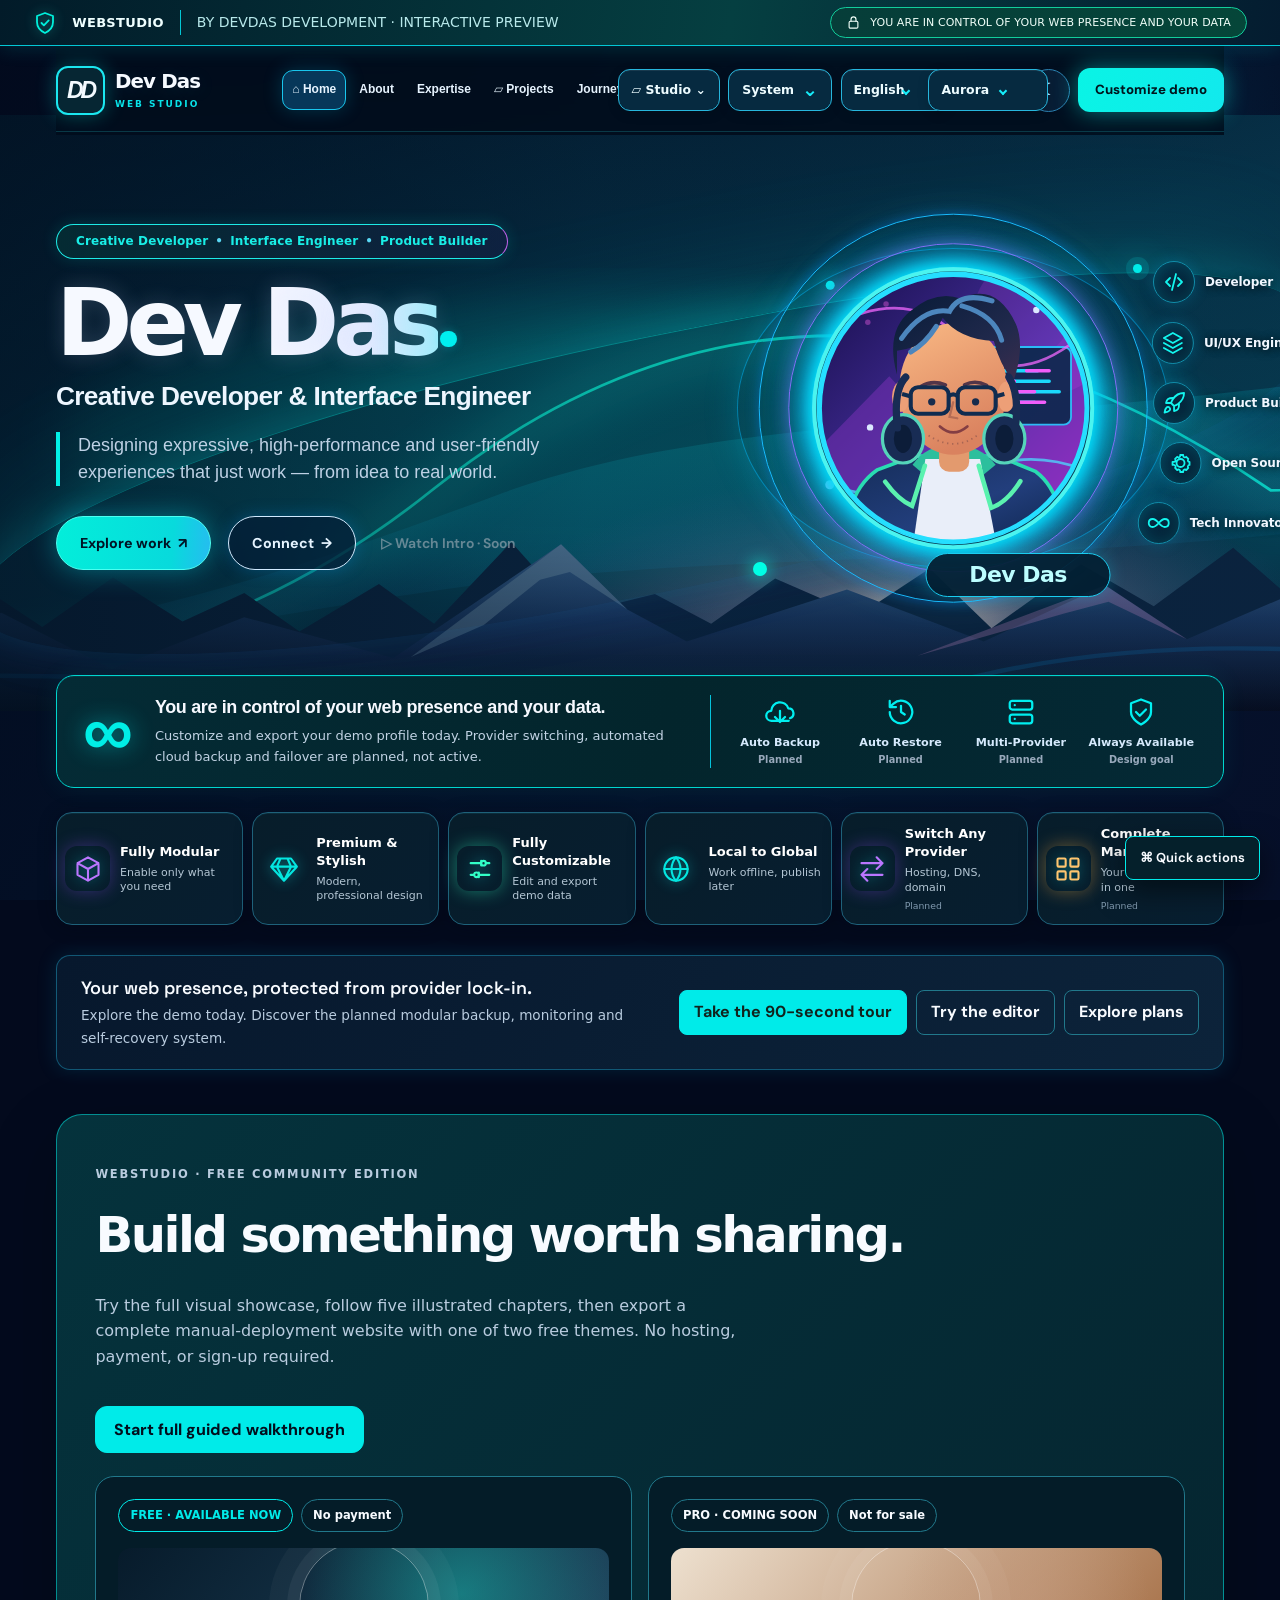
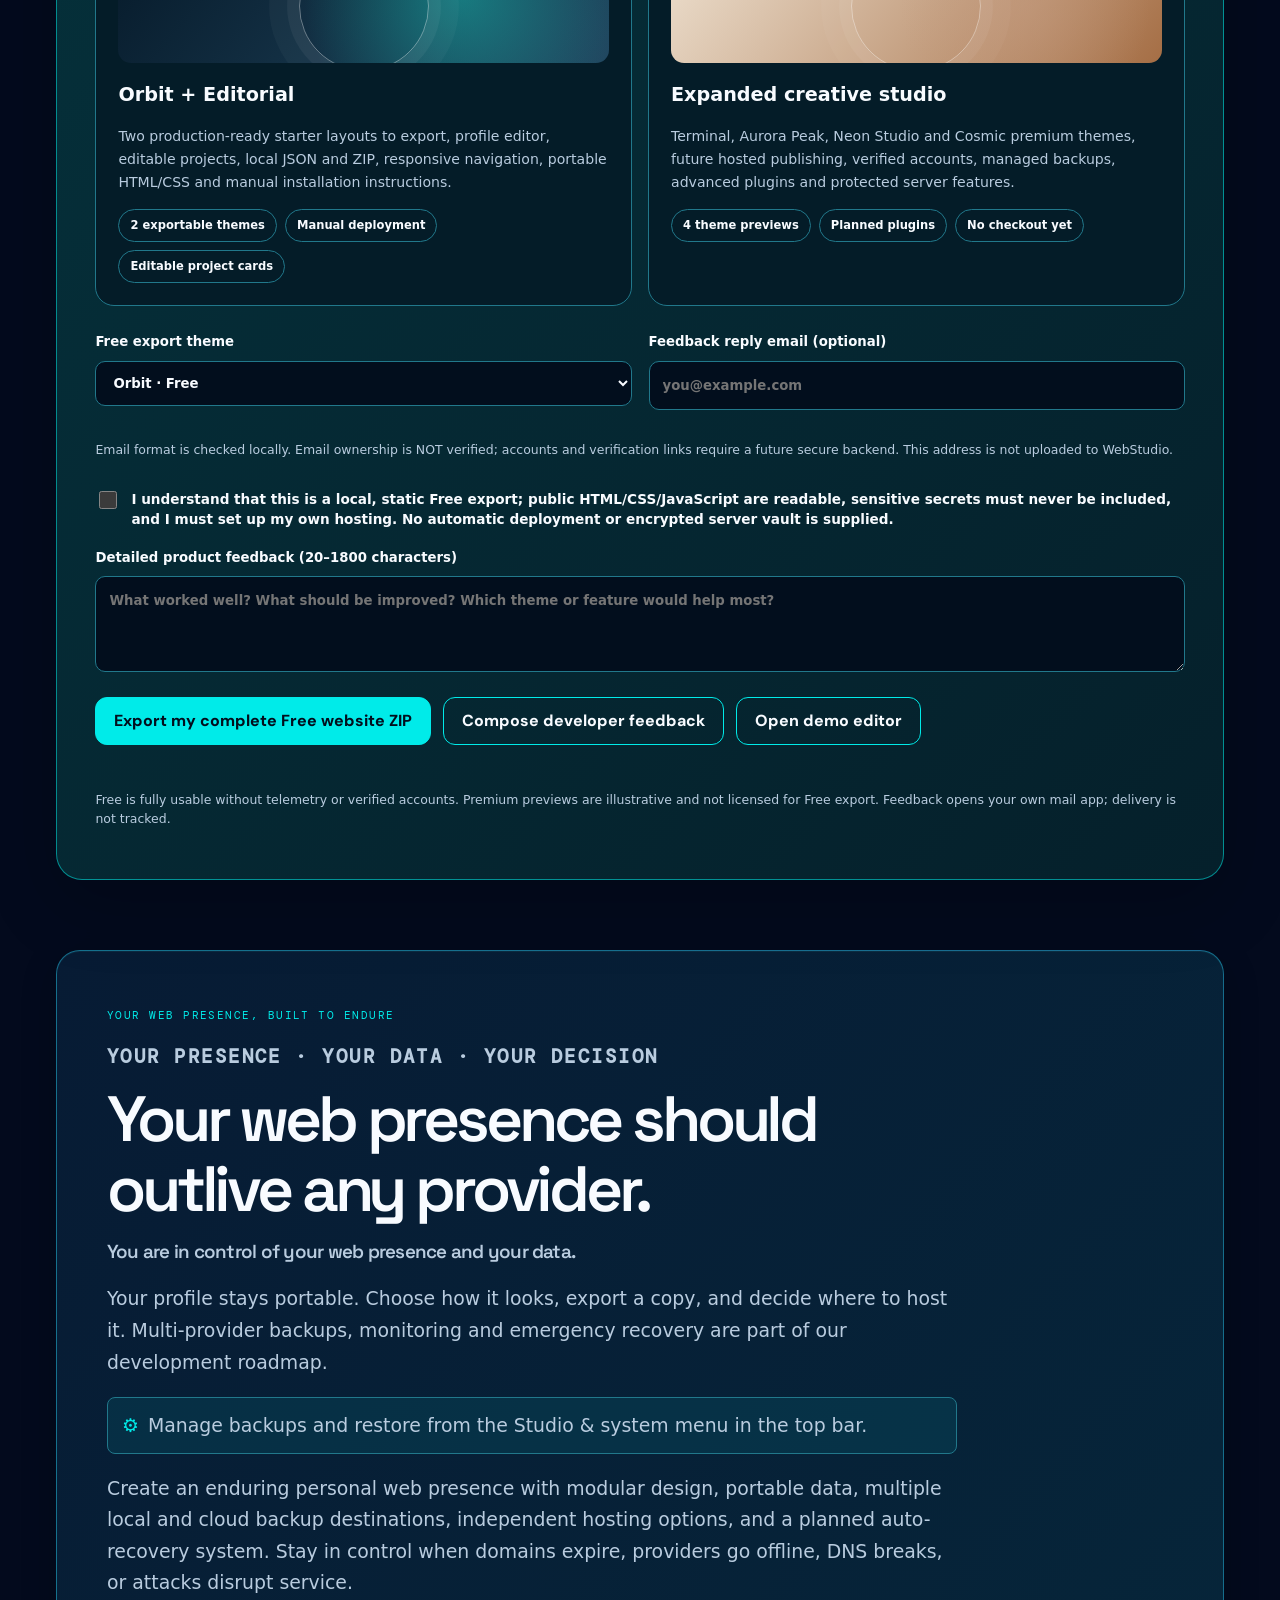
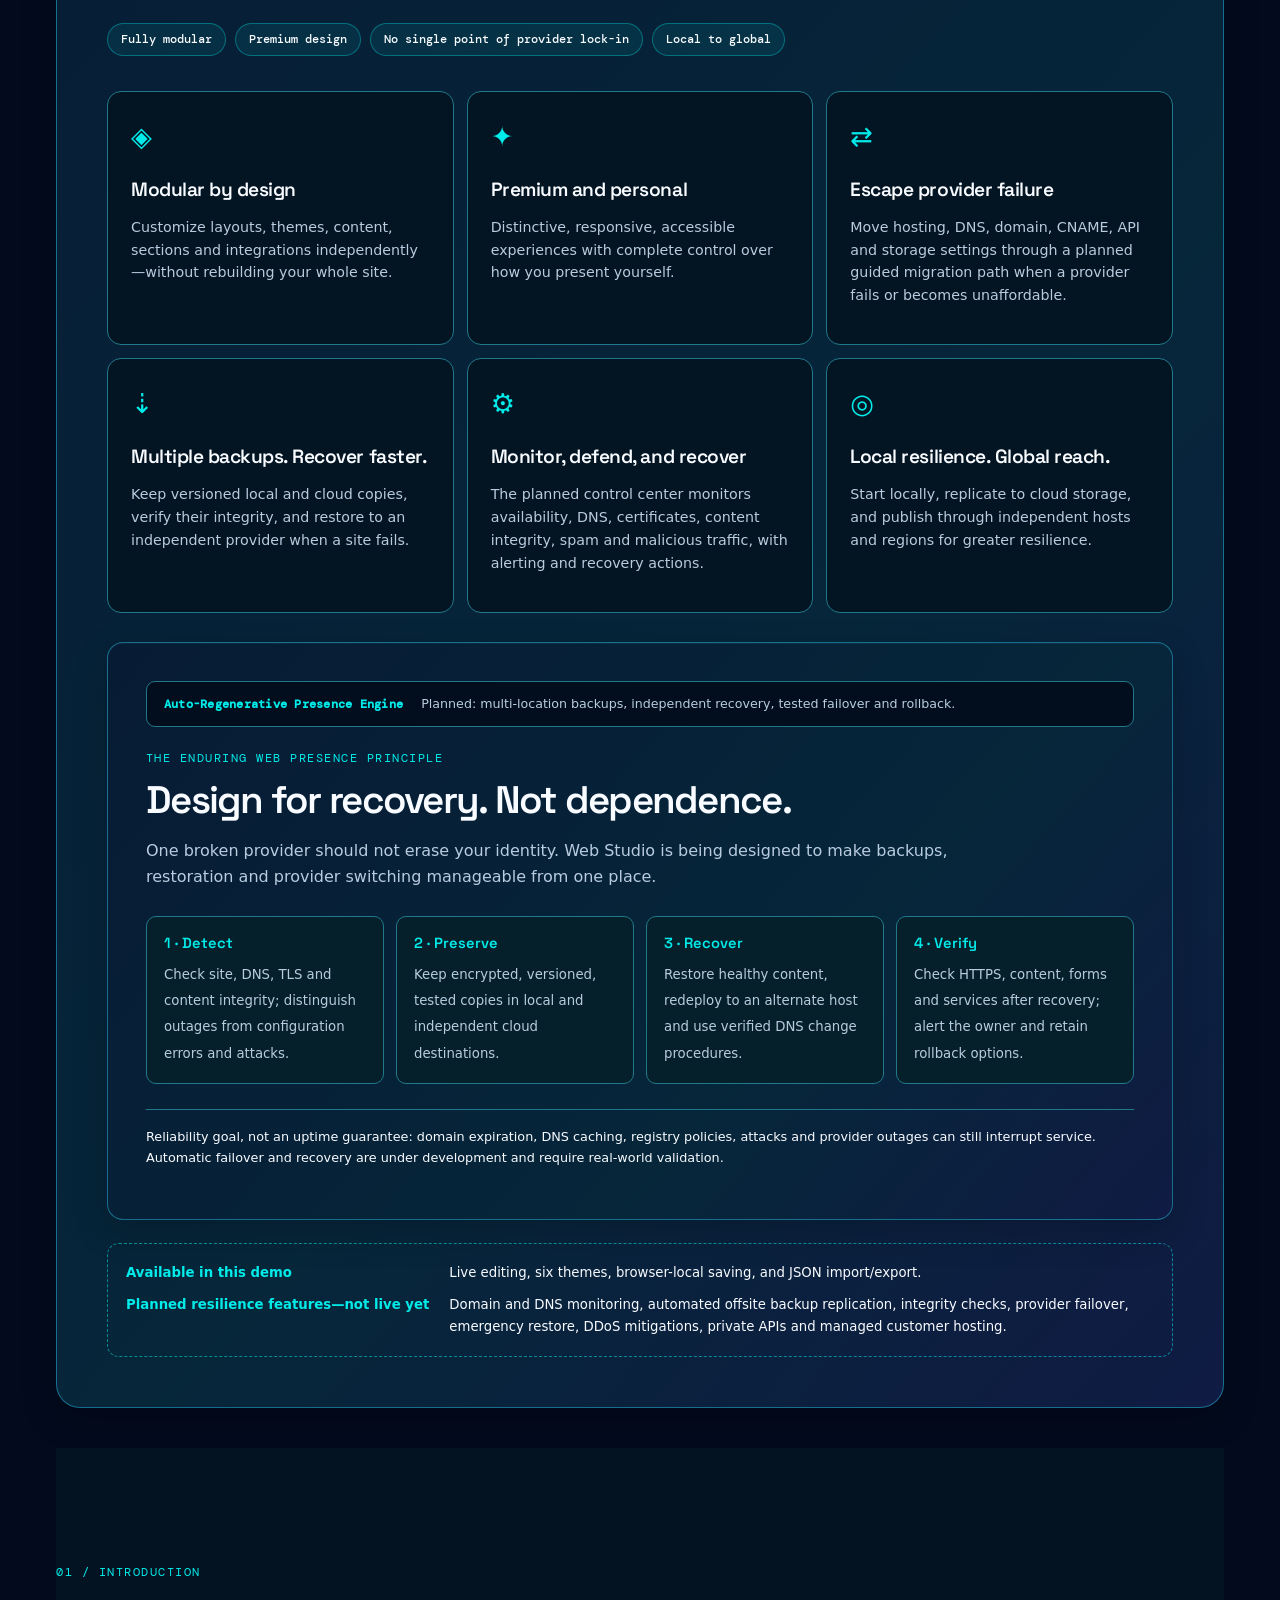
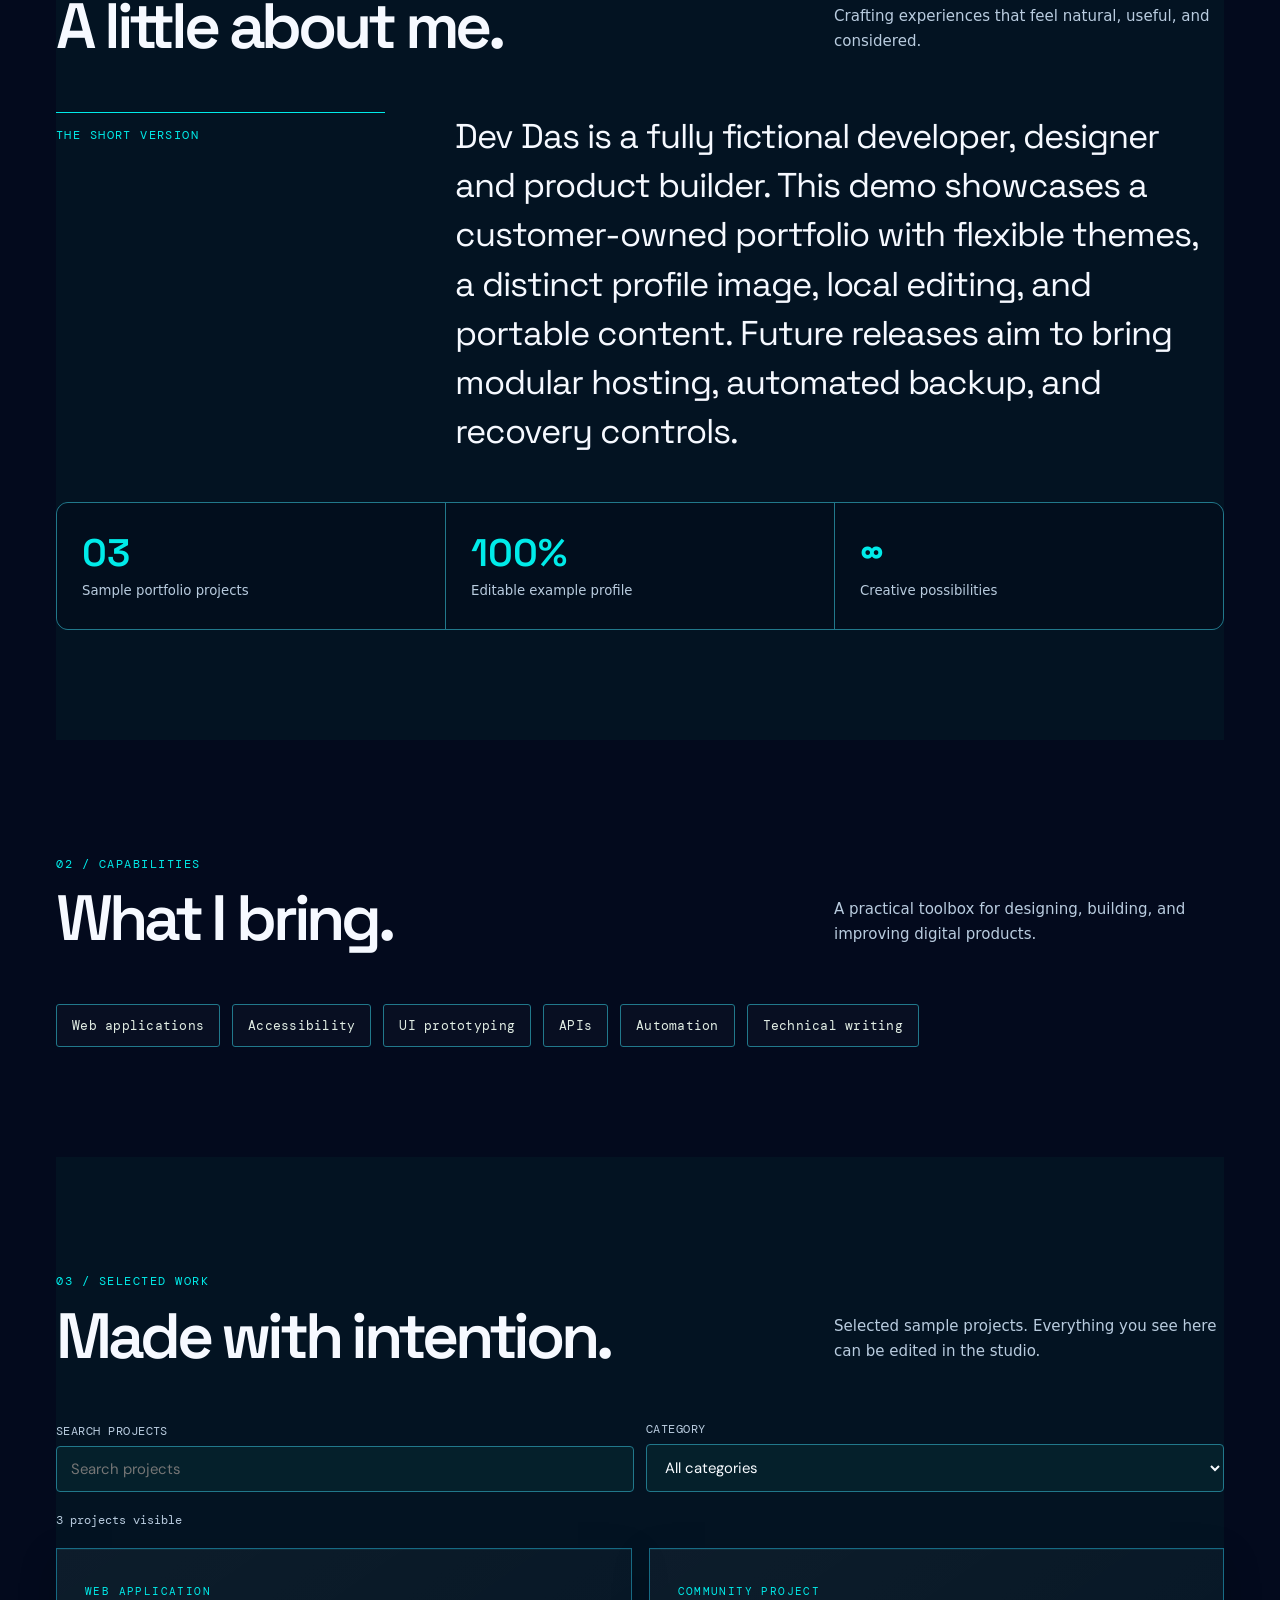
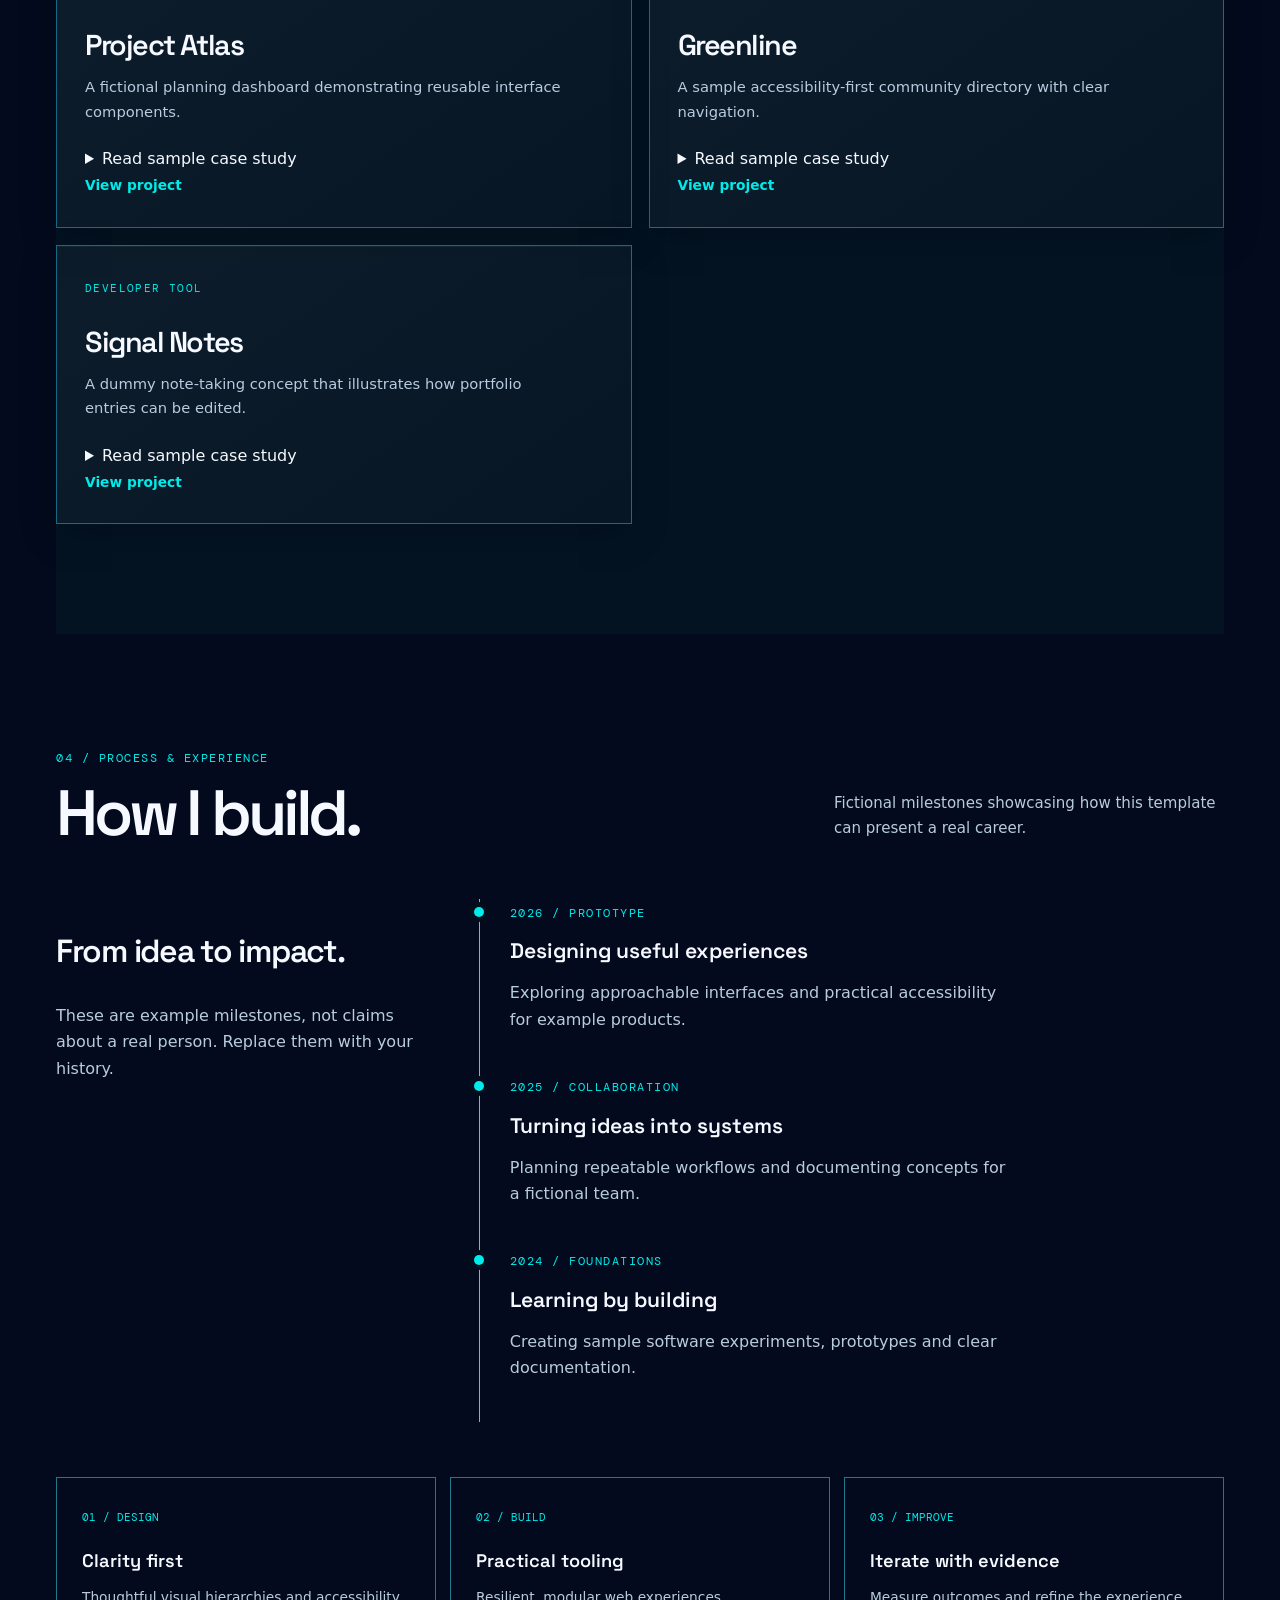
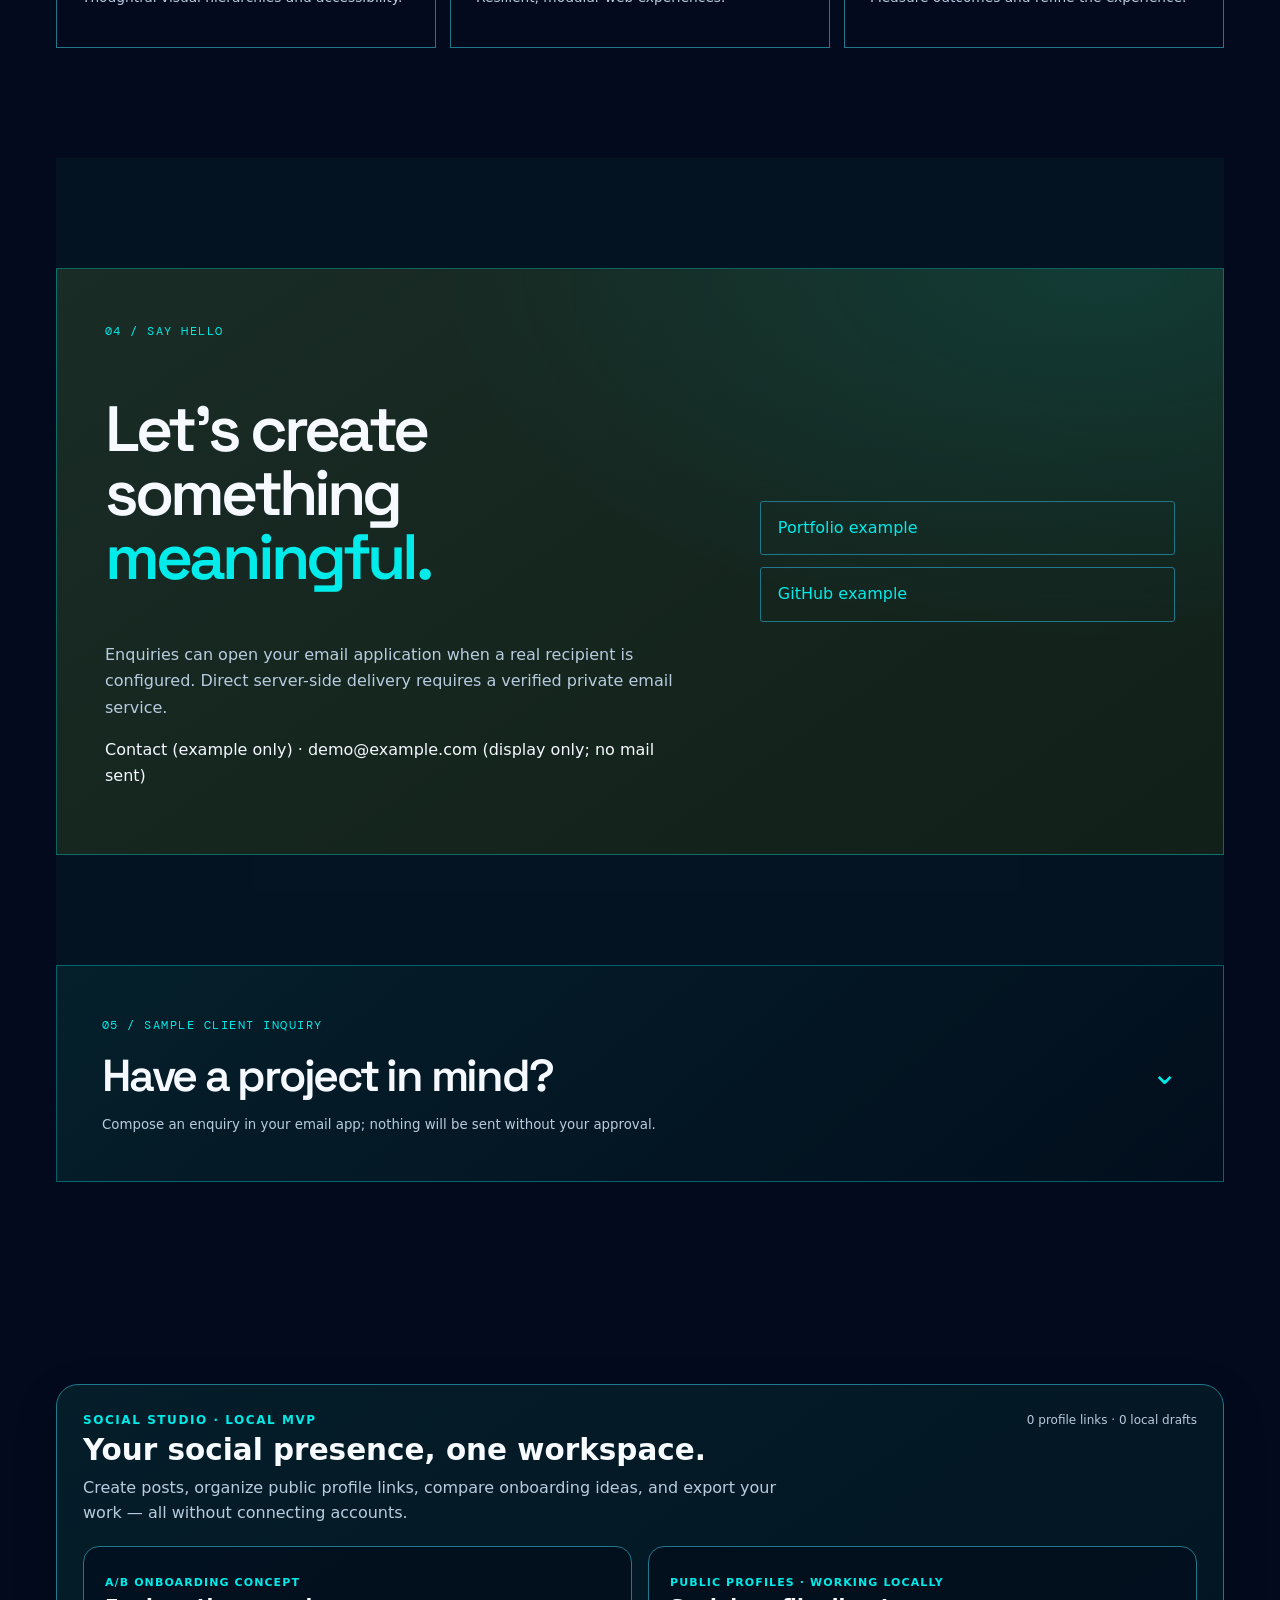
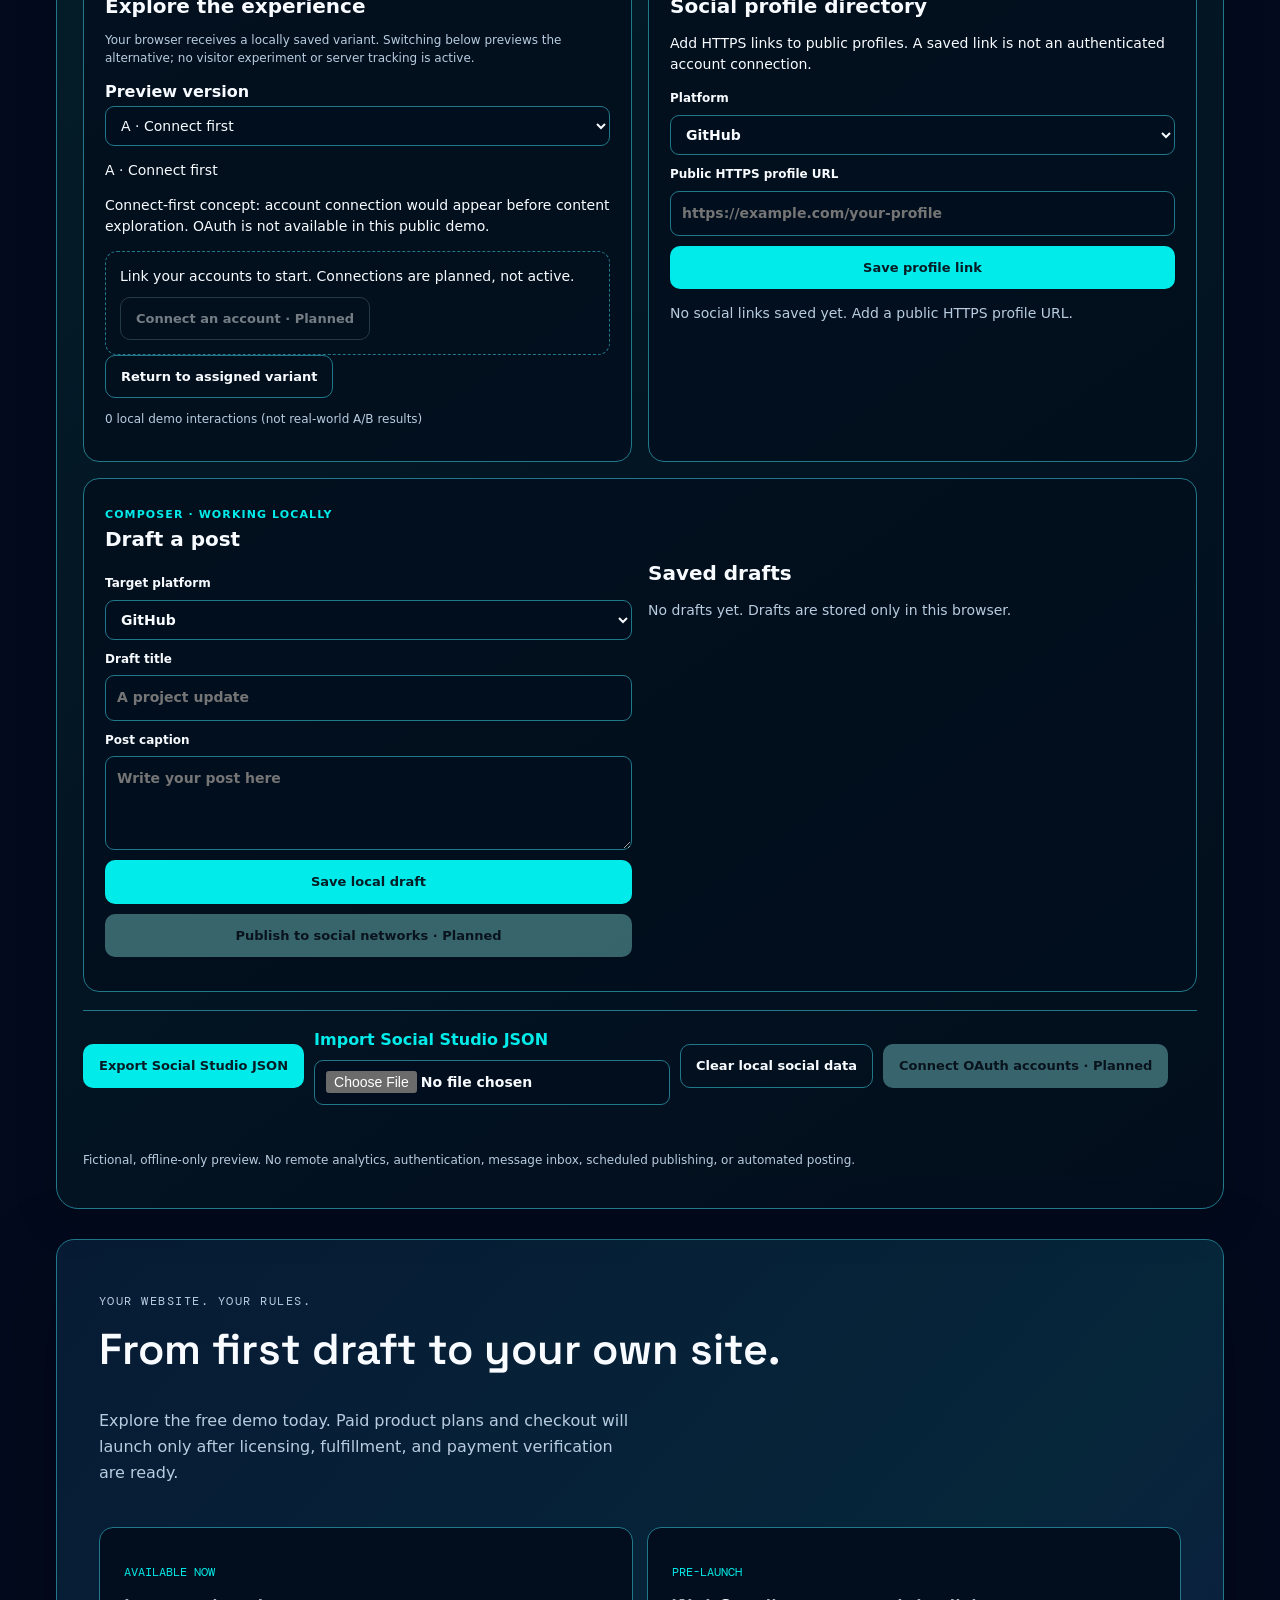
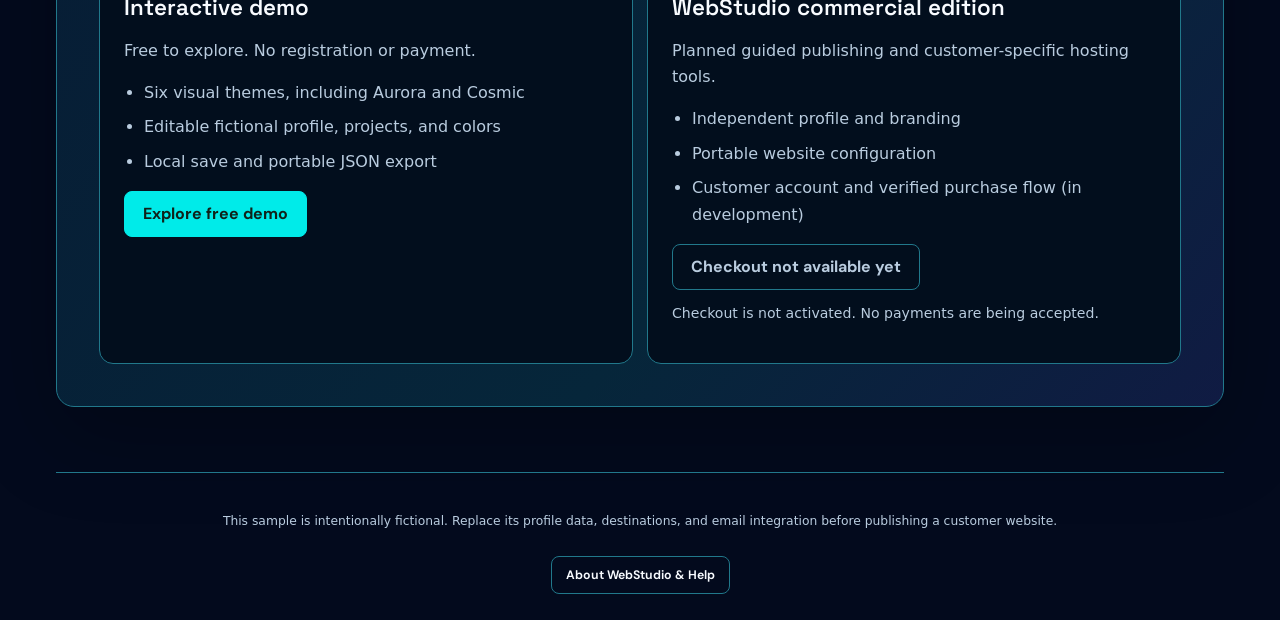
==== examples/customer-demo/index.html @ 04374e16 "fix(freemium): preserve hero-first mobile layout; move Free studio after introduction" ====
<!doctype html>
<html lang="en">
<head>
  <meta charset="utf-8">
  <meta name="viewport" content="width=device-width,initial-scale=1">
  <meta name="robots" content="noindex,nofollow">
  <meta name="theme-color" content="#0c1420">
  <title>WebStudio — Interactive Demo | DevDas Development</title>
  <meta name="description" content="Try WebStudio by DevDas Development: customize a fictional portfolio with six themes, local editing, portable JSON export and responsive layouts. Coming soon.">
  <style>
    :root{font-family:Inter,system-ui,-apple-system,sans-serif;color-scheme:dark;--accent:#8de4b3;--base:#0c1420;--panel:#162235;--ink:#edf6f6;--muted:#a8c0c8;--line:#355167}
    *{box-sizing:border-box}body{margin:0;min-height:100vh;color:var(--ink);background:radial-gradient(ellipse at 80% 0%,#244359 0%,var(--base) 55%)}
    a{color:var(--accent)}button,input,textarea{font:inherit}button{cursor:pointer}
    a:focus-visible,button:focus-visible,input:focus-visible,textarea:focus-visible,select:focus-visible,summary:focus-visible,[tabindex]:focus-visible{outline:3px solid var(--accent);outline-offset:3px}
    .wrap{width:min(1040px,calc(100% - 36px));margin:0 auto}
    .banner{background:#ffe4a8;color:#292314;font-weight:700;text-align:center;padding:10px 20px}
    header{display:flex;align-items:center;justify-content:space-between;gap:12px;padding:25px 0;border-bottom:1px solid var(--line)}
    .brand{letter-spacing:.1em;font-size:.76rem;text-transform:uppercase;color:var(--accent);font-weight:800}
    .button{display:inline-block;border:1px solid var(--accent);border-radius:8px;padding:11px 17px;color:var(--base);background:var(--accent);font-weight:750;text-decoration:none}
    button.ghost{background:transparent;color:var(--ink);border:1px solid var(--line);padding:10px 14px;border-radius:8px}
    main{padding:70px 0 90px}.hero{display:grid;grid-template-columns:1fr 200px;gap:35px;align-items:center}
    .eyebrow{font-size:.82rem;color:var(--accent);font-weight:800;letter-spacing:.15em;text-transform:uppercase}
    h1{font-size:clamp(2.6rem,7vw,5rem);letter-spacing:-.055em;line-height:1.04;margin:13px 0 17px}
    .lead{font-size:1.3rem;line-height:1.55;max-width:660px}.muted{color:var(--muted)}
    .avatar{width:190px;height:190px;border-radius:22px;display:grid;place-items:center;background:linear-gradient(140deg,#25516c,#25533f);border:1px solid var(--line);color:var(--accent);font-size:5rem;font-weight:750}
    .section{padding:45px 0;border-top:1px solid var(--line);margin-top:48px}h2{font-size:1.5rem}p{line-height:1.65}
    .chips{display:flex;flex-wrap:wrap;gap:10px}.chip{background:var(--panel);border:1px solid var(--line);padding:9px 12px;border-radius:50px}
    .cards{display:grid;grid-template-columns:repeat(3,minmax(0,1fr));gap:18px}.card{border:1px solid var(--line);border-radius:14px;background:var(--panel);padding:24px;min-width:0}.card h3{margin-top:7px}.card a{overflow-wrap:anywhere}
    .links{display:flex;flex-wrap:wrap;gap:20px}.panel{border:1px solid var(--line);background:var(--panel);border-radius:16px;padding:22px;margin:20px 0}
    .editor{display:none}.editor.open{display:block}.fields{display:grid;grid-template-columns:repeat(2,minmax(0,1fr));gap:14px}label{display:grid;gap:6px;font-weight:650}
    input,textarea{width:100%;padding:10px 12px;background:var(--base);color:var(--ink);border:1px solid var(--line);border-radius:8px}
    textarea{min-height:96px;resize:vertical}.wide{grid-column:1/-1}
    .actions{display:flex;flex-wrap:wrap;gap:10px;margin:18px 0}
    .edit-row{border:1px solid var(--line);border-radius:12px;padding:16px;margin:12px 0;background:#101b2b}.edit-row h4{margin:0 0 12px}.edit-row .actions{margin-bottom:0}.section-label{margin-top:22px}.hint{font-size:.85rem;color:var(--muted)}.alert{color:#ffd994}.editor.open{display:block}#editor-status{min-height:1.5em}
    .preview-notice{font-size:.85rem;color:var(--muted)}.site-mode .editor{display:none!important}.site-mode #edit-toggle{display:none}
    footer{border-top:1px solid var(--line);padding:26px 0;color:var(--muted);font-size:.9rem}
    @media(max-width:720px){.hero{grid-template-columns:1fr}.avatar{width:130px;height:130px;font-size:3rem;grid-row:1}.cards,.fields{grid-template-columns:1fr}header{flex-wrap:wrap}main{padding-top:38px}}
  </style>
  <link rel="stylesheet" href="premium.css">
  <link rel="stylesheet" href="studio-features.css">
  <link rel="stylesheet" href="studio-polish.css">
  <link rel="stylesheet" href="studio-product.css">
  <link rel="stylesheet" href="studio-layout-fixes.css">
  <link rel="stylesheet" href="studio-visual-final.css">
  <link rel="stylesheet" href="studio-system-menu.css">
  <link rel="stylesheet" href="studio-personalization.css">
  <link rel="stylesheet" href="studio-new-themes.css">
  <link rel="stylesheet" href="studio-reference-layout.css?v=20261121b">
  <link rel="stylesheet" href="studio-orbit-fidelity.css?v=20261121c">
  <link rel="stylesheet" href="studio-design-one.css?v=20261121e">
  <link rel="stylesheet" href="studio-design-two.css?v=20261121e">
  <link rel="stylesheet" href="studio-design-one-highlight-fixes.css?v=20261121f">
  <link rel="stylesheet" href="studio-dual-fidelity.css?v=20261121g">
  <link rel="stylesheet" href="studio-desktop-reference.css?v=20261121h">
  <link rel="stylesheet" href="studio-native-reference-geometry.css?v=20261121m">
  <link rel="stylesheet" href="studio-reference-portrait-placement.css?v=20261121k">
  <link rel="stylesheet" href="studio-utility-unified.css?v=20261121u">
  <link rel="stylesheet" href="studio-cosmic-orbit-fidelity.css?v=20261121orb2">
  <link rel="stylesheet" href="studio-social.css?v=20261121social1">
  <link rel="stylesheet" href="studio-avatar.css">
  <link rel="stylesheet" href="studio-theme-controls.css">
  <link rel="stylesheet" href="studio-about.css">
  <link rel="stylesheet" href="studio-creative-lab.css">
  <link rel="stylesheet" href="webstudio-freemium.css">
  <link rel="stylesheet" href="studio-launch-audit.css">
</head>
<body data-theme="neon-studio">
  <a class="skip-link" href="#top">Skip to content</a>
  <div class="scroll-progress" aria-hidden="true"><span></span></div>
  <div class="banner studio-utility-bar" role="region" aria-label="WebStudio product information bar">
    <div class="studio-utility-brand">
      <svg class="studio-utility-shield" viewBox="0 0 24 24" fill="none" aria-hidden="true"><path d="M12 2 20 5v6c0 5.7-3.4 8.8-8 11-4.6-2.2-8-5.3-8-11V5l8-3Z" stroke="currentColor" stroke-width="1.8" stroke-linejoin="round"/><path d="m8.5 12 2.4 2.4 4.8-5" stroke="currentColor" stroke-width="1.8" stroke-linecap="round" stroke-linejoin="round"/></svg>
      <strong>WebStudio</strong><span class="studio-utility-divider" aria-hidden="true"></span><span class="studio-utility-tagline">by DevDas Development · Interactive preview</span>
    </div>
    <div class="studio-utility-trust">
      <svg class="studio-utility-lock" viewBox="0 0 24 24" fill="none" aria-hidden="true"><rect x="5" y="10" width="14" height="11" rx="2" stroke="currentColor" stroke-width="1.8"/><path d="M8 10V7a4 4 0 0 1 8 0v3" stroke="currentColor" stroke-width="1.8" stroke-linecap="round"/></svg>
      <span>You are in control of your web presence and your data</span>
    </div>
    <span class="sr-only">FICTIONAL DEMO PROFILE — No real person, business, or working contact endpoint. No cloud services are connected.</span>
  </div>
  <div class="wrap">
    <header><div class="nav-bar"><div class="brand" id="demo-brand-wrapper" data-initials="DD"><span id="demo-brand">Dev Das</span> <span class="muted">/ WebStudio demo</span></div><button class="ghost mobile-menu" id="mobile-menu" aria-expanded="false" aria-controls="studio-nav" type="button">Menu</button><nav class="nav-links" id="studio-nav" aria-label="Site navigation"><a data-copy="about" href="#about-section">About</a><a data-copy="expertise" href="#skills-section">Expertise</a><a data-copy="projects" href="#projects-section">Projects</a><a data-copy="journey" href="#journey-section">Journey</a><a data-copy="contact" href="#contact-section">Contact</a></nav><div class="studio-controls"><label class="control-caption"><span class="control-text">Language</span><select id="studio-language" title="Language" aria-label="Choose site language"><option value="en">English</option><option value="hi">हिन्दी</option><option value="bn">বাংলা</option><option value="es">Español</option><option value="fr">Français</option><option value="de">Deutsch</option><option value="pt">Português</option><option value="ar">العربية</option><option value="zh-CN">简体中文</option><option value="ja">日本語</option></select></label><label class="control-caption"><span class="control-text">Theme</span><select id="studio-theme" title="Theme / layout" aria-label="Choose site layout"><option value="orbit">Orbit</option><option value="editorial">Editorial</option><option value="terminal">Terminal</option><option value="aurora-peak">Aurora Peak</option><option value="neon-studio">Aurora</option><option value="design-2">Cosmic</option></select></label></div><button class="ghost" id="edit-toggle" type="button" aria-expanded="false" aria-controls="editor">Customize demo</button>
      <div class="system-menu" id="system-menu">
        <button type="button" class="ghost system-menu-trigger" id="system-menu-trigger" aria-expanded="false" aria-controls="system-menu-panel" aria-haspopup="true"><span data-i18n="systemMenuLabel">Studio &amp; system</span><span class="system-menu-chevron" aria-hidden="true">⌄</span></button>
        <div class="system-menu-panel" id="system-menu-panel" hidden role="group" aria-label="Studio and system actions">
          <div class="system-menu-intro"><div class="system-menu-intro-top"><span class="system-menu-mark" aria-hidden="true">✦</span><span class="system-menu-status"><span class="system-menu-status-dot" aria-hidden="true"></span><span data-i18n="systemLocalStatus">Local workspace</span></span></div><h2 data-i18n="systemPanelTitle">Your studio, your control.</h2><p data-i18n="systemPanelSubtitle">Private-by-default tools to manage your demo and keep a copy of your data.</p></div>
          <div class="system-menu-section system-menu-data"><span class="system-menu-heading" data-i18n="systemDataHeading">Your data</span>
            <button type="button" id="backup-download"><span aria-hidden="true">↓</span><span data-i18n="ownershipExport">Download my profile backup</span></button>
            <button type="button" id="backup-import"><span aria-hidden="true">↑</span><span data-i18n="ownershipImport">Restore from my JSON backup</span></button>
            <p class="system-menu-note" data-i18n="ownershipAvailable">Manual profile export and restore work now. Automatic cloud backups and recovery are not yet available.</p>
          </div>
          <div class="system-menu-section system-menu-manage"><span class="system-menu-heading" data-i18n="systemManageHeading">Manage this demo</span>
             <button type="button" id="system-about"><span aria-hidden="true">ⓘ</span><span>About WebStudio &amp; Help</span></button>
            <button type="button" id="system-customize"><span aria-hidden="true">✎</span><span data-i18n="systemCustomize">Open profile editor</span></button>
            <button type="button" id="studio-audit-open"><span aria-hidden="true">✓</span><span>Run launch-readiness check</span></button>
            <button type="button" id="system-reset" class="system-menu-danger"><span aria-hidden="true">↺</span><span data-i18n="systemReset">Restore fictional demo defaults</span></button>
          </div>
          <div class="system-menu-section system-menu-coming"><span class="system-menu-heading" data-i18n="systemFutureHeading">Site infrastructure · Planned</span>
            <p data-i18n="systemFutureBody">Hosting, domain, DNS/CNAME, API, cloud backup, recovery and security controls are not connected in this preview.</p>
            <div class="studio-planned-grid" role="group" aria-label="Unavailable future features">
              <button type="button" disabled title="Domain & Hosting Setup is coming soon"><span aria-hidden="true">◎</span><span>Domain &amp; Hosting Setup</span><small>Coming soon</small></button>
              <button type="button" disabled title="DNS and CNAME Manager is coming soon"><span aria-hidden="true">⇄</span><span>DNS &amp; CNAME Manager</span><small>Coming soon</small></button>
              <button type="button" disabled title="Cloud backups are coming soon"><span aria-hidden="true">☁</span><span>Automatic Cloud Backup</span><small>Coming soon</small></button>
              <button type="button" disabled title="Automatic recovery is coming soon"><span aria-hidden="true">↺</span><span>Automatic Recovery</span><small>Coming soon</small></button>
              <button type="button" disabled title="Provider migration is coming soon"><span aria-hidden="true">⇆</span><span>Multi-Provider Switch</span><small>Coming soon</small></button>
              <button type="button" disabled title="Security management is coming soon"><span aria-hidden="true">♢</span><span>Security &amp; Diagnostics</span><small>Coming soon</small></button>
            </div>
          </div>
          <div class="system-menu-footer"><span aria-hidden="true">◉</span><span data-i18n="systemFooterText">No cloud connection · You own the exported file</span></div>
        </div>
      </div></div></header>
    <section class="panel editor" id="editor" aria-labelledby="editor-heading">
      <h2 id="editor-heading">Customization wizard — local preview</h2>
      <p class="muted">Changes stay in this browser. Export JSON to save the example; no account, payment, cloud provider, or email service is connected.</p>
      <form id="profile-form">
        <div class="fields">
          <label>Name<input name="displayName" maxlength="70" required></label>
          <label>Role<input name="role" maxlength="110" required></label>
          <label>Location<input name="location" maxlength="100"></label>
          <label>Accent color<input name="accent" type="color"></label>
          <label class="wide">Tagline<input name="tagline" maxlength="160"></label>
          <label class="wide">About<textarea name="about" maxlength="1200"></textarea></label>
          <label class="wide">Skills (comma separated)<input name="skills" maxlength="350"></label>
          <label>Background color<input name="background" type="color"></label>
          <label>Background atmosphere<select name="backgroundStyle"><option value="original">Original-inspired aurora</option><option value="studio">Soft studio gradient</option><option value="solid">Minimal solid color</option></select></label>
          <p class="hint vector-portrait-note">Demo portraits are intentionally vector-only. Customers can choose their own image in the full product.</p>
          <label>SEO title<input name="seoTitle" maxlength="100"></label>
          <label class="wide">SEO description<input name="seoDescription" maxlength="240"></label>
          <label>Contact label<input name="contactLabel" maxlength="90"></label>
          <label>Contact email<input name="contactEmail" type="email" maxlength="180"></label>
        </div>

        <section aria-label="Edit projects"><h3 class="section-label">Projects</h3><p class="hint">Add, update, or remove portfolio projects. Use HTTPS links only.</p><div id="project-editor"></div><button type="button" class="ghost" id="add-project">+ Add project</button></section>
        <section aria-label="Edit social links"><h3 class="section-label">Social links</h3><div id="social-editor"></div><button type="button" class="ghost" id="add-social">+ Add social link</button></section>
        <div class="actions"><button type="submit" class="button">Save &amp; preview</button><button type="button" class="ghost" id="export-profile">Export profile JSON</button><label class="ghost ws-import-button"><icon-hidden aria-hidden="true">↑</icon-hidden><span>Import profile JSON</span><input id="import-profile" aria-label="Import profile JSON" type="file" accept=".json,application/json"></label><button type="button" class="ghost" id="reset-profile">Reset demo</button></div>
        <p class="hint">Changes are saved in this browser only. Importing JSON replaces the local demo; it never changes the published sample.</p>
        <p id="editor-status" role="status" class="muted"></p>
      </form>
    </section>
        <section class="studio-product-strip" aria-label="Explore WebStudio">
      <div><strong data-i18n="productCtaTitle">Your web presence, protected from provider lock-in.</strong><p data-i18n="productCtaBody">Explore the demo today. Discover the planned modular backup, monitoring and self-recovery system.</p></div>
      <div class="studio-product-actions"><button type="button" id="tour-start">Take the 90-second tour</button><button type="button" id="try-customize" class="secondary">Try the editor</button><button type="button" id="explore-plans" class="secondary">Explore plans</button></div>
    </section>

    <main id="top">
      <section class="hero" aria-label="Introduction">
        <div class="reveal">
          <p class="neon-eyebrow-pill">Creative Developer <span aria-hidden="true">•</span> Interface Engineer <span aria-hidden="true">•</span> Product Builder</p>
          <p class="eyebrow" id="location"></p>
          <h1 id="name"></h1>
          <p class="lead" id="role"></p>
          <p class="muted" id="tagline"></p>
          <div class="hero-actions"><a class="button" href="#projects-section">Explore work <span aria-hidden="true">↗</span></a><a class="button secondary" href="#contact-section">Connect <span aria-hidden="true">→</span></a></div>
        </div>
        <div class="hero-art reveal" aria-label="Fictional developer profile portrait and animated orbits">
          <div class="orbit" aria-hidden="true"></div><div class="orbit second" aria-hidden="true"></div><div class="signal-dot" aria-hidden="true"></div>
          <div class="avatar" id="avatar" aria-hidden="true"></div><img class="neon-reference-photo" src="neon-reference-portrait.svg" width="210" height="210" alt="Fictional developer portrait in the selected visual theme" loading="eager" decoding="async"><span class="portrait-caption" id="portrait-caption">Dev Das</span>
          <div class="float-tag">● DEMO / OPEN TO IDEAS</div>
        </div>
      </section>
    <section id="ws-free-starter" class="ws-free-starter" aria-labelledby="ws-free-heading">
      <div class="ws-free-head">
        <div><p class="ws-free-label">WEBSTUDIO · FREE COMMUNITY EDITION</p>
          <h2 id="ws-free-heading">Build something worth sharing.</h2>
          <p>Try the full visual showcase, follow five illustrated chapters, then export a complete manual-deployment website with one of two free themes. No hosting, payment, or sign-up required.</p>
        </div>
        <button type="button" class="ws-free-btn" id="ws-free-begin">Start full guided walkthrough</button>
      </div>
      <div class="ws-free-grid" aria-label="Free versus upcoming Pro edition">
        <article class="ws-free-card"><div class="ws-free-tags"><span class="ws-free-tag free">FREE · AVAILABLE NOW</span><span class="ws-free-tag">No payment</span></div>
          <div class="ws-free-candy" role="img" aria-label="Cyan orbital graphic showing the Orbit theme"><span></span></div>
          <h3>Orbit + Editorial</h3>
          <p>Two production-ready starter layouts to export, profile editor, editable projects, local JSON and ZIP, responsive navigation, portable HTML/CSS and manual installation instructions.</p>
          <div class="ws-free-tags"><span class="ws-free-tag">2 exportable themes</span><span class="ws-free-tag">Manual deployment</span><span class="ws-free-tag">Editable project cards</span></div>
        </article>
        <article class="ws-free-card"><div class="ws-free-tags"><span class="ws-free-tag">PRO · COMING SOON</span><span class="ws-free-tag">Not for sale</span></div>
          <div class="ws-free-candy editorial" role="img" aria-label="Warm editorial graphic showing premium design variety"><span></span></div>
          <h3>Expanded creative studio</h3>
          <p>Terminal, Aurora Peak, Neon Studio and Cosmic premium themes, future hosted publishing, verified accounts, managed backups, advanced plugins and protected server features.</p>
          <div class="ws-free-tags"><span class="ws-free-tag">4 theme previews</span><span class="ws-free-tag">Planned plugins</span><span class="ws-free-tag">No checkout yet</span></div>
        </article>
      </div>
      <div class="ws-free-chapter" id="ws-free-onboard" hidden aria-labelledby="ws-free-tour-title">
        <div class="ws-free-chapter-art" id="ws-free-tour-icon" aria-hidden="true">✦</div>
        <div><p class="ws-free-label" id="ws-free-step">STEP 01 / 5 · DESIGN</p>
          <h3 id="ws-free-tour-title">Welcome to WebStudio</h3>
          <p id="ws-free-tour-copy">Meet the two free themes and inspect premium previews.</p>
          <div class="ws-free-meter-track" aria-hidden="true"><span id="ws-free-meter"></span></div>
          <div class="ws-free-row">
            <button type="button" class="ws-free-btn secondary" id="ws-free-back">Previous chapter</button>
            <button type="button" class="ws-free-btn" id="ws-free-next">Next chapter</button>
          </div>
          <p class="ws-free-hint">The walkthrough has five chapters. Complete it to enable a Free ZIP export; browsing the demo remains unrestricted.</p>
        </div>
      </div>
      <div class="ws-free-config">
        <label>Free export theme
          <select id="ws-free-theme" aria-label="Choose one of two exportable free themes"><option value="orbit">Orbit · Free</option><option value="editorial">Editorial · Free</option></select>
        </label>
        <label>Feedback reply email (optional)
          <input id="ws-free-reply" type="email" maxlength="180" autocomplete="email" placeholder="you@example.com" aria-describedby="ws-free-email-note">
        </label>
        <p class="ws-free-hint wide" id="ws-free-email-note">Email format is checked locally. Email ownership is NOT verified; accounts and verification links require a future secure backend. This address is not uploaded to WebStudio.</p>
        <label class="wide checkline"><input id="ws-free-terms" type="checkbox" required>
          I understand that this is a local, static Free export; public HTML/CSS/JavaScript are readable, sensitive secrets must never be included, and I must set up my own hosting. No automatic deployment or encrypted server vault is supplied.</label>
        <label class="wide">Detailed product feedback (20–1800 characters)
          <textarea id="ws-free-feedback-text" maxlength="1800" rows="3" placeholder="What worked well? What should be improved? Which theme or feature would help most?"></textarea>
        </label>
      </div>
      <div class="ws-free-row">
        <button type="button" class="ws-free-btn" id="ws-free-export">Export my complete Free website ZIP</button>
        <button type="button" class="ws-free-btn secondary" id="ws-free-feedback">Compose developer feedback</button>
        <button type="button" class="ws-free-btn secondary" onclick="document.getElementById('edit-toggle').click()">Open demo editor</button>
      </div>
      <div id="ws-free-status" class="ws-free-status" role="status" aria-live="polite"></div>
      <div class="ws-free-reminder" id="ws-free-reminder" hidden>
        <p>It's been around 48 hours since you started the Free edition. Your detailed feedback would help improve the next release. Features and previously exported websites remain usable.</p>
        <button type="button" class="ws-free-btn secondary" id="ws-free-reminder-dismiss">Dismiss reminder</button>
      </div>
      <p class="ws-free-hint">Free is fully usable without telemetry or verified accounts. Premium previews are illustrative and not licensed for Free export. Feedback opens your own mail app; delivery is not tracked.</p>
    </section>
      <div class="studio-ticker" aria-label="Skills and interests"><div class="ticker-track" aria-hidden="true"><span>CREATIVE ENGINEERING <b>✦</b></span><span>WEB EXPERIENCES <b>✦</b></span><span>ACCESSIBLE DESIGN <b>✦</b></span><span>IDEAS INTO PRODUCTS <b>✦</b></span><span>CREATIVE ENGINEERING <b>✦</b></span><span>WEB EXPERIENCES <b>✦</b></span><span>ACCESSIBLE DESIGN <b>✦</b></span><span>IDEAS INTO PRODUCTS <b>✦</b></span></div></div>
      <section class="usp-section" id="studio-platform" aria-labelledby="usp-heading">
      <div class="usp-intro">
        <span class="eyebrow" data-i18n="uspKicker">YOUR WEB PRESENCE, BUILT TO ENDURE</span>
        <p class="ownership-kicker" data-i18n="ownershipKicker">YOUR PRESENCE · YOUR DATA · YOUR DECISION</p>
        <h2 id="usp-heading" data-i18n="uspHeadline">Your web presence should outlive any provider.</h2>
        <p class="ownership-promise" data-i18n="ownershipPromise">You are in control of your web presence and your data.</p>
        <p class="ownership-detail" data-i18n="ownershipDetail">Your profile stays portable. Choose how it looks, export a copy, and decide where to host it. Multi-provider backups, monitoring and emergency recovery are part of our development roadmap.</p><p class="system-menu-direction" data-i18n="systemFindActions">Manage backups and restore from the Studio &amp; system menu in the top bar.</p>
        <p class="usp-lead" data-i18n="uspIntro">Create an enduring personal web presence with modular design, portable data, multiple local and cloud backup destinations, independent hosting options, and a planned auto-recovery system. Stay in control when domains expire, providers go offline, DNS breaks, or attacks disrupt service.</p>
        <div class="usp-badges" aria-label="Product principles"><span data-i18n="uspModular">Fully modular</span><span data-i18n="uspPremium">Premium design</span><span data-i18n="uspPortable">No single point of provider lock-in</span><span data-i18n="uspLocalGlobal">Local to global</span></div>
      </div>
      <div class="usp-grid">
        <article><span aria-hidden="true">◈</span><h3 data-i18n="modularTitle">Modular by design</h3><p data-i18n="modularText">Customize layouts, themes, content, sections and integrations independently—without rebuilding your whole site.</p></article>
        <article><span aria-hidden="true">✦</span><h3 data-i18n="styleTitle">Premium and personal</h3><p data-i18n="styleText">Distinctive, responsive, accessible experiences with complete control over how you present yourself.</p></article>
        <article><span aria-hidden="true">⇄</span><h3 data-i18n="switchTitle">Escape provider failure</h3><p data-i18n="switchText">Move hosting, DNS, domain, CNAME, API and storage settings through a planned guided migration path when a provider fails or becomes unaffordable.</p></article>
        <article><span aria-hidden="true">⇣</span><h3 data-i18n="backupTitle">Multiple backups. Recover faster.</h3><p data-i18n="backupText">Keep versioned local and cloud copies, verify their integrity, and restore to an independent provider when a site fails.</p></article>
        <article><span aria-hidden="true">⚙</span><h3 data-i18n="manageTitle">Monitor, defend, and recover</h3><p data-i18n="manageText">The planned control center monitors availability, DNS, certificates, content integrity, spam and malicious traffic, with alerting and recovery actions.</p></article>
        <article><span aria-hidden="true">◎</span><h3 data-i18n="scaleTitle">Local resilience. Global reach.</h3><p data-i18n="scaleText">Start locally, replicate to cloud storage, and publish through independent hosts and regions for greater resilience.</p></article>
      </div>
      <div class="resilience-panel" id="resilience" aria-labelledby="resilience-title">
        <div><div class="engine-pill"><strong>Auto-Regenerative Presence Engine</strong><span data-i18n="regenerativeStatus">Planned: multi-location backups, independent recovery, tested failover and rollback.</span></div><p class="eyebrow" data-i18n="resilienceKicker">THE ENDURING WEB PRESENCE PRINCIPLE</p><h3 id="resilience-title" data-i18n="resilienceHeadline">Design for recovery. Not dependence.</h3><p data-i18n="resilienceLead">One broken provider should not erase your identity. Web Studio is being designed to make backups, restoration and provider switching manageable from one place.</p></div>
        <div class="resilience-flow" role="list">
          <div role="listitem"><strong data-i18n="resilienceOne">1 · Detect</strong><span data-i18n="resilienceDetect">Check site, DNS, TLS and content integrity; distinguish outages from configuration errors and attacks.</span></div>
          <div role="listitem"><strong data-i18n="resilienceTwo">2 · Preserve</strong><span data-i18n="resiliencePreserve">Keep encrypted, versioned, tested copies in local and independent cloud destinations.</span></div>
          <div role="listitem"><strong data-i18n="resilienceThree">3 · Recover</strong><span data-i18n="resilienceRecover">Restore healthy content, redeploy to an alternate host and use verified DNS change procedures.</span></div>
          <div role="listitem"><strong data-i18n="resilienceFour">4 · Verify</strong><span data-i18n="resilienceVerify">Check HTTPS, content, forms and services after recovery; alert the owner and retain rollback options.</span></div>
        </div>
        <p class="resilience-disclaimer" data-i18n="resilienceCaveat">Reliability goal, not an uptime guarantee: domain expiration, DNS caching, registry policies, attacks and provider outages can still interrupt service. Automatic failover and recovery are under development and require real-world validation.</p>
      </div>
      <div class="usp-roadmap" role="note"><strong data-i18n="availableLabel">Available in this demo</strong><span data-i18n="availableNow">Live editing, six themes, browser-local saving, and JSON import/export.</span><strong data-i18n="plannedLabel">Planned resilience features—not live yet</strong><span data-i18n="plannedNext">Domain and DNS monitoring, automated offsite backup replication, integrity checks, provider failover, emergency restore, DDoS mitigations, private APIs and managed customer hosting.</span></div>
    </section>
    

      <section class="section" id="about-section" aria-labelledby="about-title">
        <div class="section-head reveal"><div><span class="kicker">01 / Introduction</span><h2 id="about-title">A little about me.</h2></div><p>Crafting experiences that feel natural, useful, and considered.</p></div>
        <div class="about-copy reveal"><span class="subhead">The short version</span><p id="about"></p></div>
        <div class="proof-row reveal" aria-label="Demo overview"><div class="proof"><strong>03</strong><span>Sample portfolio projects</span></div><div class="proof"><strong>100%</strong><span>Editable example profile</span></div><div class="proof"><strong>∞</strong><span>Creative possibilities</span></div></div>
      </section>
      <section class="section" id="skills-section" aria-labelledby="skills-title">
        <div class="section-head reveal"><div><span class="kicker">02 / Capabilities</span><h2 id="skills-title">What I bring.</h2></div><p>A practical toolbox for designing, building, and improving digital products.</p></div>
        <div id="skills" class="chips reveal"></div>
      </section>
      <section class="section" id="projects-section" aria-labelledby="projects-title">
        <div class="section-head reveal"><div><span class="kicker">03 / Selected work</span><h2 id="projects-title">Made with intention.</h2></div><p>Selected sample projects. Everything you see here can be edited in the studio.</p></div>
        <div class="project-tools reveal"><label class="project-search-label"><span data-copy="search">Search projects</span><input type="search" id="project-search" autocomplete="off" placeholder="Search by name or description"></label><label><span data-copy="filter">Category</span><select id="project-filter" aria-label="Filter projects"><option value="all">All categories</option></select></label></div><p id="project-count" class="muted" role="status"></p><div id="projects" class="cards reveal"></div><p id="project-empty" class="muted" hidden>No projects match those filters.</p>
      </section>
      <section class="section" id="journey-section" aria-labelledby="journey-title">
        <div class="section-head reveal"><div><span class="kicker">04 / Process & experience</span><h2 id="journey-title" data-copy="journeyTitle">How I build.</h2></div><p>Fictional milestones showcasing how this template can present a real career.</p></div>
        <div class="journey-grid reveal"><aside class="journey-aside"><h3>From idea to impact.</h3><p class="muted">These are example milestones, not claims about a real person. Replace them with your history.</p></aside><div class="journey-timeline"><article><span class="eyebrow">2026 / Prototype</span><h3>Designing useful experiences</h3><p>Exploring approachable interfaces and practical accessibility for example products.</p></article><article><span class="eyebrow">2025 / Collaboration</span><h3>Turning ideas into systems</h3><p>Planning repeatable workflows and documenting concepts for a fictional team.</p></article><article><span class="eyebrow">2024 / Foundations</span><h3>Learning by building</h3><p>Creating sample software experiments, prototypes and clear documentation.</p></article></div></div>
        <div class="capability-grid reveal"><article><span>01 / DESIGN</span><h3>Clarity first</h3><p>Thoughtful visual hierarchies and accessibility.</p></article><article><span>02 / BUILD</span><h3>Practical tooling</h3><p>Resilient, modular web experiences.</p></article><article><span>03 / IMPROVE</span><h3>Iterate with evidence</h3><p>Measure outcomes and refine the experience.</p></article></div>
      </section>
      <section class="section" id="contact-section" aria-labelledby="contact-title">
        <div class="contact-grid reveal"><div><span class="eyebrow">04 / Say hello</span><h2 id="contact-title">Let's create something <span style="color:var(--accent)">meaningful.</span></h2><p class="muted">Enquiries can open your email application when a real recipient is configured. Direct server-side delivery requires a verified private email service.</p><p id="email"></p></div><div id="social" class="links"></div></div>
      </section>
      <section class="section proposal-section" id="proposal-section" aria-labelledby="proposal-title">
        <details class="proposal-panel reveal"><summary><span><span class="eyebrow">05 / Sample client inquiry</span><strong id="proposal-title">Have a project in mind?</strong><small>Compose an enquiry in your email app; nothing will be sent without your approval.</small></span><span class="proposal-chevron" aria-hidden="true">⌄</span></summary>
          <form id="proposal-form" class="proposal-form"><div class="fields"><label>Your name<input name="name" maxlength="100" required></label><label>Contact email<input name="email" type="email" maxlength="180" required></label><label>Project type<select name="service" required><option value="">Choose a service</option><option>Website redesign</option><option>Software development</option><option>Accessibility review</option><option>Consultation</option></select></label><label>Ideal timeline<select name="timeline" required><option value="">Select timeline</option><option>Within one month</option><option>In 1–3 months</option><option>Exploring options</option></select></label><label class="wide">Project brief<textarea name="brief" maxlength="3000" minlength="12" required placeholder="What would you like to build?"></textarea></label></div><div class="proposal-actions"><button type="submit" class="button" id="proposal-submit">Send enquiry by email</button><p id="proposal-status" role="status">Complete the form to open an email draft. No files are downloaded and no email is sent automatically.</p></div></form>
        </details>
      </section>
    </main>
    <section id="social-studio" aria-labelledby="social-studio-title">
      <div class="social-head">
        <div><p class="social-eyebrow">Social Studio · Local MVP</p>
          <h2 id="social-studio-title">Your social presence, one workspace.</h2>
          <p>Create posts, organize public profile links, compare onboarding ideas, and export your work — all without connecting accounts.</p>
        </div>
        <p class="social-small" id="social-summary" aria-live="polite">Local drafts and links</p>
      </div>
      <div class="social-module-grid">
        <section class="social-module" aria-labelledby="social-onboarding-title">
          <span class="social-status-label">A/B onboarding concept</span>
          <h3 id="social-onboarding-title">Explore the experience</h3>
          <p class="social-footnote">Your browser receives a locally saved variant. Switching below previews the alternative; no visitor experiment or server tracking is active.</p>
          <label for="social-variant">Preview version</label>
          <select id="social-variant" aria-label="Social onboarding variant"><option value="A">A · Connect first</option><option value="B">B · Preview first</option></select>
          <p id="social-variant-name" aria-live="polite"></p>
          <p id="social-variant-explanation"></p>
          <div id="social-variant-preview"></div>
          <div class="social-actions"><button type="button" class="ghost" id="social-reset-variant">Return to assigned variant</button></div>
          <p class="social-footnote" id="social-local-events">Browser-only demonstration activity</p>
        </section>
        <section class="social-module" aria-labelledby="social-profiles-title">
          <span class="social-status-label">Public profiles · Working locally</span>
          <h3 id="social-profiles-title">Social profile directory</h3>
          <p>Add HTTPS links to public profiles. A saved link is not an authenticated account connection.</p>
          <form class="social-form" id="social-link-form">
            <label>Platform<select name="platform" required>
              <option>GitHub</option><option>LinkedIn</option><option>YouTube</option><option>Instagram</option><option>Facebook</option><option>Bluesky</option><option>Mastodon</option><option>X</option><option>TikTok</option><option>Other</option>
            </select></label>
            <label>Public HTTPS profile URL<input name="url" type="url" inputmode="url" maxlength="600" placeholder="https://example.com/your-profile" required></label>
            <button type="submit">Save profile link</button>
          </form>
          <div id="social-links-list" aria-live="polite"></div>
        </section>
        <section class="social-module social-module-wide" aria-labelledby="social-composer-title">
          <span class="social-status-label">Composer · Working locally</span>
          <h3 id="social-composer-title">Draft a post</h3>
          <div class="social-module-grid">
            <form id="social-draft-form" class="social-form">
              <label>Target platform<select name="platform" required><option>GitHub</option><option>LinkedIn</option><option>YouTube</option><option>Instagram</option><option>Facebook</option><option>Bluesky</option><option>Mastodon</option><option>X</option><option>TikTok</option><option>Other</option></select></label>
              <label>Draft title<input id="social-draft-title" name="title" maxlength="90" required placeholder="A project update"></label>
              <label>Post caption<textarea name="caption" maxlength="2000" placeholder="Write your post here"></textarea></label>
              <button type="submit">Save local draft</button>
              <button type="button" disabled title="Requires a secure, approved account integration">Publish to social networks · Planned</button>
            </form>
            <div aria-labelledby="social-saved-drafts-title"><h3 id="social-saved-drafts-title">Saved drafts</h3><div id="social-drafts-list" aria-live="polite"></div></div>
          </div>
        </section>
      </div>
      <div class="social-banner">
        <button type="button" id="social-export">Export Social Studio JSON</button>
        <label class="social-inline-link">Import Social Studio JSON <input id="social-import" aria-label="Import Social Studio JSON" type="file" accept="application/json,.json"></label>
        <button type="button" class="ghost" id="social-clear">Clear local social data</button>
        <button type="button" disabled title="Secure account connectivity is not yet implemented">Connect OAuth accounts · Planned</button>
      </div>
      <p id="social-status" role="status" aria-live="polite"></p>
      <p class="social-footnote">Fictional, offline-only preview. No remote analytics, authentication, message inbox, scheduled publishing, or automated posting.</p>
    </section>
    <section class="pricing-panel" id="studio-plans" aria-labelledby="plans-title">
      <div class="pricing-heading"><div><p class="eyebrow">Your website. Your rules.</p><h2 id="plans-title">From first draft to your own site.</h2></div><p>Explore the free demo today. Paid product plans and checkout will launch only after licensing, fulfillment, and payment verification are ready.</p></div>
      <div class="pricing-cards">
        <article class="price-card"><p class="status">AVAILABLE NOW</p><h3>Interactive demo</h3><p>Free to explore. No registration or payment.</p><ul><li>Six visual themes, including Aurora and Cosmic</li><li>Editable fictional profile, projects, and colors</li><li>Local save and portable JSON export</li></ul><button type="button" id="plans-try">Explore free demo</button></article>
        <article class="price-card"><p class="status" id="paid-status">PRE-LAUNCH</p><h3>WebStudio commercial edition</h3><p>Planned guided publishing and customer-specific hosting tools.</p><ul><li>Independent profile and branding</li><li>Portable website configuration</li><li>Customer account and verified purchase flow (in development)</li></ul><button type="button" id="checkout-button" disabled>Checkout not available yet</button><p id="checkout-status" role="status">No payments are being accepted in this preview.</p></article>
      </div>
    </section>
    <footer><p>This sample is intentionally fictional. Replace its profile data, destinations, and email integration before publishing a customer website.</p><button type="button" class="ghost ws-about-open" id="footer-about">About WebStudio &amp; Help</button></footer>
  </div>
  <div class="ws-about-modal" id="ws-about-modal" role="dialog" aria-modal="true" aria-labelledby="ws-about-title" aria-describedby="ws-about-intro" hidden>
    <div class="ws-about-backdrop" data-ws-close></div>
    <div class="ws-about-card" role="document">
      <div class="ws-about-heading"><div><p class="eyebrow">DEVDAS DEVELOPMENT · PRODUCT INFORMATION</p><h2 id="ws-about-title">About WebStudio</h2></div><button type="button" class="ghost ws-about-close" id="ws-about-close" aria-label="Close About and Help">×</button></div>
      <p id="ws-about-intro"><strong>WebStudio</strong> is a website and portfolio-building product developed by <strong>DevDas Development</strong>, currently available as an interactive fictional demo ahead of its public release.</p>
      <div class="ws-about-features"><h3>What works in this demo</h3><p>Six visual layouts with matching avatars, browser-local profile editing, project management, language switching, manual JSON export and import, and a responsive portfolio preview.</p><h3>What is not live yet</h3><p>Customer accounts, secure hosting, domain setup, payments, automated backups, and production publishing are planned. This public demo does not accept real private credentials or financial records.</p></div>
      <div class="ws-about-suite">
        <p class="eyebrow">PART OF A BIGGER VISION</p><h3>WebStudio is part of the LifeSphere suite</h3>
        <p>LifeSphere is a separate, evolving personal digital-life application from DevDas Development. Its private identity, document, finance and security tools do not run inside WebStudio.</p>
        <button type="button" class="ws-suite-button" id="ws-suite-details" aria-expanded="false" aria-controls="ws-suite-panel">Explore LifeSphere features and roadmap</button>
        <div class="ws-suite-details" id="ws-suite-panel" hidden>
          <p><strong>LifeSphere product areas (separate from WebStudio):</strong></p>
          <ul><li><strong>Private Vault:</strong> local encrypted credentials and sensitive records — development prototype, not audited for production.</li>
          <li><strong>Documents &amp; Renewals:</strong> local OCR-assisted document management and date reminders — development prototype.</li>
          <li><strong>Exposure Watch:</strong> local incident tracking prototype; automated breach monitoring is not yet implemented.</li>
          <li><strong>Identity &amp; Government Services:</strong> planned consent-based connectors; no live government integration.</li>
          <li><strong>Cloud synchronization:</strong> optional encrypted backups and cross-device support are planned.</li></ul>
          <p class="ws-about-note">LifeSphere is not available through this WebStudio demo. No private LifeSphere records are transferred to, stored in, or published by WebStudio.</p>
        </div>
      </div>
      <p class="ws-about-note">Demo data is fictional. Profile changes stay in this browser unless you manually export them. This is a preview, not a public production service.</p>
    </div>
  </div>
  <div class="demo-tour" id="demo-tour" hidden role="dialog" aria-modal="true" aria-labelledby="tour-title" aria-describedby="tour-description">
    <div class="tour-card"><p class="eyebrow" id="tour-eyebrow">Explore Web Studio</p><h2 id="tour-title">Welcome to your creative playground.</h2><p id="tour-description">A short interactive guide to what you can build.</p><div class="tour-progress" id="tour-progress" aria-hidden="true"></div><div class="tour-actions"><button class="secondary" id="tour-exit" type="button">Skip tour</button><button class="secondary" id="tour-back" type="button">Back</button><button id="tour-next" type="button">Next</button><button id="tour-try" type="button">Try this</button></div></div>
  </div>
  <script src="app.js" defer></script>
  <script src="premium.js" defer></script>
  <script src="studio-features.js" defer></script>
  <script src="commerce.js" defer></script>
  <script src="studio-tour.js" defer></script>
  <script src="studio-i18n.js" defer></script>
  <script src="studio-ownership.js" defer></script>
  <script src="studio-system-menu.js" defer></script>
  <script src="studio-email.js" defer></script>
  <script src="studio-reference-layout.js?v=20261121b" defer></script>
  <script src="studio-design-two.js?v=20261121d" defer></script>
  <script src="studio-desktop-reference.js?v=20261121h" defer></script>
  <script src="studio-social.js?v=20261121social1" defer></script>
  <script src="studio-avatar.js" defer></script>
  <script src="studio-about.js" defer></script>
  <script src="studio-creative-lab.js" defer></script>
  <script src="studio-launch-audit.js" defer></script>
  <script src="webstudio-starter.js" defer></script>
  <script src="webstudio-freemium.js" defer></script>
</body>
</html>
---- examples/customer-demo/premium.css ----
/* Premium fictional customer experience; deliberately independent from the real portfolio. */
@import url('https://fonts.googleapis.com/css2?family=DM+Mono:wght@400;500&family=DM+Sans:wght@400;500;600;700&family=Space+Grotesk:wght@400;500;600;700&display=swap');
:root{--ink:#f3f2e9;--muted:#a7b5ac;--panel:#17211d;--line:rgba(231,241,224,.14);--accent:#8de4b3;--base:#101713;--display:'Space Grotesk',sans-serif;--mono:'DM Mono',monospace;--sans:'DM Sans',sans-serif}
html{scroll-behavior:smooth;scroll-padding-top:94px}body{font-family:var(--sans);background:var(--base);line-height:1.65;overflow-x:hidden}
body:before{content:'';position:fixed;inset:0;z-index:-1;pointer-events:none;background:radial-gradient(ellipse at 83% 10%,color-mix(in srgb,var(--accent),transparent 91%),transparent 43%),radial-gradient(ellipse at 0% 55%,rgba(80,143,180,.10),transparent 39%)}
.wrap{width:min(1160px,calc(100% - 48px))}.banner{padding:7px 15px;font:.68rem var(--mono);font-weight:500;text-transform:uppercase;letter-spacing:.13em;background:#d9edc0;color:#273725}
header{position:sticky;top:0;z-index:30;padding:0;min-height:78px;backdrop-filter:blur(18px);background:color-mix(in srgb,var(--base),transparent 8%);border-bottom:1px solid var(--line)}
.brand{font:.8rem var(--display);letter-spacing:.01em;color:var(--ink);display:flex;align-items:center;gap:11px}.brand:before{content:'AE';display:grid;place-items:center;width:36px;height:36px;border:1px solid var(--accent);color:var(--accent);font:.75rem var(--mono);transform:rotate(-5deg)}
.nav-bar{display:flex;gap:23px;align-items:center;min-height:78px}.nav-links{display:flex;align-items:center;gap:25px;margin-left:auto}.nav-links a{color:#d7e1da;text-decoration:none;font-size:.84rem;font-weight:500}.nav-links a:hover,.nav-links a:focus-visible{color:var(--accent)}header .ghost{margin-left:0;border-color:var(--accent);color:var(--accent);border-radius:4px;font-size:.82rem}
button.ghost,.button{transition:transform .22s,border-color .22s,background .22s}button.ghost:hover,.button:hover{transform:translateY(-2px);border-color:var(--accent)}
main{padding:0 0 110px}.hero{min-height:640px;padding:92px 0 80px;grid-template-columns:minmax(0,1.15fr) minmax(270px,.85fr);gap:55px}
.hero h1{font:600 clamp(3.5rem,7vw,6.3rem)/.98 var(--display);letter-spacing:-.074em;margin:0 0 24px;max-width:720px}
.hero h1::after{content:'.';color:var(--accent)}.hero .lead{font:500 clamp(1.18rem,2vw,1.5rem)/1.4 var(--display);max-width:490px;color:#e4eee6}.hero .muted{font-size:1.05rem;max-width:500px}
.eyebrow{font:.72rem var(--mono);letter-spacing:.13em;text-transform:uppercase;color:var(--accent)}.hero .eyebrow{display:flex;align-items:center;gap:13px;margin:0 0 24px}.hero .eyebrow:before{content:'';width:28px;height:1px;background:var(--accent)}
.hero-art{min-height:390px;display:grid;place-items:center;position:relative}.orbit{width:min(33vw,400px);aspect-ratio:1;border:1px solid color-mix(in srgb,var(--accent),transparent 72%);position:absolute;border-radius:50%;animation:demo-spin 36s linear infinite}.orbit:after{content:'';position:absolute;top:17%;left:17%;width:9px;height:9px;border-radius:50%;background:var(--accent);box-shadow:0 0 20px var(--accent)}.orbit.second{width:min(26vw,310px);animation-duration:28s;animation-direction:reverse;border-color:rgba(137,190,227,.32)}.orbit.second:after{top:72%;left:11%;background:#8ebde6}
.avatar{position:relative;z-index:1;width:min(24vw,255px);height:auto;aspect-ratio:1;border-radius:50%;background:radial-gradient(circle at 40% 30%,#315c50,#15251e 70%);font:600 clamp(3.5rem,7vw,5.7rem) var(--display);letter-spacing:-.09em;border:1px solid var(--accent);box-shadow:0 0 95px color-mix(in srgb,var(--accent),transparent 88%),0 18px 50px #0004}
.float-tag{position:absolute;z-index:2;bottom:28px;right:0;padding:13px 16px;background:color-mix(in srgb,var(--panel),transparent 6%);border:1px solid var(--line);font:.68rem var(--mono);color:var(--accent);box-shadow:0 22px 55px #0005}
@keyframes demo-spin{to{transform:rotate(360deg)}}
.hero-actions{display:flex;flex-wrap:wrap;gap:12px;margin-top:29px}.button{border-radius:4px;font-size:.87rem}.hero-actions .button{padding:13px 20px}.hero-actions .button.secondary{background:transparent;color:var(--ink);border:1px solid var(--line)}
.studio-ticker{width:100%;border-block:1px solid var(--line);background:rgba(255,255,255,.018);overflow:hidden}.ticker-track{display:flex;width:max-content;gap:42px;padding:16px 0;animation:demo-marquee 45s linear infinite}.ticker-track span{font:.73rem var(--mono);white-space:nowrap;text-transform:uppercase;color:#dce7df;letter-spacing:.08em}.ticker-track b{color:var(--accent);padding-right:28px}@keyframes demo-marquee{to{transform:translateX(-50%)}}
.section{padding:110px 0;margin:0;border:0}.section:nth-of-type(odd){background:color-mix(in srgb,var(--panel),transparent 55%)}.section-head{display:flex;justify-content:space-between;align-items:end;gap:26px;margin-bottom:43px}.section-head .kicker{font:.73rem var(--mono);letter-spacing:.13em;color:var(--accent);text-transform:uppercase}.section-head h2{font:600 clamp(2.7rem,5vw,4rem)/1 var(--display);letter-spacing:-.065em;margin:9px 0}.section-head p{max-width:390px;color:var(--muted);font-size:.94rem}.about-copy{display:grid;grid-template-columns:0.6fr 1.4fr;gap:70px}.about-copy .subhead{font:.74rem var(--mono);color:var(--accent);letter-spacing:.12em;text-transform:uppercase;border-top:1px solid var(--accent);padding-top:14px}.about-copy>p{font:400 clamp(1.4rem,2.8vw,2.15rem)/1.43 var(--display);letter-spacing:-.03em;margin:0}
.proof-row{display:grid;grid-template-columns:repeat(3,1fr);gap:1px;margin-top:46px;background:var(--line);border:1px solid var(--line)}.proof{padding:25px;background:var(--base)}.proof strong{font:600 2.4rem var(--display);color:var(--accent);display:block}.proof span{font-size:.83rem;color:var(--muted)}
.chips{gap:12px}.chip{font:.8rem var(--mono);letter-spacing:.02em;border-radius:3px;background:rgba(255,255,255,.025);padding:12px 15px;color:#e2eee5}
.cards{grid-template-columns:repeat(2,minmax(0,1fr));gap:17px}.card{position:relative;min-height:260px;border-radius:0;background:linear-gradient(145deg,rgba(255,255,255,.04),rgba(255,255,255,.012));padding:28px;transition:transform .23s,border-color .23s;overflow:hidden}.card:hover{transform:translateY(-4px);border-color:color-mix(in srgb,var(--accent),transparent 45%)}.card:after{content:attr(data-number);position:absolute;right:18px;bottom:-49px;font:600 10rem var(--display);color:color-mix(in srgb,var(--accent),transparent 95%);pointer-events:none}.card .eyebrow{font-size:.67rem}.card h3{font:600 1.8rem var(--display);letter-spacing:-.05em;margin:24px 0 12px}.card p{font-size:.92rem;max-width:490px;margin:0 0 22px}.card a{position:relative;z-index:1;text-decoration:none;font-weight:600;font-size:.86rem}
.contact-grid{display:grid;grid-template-columns:1.2fr .8fr;gap:32px;align-items:center;padding:48px;border:1px solid color-mix(in srgb,var(--accent),transparent 68%);background:radial-gradient(ellipse at 90% 0%,color-mix(in srgb,var(--accent),transparent 89%),transparent 45%),linear-gradient(145deg,#192c25,#112019)}.contact-grid h2{font:600 clamp(2.6rem,5vw,4.1rem)/1 var(--display);letter-spacing:-.06em}.contact-grid p{max-width:570px}.contact-grid .links{display:grid;gap:12px}.contact-grid .links a{border:1px solid var(--line);padding:13px 17px;text-decoration:none;border-radius:3px}
.panel.editor{margin:26px 0 0;padding:30px;background:var(--panel);border:1px solid color-mix(in srgb,var(--accent),transparent 67%);box-shadow:0 25px 85px #0004}.editor h2{font:600 1.7rem var(--display);letter-spacing:-.04em}.editor .section-label{font:600 1.3rem var(--display)}.edit-row{background:var(--base);border-radius:4px}.fields label{font-size:.83rem;color:#dce7dd}.fields input,.fields textarea,.edit-row input,.edit-row textarea{background:var(--base);border-radius:4px}input:focus-visible,textarea:focus-visible{outline-color:var(--accent)}
footer{font-size:.77rem;text-align:center}.reveal{opacity:0;transform:translateY(25px);transition:opacity .65s,transform .65s}.reveal.visible{opacity:1;transform:translateY(0)}
@media(max-width:860px){.nav-links{display:none}.nav-bar{justify-content:space-between}.hero{grid-template-columns:1fr;gap:10px;padding:67px 0}.hero-art{min-height:320px}.orbit{width:310px}.orbit.second{width:240px}.avatar{width:200px}.float-tag{right:10%}.about-copy{grid-template-columns:1fr;gap:25px}.section-head{display:block}.section-head p{margin-top:18px}.contact-grid{grid-template-columns:1fr}.section{padding:75px 0}}
@media(max-width:600px){.wrap{width:min(100% - 30px,1160px)}header{min-height:66px}.nav-bar{min-height:66px}.brand{font-size:.68rem;max-width:220px}.hero{padding:58px 0 40px}.hero h1{font-size:clamp(2.8rem,14vw,4.4rem)}.hero-art{min-height:265px}.orbit{width:250px}.orbit.second{width:200px}.avatar{width:165px;font-size:3.8rem}.float-tag{bottom:7px;right:0}.cards{grid-template-columns:1fr}.proof-row{grid-template-columns:1fr}.contact-grid{padding:28px}.section{padding:62px 0}.panel.editor{padding:20px}.ticker-track{animation-duration:60s}}
@media(prefers-reduced-motion:reduce){html{scroll-behavior:auto}.orbit,.ticker-track{animation:none!important}.reveal{opacity:1;transform:none;transition:none}button,.card{transition:none!important}}
---- examples/customer-demo/studio-features.css ----
/* Customer-safe feature adaptations from the original portfolio. */
.skip-link{position:absolute;top:-100px;left:20px;z-index:80;padding:12px;background:var(--accent);color:#111;}.skip-link:focus{top:18px}
.scroll-progress{position:fixed;top:0;left:0;height:3px;width:100%;z-index:80;pointer-events:none}.scroll-progress span{height:100%;display:block;width:0;background:linear-gradient(90deg,#8ac8ff,var(--accent),#ffb17a);transition:width .08s linear}
.nav-bar{gap:16px}.nav-links{gap:17px}.nav-links a{font-size:.79rem}.nav-links a[aria-current=location]{color:var(--accent)}
.studio-controls{display:flex;align-items:center;gap:9px;margin-left:auto}.control-caption{font:500 .59rem var(--mono);color:var(--muted);display:grid;gap:3px;text-transform:uppercase;letter-spacing:.07em}.control-caption select{background:var(--panel);color:var(--ink);border:1px solid var(--line);padding:7px 11px;border-radius:4px;font:500 .72rem var(--sans);max-width:128px;cursor:pointer}.mobile-menu{display:none}
.hero-art{transform:perspective(1200px) rotateX(var(--photo-tilt-x,0deg)) rotateY(var(--photo-tilt-y,0deg));transition:transform .22s ease-out}
.signal-dot{position:absolute;z-index:3;width:9px;height:9px;top:18%;right:20%;background:var(--accent);border-radius:50%;box-shadow:0 0 0 7px color-mix(in srgb,var(--accent),transparent 85%),0 0 35px var(--accent);animation:signal-pulse 2.6s infinite alternate}
@keyframes signal-pulse{from{transform:scale(.75);opacity:.75}to{transform:scale(1.25);opacity:1}}
.project-tools{display:flex;flex-wrap:wrap;align-items:end;gap:15px;margin:0 0 20px}.project-tools label{display:grid;gap:7px;font:.72rem var(--mono);color:var(--muted);letter-spacing:.04em;text-transform:uppercase}.project-tools input,.project-tools select{background:var(--panel);color:var(--ink);border:1px solid var(--line);padding:12px 14px;border-radius:4px;font:400 .93rem var(--sans);min-height:45px}.project-tools input{width:min(370px,78vw)}.project-tools select{min-width:180px}.project-tools :is(input,select):focus-visible{outline:2px solid var(--accent)}#project-count{font:.75rem var(--mono);margin-bottom:20px}
.journey-grid{display:grid;grid-template-columns:.65fr 1.35fr;gap:64px}.journey-aside{align-self:start;position:sticky;top:110px}.journey-aside h3{font:600 2rem var(--display);letter-spacing:-.04em}.journey-timeline{border-left:1px solid var(--accent);padding-left:30px}.journey-timeline article{position:relative;margin:0 0 40px}.journey-timeline article:before{content:'';position:absolute;left:-36px;top:8px;width:10px;height:10px;background:var(--accent);border-radius:50%;box-shadow:0 0 0 5px var(--base)}.journey-timeline h3{font:600 1.32rem var(--display);margin:12px 0}.journey-timeline p{color:var(--muted);max-width:500px}
.capability-grid{margin-top:55px;display:grid;grid-template-columns:repeat(3,minmax(0,1fr));gap:14px}.capability-grid article{padding:25px;border:1px solid var(--line);transition:transform .2s,border-color .2s}.capability-grid article:hover{transform:translateY(-3px);border-color:var(--accent)}.capability-grid article>span{font:.7rem var(--mono);color:var(--accent)}.capability-grid h3{font:600 1.14rem var(--display);margin:20px 0 8px}.capability-grid p{color:var(--muted);font-size:.86rem}
.proposal-section{padding-top:0}.proposal-panel{border:1px solid color-mix(in srgb,var(--accent),transparent 64%);background:linear-gradient(140deg,var(--panel),var(--base));padding:clamp(22px,4vw,45px)}.proposal-panel summary{display:flex;justify-content:space-between;gap:20px;align-items:center;cursor:pointer;list-style:none}.proposal-panel summary::-webkit-details-marker{display:none}.proposal-panel summary strong{display:block;font:600 clamp(1.7rem,4vw,2.8rem) var(--display);letter-spacing:-.05em;margin:10px 0}.proposal-panel summary small{color:var(--muted);display:block}.proposal-chevron{font-size:2rem;color:var(--accent);transition:transform .2s}.proposal-panel[open] .proposal-chevron{transform:rotate(180deg)}.proposal-form{margin-top:30px;padding-top:23px;border-top:1px solid var(--line)}.proposal-form select{min-height:42px;background:var(--base);color:var(--ink);border:1px solid var(--line);border-radius:4px;padding:10px}.proposal-actions{display:flex;align-items:center;gap:18px;flex-wrap:wrap;margin-top:20px}.proposal-actions p{font-size:.85rem;color:var(--muted)}
body[data-theme=editorial]{--base:#14191b;--panel:#20262a;--muted:#b8bbb8}body[data-theme=editorial] .hero{grid-template-columns:1fr 1fr}body[data-theme=editorial] .hero-art{filter:saturate(.75)}body[data-theme=editorial] .hero h1{font-weight:500}body[data-theme=editorial] .section-head h2{font-style:italic}body[data-theme=editorial] .card{border-radius:16px}body[data-theme=editorial] .proof strong{font-weight:400}
body[data-theme=terminal]{--base:#081510;--panel:#0f2418;--muted:#a1c5af;--line:#355b44;font-family:var(--mono)}body[data-theme=terminal] .hero{min-height:480px}body[data-theme=terminal] .hero h1{font-family:var(--mono);font-size:clamp(2.2rem,6vw,4.5rem);letter-spacing:-.075em}body[data-theme=terminal] .hero h1:before{content:'> ';color:var(--accent)}body[data-theme=terminal] .orbit{border-style:dashed}body[data-theme=terminal] .studio-ticker{display:none}body[data-theme=terminal] .section-head h2{font-family:var(--mono);font-size:clamp(1.6rem,4vw,2.7rem);letter-spacing:-.04em}body[data-theme=terminal] .card{border-style:dashed}body[data-theme=terminal] .project-tools input,body[data-theme=terminal] .project-tools select{font-family:var(--mono)}body[data-theme=terminal] .contact-grid{background:#0f2418}body[data-theme=terminal] .journey-timeline article:before{border-radius:0}
.terminal-nav{display:none}body[data-theme=terminal] .terminal-nav{display:flex;justify-content:space-between;gap:12px;margin:20px 0;padding:12px;border:1px dashed var(--accent)}.terminal-nav button{background:var(--panel);color:var(--accent);border:1px solid var(--line);padding:10px 14px;cursor:pointer}body[data-theme=terminal] main > .section:not(.terminal-active){display:none}body[data-theme=terminal] .terminal-active{display:block!important}body[data-theme=terminal] main > .hero,body[data-theme=terminal] main > .studio-ticker{display:none}
@media(max-width:1040px){.nav-bar{flex-wrap:wrap;padding:14px 0}.nav-links{order:5;width:100%;justify-content:center}.studio-controls{margin-left:auto}}@media(max-width:860px){.mobile-menu{display:block}.nav-links{display:none;width:100%;order:9;margin:0;flex-direction:column;align-items:stretch;gap:0;border-top:1px solid var(--line);padding:12px}.nav-links.open{display:flex}.nav-links a{padding:11px 4px}.studio-controls{order:3}.nav-bar #edit-toggle{order:4}.journey-grid{grid-template-columns:1fr;gap:14px}.journey-aside{position:static}.capability-grid{grid-template-columns:1fr 1fr}}@media(max-width:650px){.nav-bar{gap:8px}.studio-controls{width:100%;order:10;justify-content:space-between;padding-bottom:8px}.control-caption{flex:1}.control-caption select{width:100%;max-width:none}.capability-grid{grid-template-columns:1fr}.project-tools input{width:100%}.project-tools label{flex:1 1 100%}.project-tools select{width:100%}.journey-timeline{padding-left:23px}.journey-timeline article:before{left:-29px}}@media(prefers-reduced-motion:reduce){.signal-dot{animation:none}.hero-art{transition:none;transform:none!important}}

.avatar .demo-portrait{width:100%;height:100%;object-fit:cover;display:block;border-radius:inherit;transform:scale(1.035);transition:transform .4s ease}.hero-art:hover .demo-portrait{transform:scale(1.075)}.avatar{overflow:hidden}
@media(prefers-reduced-motion:reduce){.avatar .demo-portrait{transition:none}.hero-art:hover .demo-portrait{transform:none}}
---- examples/customer-demo/studio-polish.css ----
/* v0.2.0-rc.8 — distinct, accessible visual systems; portrait never disappears. */
:root{--surface-glass:rgba(18,36,35,.8);--shadow:0 28px 85px rgba(0,0,0,.25);--radius:22px}
body{background:var(--base);color:var(--ink);text-rendering:optimizeLegibility}
body::before{z-index:-1}.wrap{width:min(1200px,calc(100% - 44px))}
.banner{font-size:.68rem;letter-spacing:.05em}
header{border-bottom:1px solid var(--line)}.nav-bar{padding:12px 0;min-height:80px}
.nav-links a{transition:color .16s}.studio-controls select{min-width:105px}
.hero{position:relative;grid-template-columns:minmax(0,1.1fr) minmax(320px,.9fr);min-height:580px;padding:80px 0 75px}
.hero h1{font-size:clamp(3.65rem,7.4vw,7.5rem);line-height:.94;letter-spacing:-.075em}
.hero-art{min-height:390px}.hero-art .orbit{width:370px;max-width:95%}.hero-art .orbit.second{width:305px;max-width:82%}
.avatar{width:260px!important;height:260px!important;border-radius:38%!important;box-shadow:0 15px 65px #0007,0 0 65px color-mix(in srgb,var(--accent),transparent 83%);border:2px solid color-mix(in srgb,var(--accent),transparent 42%)}
.avatar img.demo-portrait{width:100%;height:100%;object-fit:cover;display:block}
.float-tag{right:6%;bottom:12%;border-radius:9px}
.section-head h2{line-height:1.05}.cards .card{min-height:245px}.card[hidden]{display:none!important}
.proof-row{border-radius:12px;overflow:hidden}.proof{min-width:0}
section#about-section,section#skills-section,section#projects-section,section#journey-section{scroll-margin-top:110px}
.portrait-caption{position:absolute;bottom:0;left:9%;font:.7rem var(--mono);color:var(--accent);background:var(--panel);padding:8px 12px;border:1px solid var(--line);border-radius:8px}
.studio-product-strip{display:flex;flex-wrap:wrap;align-items:center;justify-content:space-between;gap:14px;background:linear-gradient(105deg,color-mix(in srgb,var(--accent),var(--panel) 94%),var(--panel));border:1px solid var(--line);border-radius:14px;padding:18px 22px;margin-top:10px}
.studio-product-strip strong{font:600 1.12rem var(--display)}.studio-product-strip p{margin:3px 0;color:var(--muted);font-size:.85rem}.studio-product-actions{display:flex;gap:10px;flex-wrap:wrap}
.studio-product-actions button,.studio-product-actions a{background:var(--accent);color:#11231d;border:1px solid var(--accent);padding:11px 16px;border-radius:8px;font-weight:700;text-decoration:none;cursor:pointer}
.studio-product-actions .secondary{background:transparent;color:var(--ink);border-color:var(--line)}
.pricing-panel{border:1px solid var(--line);border-radius:18px;background:var(--panel);padding:clamp(22px,4vw,42px);margin:30px 0 65px;box-shadow:var(--shadow)}
.pricing-heading{display:flex;flex-wrap:wrap;justify-content:space-between;align-items:center;gap:15px}.pricing-heading h2{font:600 clamp(1.7rem,4vw,2.7rem) var(--display);margin:0}.pricing-heading p{color:var(--muted);max-width:530px}
.pricing-cards{display:grid;grid-template-columns:repeat(2,minmax(0,1fr));gap:14px;margin-top:24px}.price-card{border:1px solid var(--line);border-radius:14px;padding:24px;background:var(--base)}
.price-card h3{font:600 1.4rem var(--display);margin:0}.price-card p{color:var(--muted)}.price-card ul{padding-left:20px;color:var(--muted)}.price-card li{margin:8px 0}.price-card button{border:1px solid var(--accent);background:var(--accent);color:#10221a;border-radius:8px;padding:11px 18px;font-weight:700;cursor:pointer}
.price-card button:disabled{background:transparent;color:var(--muted);border-color:var(--line);cursor:not-allowed}.price-card .status{font:.78rem var(--mono);color:var(--accent)}
#checkout-status{color:var(--muted);font-size:.88rem;margin-top:12px}
.demo-tour{position:fixed;z-index:101;inset:0;display:grid;place-items:center;padding:20px;background:rgba(4,12,16,.74);backdrop-filter:blur(7px)}.demo-tour[hidden]{display:none!important}
.tour-card{width:min(510px,100%);background:#162d28;border:1px solid #6fd2ae;box-shadow:0 32px 100px #0008;border-radius:20px;padding:28px;color:#f8fff9}
.tour-card .eyebrow{color:#89e8bc}.tour-card h2{font:600 clamp(1.75rem,4vw,2.35rem)/1.1 var(--display);margin:10px 0 15px;color:#fff}.tour-card p{color:#cfdfd6}
.tour-progress{display:flex;gap:7px;margin:24px 0}.tour-progress span{height:5px;flex:1;background:#48695c;border-radius:10px}.tour-progress span.active{background:#9deac0}
.tour-actions{display:flex;align-items:center;justify-content:space-between;gap:10px;flex-wrap:wrap}.tour-actions button{background:#9deac0;color:#0b2014;border:0;border-radius:8px;padding:11px 18px;font-weight:700;cursor:pointer}.tour-actions button.secondary{background:transparent;color:#eaf8ee;border:1px solid #547c65}.tour-actions button:disabled{opacity:.4;cursor:not-allowed}
body.tour-open{overflow:hidden}
body[data-theme=editorial]{--base:#f7f2e8;--panel:#ffffff;--ink:#182d2a;--muted:#4b625f;--line:#d7ddd6;color-scheme:light;--surface-glass:#f5f0e7}
body[data-theme=editorial]::before{background:radial-gradient(circle at 88% 13%,#e6c6a166,transparent 45%),radial-gradient(circle at 5% 50%,#80b7bd26,transparent 48%)}
body[data-theme=editorial] header{background:#f7f2e9e9}body[data-theme=editorial] .nav-links a{color:#29413a}body[data-theme=editorial] .hero{grid-template-columns:minmax(0,1fr) minmax(320px,.8fr)}
body[data-theme=editorial] .hero h1{font-family:Georgia,serif;font-weight:400;letter-spacing:-.06em;color:#19382d}
body[data-theme=editorial] .hero h1::after{color:#ba654b}body[data-theme=editorial] .hero .lead{color:#34514b}
body[data-theme=editorial] .avatar{border-radius:18px!important;transform:rotate(-3deg);box-shadow:18px 18px 0 #eccbac}
body[data-theme=editorial] .orbit{border-style:dotted}body[data-theme=editorial] .card{background:#fff;box-shadow:0 10px 26px #203c2810}
body[data-theme=editorial] .chip{background:#fff;color:#19382d}body[data-theme=editorial] .proof{background:#fff}
body[data-theme=editorial] .control-caption select,body[data-theme=editorial] .project-tools input,body[data-theme=editorial] .project-tools select{background:#fff;color:#19382d}
body[data-theme=editorial] .button.secondary{color:#19382d}
body[data-theme=editorial] .contact-grid{background:#24483d;color:#f0faed}body[data-theme=editorial] .contact-grid .muted{color:#d5e3db}
body[data-theme=editorial] .pricing-panel,body[data-theme=editorial] .price-card{background:#fff}
body[data-theme=editorial] .studio-product-strip{background:#fff}
body[data-theme=terminal]{--base:#08120f;--panel:#10251b;--ink:#dbffe3;--muted:#a0ccae;--line:#345a43;color-scheme:dark}
body[data-theme=terminal] main>.hero{display:grid!important;grid-template-columns:minmax(0,1fr) minmax(270px,.75fr);min-height:420px;padding:48px 0!important}
body[data-theme=terminal] .hero h1{font-size:clamp(2.5rem,5vw,5rem)}
body[data-theme=terminal] .hero-art{display:grid!important;min-height:330px}
body[data-theme=terminal] .avatar{width:220px!important;height:220px!important;border-radius:10px!important;border-style:dashed}
body[data-theme=terminal] .hero-art .orbit{width:290px}body[data-theme=terminal] .hero-art .orbit.second{width:240px}
body[data-theme=terminal] .hero-actions a{border-radius:0}body[data-theme=terminal] .float-tag{bottom:5%}
body[data-theme=terminal] .card{background:#0c2218;border-radius:2px}
body[data-theme=terminal] .studio-product-strip,body[data-theme=terminal] .pricing-panel,body[data-theme=terminal] .price-card{border-radius:3px}
body[data-theme=terminal] .terminal-nav{border-radius:5px}
body[data-theme=terminal] main>.section:not(.terminal-active){display:none}
body[data-theme=terminal] .pricing-panel{display:block!important}
body[data-theme=terminal] .studio-product-strip{display:flex!important}
@media(max-width:860px){.hero,body[data-theme=editorial] .hero,body[data-theme=terminal] main>.hero{grid-template-columns:1fr;gap:4px}.hero-art{min-height:310px!important}.hero-art .orbit{width:300px}.hero-art .orbit.second{width:250px}.avatar,body[data-theme=terminal] .avatar{width:205px!important;height:205px!important}.studio-product-strip{margin-bottom:28px}}
@media(max-width:600px){.pricing-cards{grid-template-columns:1fr}.tour-card{padding:22px}.hero-art{min-height:260px!important}.avatar,body[data-theme=terminal] .avatar{width:172px!important;height:172px!important}.hero-art .orbit{width:245px!important}.hero-art .orbit.second{width:200px!important}.portrait-caption{left:0}.studio-product-actions{width:100%}.studio-product-actions button{flex:1}}
@media(prefers-reduced-motion:reduce){.avatar img.demo-portrait,.hero-art{transition:none!important;transform:none!important}}
---- examples/customer-demo/studio-product.css ----
/* Premium product USP and accessible international layout. */
.usp-section{padding:76px clamp(22px,4vw,58px);margin:25px 0 42px;border:1px solid var(--line);border-radius:24px;background:radial-gradient(ellipse at 85% 0%,color-mix(in srgb,var(--accent),transparent 90%),transparent 55%),var(--panel);box-shadow:0 22px 70px #0002}
.usp-intro{max-width:930px}.usp-intro .eyebrow{font-size:.7rem}.usp-intro h2{font:600 clamp(2.2rem,5vw,4.1rem)/1.08 var(--display);letter-spacing:-.065em;margin:16px 0}.usp-intro p{max-width:850px;font-size:clamp(1rem,1.75vw,1.18rem);color:var(--muted)}
.usp-badges{display:flex;flex-wrap:wrap;gap:9px;margin:25px 0 35px}.usp-badges span{border:1px solid color-mix(in srgb,var(--accent),transparent 65%);background:color-mix(in srgb,var(--accent),transparent 92%);padding:8px 13px;border-radius:99px;font:500 .72rem var(--mono)}
.usp-grid{display:grid;grid-template-columns:repeat(3,minmax(0,1fr));gap:13px}.usp-grid article{padding:23px;border:1px solid var(--line);background:color-mix(in srgb,var(--base),var(--panel) 35%);border-radius:14px}.usp-grid article>span{font-size:1.7rem;color:var(--accent)}.usp-grid h3{font:600 1.2rem var(--display);letter-spacing:-.025em;margin:17px 0 8px}.usp-grid p{font-size:.89rem;color:var(--muted);line-height:1.6}
.usp-roadmap{display:grid;grid-template-columns:auto 1fr;align-items:start;gap:10px 20px;margin-top:23px;padding:18px;border:1px dashed color-mix(in srgb,var(--accent),transparent 48%);border-radius:12px;font-size:.83rem}.usp-roadmap strong{color:var(--accent)}
body[data-theme=editorial] .usp-section{background:#fffaf2;box-shadow:0 24px 60px #3f31151b}body[data-theme=editorial] .usp-grid article{background:#fff}
body[data-theme=terminal] .usp-section,body[data-theme=terminal] .usp-grid article{border-radius:2px}body[data-theme=terminal] .usp-intro h2{font-family:var(--mono);font-size:clamp(1.7rem,4vw,3.2rem);letter-spacing:-.045em}
html[dir=rtl] .nav-bar,html[dir=rtl] .studio-product-strip{direction:rtl}html[dir=rtl] .usp-section{text-align:start}html[dir=rtl] .hero-art{direction:ltr}html[dir=rtl] .tour-card{text-align:start}
@media(max-width:900px){.usp-grid{grid-template-columns:repeat(2,minmax(0,1fr))}.usp-section{padding:42px 24px}}@media(max-width:620px){.usp-grid{grid-template-columns:1fr}.usp-roadmap{grid-template-columns:1fr}.usp-section{padding:31px 18px}}

.resilience-panel{margin-top:29px;padding:clamp(22px,3vw,38px);border:1px solid color-mix(in srgb,var(--accent),transparent 54%);background:color-mix(in srgb,var(--accent),transparent 95%);border-radius:16px}
.resilience-panel h3{font:600 clamp(1.55rem,3vw,2.4rem)/1.1 var(--display);letter-spacing:-.045em;margin:13px 0}
.resilience-panel>div>p:not(.eyebrow){max-width:860px;color:var(--muted)}
.resilience-flow{display:grid;grid-template-columns:repeat(4,minmax(0,1fr));gap:12px;margin:25px 0}
.resilience-flow>div{padding:17px;border:1px solid var(--line);border-radius:10px;background:var(--panel)}
.resilience-flow strong{display:block;color:var(--accent);font:600 .92rem var(--display);margin-bottom:9px}
.resilience-flow span{font-size:.83rem;line-height:1.56;color:var(--muted)}
.resilience-disclaimer{border-top:1px solid var(--line);padding-top:17px;font-size:.8rem!important;line-height:1.6}
.engine-pill{display:flex;flex-wrap:wrap;gap:8px 18px;align-items:center;margin-bottom:24px;padding:12px 17px;border-radius:9px;border:1px solid var(--line);background:var(--base)}
.engine-pill strong{font:600 .78rem var(--mono);letter-spacing:.02em;color:var(--accent)}
.engine-pill span{font-size:.79rem;color:var(--muted)}
@media(max-width:850px){.resilience-flow{grid-template-columns:repeat(2,minmax(0,1fr))}}
@media(max-width:560px){.resilience-flow{grid-template-columns:1fr}.engine-pill{display:block}.engine-pill span{display:block;margin-top:9px}}

/* Identity artwork alignment system: rings and portrait share the same center. */
.hero-art{
 --portrait-diameter: clamp(182px, 22vw, 258px);
 --orbit-outer-diameter: calc(var(--portrait-diameter) * 1.55);
 --orbit-inner-diameter: calc(var(--portrait-diameter) * 1.29);
 width:100%;max-width:480px;min-height:clamp(300px,35vw,440px);
 display:grid!important;place-items:center;isolation:isolate;
 position:relative;margin-inline:auto;
}
.hero-art .orbit,.hero-art .orbit.second{
 position:absolute;inset:auto;top:50%;left:50%;
 margin:0!important;max-width:none!important;
 width:var(--orbit-outer-diameter)!important;height:var(--orbit-outer-diameter)!important;
 aspect-ratio:1!important;border-radius:50%!important;
 translate:-50% -50%;transform-origin:center;
 box-sizing:border-box;pointer-events:none;
}
.hero-art .orbit.second{
 width:var(--orbit-inner-diameter)!important;height:var(--orbit-inner-diameter)!important;
}
.hero-art .avatar,
body[data-theme=editorial] .hero-art .avatar,
body[data-theme=terminal] .hero-art .avatar{
 position:relative;inset:auto;z-index:2;
 width:var(--portrait-diameter)!important;height:var(--portrait-diameter)!important;
 min-width:0;min-height:0;aspect-ratio:1!important;margin:0!important;
 border-radius:50%!important;transform:none!important;
 overflow:hidden;display:block;background:var(--panel);
 box-shadow:0 18px 44px #0004,0 0 0 5px color-mix(in srgb,var(--accent),transparent 88%);
}
.hero-art .avatar .demo-portrait,
body[data-theme=terminal] .hero-art .avatar .demo-portrait{
 width:100%!important;height:100%!important;max-width:100%;
 display:block;aspect-ratio:1;object-fit:cover;object-position:50% 50%;
 transform:none!important;border-radius:50%!important;
}
.hero-art .portrait-caption{
 left:50%!important;right:auto!important;bottom:3%!important;
 transform:translateX(-50%);white-space:normal;text-align:center;
 max-width:min(320px,92%);z-index:5;
}
.hero-art .signal-dot{top:14%;right:15%;pointer-events:none}
body[data-theme=editorial] .hero-art .avatar{border-radius:50%!important}
body[data-theme=editorial] .hero-art .avatar .demo-portrait{border-radius:inherit!important}
body[data-theme=editorial] .hero-art .orbit{border-color:#b57551;border-style:dotted}
body[data-theme=editorial] .hero-art .orbit.second{border-style:solid;border-color:#c9a58c}
body[data-theme=terminal] .hero-art .avatar{border-radius:50%!important;border-style:dashed}
body[data-theme=terminal] .hero-art .avatar .demo-portrait{border-radius:inherit!important}
body[data-theme=terminal] .hero-art .orbit{border-style:dashed}
body[data-theme=terminal] .hero-art .orbit.second{border-style:solid}
.ownership-kicker{font:600 .73rem var(--mono);letter-spacing:.13em;color:var(--accent);margin:17px 0 10px}
.ownership-promise{font:600 clamp(1.3rem,2.6vw,2rem)/1.25 var(--display);letter-spacing:-.04em;color:var(--ink);margin:8px 0}
.ownership-detail{font-size:1rem;max-width:850px;color:var(--muted);line-height:1.7}
@media(max-width:860px){
 .hero-art{--portrait-diameter:205px;min-height:350px!important;max-width:370px}
}
@media(max-width:600px){
 .hero-art{--portrait-diameter:165px;min-height:295px!important;max-width:330px}
 .hero-art .portrait-caption{bottom:0!important;font-size:.61rem}
}
@media(prefers-reduced-motion:reduce){
 .hero-art .orbit,.hero-art .orbit.second{animation:none!important}
 .hero-art .avatar .demo-portrait{transition:none!important}
}

.ownership-actions{display:flex;flex-wrap:wrap;align-items:center;gap:11px;margin:23px 0 8px}
.ownership-actions button{border:1px solid var(--accent);background:var(--accent);color:#14271e;border-radius:8px;padding:12px 17px;font:700 .85rem var(--sans);cursor:pointer}
.ownership-actions button.secondary{background:transparent;color:var(--ink);border-color:var(--line)}
.ownership-actions button:hover{filter:brightness(1.07)}
.ownership-actions p{width:100%;margin:5px 0 0;color:var(--muted);font-size:.79rem}
@media(max-width:620px){.ownership-actions button{width:100%}}
---- examples/customer-demo/studio-layout-fixes.css ----
/* rc.11 — single responsive layout authority; loaded after all theme layers. */
*,*::before,*::after{box-sizing:border-box}
html,body{max-width:100%;overflow-x:clip}
body{min-width:0}
.wrap{width:min(1180px,calc(100% - 40px));margin-inline:auto}
.wrap > *,main > *{min-width:0}
button,a.button,.ghost{font-family:var(--sans);font-weight:650;line-height:1.35}
button{max-width:100%;overflow-wrap:anywhere}
button:focus-visible,a:focus-visible,select:focus-visible,input:focus-visible,textarea:focus-visible{outline:2px solid var(--accent);outline-offset:3px}
.nav-bar{display:grid;grid-template-columns:minmax(120px,auto) minmax(0,1fr) minmax(210px,auto) auto;align-items:center;column-gap:16px;row-gap:12px;min-height:76px;padding:12px 0}
.nav-bar .brand{grid-column:1;min-width:0;max-width:none;white-space:normal;line-height:1.25}
.nav-bar .nav-links{grid-column:2;display:flex;flex-wrap:wrap;gap:12px 17px;align-items:center;justify-content:center;min-width:0;width:auto;margin:0;order:initial}
.nav-bar .nav-links a{white-space:nowrap}
.nav-bar .studio-controls{grid-column:3;display:flex;align-items:end;gap:8px;margin:0;min-width:0;width:auto;order:initial}
.nav-bar .control-caption{min-width:0}
.nav-bar .control-caption select{min-width:0;width:100%;max-width:130px}
.nav-bar #edit-toggle{grid-column:4;min-width:max-content;max-width:190px;margin:0;order:initial;padding:10px 14px;white-space:normal;text-align:center}
.nav-bar #mobile-menu{display:none}
.studio-product-strip{display:grid!important;grid-template-columns:minmax(0,1fr) minmax(0,auto);align-items:center;gap:18px 24px;margin:24px 0 20px;padding:22px 25px}
.studio-product-strip > div{min-width:0}
.studio-product-strip strong{display:block;line-height:1.3}
.studio-product-strip p{margin:5px 0 0}
.studio-product-actions{display:flex;flex-wrap:wrap;align-items:center;justify-content:flex-end;gap:9px;max-width:450px;width:auto;min-width:0}
.studio-product-actions button,.ownership-actions button{min-height:44px;flex:0 1 auto;min-width:0;max-width:100%;white-space:normal;text-align:center;line-height:1.3;overflow-wrap:anywhere}
.studio-product-actions button{padding:11px 13px}
main{padding-top:0}
main>.hero{padding-block:64px 58px;min-height:480px;align-items:center;gap:40px}
main>.hero>div:first-child{min-width:0}
main>.hero h1{overflow-wrap:anywhere}
.hero-actions{display:flex;flex-wrap:wrap;gap:10px;margin-top:24px}
.hero-actions a{display:inline-flex;align-items:center;justify-content:center;min-height:44px;gap:7px;white-space:normal;text-align:center;max-width:100%;padding:12px 18px}
.hero-art{min-width:0}.hero-art .float-tag{max-width:85%;font-size:.62rem;overflow-wrap:anywhere;bottom:8%!important;right:1%!important;left:auto!important;line-height:1.3}
.hero-art .portrait-caption{max-width:75%;padding:7px 10px;line-height:1.35}
.usp-section{margin:36px 0 40px;padding:clamp(24px,4vw,50px);min-width:0}
.usp-intro>*{max-width:100%}
.usp-intro h2{overflow-wrap:anywhere;text-wrap:balance}
.ownership-actions{display:flex;flex-wrap:wrap;align-items:center;gap:10px;margin:18px 0 21px}
.ownership-actions button{flex:0 1 auto}
.ownership-actions p{flex-basis:100%;max-width:760px}
.usp-badges{align-items:stretch;gap:9px}
.usp-badges span{overflow-wrap:anywhere}
.usp-grid{grid-template-columns:repeat(3,minmax(0,1fr))}
.usp-grid article{min-width:0}
.usp-roadmap{grid-template-columns:minmax(140px,max-content) minmax(0,1fr);overflow-wrap:anywhere}
.resilience-flow>div{min-width:0}
.resilience-panel{min-width:0}
.editor,.panel.editor{scroll-margin-top:96px}
#profile-form .fields{grid-template-columns:repeat(2,minmax(0,1fr))}
#profile-form .fields>label{min-width:0}
#profile-form :is(input,select,textarea){min-width:0;max-width:100%}
#profile-form .actions{display:flex;flex-wrap:wrap;gap:9px;align-items:stretch}
#profile-form .actions>*{flex:0 1 auto;min-width:0;white-space:normal}
#profile-form .actions label{max-width:100%}
#profile-form .actions label input{width:100%}
.edit-row{min-width:0;overflow-wrap:anywhere}
.project-tools{display:flex;flex-wrap:wrap;align-items:end;gap:12px}
.project-tools label{flex:1 1 210px;min-width:0}
.project-tools input,.project-tools select{width:100%!important;min-width:0!important}
.proposal-actions{align-items:flex-start}
.proposal-actions button{min-height:44px}
.pricing-cards{grid-template-columns:repeat(2,minmax(0,1fr))}
.price-card{min-width:0;overflow-wrap:anywhere}
.price-card button{max-width:100%;min-height:44px;white-space:normal}
.tour-card{max-height:min(90dvh,720px);overflow-y:auto}
.tour-actions button{min-height:42px}
@media(max-width:1190px){
 .nav-bar{grid-template-columns:minmax(140px,1fr) minmax(220px,auto) auto;gap:11px}
 .nav-bar .brand{grid-column:1}
 .nav-bar .studio-controls{grid-column:2}
 .nav-bar #edit-toggle{grid-column:3}
 .nav-bar .nav-links{grid-column:1/-1;grid-row:2;justify-content:center;gap:12px 23px;padding:7px 0 3px;border-top:1px solid var(--line)}
 .studio-product-strip{grid-template-columns:1fr}
 .studio-product-actions{justify-content:flex-start;max-width:none}
}
@media(max-width:860px){
 .nav-bar{grid-template-columns:minmax(0,1fr) auto auto;gap:10px;padding:12px 0}
 .nav-bar .brand{grid-column:1;max-width:100%}
 .nav-bar #mobile-menu{display:inline-flex;align-items:center;justify-content:center;grid-column:2;grid-row:1;margin:0;min-height:43px}
 .nav-bar #edit-toggle{grid-column:3;grid-row:1;min-width:0;max-width:145px}
 .nav-bar .studio-controls{grid-column:1/-1;grid-row:2;justify-content:flex-start;gap:12px}
 .nav-bar .control-caption{width:min(45%,195px)}
 .nav-bar .control-caption select{max-width:none}
 .nav-bar .nav-links{display:none;grid-column:1/-1;grid-row:3;border-top:1px solid var(--line);width:100%;padding:8px 0;margin:0;order:initial}
 .nav-bar .nav-links.open{display:flex;flex-direction:column;align-items:stretch;gap:0}
 .nav-bar .nav-links.open a{display:block;padding:10px 12px;white-space:normal}
 main>.hero,body[data-theme=editorial] main>.hero,body[data-theme=terminal] main>.hero{grid-template-columns:1fr;gap:10px;padding:48px 0 34px}
 main>.hero>div:first-child{max-width:680px}
 .hero-art{margin-inline:auto}
 .usp-grid{grid-template-columns:repeat(2,minmax(0,1fr))}
 .resilience-flow{grid-template-columns:repeat(2,minmax(0,1fr))}
}
@media(max-width:600px){
 .wrap{width:calc(100% - 28px)}
 .nav-bar{gap:8px}
 .nav-bar .brand{font-size:.7rem;overflow-wrap:anywhere}
 .nav-bar #edit-toggle,.nav-bar #mobile-menu{font-size:.75rem;padding:9px 10px}
 .nav-bar .studio-controls{gap:8px;justify-content:space-between}
 .nav-bar .control-caption{width:calc(50% - 4px);min-width:0}
 .studio-product-strip{gap:15px;padding:18px 16px;margin:15px 0 7px}
 .studio-product-actions{display:grid;grid-template-columns:repeat(2,minmax(0,1fr));gap:9px;width:100%}
 .studio-product-actions button{width:100%;min-height:46px;max-width:none}
 .studio-product-actions button:first-child{grid-column:1/-1}
 main>.hero{padding:35px 0 30px}
 main>.hero h1{font-size:clamp(2.7rem,13vw,4rem)}
 .hero-actions{display:grid;grid-template-columns:repeat(2,minmax(0,1fr))}
 .hero-actions a{min-width:0}
 .hero-art .float-tag{right:0!important;bottom:2%!important;max-width:45%;font-size:.52rem}
 .hero-art .portrait-caption{max-width:62%;left:37%!important;bottom:0!important;font-size:.55rem}
 .usp-section{margin:18px 0 30px;padding:25px 17px;border-radius:16px}
 .usp-intro h2{font-size:clamp(2rem,9vw,3rem)}
 .ownership-actions{display:grid;grid-template-columns:1fr}
 .ownership-actions button{width:100%}
 .ownership-actions p{grid-column:1}
 .usp-grid,.resilience-flow,.pricing-cards,.capability-grid{grid-template-columns:1fr}
 .usp-roadmap{grid-template-columns:1fr;gap:7px}
 .usp-roadmap strong:not(:first-child){margin-top:12px}
 #profile-form .fields{grid-template-columns:1fr}
 #profile-form .actions>*{flex:1 1 100%;width:100%;text-align:center}
 #profile-form .actions label{display:block}
 #profile-form .actions label input{display:block}
 .tour-actions{display:grid;grid-template-columns:repeat(2,minmax(0,1fr));gap:9px}
 .tour-actions button{width:100%;padding:10px}
 .price-card,.card{padding:21px}
}
@media(max-width:360px){
 .nav-bar{grid-template-columns:1fr auto}
 .nav-bar .brand{grid-column:1/-1}
 .nav-bar #mobile-menu{grid-column:1;grid-row:2;justify-self:start}
 .nav-bar #edit-toggle{grid-column:2;grid-row:2}
 .nav-bar .studio-controls{grid-row:3}
 .nav-bar .nav-links{grid-row:4}
 .studio-product-actions{grid-template-columns:1fr}
 .studio-product-actions button:first-child{grid-column:auto}
}
---- examples/customer-demo/studio-visual-final.css ----
/* rc.12 — screenshot-driven hero and CTA finishing layer */
.brand::before{content:attr(data-initials);flex:none;letter-spacing:0}
main>.hero,body[data-theme=editorial] main>.hero,body[data-theme=terminal] main>.hero{
  min-height:0!important;
  padding-top:clamp(28px,4vw,54px)!important;
  padding-bottom:clamp(38px,5vw,68px)!important;
  gap:clamp(22px,3vw,44px);
}
main>.hero>div:first-child{align-self:center}
.studio-product-strip{grid-template-columns:minmax(0,1fr) auto!important;align-items:center;padding:20px 24px;margin-top:18px;margin-bottom:10px}
.studio-product-strip>div:first-child{max-width:550px}
.studio-product-actions{
  display:grid!important;
  grid-template-columns:repeat(3,minmax(0,max-content));
  align-items:stretch;
  gap:9px!important;
  width:max-content!important;
  max-width:100%!important;
}
.studio-product-actions button{
  padding:11px 14px!important;
  display:inline-flex;align-items:center;justify-content:center;
  min-height:44px;white-space:normal;max-width:none;
  text-align:center;
}
.hero-art{overflow:visible;padding-bottom:0}
.hero-art .float-tag{
  top:-22px!important;bottom:auto!important;right:0!important;left:auto!important;
  max-width:40%!important;padding:8px 12px!important;
  text-align:center;
  font-size:.58rem!important;line-height:1.45!important;
  border-radius:8px;
}
.hero-art .portrait-caption{
  position:absolute;
  top:auto!important;bottom:-14px!important;
  left:50%!important;right:auto!important;
  transform:translateX(-50%)!important;
  width:max-content!important;max-width:72%!important;
  padding:8px 13px!important;text-align:center;
  font-size:.65rem!important;line-height:1.4!important;
  white-space:normal;box-shadow:0 12px 35px #0003;
  background:var(--panel);border-radius:8px;
}
.studio-ticker{
  position:relative;max-width:100%;
  -webkit-mask-image:linear-gradient(90deg,transparent,#000 5%,#000 95%,transparent);
  mask-image:linear-gradient(90deg,transparent,#000 5%,#000 95%,transparent);
}
.studio-ticker .ticker-track{will-change:transform}
@media(max-width:1190px){
  .studio-product-strip{grid-template-columns:minmax(0,1fr)!important}
  .studio-product-actions{width:100%!important;grid-template-columns:repeat(3,minmax(0,1fr))}
}
@media(max-width:860px){
  main>.hero,body[data-theme=editorial] main>.hero,body[data-theme=terminal] main>.hero{
    grid-template-columns:1fr!important;gap:15px!important;
    padding-top:32px!important;padding-bottom:48px!important;
  }
  .hero-art .float-tag{top:-18px!important}
  .hero-art .portrait-caption{bottom:-16px!important}
}
@media(max-width:600px){
  .studio-product-strip{padding:17px!important;gap:15px!important}
  .studio-product-actions{
    display:grid!important;
    grid-template-columns:repeat(2,minmax(0,1fr));
    width:100%!important;
  }
  .studio-product-actions button:first-child{grid-column:1/-1}
  .studio-product-actions button{font-size:.84rem!important;min-width:0}
  .hero-art{padding-bottom:0!important}
  .hero-art .float-tag{
    top:-13px!important;right:0!important;
    max-width:38%!important;padding:7px!important;font-size:.52rem!important;
  }
  .hero-art .portrait-caption{bottom:-11px!important;max-width:80%!important;font-size:.58rem!important}
  .studio-ticker{-webkit-mask-image:linear-gradient(90deg,transparent,#000 7%,#000 93%,transparent);mask-image:linear-gradient(90deg,transparent,#000 7%,#000 93%,transparent)}
}
@media(max-width:360px){
 .studio-product-actions{grid-template-columns:1fr}
 .studio-product-actions button:first-child{grid-column:1}
 .hero-art .float-tag{top:-12px!important;right:0!important}
}
---- examples/customer-demo/studio-system-menu.css ----
/* System controls: independent top navigation surface, never part of marketing copy. */
.nav-bar{position:relative;grid-template-columns:minmax(110px,auto) minmax(0,1fr) minmax(195px,auto) auto auto;column-gap:12px}
.nav-bar .system-menu{grid-column:5;position:relative;min-width:0;z-index:80}
.nav-bar .system-menu-trigger{display:flex;align-items:center;justify-content:center;gap:9px;min-height:44px;padding:10px 13px;white-space:nowrap;border:1px solid color-mix(in srgb,var(--accent),transparent 54%);color:var(--accent)}
.nav-bar .system-menu-trigger[aria-expanded=true]{background:color-mix(in srgb,var(--accent),transparent 89%);border-color:var(--accent)}
.system-menu-chevron{font-size:1.2rem;line-height:1;transition:transform .18s}
.system-menu-trigger[aria-expanded=true] .system-menu-chevron{transform:rotate(180deg)}
.system-menu-panel{position:absolute;top:calc(100% + 12px);right:0;z-index:90;width:min(360px,calc(100vw - 32px));max-height:min(75dvh,640px);overflow:auto;border-radius:15px;background:var(--panel);border:1px solid var(--line);box-shadow:0 25px 70px #0009;padding:11px;color:var(--ink);text-align:start}
.system-menu-panel[hidden]{display:none!important}
.system-menu-section{padding:12px 8px}
.system-menu-section+.system-menu-section{border-top:1px solid var(--line)}
.system-menu-heading{display:block;font:700 .68rem var(--mono);letter-spacing:.095em;text-transform:uppercase;color:var(--accent);margin:2px 8px 12px}
.system-menu-section>button{display:flex;align-items:center;gap:12px;width:100%;min-height:44px;border:0;border-radius:8px;background:transparent;color:var(--ink);font:550 .85rem var(--sans);line-height:1.4;padding:11px 12px;text-align:start;white-space:normal;overflow-wrap:anywhere}
.system-menu-section>button:hover,.system-menu-section>button:focus-visible{background:color-mix(in srgb,var(--accent),transparent 88%);color:var(--ink)}
.system-menu-section>button>span:first-child{font:700 1rem var(--mono);color:var(--accent);width:21px;text-align:center;flex:none}
.system-menu-section>button.system-menu-danger>span:first-child{color:#edb6a0}
.system-menu-note,.system-menu-coming p{font-size:.75rem;line-height:1.56;color:var(--muted);margin:7px 9px 0;overflow-wrap:anywhere}
.system-menu-direction{display:flex;align-items:center;gap:9px;background:color-mix(in srgb,var(--accent),transparent 92%);border:1px solid var(--line);padding:12px 14px;border-radius:8px;font-size:.84rem;color:var(--ink);max-width:680px;margin:18px 0}
.system-menu-direction::before{content:'⚙';color:var(--accent);flex:none}
body[data-theme=editorial] .system-menu-panel{background:#fffaf3;box-shadow:0 22px 45px #1d2e2529}
body[data-theme=terminal] .system-menu-panel{border-radius:3px}
html[dir=rtl] .system-menu-panel{right:auto;left:0}
@media(max-width:1260px){
 .nav-bar{grid-template-columns:minmax(0,1fr) minmax(210px,auto) auto auto;gap:10px}
 .nav-bar .brand{grid-column:1}
 .nav-bar .studio-controls{grid-column:2}
 .nav-bar #edit-toggle{grid-column:3}
 .nav-bar .system-menu{grid-column:4}
 .nav-bar .nav-links{grid-column:1/-1;grid-row:2}
}
@media(max-width:860px){
 .nav-bar{grid-template-columns:minmax(0,1fr) auto auto auto}
 .nav-bar .brand{grid-column:1;grid-row:1}
 .nav-bar #mobile-menu{grid-column:2;grid-row:1}
 .nav-bar #edit-toggle{grid-column:3;grid-row:1}
 .nav-bar .system-menu{grid-column:4;grid-row:1}
 .nav-bar .studio-controls{grid-column:1/-1;grid-row:2}
 .nav-bar .nav-links{grid-column:1/-1;grid-row:3}
 .system-menu-trigger{font-size:.8rem}
}
@media(max-width:650px){
 .nav-bar{grid-template-columns:minmax(0,1fr) auto auto;align-items:center;gap:9px}
 .nav-bar .brand{grid-column:1;grid-row:1}
 .nav-bar #mobile-menu{grid-column:2;grid-row:1}
 .nav-bar #edit-toggle{grid-column:3;grid-row:1}
 .nav-bar .system-menu{grid-column:1/-1;grid-row:2;justify-self:stretch}
 .nav-bar .system-menu-trigger{width:100%;justify-content:space-between;padding:9px 14px}
 .nav-bar .studio-controls{grid-column:1/-1;grid-row:3}
 .nav-bar .nav-links{grid-column:1/-1;grid-row:4}
 .system-menu-panel{width:100%;max-width:none;right:0;left:0}
}
@media(max-width:360px){
 .nav-bar{grid-template-columns:minmax(0,1fr) auto}
 .nav-bar .brand{grid-column:1/-1;grid-row:1}
 .nav-bar #mobile-menu{grid-column:1;grid-row:2}
 .nav-bar #edit-toggle{grid-column:2;grid-row:2}
 .nav-bar .system-menu{grid-column:1/-1;grid-row:3}
 .nav-bar .studio-controls{grid-row:4}
 .nav-bar .nav-links{grid-row:5}
}
@media(prefers-reduced-motion:reduce){.system-menu-chevron{transition:none}}

/* Premium studio control surface — refined hierarchy and balanced interaction states. */
.nav-bar .system-menu-trigger{border-radius:11px;padding:11px 15px;background:linear-gradient(120deg,color-mix(in srgb,var(--accent),transparent 94%),transparent);font-size:.8rem;letter-spacing:.01em;box-shadow:inset 0 1px 0 #ffffff0c}
.nav-bar .system-menu-trigger:hover{border-color:var(--accent);background:color-mix(in srgb,var(--accent),transparent 88%)}
.system-menu-panel{width:min(410px,calc(100vw - 30px));padding:0;border-radius:18px;background:var(--panel);box-shadow:0 28px 82px #0009,0 0 0 1px color-mix(in srgb,var(--accent),transparent 88%);overflow:auto;overscroll-behavior:contain}
.system-menu-intro{padding:23px 24px 19px;background:radial-gradient(ellipse at 6% 3%,color-mix(in srgb,var(--accent),transparent 83%),transparent 64%),color-mix(in srgb,var(--base),var(--panel) 45%);border-bottom:1px solid var(--line)}
.system-menu-intro-top{display:flex;align-items:center;justify-content:space-between;gap:14px;margin-bottom:15px}
.system-menu-mark{display:inline-grid;place-items:center;width:40px;height:40px;flex:none;border-radius:12px;background:color-mix(in srgb,var(--accent),transparent 85%);border:1px solid color-mix(in srgb,var(--accent),transparent 59%);font-size:1.25rem;color:var(--accent)}
.system-menu-status{display:inline-flex;align-items:center;gap:8px;border:1px solid var(--line);padding:7px 10px;border-radius:100px;font:600 .66rem var(--mono);color:var(--muted)}
.system-menu-status-dot{width:7px;height:7px;flex:none;border-radius:50%;background:var(--accent);box-shadow:0 0 0 3px color-mix(in srgb,var(--accent),transparent 85%)}
.system-menu-intro h2{margin:0;font:650 1.55rem/1.15 var(--display);letter-spacing:-.045em;color:var(--ink);overflow-wrap:anywhere}
.system-menu-intro p{margin:10px 0 0;color:var(--muted);line-height:1.55;font-size:.81rem;max-width:350px}
.system-menu-section{padding:18px 17px 16px}
.system-menu-section+.system-menu-section{border-top:1px solid color-mix(in srgb,var(--line),transparent 15%)}
.system-menu-heading{font-size:.66rem;letter-spacing:.12em;margin:0 7px 11px;line-height:1.5}
.system-menu-data{display:grid;grid-template-columns:repeat(2,minmax(0,1fr));gap:9px 10px}
.system-menu-data .system-menu-heading,.system-menu-data .system-menu-note{grid-column:1/-1}
.system-menu-data>button{display:flex;flex-direction:column;align-items:flex-start;justify-content:space-between;gap:13px;border:1px solid var(--line);border-radius:12px;background:color-mix(in srgb,var(--base),var(--panel) 40%);min-height:116px;font-size:.83rem;font-weight:650;padding:16px 15px;line-height:1.35;text-align:start;transition:border-color .18s,transform .18s,background .18s}
.system-menu-data>button:hover,.system-menu-data>button:focus-visible{border-color:var(--accent);background:color-mix(in srgb,var(--accent),transparent 91%);transform:translateY(-2px)}
.system-menu-data>button>span:first-child{width:34px;height:34px;display:grid;place-items:center;border-radius:9px;background:color-mix(in srgb,var(--accent),transparent 83%);color:var(--accent);font-size:1.22rem}
.system-menu-data .system-menu-note{margin:2px 7px 0;line-height:1.55}
.system-menu-manage>button{border-radius:9px;padding:12px 13px;gap:13px;font-weight:550}
.system-menu-manage>button+button{margin-top:3px}
.system-menu-manage>button>span:first-child{display:grid;place-items:center;width:31px;height:31px;flex:none;border-radius:9px;background:color-mix(in srgb,var(--accent),transparent 90%);font-size:1rem}
.system-menu-manage .system-menu-danger{color:var(--muted)}
.system-menu-coming{padding:17px 21px 19px;background:color-mix(in srgb,var(--base),var(--panel) 30%)}
.system-menu-coming .system-menu-heading{color:var(--muted);margin:0 0 7px}
.system-menu-coming p{margin:0;color:var(--muted);line-height:1.6;font-size:.77rem}
.system-menu-footer{display:flex;align-items:center;gap:8px;padding:13px 22px;color:var(--muted);font:.66rem/1.4 var(--mono);border-top:1px solid var(--line);background:var(--panel)}
.system-menu-footer>span:first-child{color:var(--accent)}
body[data-theme=editorial] .system-menu-panel{background:#fffaf3;box-shadow:0 25px 55px #22362f36}
body[data-theme=editorial] .system-menu-intro{background:linear-gradient(130deg,#f4e7d6,#fffaf3)}
body[data-theme=terminal] .system-menu-panel,body[data-theme=terminal] .system-menu-data>button{border-radius:4px}
@media(max-width:650px){.system-menu-panel{width:100%;max-height:min(67dvh,620px)}.system-menu-intro{padding:17px 19px}.system-menu-intro h2{font-size:1.32rem}.system-menu-section{padding:15px}.system-menu-data>button{min-height:102px;padding:13px}.system-menu-footer{padding:11px 17px}}
@media(max-width:360px){.system-menu-data{grid-template-columns:1fr}.system-menu-data>button{min-height:66px;flex-direction:row;align-items:center;justify-content:flex-start}}
@media(prefers-reduced-motion:reduce){.system-menu-data>button{transition:none}.system-menu-data>button:hover{transform:none}}

/* Unavailable infrastructure features: intentionally disabled, never faux-action links. */
.studio-planned-grid{display:grid;grid-template-columns:1fr;gap:7px;margin-top:13px}
.studio-planned-grid>button:disabled{display:flex;align-items:center;gap:11px;width:100%;min-height:42px;padding:9px 11px;border-radius:9px;border:1px solid color-mix(in srgb,var(--line),transparent 30%);background:color-mix(in srgb,var(--panel),var(--base) 22%);color:var(--muted);opacity:.56;filter:saturate(.4);cursor:not-allowed;box-shadow:none;text-align:start;font-size:.76rem;font-weight:550}
.studio-planned-grid>button:disabled>span:first-child{font-size:1rem;width:20px;flex:none;line-height:1;color:var(--muted)}
.studio-planned-grid>button:disabled>span:nth-child(2){flex:1}
.studio-planned-grid>button:disabled>small{font-size:.59rem;white-space:nowrap;border:1px solid var(--line);border-radius:18px;padding:3px 7px;color:var(--muted)}
.studio-planned-grid>button:disabled:hover{transform:none;background:color-mix(in srgb,var(--panel),var(--base) 22%);border-color:color-mix(in srgb,var(--line),transparent 30%)}
@media(max-width:400px){.studio-planned-grid>button:disabled{flex-wrap:wrap}.studio-planned-grid>button:disabled>small{margin-left:31px}}
---- examples/customer-demo/studio-personalization.css ----
/* Original-site visual DNA with independent fictional Dev Das branding.
   Three deliberately distinct color modes share one stable responsive geometry. */
body{background:var(--base)!important;color:var(--ink);transition:none}
body[data-background=original]::before{
 content:"";position:fixed;inset:0;z-index:-1;pointer-events:none;
 background:
 radial-gradient(ellipse at 82% 10%,color-mix(in srgb,var(--accent),transparent 87%),transparent 39%),
 radial-gradient(ellipse at 12% 62%,rgba(36,123,157,.18),transparent 42%),
 radial-gradient(ellipse at 66% 89%,rgba(108,65,170,.16),transparent 47%),
 linear-gradient(145deg,transparent 28%,rgba(32,109,138,.08) 60%,transparent 82%);
 background-attachment:fixed;
}
body[data-background=studio]::before{background:radial-gradient(ellipse at 75% 12%,color-mix(in srgb,var(--accent),transparent 84%),transparent 45%),radial-gradient(ellipse at 8% 90%,rgba(109,134,224,.11),transparent 50%)}
body[data-background=solid]::before{background:none!important}
body[data-theme=orbit]{
 --panel:#162b32;--ink:#f5fcff;--muted:#aebfc9;--line:#365468;
 --theme-surface:linear-gradient(145deg,#142c3a,#12202e);color-scheme:dark;
}
body[data-theme=editorial]{
 --panel:#fffaf1;--base:#f8f2e9;--ink:#24362c;--muted:#5c7066;--line:#d8d5ca;
 --theme-surface:linear-gradient(130deg,#fffefa,#f7eadb);color-scheme:light;
}
body[data-theme=terminal]{
 --panel:#101e19;--base:#07110e;--ink:#d9ffea;--muted:#a6c6b3;--line:#315746;
 --theme-surface:linear-gradient(140deg,#101e19,#0b1915);color-scheme:dark;
}
body[data-theme=editorial]::before{
 background:radial-gradient(ellipse at 80% 7%,rgba(202,166,113,.19),transparent 44%),radial-gradient(ellipse at 8% 70%,rgba(83,137,131,.12),transparent 45%)!important;
}
body[data-theme=editorial][data-background=solid]::before{background:none!important}
body[data-theme=terminal]::before{
 background:radial-gradient(ellipse at 82% 15%,rgba(63,190,133,.13),transparent 39%),repeating-linear-gradient(0deg,rgba(83,174,123,.025) 0 1px,transparent 1px 26px),repeating-linear-gradient(90deg,rgba(83,174,123,.018) 0 1px,transparent 1px 26px)!important;
}
body[data-theme=terminal][data-background=solid]::before{background:none!important}
.hero-art .avatar{
 border-radius:50%!important;overflow:hidden!important;
 box-shadow:0 21px 65px #0006,0 0 0 4px color-mix(in srgb,var(--accent),transparent 70%),0 0 48px color-mix(in srgb,var(--accent),transparent 77%)!important;
}
.hero-art .avatar .demo-portrait{object-fit:cover!important;object-position:center!important;border-radius:50%!important}
body[data-theme=editorial] .hero-art .avatar{box-shadow:0 20px 50px #4633293d,0 0 0 5px #cda67e!important}
body[data-theme=terminal] .hero-art .avatar{box-shadow:0 16px 60px #0009,0 0 0 4px var(--accent)!important}
.hero-art .orbit{border-color:color-mix(in srgb,var(--accent),transparent 68%)!important}
.hero-art .orbit.second{border-color:color-mix(in srgb,var(--accent),transparent 78%)!important}
.studio-product-strip,.usp-section,.resilience-panel,.pricing-panel,.panel{background:var(--theme-surface, var(--panel));color:var(--ink)}
body[data-theme=editorial] .studio-product-strip,body[data-theme=editorial] .usp-section{background:var(--theme-surface)}
body[data-theme=terminal] .usp-section,body[data-theme=terminal] .studio-product-strip{border-radius:5px}
body[data-theme=editorial] .nav-links a,body[data-theme=editorial] header button{color:var(--ink)}
body[data-theme=editorial] .system-menu-panel{background:var(--panel)}
body[data-theme=editorial] .button.secondary{color:var(--ink)}
body[data-theme=editorial] .hero .lead{color:var(--ink)}
body[data-theme=terminal] .hero h1{font-family:var(--mono);font-size:clamp(2.25rem,6.2vw,5rem);letter-spacing:-.06em}
body[data-theme=terminal] .hero .lead{color:var(--ink)}
body[data-theme=editorial] :is(input,textarea,select){color:var(--ink);background:var(--panel);border-color:var(--line)}
body[data-theme=editorial] .tour-card{background:#fef9ee;color:#24362c;border-color:#cba884}
body[data-theme=editorial] .tour-card .secondary{color:#24362c;border-color:#b3ab9e}
body[data-theme=editorial] .tour-card #tour-description{color:#465b50}
body[data-theme=terminal] .tour-card{background:#0b1e15;border-color:#48a974}
#portrait-upload{width:100%;padding:11px}
#portrait-upload::file-selector-button{border:1px solid var(--line);border-radius:7px;padding:9px 12px;background:var(--panel);color:var(--ink);margin-right:14px;cursor:pointer}
#profile-form label small{display:block;margin-top:6px;font-size:.75rem;line-height:1.5;color:var(--muted)}
#proposal-submit{min-height:46px}
#proposal-status{line-height:1.5;max-width:630px}
@media(max-width:860px){
 main>.hero,body[data-theme=editorial] main>.hero,body[data-theme=terminal] main>.hero{grid-template-columns:minmax(0,1fr)!important;gap:30px!important}
 .hero-art{max-width:min(400px,100%)}
}
@media(max-width:600px){
 #profile-form .fields{grid-template-columns:1fr!important}
 .hero-art{max-width:calc(100% - 10px);margin:16px auto 15px}
 .hero-art .portrait-caption{max-width:78%!important}
 .system-menu-panel{max-height:min(70dvh,610px)}
}
@media(prefers-reduced-motion:reduce){body{transition:none}}

body[data-custom-background=true]{background:var(--customer-background)!important}
body[data-custom-background=true][data-background=solid]::before{background:none!important}
---- examples/customer-demo/studio-new-themes.css ----
/* Two independent premium demo themes. All portrait imagery remains vector-only. */
body[data-theme="aurora-peak"]{
 --base:#081326;--panel:#101f37;--ink:#f2f6ff;--muted:#b7c6d8;--line:#345077;
 --accent:#82e7d5;--theme-surface:linear-gradient(140deg,#142b44,#101e39 58%,#182447);
 color-scheme:dark;
}
body[data-theme="aurora-peak"]::before{
 content:"";position:fixed;inset:0;z-index:-1;pointer-events:none;
 background:
 radial-gradient(ellipse at 76% 12%,rgba(112,230,196,.26),transparent 36%),
 radial-gradient(ellipse at 38% 38%,rgba(80,99,227,.19),transparent 51%),
 linear-gradient(160deg,#081326 5%,#152341 48%,#192d48 72%,#071628)!important;
}
body[data-theme="aurora-peak"][data-background="solid"]::before{background:none!important}
body[data-theme="aurora-peak"] .hero{position:relative}
body[data-theme="aurora-peak"] .hero::before{
 content:"";position:absolute;inset:8% 0 8% 50%;z-index:-1;pointer-events:none;
 background:linear-gradient(158deg,transparent 45%,rgba(64,150,157,.16) 46% 53%,transparent 54%),linear-gradient(18deg,transparent 46%,rgba(96,117,179,.13) 47% 54%,transparent 55%);
 clip-path:polygon(0 100%,45% 25%,69% 64%,80% 38%,100% 100%);
}
body[data-theme="aurora-peak"] .hero h1{font-weight:750;letter-spacing:-.075em}
body[data-theme="aurora-peak"] .hero-art .orbit{border-color:#83efdb!important;box-shadow:0 0 20px rgba(99,225,215,.12)}
body[data-theme="aurora-peak"] .studio-product-strip{border-color:#47677d}
body[data-theme="aurora-peak"] :is(.usp-section,.studio-product-strip,.resilience-panel){background:var(--theme-surface)}
body[data-theme="aurora-peak"] .system-menu-panel{background:#102139;color:#f1f8ff}
body[data-theme="neon-studio"]{
 --base:#030d22;--panel:#071b31;--ink:#f6faff;--muted:#bbd0e6;--line:#236484;
 --accent:#00e8f5;--theme-surface:linear-gradient(120deg,#071a34,#092c44 59%,#171d46);
 color-scheme:dark;
}
body[data-theme="neon-studio"]::before{
 content:"";position:fixed;inset:0;z-index:-1;pointer-events:none;
 background:
 radial-gradient(ellipse at 85% 15%,rgba(104,112,249,.31),transparent 38%),
 radial-gradient(ellipse at 18% 75%,rgba(231,97,231,.16),transparent 46%),
 radial-gradient(ellipse at 68% 86%,rgba(58,214,234,.12),transparent 35%),
 linear-gradient(145deg,#100f28,#1d2049 58%,#11152b)!important;
}
body[data-theme="neon-studio"][data-background="solid"]::before{background:none!important}
body[data-theme="neon-studio"] .hero h1{font-weight:800;letter-spacing:-.07em}
body[data-theme="neon-studio"] .hero-art .orbit{border-color:#9e9aff!important;box-shadow:0 0 26px rgba(125,118,255,.17)}
body[data-theme="neon-studio"] .hero-art .orbit.second{border-color:#73e8fa!important}
body[data-theme="neon-studio"] :is(.usp-section,.studio-product-strip,.resilience-panel){background:var(--theme-surface)}
body[data-theme="neon-studio"] .system-menu-panel{background:#1e2044;color:#f9faff}
body:is([data-theme="aurora-peak"],[data-theme="neon-studio"]) .hero-art .avatar{
 overflow:hidden!important;border-radius:50%!important;box-shadow:0 22px 65px #0007,0 0 0 5px color-mix(in srgb,var(--accent),transparent 48%),0 0 55px color-mix(in srgb,var(--accent),transparent 76%)!important;
}
body:is([data-theme="aurora-peak"],[data-theme="neon-studio"]) .hero-art .avatar .demo-portrait{
 border-radius:50%!important;object-fit:cover!important;width:100%!important;height:100%!important;
}
body:is([data-theme="aurora-peak"],[data-theme="neon-studio"]) .section{min-width:0}
@media(max-width:860px){body[data-theme="aurora-peak"] .hero::before{inset:30% 5% 0 5%}}
@media(prefers-reduced-motion:reduce){body:is([data-theme="aurora-peak"],[data-theme="neon-studio"]) .hero-art .orbit{animation:none!important}}

/* Reference-oriented dark-neon refinement, deliberately limited to the Neon Studio theme. */
body[data-theme="neon-studio"]::before{
 background:radial-gradient(ellipse at 77% 24%,rgba(0,164,249,.27),transparent 39%),
 radial-gradient(ellipse at 54% 69%,rgba(0,243,240,.18),transparent 45%),
 radial-gradient(ellipse at 12% 82%,rgba(107,59,238,.2),transparent 46%),
 linear-gradient(145deg,#020b1b,#06203d 57%,#080d28)!important;
}
body[data-theme="neon-studio"] :is(.system-menu-panel,.panel,.card,.usp-section,.studio-product-strip,.resilience-panel){border-color:#28c9ed77;box-shadow:inset 0 1px 0 #5dfaff0f,0 12px 36px #0003}
body[data-theme="neon-studio"] :is(.system-menu-trigger,.nav-links a,.ghost){transition:border-color .17s ease,box-shadow .17s ease}
body[data-theme="neon-studio"] :is(.system-menu-trigger,.nav-links a,.ghost):hover{border-color:#16e0f7;box-shadow:0 0 18px #00ceff33}
body[data-theme="neon-studio"] .hero h1{font-weight:850;letter-spacing:-.075em;text-shadow:0 0 32px #7dabff24}
body[data-theme="neon-studio"] .hero-art .orbit{border-color:#25c8ff!important;box-shadow:0 0 24px #13b8ff4a,0 0 58px #772aff22}
body[data-theme="neon-studio"] .hero-art .orbit.second{border-color:#b468ff!important;box-shadow:0 0 20px #9e55fa5c}
body[data-theme="neon-studio"] .hero-art .avatar{box-shadow:0 22px 65px #0008,0 0 0 5px #08bafc88,0 0 65px #00bafa6b!important}
body[data-theme="neon-studio"] .system-menu-panel{background:linear-gradient(145deg,#09243a,#0b1730 80%);color:#f5faff}
body[data-theme="neon-studio"] .button:not(.secondary){background:linear-gradient(100deg,#04f1ef,#20bbff 55%,#b65cff);color:#041128;border-color:#32d9ff;box-shadow:0 0 20px #04deff38}
@media(prefers-reduced-motion:reduce){body[data-theme="neon-studio"] :is(.system-menu-trigger,.nav-links a,.ghost){transition:none}}
---- examples/customer-demo/studio-reference-layout.css ----
/* Reference-layout reconstruction for the fictional GitHub Pages Web Studio.
   Loaded LAST to make the visual geometry intentional rather than relying on old theme layers. */
body[data-theme="neon-studio"]{
 --base:#030a1d;--panel:#071a31;--ink:#f6f9ff;--muted:#b6cbe4;--line:#205d80;--accent:#00eff2;
 --theme-surface:linear-gradient(132deg,#071b34,#06263a 65%,#101b43);
 color:#f6f9ff;background:#030a1d!important;
 font-family:Inter,'Segoe UI',system-ui,sans-serif;
}
body[data-theme="neon-studio"]::before{background:radial-gradient(ellipse at 68% 17%,#07517a77,transparent 34%),linear-gradient(125deg,#020a1d,#04142d 69%,#060f29)!important;opacity:1}
body[data-theme="neon-studio"] .wrap{width:min(1620px,calc(100% - 100px));max-width:none}
body[data-theme="neon-studio"] .banner{position:relative;z-index:11;padding:6px 38px;min-height:30px;text-align:center;background:linear-gradient(90deg,#05243b,#003537 48%,#041930);border-bottom:1px solid #00cfdf77;color:#a2cdd0;font-size:.64rem;letter-spacing:.09em;font-family:var(--mono,monospace);box-shadow:0 3px 25px #00eaff14}
body[data-theme="neon-studio"] .demo-glow-banner{color:#d9ffff}
body[data-theme="neon-studio"] .demo-glow-banner b{color:#00f6ef;font-size:1.2rem;vertical-align:middle}
body[data-theme="neon-studio"] .wrap>header{padding:0;border:0;position:relative;z-index:15;min-height:89px}
body[data-theme="neon-studio"] .nav-bar{width:100%;max-width:none;min-height:83px;display:flex;flex-wrap:nowrap;gap:14px;align-items:center;justify-content:space-between;border-bottom:1px solid #36aad154;padding:10px 0;position:relative}
body[data-theme="neon-studio"] .nav-bar .brand{grid-column:auto;flex:0 0 auto;display:flex;gap:13px;align-items:center;font:800 1.25rem/1.15 Inter,system-ui,sans-serif;letter-spacing:-.02em;white-space:nowrap;color:white;text-transform:none}
body[data-theme="neon-studio"] .nav-bar .brand:before{width:53px;height:53px;display:grid;place-items:center;border:2px solid #0bedef;border-radius:13px;font:bold italic 24px/1 Inter,sans-serif;letter-spacing:-.13em;box-shadow:0 0 25px #0ff8ff27;color:#f6fbff}
body[data-theme="neon-studio"] .nav-bar .brand .muted{display:block;color:#a2dcf0;font:500 .66rem/1.3 Inter,sans-serif;letter-spacing:.12em;margin-top:3px;text-transform:uppercase}
body[data-theme="neon-studio"] .nav-bar .nav-links{grid-column:auto;grid-row:auto;order:initial;display:flex;flex:1 1 auto;justify-content:center;gap:2px;align-items:center;min-width:0;flex-wrap:nowrap}
body[data-theme="neon-studio"] .nav-links a{font:550 .82rem/1.3 Inter,sans-serif;border:1px solid transparent;border-radius:11px;color:#e7f4ff;text-decoration:none;padding:12px 11px;white-space:nowrap}
body[data-theme="neon-studio"] .nav-links a:first-child{border-color:#19c6ed;background:#073759;box-shadow:0 0 19px #01c4ff35}
body[data-theme="neon-studio"] .nav-links a:hover{background:#0b3c5e;border-color:#04e3ff}
body[data-theme="neon-studio"] .nav-bar .studio-controls{grid-column:auto;grid-row:auto;order:initial;display:flex;flex:0 1 auto;align-items:center;gap:8px;width:auto;margin:0}
body[data-theme="neon-studio"] .nav-bar .control-caption{font-size:.58rem;letter-spacing:.08em;color:#8db8ca}
body[data-theme="neon-studio"] .nav-bar select{max-width:128px!important;min-height:39px;padding:8px 7px;border:1px solid #3679aa;border-radius:11px;background:#05182d;color:#e9faff;font-size:.77rem;box-shadow:inset 0 0 14px #013f642a}
body[data-theme="neon-studio"] .nav-bar #edit-toggle{grid-column:auto;grid-row:auto;order:initial;flex:0 0 auto;min-width:0;max-width:none;min-height:43px;padding:11px 18px;border:0;border-radius:12px;background:linear-gradient(110deg,#03f2e8,#03dee4);color:#00151d;font-weight:800;box-shadow:0 0 21px #00f5ed5a;white-space:nowrap}
body[data-theme="neon-studio"] .nav-bar #edit-toggle:hover{background:#84ffff}
body[data-theme="neon-studio"] .nav-bar .system-menu{grid-column:auto;grid-row:auto;order:initial;flex:0 0 auto}
body[data-theme="neon-studio"] .system-menu-trigger{color:#d8f5ff;background:linear-gradient(115deg,#073557,#081e38);border:1px solid #188fc4;border-radius:11px;min-height:44px;box-shadow:inset 0 0 17px #0d90e830}
body[data-theme="neon-studio"] .system-menu-panel{background:linear-gradient(155deg,#102746,#061426);border:1px solid #2ba7d6;box-shadow:0 25px 70px #000c,0 0 25px #008fe22e;backdrop-filter:blur(18px);z-index:101}
body[data-theme="neon-studio"] .studio-nav-dropdown{position:relative;flex:0 0 auto}
body[data-theme="neon-studio"] .studio-nav-trigger{min-height:44px;padding:10px 16px;border-radius:11px;border:1px solid #289dd4;background:linear-gradient(120deg,#072b4d,#0c2143);color:#e3f7ff;font-size:.8rem;font-weight:700;box-shadow:inset 0 0 13px #1a97f533}
body[data-theme="neon-studio"] .studio-nav-trigger[aria-expanded=true]{border-color:#00f4ff;box-shadow:0 0 16px #00f7ff28}
body[data-theme="neon-studio"] .studio-nav-panel{position:absolute;top:calc(100% + 10px);right:-20px;z-index:110;min-width:245px;padding:12px;border:1px solid #27b4e1;border-radius:14px;background:linear-gradient(145deg,#0c2a43f8,#07172dfc);box-shadow:0 22px 65px #000b,0 0 27px #00c5fa25}
body[data-theme="neon-studio"] .studio-nav-panel[hidden]{display:none}
body[data-theme="neon-studio"] .studio-nav-panel button{width:100%;display:flex;gap:12px;align-items:center;min-height:40px;text-align:left;color:#d9efff;padding:9px 10px;border:1px solid transparent;border-radius:9px;background:transparent;font-size:.79rem}
body[data-theme="neon-studio"] .studio-nav-panel button:hover:not(:disabled){background:#105072;border-color:#138bc2}
body[data-theme="neon-studio"] .studio-nav-panel button:disabled{cursor:not-allowed;color:#859cbb;opacity:.54;filter:grayscale(.6);background:#18293b55}
body[data-theme="neon-studio"] .studio-nav-panel .disabled-tag{margin-left:auto;border:1px solid #60768c;border-radius:20px;padding:3px 6px;font-size:.55rem}
body[data-theme="neon-studio"] .studio-nav-panel .menu-symbol{color:#3feaf9;font-size:1.1rem;width:21px;text-align:center}
body[data-theme="neon-studio"] .studio-nav-panel button:disabled .menu-symbol{color:#86a8b7}
body[data-theme="neon-studio"] .nav-bar #mobile-menu{display:none}
body[data-theme="neon-studio"] .demo-theme-icon{display:flex;align-items:center;justify-content:center;flex:none;width:43px;height:43px;border-radius:50%;background:#081e36;color:#aee7ff;border:1px solid #2c82b2}
body[data-theme="neon-studio"] .studio-product-strip{display:grid!important;margin:30px 0!important;border-color:#187899a9;background:linear-gradient(125deg,#07182d,#0c233a);box-shadow:0 0 20px #00a6d426}
body[data-theme="neon-studio"] main{padding:0 0 60px;position:relative}
body[data-theme="neon-studio"] main>.hero{position:relative;isolation:isolate;min-height:475px!important;padding:31px 8px 40px!important;display:grid!important;grid-template-columns:minmax(0,1.12fr) minmax(350px,.88fr)!important;gap:clamp(15px,3vw,70px)!important;align-items:center;overflow:visible}
body[data-theme="neon-studio"] main>.hero:before{content:"";position:absolute;pointer-events:none;z-index:-2;inset:-20px calc((100vw - 100%)/-2) -36px;background:
radial-gradient(ellipse at 67% 70%,#00dcf429,transparent 38%),
radial-gradient(ellipse at 8% 90%,#8947ff52,transparent 29%),
radial-gradient(ellipse at 80% 20%,#157ac73a,transparent 31%),
linear-gradient(140deg,#041025,#052341 65%,#040b23)}
body[data-theme="neon-studio"] main>.hero:after{content:"";position:absolute;z-index:-1;pointer-events:none;left:-8%;right:-8%;top:38%;height:47%;border-top:2px solid #00e5ffe0;border-radius:55% 40% 50% 45%;transform:rotate(-11deg);box-shadow:0 -8px 27px #00bfffa0,0 -30px 90px #007ae55e,0 21px 40px #8846ff60}
body[data-theme="neon-studio"] main>.hero>div:first-child{align-self:center;z-index:1;padding:2px 0 24px}
body[data-theme="neon-studio"] main>.hero .eyebrow{width:max-content;max-width:100%;display:block;padding:9px 16px;border:1px solid #14ebee;border-right-color:#ad4cfa;border-radius:999px;background:#061b32e0;box-shadow:0 0 21px #00dcee25;letter-spacing:.025em;font-size:clamp(.65rem,.92vw,.82rem);color:#00f2ef;font-family:Inter,sans-serif;font-weight:650;text-transform:none}
body[data-theme="neon-studio"] main>.hero h1{font-family:Inter,system-ui,sans-serif;font-size:clamp(4.7rem,7.8vw,7.6rem);font-weight:900;letter-spacing:-.085em;line-height:1.12;margin:24px 0 4px;white-space:nowrap;text-shadow:0 0 21px #c4d4ff33}
body[data-theme="neon-studio"] main>.hero h1 .neon-name-gradient{background:linear-gradient(110deg,#09f8ff,#459afa 47%,#cd56fc);background-clip:text;-webkit-background-clip:text;color:transparent}
body[data-theme="neon-studio"] main>.hero h1 .neon-name-dot{color:#00eff2}
body[data-theme="neon-studio"] main>.hero .lead{font:650 clamp(1.35rem,2.15vw,2rem)/1.34 Inter,sans-serif;letter-spacing:-.035em;color:#eaf6ff;max-width:720px;margin:0 0 24px}
body[data-theme="neon-studio"] main>.hero #tagline{font:400 clamp(.92rem,1.22vw,1.18rem)/1.6 Inter,sans-serif;color:#c8d8ec;border-left:4px solid #00eff2;padding-left:18px;max-width:565px;margin:0 0 28px}
body[data-theme="neon-studio"] main>.hero .hero-actions{display:flex;gap:17px;align-items:center;flex-wrap:wrap}
body[data-theme="neon-studio"] main>.hero .hero-actions a{font-size:.89rem;font-weight:750;border-radius:26px;padding:16px 23px;min-height:52px;box-shadow:0 0 18px #00bfff38}
body[data-theme="neon-studio"] main>.hero .hero-actions a:first-child{color:#001324;background:linear-gradient(110deg,#00f6ed 0%,#20c7ff 56%,#c24df4 100%);border:1px solid #34ebff;box-shadow:0 0 22px #00f5f464}
body[data-theme="neon-studio"] main>.hero .hero-actions a:nth-child(2){color:#e6f4ff;background:#041d36b9;border:1px solid #4bc1ff}
body[data-theme="neon-studio"] main>.hero .hero-art{width:100%;max-width:540px;min-height:400px;margin:0 auto;--portrait-diameter:clamp(220px,22vw,315px);--orbit-outer-diameter:calc(var(--portrait-diameter)*1.38);--orbit-inner-diameter:calc(var(--portrait-diameter)*1.17)}
body[data-theme="neon-studio"] main>.hero .hero-art:before{content:"";position:absolute;width:80%;height:80%;border:1px solid #01baff7e;border-radius:50%;box-shadow:0 0 35px #00d2ff33}
body[data-theme="neon-studio"] main>.hero .hero-art:after{content:"";position:absolute;left:13%;bottom:8%;width:14px;height:14px;border-radius:50%;background:#00ffe5;box-shadow:0 0 18px #00ffe5}
body[data-theme="neon-studio"] main>.hero .hero-art .avatar{z-index:2;border:3px solid #50daff!important;box-shadow:0 0 23px #00caff,0 0 48px #008aff7b!important}
body[data-theme="neon-studio"] main>.hero .hero-art .orbit{border-color:#1cbcff!important;box-shadow:0 0 13px #188ffc67!important}
body[data-theme="neon-studio"] main>.hero .hero-art .orbit.second{border-color:#a45df8!important;box-shadow:0 0 17px #ab58ff78!important}
body[data-theme="neon-studio"] main>.hero .hero-art .portrait-caption{bottom:-11px!important;background:#071f37;border:1px solid #21bcf6;border-radius:99px;box-shadow:0 0 19px #00d8f655;font-size:.78rem!important;font-family:Inter,sans-serif;max-width:85%!important;padding:9px 24px!important}
body[data-theme="neon-studio"] main>.hero .hero-art .float-tag{top:2%!important;right:-2%!important;border-radius:99px;color:#acf7ff;background:#07182e;border:1px solid #208ac1;max-width:26%!important;font:600 .68rem/1.35 Inter,sans-serif!important}
body[data-theme="neon-studio"] .neon-role-pills{position:absolute;right:-5%;top:23%;display:grid;gap:11px;z-index:5;pointer-events:none}
body[data-theme="neon-studio"] .neon-role-pills span{border:1px solid #15b9d9;background:#061d37dc;border-radius:99px;padding:9px 13px;color:#e8faff;font-size:.72rem;white-space:nowrap;box-shadow:0 0 14px #00baff2a}
body[data-theme="neon-studio"] .neon-role-pills b{color:#04e8f3;margin-right:8px}
body[data-theme="neon-studio"] .studio-ticker{display:none!important}
body[data-theme="neon-studio"] .neon-value-section{position:relative;z-index:2;margin:4px 0 20px;display:grid;grid-template-columns:1.25fr .95fr;align-items:center;gap:24px;padding:21px 28px;border:1px solid #00d7e9;border-radius:18px;background:linear-gradient(120deg,#06243b,#041b2e 64%,#092a3d);box-shadow:0 0 28px #00eff31d}
body[data-theme="neon-studio"] .neon-value-message{display:flex;gap:22px;align-items:center}
body[data-theme="neon-studio"] .neon-value-message .neon-infinity{font:700 5rem/1 Inter,sans-serif;color:#02eff0;text-shadow:0 0 23px #00ffff77}
body[data-theme="neon-studio"] .neon-value-message h2{font:750 clamp(1rem,1.4vw,1.38rem)/1.3 Inter,sans-serif;margin:0 0 7px}
body[data-theme="neon-studio"] .neon-value-message p{color:#c2d3e4;font-size:.8rem;line-height:1.6;max-width:690px;margin:0}
body[data-theme="neon-studio"] .neon-value-benefits{display:grid;grid-template-columns:repeat(4,1fr);gap:9px;border-left:1px solid #05c3db;padding-left:14px}
body[data-theme="neon-studio"] .neon-value-benefits span{text-align:center;font-size:.7rem;font-weight:650;color:#d6eafd}
body[data-theme="neon-studio"] .neon-value-benefits b{display:block;color:#00eff0;font-size:2rem;margin-bottom:7px}
body[data-theme="neon-studio"] .neon-value-benefits i{display:block;font-style:normal;font-size:.61rem;color:#adbbcf;opacity:.88}
body[data-theme="neon-studio"] .neon-feature-grid{display:grid;grid-template-columns:repeat(6,minmax(0,1fr));gap:16px;margin:22px 0 42px}
body[data-theme="neon-studio"] .neon-feature-card{display:flex;align-items:center;gap:12px;padding:18px 14px;min-height:115px;border:1px solid #236c8b;border-radius:16px;background:linear-gradient(135deg,#06172e,#0b2138);box-shadow:inset 0 0 16px #02bfe515}
body[data-theme="neon-studio"] .neon-feature-card .neon-feature-icon{flex:none;display:grid;place-items:center;width:52px;height:52px;border:1px solid currentColor;border-radius:50%;font-size:1.6rem;color:#36e9ff;box-shadow:0 0 17px #00eaff66}
body[data-theme="neon-studio"] .neon-feature-card:nth-child(1) .neon-feature-icon,body[data-theme="neon-studio"] .neon-feature-card:nth-child(5) .neon-feature-icon{color:#bb76ff;box-shadow:0 0 18px #9a4cff55}
body[data-theme="neon-studio"] .neon-feature-card:nth-child(3) .neon-feature-icon{color:#32ffc7;box-shadow:0 0 18px #31ffc36b}
body[data-theme="neon-studio"] .neon-feature-card:nth-child(6) .neon-feature-icon{color:#ffc56f;box-shadow:0 0 18px #ffad3e66}
body[data-theme="neon-studio"] .neon-feature-card strong{display:block;font-size:.79rem;line-height:1.4;color:#f0fbff}
body[data-theme="neon-studio"] .neon-feature-card small{display:block;color:#b4cadf;font-size:.68rem;margin-top:5px;line-height:1.4}
body[data-theme="neon-studio"] .neon-feature-card .planned{color:#819aaf;font-size:.58rem}
body[data-theme="neon-studio"] .usp-section{margin-top:20px}
@media(max-width:1540px){body[data-theme="neon-studio"] .wrap{width:min(1490px,calc(100% - 56px))}body[data-theme="neon-studio"] .nav-bar{gap:8px}body[data-theme="neon-studio"] .nav-links a{padding:10px 7px;font-size:.73rem}body[data-theme="neon-studio"] .nav-bar select{max-width:105px!important}body[data-theme="neon-studio"] .nav-bar #edit-toggle{padding:11px 12px;font-size:.74rem}body[data-theme="neon-studio"] .neon-role-pills{right:-2%}body[data-theme="neon-studio"] .neon-feature-grid{gap:10px}body[data-theme="neon-studio"] .neon-feature-card{padding:12px 9px;gap:7px}}
@media(max-width:1180px){body[data-theme="neon-studio"] .nav-bar{flex-wrap:wrap}body[data-theme="neon-studio"] .nav-bar .nav-links{order:5;flex:1 1 100%;justify-content:center}body[data-theme="neon-studio"] .nav-bar .studio-controls{margin-left:auto}body[data-theme="neon-studio"] .neon-role-pills{display:none}body[data-theme="neon-studio"] .neon-feature-grid{grid-template-columns:repeat(3,1fr)}body[data-theme="neon-studio"] .neon-value-section{grid-template-columns:1fr}body[data-theme="neon-studio"] .neon-value-benefits{border-left:0;border-top:1px solid #00c1dc;padding-left:0;padding-top:14px}}
@media(max-width:860px){body[data-theme="neon-studio"] .wrap{width:calc(100% - 38px)}body[data-theme="neon-studio"] main>.hero{grid-template-columns:1fr!important;gap:4px!important;padding:28px 0 30px!important}body[data-theme="neon-studio"] main>.hero h1{font-size:clamp(3.8rem,12vw,6rem)}body[data-theme="neon-studio"] .nav-bar #mobile-menu{display:inline-flex;grid-column:auto;grid-row:auto}body[data-theme="neon-studio"] .nav-bar .nav-links{display:none;order:8}body[data-theme="neon-studio"] .nav-bar .nav-links.open{display:flex;flex-wrap:wrap}body[data-theme="neon-studio"] .nav-bar .studio-controls{order:7;flex:1 1 100%;justify-content:flex-start}body[data-theme="neon-studio"] .nav-bar .system-menu{order:3}body[data-theme="neon-studio"] .nav-bar .studio-nav-dropdown{order:2}body[data-theme="neon-studio"] .nav-bar #edit-toggle{order:4}body[data-theme="neon-studio"] .hero-art{max-width:440px}body[data-theme="neon-studio"] .neon-feature-grid{grid-template-columns:repeat(2,1fr)}}
@media(max-width:520px){body[data-theme="neon-studio"] .banner{font-size:.49rem;padding:8px 12px}body[data-theme="neon-studio"] .nav-bar{gap:8px}body[data-theme="neon-studio"] .nav-bar .brand{flex:1 1 100%}body[data-theme="neon-studio"] .nav-bar .studio-controls{flex:1 1 100%;overflow-x:auto}body[data-theme="neon-studio"] main>.hero h1{font-size:clamp(3.2rem,15vw,4.7rem)}body[data-theme="neon-studio"] main>.hero .lead{font-size:1.2rem}body[data-theme="neon-studio"] .neon-value-section{padding:17px;gap:13px}body[data-theme="neon-studio"] .neon-value-message{gap:9px}body[data-theme="neon-studio"] .neon-value-message .neon-infinity{font-size:3.5rem}body[data-theme="neon-studio"] .neon-value-benefits{grid-template-columns:repeat(2,1fr)}body[data-theme="neon-studio"] .neon-feature-grid{grid-template-columns:1fr}body[data-theme="neon-studio"] .neon-feature-card{min-height:85px}body[data-theme="neon-studio"] .studio-nav-panel{right:auto;left:0}}
@media(prefers-reduced-motion:reduce){body[data-theme="neon-studio"] *{scroll-behavior:auto!important}}

/* Original SVG illustration: cinematic wave and mountain silhouette from reference. */
body[data-theme="neon-studio"] main>.hero:before{background-image:linear-gradient(90deg,#0310279c 0%,#04142b55 47%,#03142a18 100%),url("neon-horizon.svg")!important;background-repeat:no-repeat;background-position:center bottom;background-size:cover;}
body[data-theme="neon-studio"] .neon-intro-button{border:0;display:inline-flex;align-items:center;min-height:52px;gap:8px;color:#e7f9ff;background:transparent;padding:12px 8px;font-weight:650;font-size:.87rem;white-space:nowrap}
body[data-theme="neon-studio"] .neon-intro-button:hover{color:#00eff2}
body[data-theme="neon-studio"] .neon-position{font-size:0!important;letter-spacing:0!important}
body[data-theme="neon-studio"] .neon-position:before{content:"CREATIVE DEVELOPER   •   INTERFACE ENGINEER   •   PRODUCT BUILDER";font-size:clamp(.61rem,.85vw,.8rem);white-space:normal}
body[data-theme="neon-studio"] main>.hero h1:after{content:".";color:#00f1f1;display:inline}
@media(max-width:860px){body[data-theme="neon-studio"] main>.hero:before{background-position:center bottom;background-size:auto 100%}}

/* Other demo themes retain their prior clean layout and working controls. */
body:not([data-theme="neon-studio"]) :is(.studio-nav-dropdown,.demo-theme-icon,.neon-value-section,.neon-feature-grid,.neon-role-pills,.neon-intro-button,.neon-home-link){display:none!important}

/* Fidelity pass: fix screenshot-detected hierarchy and pixel geometry. */
body[data-theme="neon-studio"] .banner{
  display:flex;align-items:center;justify-content:center;gap:12px;
  min-height:32px;height:auto;line-height:1.2;font:500 .7rem/1.25 Inter,system-ui,sans-serif;
  letter-spacing:0;background:linear-gradient(90deg,#001328,#003333 48%,#01182d);color:#e6f8ff;
}
body[data-theme="neon-studio"] .demo-identity-note{
  position:absolute;right:16px;top:50%;transform:translateY(-50%);
  color:#83acbd;opacity:.75;font-size:.6rem;white-space:nowrap;
}
body[data-theme="neon-studio"] .wrap{width:min(1700px,calc(100% - 112px))}
body[data-theme="neon-studio"] .nav-bar{gap:10px;min-height:87px;padding:8px 0}
body[data-theme="neon-studio"] .nav-bar .brand{order:1;min-width:204px}
body[data-theme="neon-studio"] .nav-bar .nav-links{order:2;flex:1 1 auto;justify-content:center}
body[data-theme="neon-studio"] .nav-bar .studio-nav-dropdown{order:3}
body[data-theme="neon-studio"] .nav-bar .system-menu{order:4}
body[data-theme="neon-studio"] .nav-bar .studio-controls{order:5}
body[data-theme="neon-studio"] .nav-bar .demo-theme-icon{order:6}
body[data-theme="neon-studio"] .nav-bar #edit-toggle{order:7}
body[data-theme="neon-studio"] .nav-bar .brand .muted{letter-spacing:.17em}
body[data-theme="neon-studio"] .studio-nav-trigger,
body[data-theme="neon-studio"] .system-menu-trigger{min-height:45px}
body[data-theme="neon-studio"] main>.hero{
  grid-template-columns:minmax(0,1.13fr) minmax(400px,.87fr)!important;
  min-height:468px!important;padding:24px 8px 32px!important;
  align-items:center!important;
}
body[data-theme="neon-studio"] .neon-position{display:none!important}
body[data-theme="neon-studio"] .neon-position::before{content:none!important}
body[data-theme="neon-studio"] .neon-eyebrow-pill{
  display:inline-flex;align-items:center;max-width:100%;
  padding:9px 18px;border-radius:50px;border:1px solid #0ff8f6;
  border-right-color:#b660ff;background:#041b2cf0;
  color:#29fcf3;font:600 clamp(.71rem,.88vw,.91rem)/1.3 Inter,system-ui,sans-serif;
  letter-spacing:0;box-shadow:0 0 22px #15d7ed20;margin:0 0 13px;
}
body:not([data-theme="neon-studio"]) .neon-eyebrow-pill{display:none!important}
body[data-theme="neon-studio"] main>.hero h1{
  font-size:clamp(5rem,7.1vw,7.4rem);letter-spacing:-.073em;
  margin:8px 0 0;line-height:1.09;font-weight:850;
}
body[data-theme="neon-studio"] main>.hero .lead{
  font-weight:650;font-size:clamp(1.35rem,2vw,1.95rem);
  margin:0 0 18px;line-height:1.35;letter-spacing:-.025em;
}
body[data-theme="neon-studio"] main>.hero #tagline{
  font-size:clamp(1rem,1.1vw,1.17rem);
  width:min(580px,100%);line-height:1.5;margin-bottom:28px;
}
body[data-theme="neon-studio"] main>.hero .hero-actions{gap:15px}
body[data-theme="neon-studio"] main>.hero .hero-actions a{border-radius:29px;min-height:54px}
body[data-theme="neon-studio"] .hero-art .float-tag{display:none!important}
body[data-theme="neon-studio"] .hero-art .portrait-caption{
  font-size:.85rem!important;white-space:nowrap;bottom:-6px!important;
  max-width:95%!important;padding:9px 24px!important;
}
body[data-theme="neon-studio"] .hero-art .avatar{
  background:#073b54!important;
}
body[data-theme="neon-studio"] .neon-role-pills span{
  border-color:#18a6c8;background:#06192cae;padding:8px 13px;
  box-shadow:0 0 10px #15bcea21;
}
body[data-theme="neon-studio"] main>.hero:after{
  border-top:2px solid #02d9ee9c;
  box-shadow:0 -8px 30px #00d1ef54,0 -35px 120px #09a0cd3a,0 30px 35px #aa57ff42;
}
body[data-theme="neon-studio"] main>.hero:before{
  background-image:linear-gradient(90deg,#031027d4 0%,#04142b31 60%,#03142a13 100%),url("neon-horizon.svg")!important;
  background-position:center bottom;background-size:cover;
}
body[data-theme="neon-studio"] .neon-value-section{
  margin-top:0;padding:17px 31px;min-height:116px;gap:22px;
  grid-template-columns:1.25fr 1fr;border-radius:17px;
}
body[data-theme="neon-studio"] .neon-value-message .neon-infinity{font-size:5rem}
body[data-theme="neon-studio"] .neon-value-message h2{font-size:1.24rem;letter-spacing:-.02em}
body[data-theme="neon-studio"] .neon-value-benefits b{font-size:1.75rem}
body[data-theme="neon-studio"] .neon-feature-grid{margin:22px 0 30px;gap:17px}
body[data-theme="neon-studio"] .neon-feature-card{
  min-height:88px;padding:12px 14px;gap:13px;border-radius:15px;
  box-shadow:inset 0 0 17px #20ceea0f,0 4px 18px #0002;
}
body[data-theme="neon-studio"] .neon-feature-card .neon-feature-icon{width:43px;height:43px;font-size:1.4rem}
body[data-theme="neon-studio"] .neon-feature-card strong{font-size:.84rem}
body[data-theme="neon-studio"] .neon-feature-card small{font-size:.68rem}
@media(max-width:1540px){
  body[data-theme="neon-studio"] .wrap{width:calc(100% - 50px)}
  body[data-theme="neon-studio"] .nav-bar{gap:6px}
  body[data-theme="neon-studio"] .nav-bar .brand{min-width:170px}
  body[data-theme="neon-studio"] .nav-bar .nav-links a{padding:9px 7px}
  body[data-theme="neon-studio"] .neon-feature-grid{gap:10px}
}
@media(max-width:1180px){
  body[data-theme="neon-studio"] .nav-bar .nav-links{order:8}
  body[data-theme="neon-studio"] .neon-value-section{grid-template-columns:1fr}
  body[data-theme="neon-studio"] .nav-bar .studio-controls{order:5}
}
@media(max-width:860px){
  body[data-theme="neon-studio"] .wrap{width:calc(100% - 38px)}
  body[data-theme="neon-studio"] main>.hero{grid-template-columns:1fr!important;padding:30px 0!important}
  body[data-theme="neon-studio"] main>.hero h1{font-size:clamp(3.6rem,12vw,6rem)}
  body[data-theme="neon-studio"] .neon-eyebrow-pill{font-size:.65rem}
  body[data-theme="neon-studio"] .demo-identity-note{display:none}
}
@media(max-width:520px){
  body[data-theme="neon-studio"] .neon-value-section{padding:16px}
  body[data-theme="neon-studio"] .neon-feature-card{min-height:82px}
}

/* Stable screenshot portrait is a Neon-only overlay, never a grid item. */
.hero-art>.neon-reference-photo{display:none!important;position:absolute!important;top:50%;left:50%;transform:translate(-50%,-50%);pointer-events:none;}
body[data-theme="neon-studio"] .hero-art .neon-reference-photo{
  display:block!important;position:absolute;top:50%;left:50%;transform:translate(-50%,-50%);
  width:var(--portrait-diameter);height:var(--portrait-diameter);
  object-fit:cover;object-position:center;border-radius:50%;
  border:3px solid #75e9ff;box-shadow:0 0 24px #00caff,0 0 60px #008aff8b;
  z-index:3;pointer-events:none;
}
---- examples/customer-demo/studio-orbit-fidelity.css ----
/* Neon Studio fidelity pass v3 — desktop reference 1777×832.
 * Last stylesheet in the stack; other layouts remain untouched.
 */
body[data-theme="neon-studio"] .nav-bar{
  min-height:82px;
  gap:clamp(6px,.75vw,15px);
  border-bottom:1px solid rgba(36,197,240,.32);
}
body[data-theme="neon-studio"] .nav-bar .brand{
  min-width:240px;
  flex:0 0 auto;
  gap:14px;
  justify-content:flex-start;
  align-items:center;
  text-align:left;
  font-family:Inter,system-ui,sans-serif;
}
body[data-theme="neon-studio"] .nav-bar .brand:before{
  width:60px;
  height:60px;
  border-radius:13px;
  border:2px solid #02eaf4;
  background:linear-gradient(155deg,#082b40,#091327 67%);
  box-shadow:0 0 0 1px #1154786b,0 0 23px #05eaf850;
  color:#f3faff;
  font-weight:900;
  font-size:27px;
  letter-spacing:-.13em;
}
body[data-theme="neon-studio"] .studio-brand-lockup{
  display:flex;
  flex-direction:column;
  min-width:0;
  align-items:flex-start;
  justify-content:center;
  text-align:left;
}
body[data-theme="neon-studio"] #demo-brand{
  display:block;
  color:#f6faff;
  font:800 clamp(19px,1.55vw,25px)/1.17 Inter,system-ui,sans-serif;
  letter-spacing:-.045em;
  text-shadow:0 2px 19px #53dfff21;
  white-space:nowrap;
}
body[data-theme="neon-studio"] .nav-bar .brand .muted{
  display:block;
  margin:6px 0 0;
  font:700 clamp(9px,.69vw,11px)/1.2 Inter,system-ui,sans-serif;
  letter-spacing:.22em;
  color:#56dfff;
}
body[data-theme="neon-studio"] .nav-bar .nav-links{
  justify-content:center;
  gap:3px;
}
body[data-theme="neon-studio"] .nav-links a{
  padding:12px 10px;
  font-size:.82rem;
}
body[data-theme="neon-studio"] .nav-bar .studio-nav-trigger,
body[data-theme="neon-studio"] .nav-bar .system-menu-trigger{
  min-height:44px;
  background:linear-gradient(130deg,#062b4b,#0b2040);
  box-shadow:inset 0 0 14px #10b7ff2b;
  border-radius:12px;
}
body[data-theme="neon-studio"] .nav-bar #edit-toggle{
  background:#04ebeb;
  border-radius:12px;
  box-shadow:0 0 25px #03f6ff69;
  padding:13px 17px;
  font-size:.83rem;
}
body[data-theme="neon-studio"] .neon-eyebrow-pill{
  border:1px solid #00ede7;
  border-right-color:#bd57f7;
  border-radius:22px;
  background:linear-gradient(110deg,#032337e8,#051c38e0);
  color:#52f3ed;
  padding:9px 16px;
  font:650 clamp(12px,.91vw,15px)/1.25 Inter,system-ui,sans-serif;
  box-shadow:0 0 18px #00e1f02e;
  margin:0 0 18px;
}
body[data-theme="neon-studio"] .neon-eyebrow-pill span{margin:0 7px;color:#59d7f4}
body[data-theme="neon-studio"] main>.hero{
  min-height:460px!important;
  grid-template-columns:minmax(0,1.1fr) minmax(430px,.9fr)!important;
  gap:15px!important;
  padding-top:27px!important;
  padding-bottom:34px!important;
}
body[data-theme="neon-studio"] main>.hero h1{
  font-size:clamp(72px,7.15vw,120px);
  font-weight:850;
  letter-spacing:-.07em;
  margin:2px 0 2px;
}
body[data-theme="neon-studio"] main>.hero .lead{
  font-size:clamp(23px,1.8vw,31px);
  font-weight:650;
  margin-bottom:18px;
}
body[data-theme="neon-studio"] main>.hero #tagline{
  font-size:clamp(15px,1.1vw,18px);
  max-width:575px;
  line-height:1.52;
  margin-bottom:25px;
  border-left:4px solid #02f1e7;
}
body[data-theme="neon-studio"] main>.hero .hero-actions{
  gap:17px;
  margin-top:16px;
}
body[data-theme="neon-studio"] main>.hero .hero-actions a:first-child{
  background:linear-gradient(95deg,#03eeda,#08dadc 75%,#26bcf0);
  border-color:#4bfff1;
  box-shadow:0 0 28px #00e5f068;
}
body[data-theme="neon-studio"] main>.hero .hero-actions a:nth-child(2){
  border:1px solid #d1eaff;
  box-shadow:0 0 17px #009bff40;
}
body[data-theme="neon-studio"] .hero-art{
  --orbit-badge-radius:clamp(190px,13vw,232px);
  overflow:visible!important;
  isolation:isolate;
}
body[data-theme="neon-studio"] .neon-role-pills{
  position:absolute!important;
  inset:0!important;
  top:0!important;
  right:0!important;
  display:block!important;
  width:100%!important;
  height:100%!important;
  pointer-events:none;
  z-index:6;
  --badge-r:var(--orbit-badge-radius);
}
body[data-theme="neon-studio"] .neon-role-pills .neon-orbit-badge{
  position:absolute!important;
  top:50%!important;
  left:50%!important;
  right:auto!important;
  bottom:auto!important;
  display:flex!important;
  align-items:center;
  gap:9px;
  width:max-content;
  max-width:none;
  min-height:39px;
  padding:5px 12px 5px 5px;
  border:1px solid #0f94b9;
  border-radius:100px;
  background:linear-gradient(115deg,#062038ee,#061329e3);
  box-shadow:0 0 16px #00bbed25;
  color:#edfcff;
  font:550 12px/1.2 Inter,system-ui,sans-serif;
  white-space:nowrap;
  transform:translate(-50%,-50%) translate(var(--orbit-x),var(--orbit-y));
  opacity:1;
}
body[data-theme="neon-studio"] .neon-role-pills .neon-orbit-badge:nth-child(1){
  --orbit-x:calc(var(--badge-r)*.29);
  --orbit-y:calc(var(--badge-r)*-.76);
}
body[data-theme="neon-studio"] .neon-role-pills .neon-orbit-badge:nth-child(2){
  --orbit-x:calc(var(--badge-r)*.96);
  --orbit-y:calc(var(--badge-r)*-.64);
}
body[data-theme="neon-studio"] .neon-role-pills .neon-orbit-badge:nth-child(3){
  --orbit-x:calc(var(--badge-r)*1.14);
  --orbit-y:calc(var(--badge-r)*.05);
}
body[data-theme="neon-studio"] .neon-role-pills .neon-orbit-badge:nth-child(4){
  --orbit-x:calc(var(--badge-r)*.94);
  --orbit-y:calc(var(--badge-r)*.58);
}
body[data-theme="neon-studio"] .neon-role-pills .neon-orbit-badge:nth-child(5){
  --orbit-x:calc(var(--badge-r)*-.92);
  --orbit-y:calc(var(--badge-r)*.47);
}
body[data-theme="neon-studio"] .neon-role-pills .neon-orbit-bubble{
  width:30px;
  height:30px;
  display:grid;
  place-items:center;
  flex:0 0 auto;
  border:1px solid #27e2f3;
  border-radius:50%;
  color:#24f2f6;
  background:#073449;
  box-shadow:inset 0 0 10px #27f9fa38,0 0 12px #14dfff32;
  font-size:inherit;
  margin:0;
}
body[data-theme="neon-studio"] .neon-role-pills svg{
  display:block;
  width:19px;
  height:19px;
}
body[data-theme="neon-studio"] .neon-role-pills .neon-orbit-label{
  display:block;
  font-size:12px;
  letter-spacing:-.01em;
  padding:0!important;
  border:0!important;
  border-radius:0!important;
  background:transparent!important;
  box-shadow:none!important;
  min-height:0;
}
body[data-theme="neon-studio"] .neon-role-pills .neon-orbit-badge:nth-child(5) .neon-orbit-bubble{
  color:#c08dff;
  border-color:#bb80ff;
  background:#2b1f48;
}
body[data-theme="neon-studio"] .hero-art .neon-reference-photo{
  border:4px solid #40ecff;
  box-shadow:0 0 13px #01e1ff,0 0 42px #0095ff8b!important;
}
body[data-theme="neon-studio"] .hero-art .portrait-caption{
  z-index:7;
  font-size:.82rem!important;
  background:#051a30ec!important;
  box-shadow:0 0 17px #00dfff54;
}
body[data-theme="neon-studio"] .neon-value-section{
  margin-top:3px;
  border-color:#10dce7;
  background:linear-gradient(102deg,#032338,#041a2e 56%,#06283b);
  min-height:117px;
}
body[data-theme="neon-studio"] .neon-value-message .neon-infinity{
  font-size:75px;
  color:#03e9f4;
}
body[data-theme="neon-studio"] .neon-value-message h2{
  font-size:clamp(18px,1.4vw,23px);
  font-weight:750;
}
body[data-theme="neon-studio"] .neon-value-message p{
  font-size:13px;
}
body[data-theme="neon-studio"] .neon-value-benefits b{
  width:34px;
  height:34px;
  margin:0 auto 5px;
  display:grid;
  place-items:center;
}
body[data-theme="neon-studio"] .neon-value-benefits b svg{
  width:30px;
  height:30px;
}
body[data-theme="neon-studio"] .neon-feature-grid{
  gap:15px;
  margin-top:24px;
}
body[data-theme="neon-studio"] .neon-feature-card{
  min-height:91px;
  padding:14px 13px;
  background:linear-gradient(130deg,#041b31,#0b253b);
}
body[data-theme="neon-studio"] .neon-feature-card .neon-feature-icon{
  width:49px;
  height:49px;
  color:#19e9f1;
}
body[data-theme="neon-studio"] .neon-feature-card .neon-feature-icon svg{
  width:28px;
  height:28px;
}
body[data-theme="neon-studio"] .neon-feature-card strong{
  color:#f5fbff;
  font-size:13px;
}
body[data-theme="neon-studio"] .neon-feature-card small{
  font-size:11px;
}
@media(max-width:1450px){
  body[data-theme="neon-studio"] .nav-bar .brand{min-width:195px;gap:10px}
  body[data-theme="neon-studio"] .nav-bar .brand:before{width:49px;height:49px;font-size:23px}
  body[data-theme="neon-studio"] .nav-links a{font-size:.74rem;padding:9px 6px}
  body[data-theme="neon-studio"] .hero-art{--orbit-badge-radius:clamp(157px,15vw,201px)}
  body[data-theme="neon-studio"] .neon-orbit-badge .neon-orbit-label{font-size:10px}
  body[data-theme="neon-studio"] .neon-feature-grid{gap:10px}
}
@media(max-width:1180px){
  body[data-theme="neon-studio"] .nav-bar .brand{min-width:195px}
  body[data-theme="neon-studio"] main>.hero{
    grid-template-columns:minmax(0,1fr) minmax(320px,.9fr)!important;
  }
  body[data-theme="neon-studio"] .hero-art{--orbit-badge-radius:150px}
  body[data-theme="neon-studio"] .neon-role-pills .neon-orbit-badge{
    min-height:31px;
    padding:3px 7px 3px 3px;
    gap:5px;
  }
  body[data-theme="neon-studio"] .neon-role-pills .neon-orbit-bubble{width:24px;height:24px}
  body[data-theme="neon-studio"] .neon-role-pills svg{width:15px;height:15px}
}
@media(max-width:860px){
  body[data-theme="neon-studio"] main>.hero{grid-template-columns:1fr!important}
  body[data-theme="neon-studio"] .hero-art{--orbit-badge-radius:150px;margin-bottom:35px}
  body[data-theme="neon-studio"] .neon-role-pills .neon-orbit-badge:nth-child(5){
    --orbit-x:calc(var(--badge-r)*-.87);--orbit-y:calc(var(--badge-r)*.44);
  }
  body[data-theme="neon-studio"] .nav-bar .brand{flex:1 1 190px}
  body[data-theme="neon-studio"] .neon-feature-grid{grid-template-columns:repeat(2,minmax(0,1fr))}
}
@media(max-width:520px){
  body[data-theme="neon-studio"] .hero-art{--orbit-badge-radius:127px;min-height:350px}
  body[data-theme="neon-studio"] .neon-role-pills .neon-orbit-badge{
    padding:3px;border-radius:50%;width:30px;height:30px;min-height:30px;
    box-shadow:0 0 12px #00aaff55;
  }
  body[data-theme="neon-studio"] .neon-role-pills .neon-orbit-label{display:none}
  body[data-theme="neon-studio"] .neon-role-pills .neon-orbit-bubble{
    width:23px;height:23px;border:0;
  }
  body[data-theme="neon-studio"] .neon-role-pills .neon-orbit-badge:nth-child(5){
    --orbit-x:calc(var(--badge-r)*-.87);--orbit-y:calc(var(--badge-r)*.44);
  }
  body[data-theme="neon-studio"] .neon-feature-grid{grid-template-columns:1fr}
  body[data-theme="neon-studio"] .neon-value-benefits{grid-template-columns:repeat(2,1fr)}
}
@media(prefers-reduced-motion:reduce){
  body[data-theme="neon-studio"] .neon-role-pills .neon-orbit-badge{
    transition:none;animation:none;
  }
}
/* Reference-only actions are native-disabled until a real workflow exists. */
body[data-theme="neon-studio"] .neon-intro-button:disabled{
  color:#9db4c9;opacity:.6;filter:grayscale(.55);
  cursor:not-allowed;text-shadow:none;box-shadow:none;
}
body[data-theme="neon-studio"] .neon-intro-button:disabled:hover{
  color:#9db4c9;transform:none;
}

/* Mobile screenshot refinement: compact header and real screen-reader-only disclaimer. */
.banner .sr-only{
  position:absolute!important;width:1px!important;height:1px!important;
  padding:0!important;margin:-1px!important;overflow:hidden!important;
  clip:rect(0,0,0,0)!important;white-space:nowrap!important;border:0!important;
}
@media(max-width:520px){
  body[data-theme="neon-studio"] .banner{
    min-height:35px;height:35px;padding:5px 12px;display:block;
    overflow:hidden;line-height:25px;
  }
  body[data-theme="neon-studio"] .banner .demo-glow-banner{
    display:block;max-width:100%;overflow:hidden;text-overflow:ellipsis;
    white-space:nowrap;font-size:10px;line-height:25px;text-align:center;
  }
  body[data-theme="neon-studio"] .nav-bar{
    display:grid!important;grid-template-columns:minmax(90px,1fr) minmax(86px,1fr) 107px;
    gap:8px!important;min-height:0;padding:10px 0 12px!important;align-items:center;
  }
  body[data-theme="neon-studio"] .nav-bar .brand{
    grid-column:1/3!important;grid-row:1!important;order:0!important;
    flex:none!important;min-width:0!important;margin:0;
    gap:9px;
  }
  body[data-theme="neon-studio"] .nav-bar .brand:before{
    width:43px;height:43px;font-size:22px;flex:none;
  }
  body[data-theme="neon-studio"] #demo-brand{font-size:19px}
  body[data-theme="neon-studio"] .nav-bar .brand .muted{font-size:9px;margin-top:4px}
  body[data-theme="neon-studio"] .nav-bar #mobile-menu{
    grid-column:3!important;grid-row:1!important;justify-self:end;
    order:0!important;display:inline-flex!important;
    padding:9px 12px;min-height:39px;
  }
  body[data-theme="neon-studio"] .nav-bar .studio-nav-dropdown{
    grid-column:1!important;grid-row:2!important;order:0!important;
    width:100%;min-width:0;
  }
  body[data-theme="neon-studio"] .nav-bar .system-menu{
    grid-column:2!important;grid-row:2!important;order:0!important;
    width:100%;min-width:0;
  }
  body[data-theme="neon-studio"] .nav-bar .studio-nav-trigger,
  body[data-theme="neon-studio"] .nav-bar .system-menu-trigger{
    width:100%;min-height:39px;padding:8px 5px;font-size:11px;
  }
  body[data-theme="neon-studio"] .nav-bar #edit-toggle{
    grid-column:3!important;grid-row:2!important;order:0!important;
    width:100%;min-height:39px;padding:8px 5px;
    font-size:0!important;line-height:1;
  }
  body[data-theme="neon-studio"] .nav-bar #edit-toggle:after{
    content:"Customize";font:750 12px/1.3 Inter,system-ui,sans-serif;
  }
  body[data-theme="neon-studio"] .nav-bar .studio-controls{
    grid-column:1/3!important;grid-row:3!important;order:0!important;
    flex:none!important;width:100%!important;overflow:visible!important;
    display:flex;justify-content:space-between;gap:8px;
  }
  body[data-theme="neon-studio"] .nav-bar .studio-controls .control-caption{
    flex:1 1 0;min-width:0;font-size:9px;
  }
  body[data-theme="neon-studio"] .nav-bar .studio-controls select{
    width:100%!important;max-width:none!important;min-height:36px;
    font-size:11px;padding:6px;
  }
  body[data-theme="neon-studio"] .nav-bar .demo-theme-icon{
    grid-column:3!important;grid-row:3!important;order:0!important;
    justify-self:end;width:36px;height:36px;
  }
  body[data-theme="neon-studio"] .nav-bar .nav-links{
    grid-column:1/-1!important;grid-row:4!important;
    order:0!important;
  }
  body[data-theme="neon-studio"] main>.hero{
    padding:20px 0 27px!important;gap:0!important;
  }
  body[data-theme="neon-studio"] .neon-eyebrow-pill{
    display:flex;flex-wrap:wrap;justify-content:center;gap:2px;
    width:100%;text-align:center;font-size:11px;
    padding:9px 8px;margin-bottom:12px;
  }
  body[data-theme="neon-studio"] .neon-eyebrow-pill span{margin:0 3px}
  body[data-theme="neon-studio"] main>.hero h1{
    font-size:clamp(3.7rem,14.6vw,4.4rem);letter-spacing:-.073em;
  }
  body[data-theme="neon-studio"] main>.hero .lead{
    font-size:1.15rem;line-height:1.35;margin-bottom:12px;
  }
  body[data-theme="neon-studio"] main>.hero #tagline{
    font-size:.91rem;line-height:1.48;margin-bottom:16px;
  }
  body[data-theme="neon-studio"] .hero-art{
    min-height:320px!important;margin-top:8px;
    --orbit-badge-radius:113px;
  }
  body[data-theme="neon-studio"] .hero-art .portrait-caption{
    font-size:.59rem!important;bottom:-5px!important;
  }
  body[data-theme="neon-studio"] .neon-intro-button{
    min-height:42px;font-size:.71rem;padding:7px 3px;
  }
}
---- examples/customer-demo/studio-design-one.css ----
/* DESIGN 1 — strict reference mapping: uploaded "design 1.png" (1833×858).
 * Teal aurora + mountain horizon, TWO menus, FIVE labeled role badges,
 * one infinity data band and SIX compact cards. No Design 2 four-card strip.
 */
body[data-theme="neon-studio"]{
 --base:#020e1d;--panel:#05202b;--ink:#f8fbff;--accent:#00ebe9;
 --muted:#b9ccdf;--line:#21788b;
}
body[data-theme="neon-studio"] .banner{
 min-height:33px;height:auto;justify-content:center;
 background:linear-gradient(90deg,#021d2a,#004342 56%,#021629);
 border-bottom:1px solid #13d4d668;
}
body[data-theme="neon-studio"] .nav-bar{
 min-height:81px;padding:7px 0;
 border-bottom:1px solid #136c7777;
}
body[data-theme="neon-studio"] .nav-bar .brand:before{
 border-radius:12px;transform:none;
 border-color:#1be7f0;background:#062633;
 box-shadow:0 0 20px #00f8f54a;
}
body[data-theme="neon-studio"] .nav-bar .brand .muted{
 color:#08e4e9;letter-spacing:.22em;
}
body[data-theme="neon-studio"] .nav-bar #edit-toggle{
 background:linear-gradient(110deg,#09f4e5,#12e9ed);
 box-shadow:0 0 23px #0bebe37c;
}
body[data-theme="neon-studio"] main>.hero{
 min-height:470px!important;
 grid-template-columns:minmax(0,1.06fr) minmax(400px,.94fr)!important;
 padding:24px 0 18px!important;
}
body[data-theme="neon-studio"] main>.hero:before{
 background-image:linear-gradient(90deg,#011426dd,#02172d27 55%,#0415271b),url("neon-horizon.svg")!important;
 background-position:center bottom;background-size:cover;
}
body[data-theme="neon-studio"] main>.hero:after{
 border-top:1px solid #16ece58c;
 box-shadow:0 -13px 50px #0affd849,0 27px 65px #1f7ce74b;
}
body[data-theme="neon-studio"] .neon-eyebrow-pill{
 border:1px solid #1debe7;border-right-color:#c261eb;
 background:linear-gradient(95deg,#042b33,#132044ae);
 color:#19eee6;padding:9px 19px;
 margin-bottom:14px;border-radius:22px;
 font-size:clamp(12px,.94vw,15px);
}
body[data-theme="neon-studio"] main>.hero h1{
 font-weight:880;font-size:clamp(75px,7.1vw,116px);
 letter-spacing:-.074em;margin:0 0 6px;
}
body[data-theme="neon-studio"] main>.hero .lead{
 color:#edf6ff;font-size:clamp(22px,1.91vw,31px);
 margin-bottom:17px;
}
body[data-theme="neon-studio"] main>.hero #tagline{
 max-width:550px;margin-bottom:30px;
 font-size:18px;color:#bed1e5;
}
body[data-theme="neon-studio"] .hero-art{
 --orbit-badge-radius:clamp(178px,12.3vw,214px);
 min-height:400px;
}
body[data-theme="neon-studio"] .hero-art .neon-reference-photo{
 border:4px solid #4bf4ef;box-shadow:0 0 17px #02f1ff,0 0 53px #06bce787!important;
}
body[data-theme="neon-studio"] .neon-role-pills .neon-orbit-badge{
 min-height:37px;padding:4px 10px 4px 4px;gap:8px;
 border:1px solid #156a84;border-radius:999px;
 background:#052034c5;box-shadow:0 0 10px #00e9e422;
 transform:translate(-50%,-50%) translate(var(--orbit-x),var(--orbit-y));
}
/* Keep Aurora's FIVE text/icon pills on a right-side arc, scaled to the
   portrait orbit instead of fixed vertical pixel offsets at smaller widths. */
body[data-theme="neon-studio"] .neon-role-pills .neon-orbit-badge:nth-child(1){--orbit-x:calc(var(--badge-r)*.96);--orbit-y:calc(var(--badge-r)*-.715)}
body[data-theme="neon-studio"] .neon-role-pills .neon-orbit-badge:nth-child(2){--orbit-x:calc(var(--badge-r)*1.1);--orbit-y:calc(var(--badge-r)*-.369)}
body[data-theme="neon-studio"] .neon-role-pills .neon-orbit-badge:nth-child(3){--orbit-x:calc(var(--badge-r)*1.12);--orbit-y:calc(var(--badge-r)*-.023)}
body[data-theme="neon-studio"] .neon-role-pills .neon-orbit-badge:nth-child(4){--orbit-x:calc(var(--badge-r)*1.12);--orbit-y:calc(var(--badge-r)*.322)}
body[data-theme="neon-studio"] .neon-role-pills .neon-orbit-badge:nth-child(5){--orbit-x:calc(var(--badge-r)*1.01);--orbit-y:calc(var(--badge-r)*.668)}
body[data-theme="neon-studio"] .neon-role-pills .neon-orbit-badge .neon-orbit-bubble{
 width:27px;height:27px;
 background:#063146;border-color:#076681;
 box-shadow:none;
}
body[data-theme="neon-studio"] .neon-role-pills svg{width:19px;height:19px}
body[data-theme="neon-studio"] .neon-role-pills .neon-orbit-label{
 display:block!important;font:500 11px/1.2 Inter,system-ui,sans-serif;
}
body[data-theme="neon-studio"] .neon-value-section{
 margin-top:0;min-height:113px;padding:17px 26px;
 border:1px solid #00d5ce;background:linear-gradient(110deg,#031e2b,#052b30 76%,#051d2d);
 border-radius:18px;grid-template-columns:1.24fr 1fr;
}
body[data-theme="neon-studio"] .neon-value-message .neon-infinity{
 color:#00eee6;font-size:70px;
}
body[data-theme="neon-studio"] .neon-feature-grid{
 display:grid!important;grid-template-columns:repeat(6,minmax(0,1fr));
 gap:19px;margin:24px 0 25px;
}
body[data-theme="neon-studio"] .neon-feature-card{
 min-height:76px;padding:13px 11px;gap:10px;
 background:#041928;border:1px solid #276a7c;border-radius:16px;
}
body[data-theme="neon-studio"] .neon-feature-card .neon-feature-icon{
 width:45px;height:45px;border:0;border-radius:12px;
 background:transparent;box-shadow:none;color:#04e6e0;
}
body[data-theme="neon-studio"] .neon-feature-card strong{
 font-size:13px;color:#fff;font-weight:800;
}
body[data-theme="neon-studio"] .neon-feature-card small{
 color:#b4c6d4;font-size:11px;line-height:1.3;
}
@media(max-width:1520px){
 body[data-theme="neon-studio"] .neon-feature-grid{gap:9px}
 body[data-theme="neon-studio"] .neon-feature-card{padding:12px 8px}
 body[data-theme="neon-studio"] .neon-role-pills .neon-orbit-badge:nth-child(1){--orbit-x:calc(var(--badge-r)*.91)}
 body[data-theme="neon-studio"] .neon-role-pills .neon-orbit-badge:nth-child(n+2){--orbit-x:calc(var(--badge-r)*1.01)}
}
@media(max-width:1180px){
 body[data-theme="neon-studio"] .neon-feature-grid{grid-template-columns:repeat(3,1fr)}
 body[data-theme="neon-studio"] .neon-value-section{grid-template-columns:1fr}
 body[data-theme="neon-studio"] .hero-art{--orbit-badge-radius:155px}
 body[data-theme="neon-studio"] .neon-role-pills .neon-orbit-label{font-size:9px}
}
@media(max-width:860px){
 body[data-theme="neon-studio"] main>.hero{grid-template-columns:1fr!important}
 body[data-theme="neon-studio"] .hero-art{--orbit-badge-radius:146px}
 body[data-theme="neon-studio"] .neon-role-pills .neon-orbit-badge{
  border-radius:50%;width:31px;height:31px;min-height:31px;padding:3px;
  display:grid!important;place-items:center;
 }
 body[data-theme="neon-studio"] .neon-role-pills .neon-orbit-label{display:none!important}
 body[data-theme="neon-studio"] .neon-role-pills .neon-orbit-bubble{width:25px;height:25px}
 body[data-theme="neon-studio"] .neon-role-pills .neon-orbit-badge:nth-child(1){--orbit-x:calc(var(--badge-r)*.616);--orbit-y:calc(var(--badge-r)*-.993)}
 body[data-theme="neon-studio"] .neon-role-pills .neon-orbit-badge:nth-child(2){--orbit-x:calc(var(--badge-r)*.993);--orbit-y:calc(var(--badge-r)*-.514)}
 body[data-theme="neon-studio"] .neon-role-pills .neon-orbit-badge:nth-child(3){--orbit-x:calc(var(--badge-r)*1.068);--orbit-y:0px}
 body[data-theme="neon-studio"] .neon-role-pills .neon-orbit-badge:nth-child(4){--orbit-x:calc(var(--badge-r)*.993);--orbit-y:calc(var(--badge-r)*.514)}
 body[data-theme="neon-studio"] .neon-role-pills .neon-orbit-badge:nth-child(5){--orbit-x:calc(var(--badge-r)*.616);--orbit-y:calc(var(--badge-r)*.993)}
}
@media(max-width:600px){
 body[data-theme="neon-studio"] .neon-feature-grid{grid-template-columns:1fr}
 body[data-theme="neon-studio"] .neon-value-section{padding:15px}
}


/* Refined from the inspected native-size Chromium screenshot. */
body[data-theme="neon-studio"] main>.hero h1 .neon-name-gradient{
 background:linear-gradient(90deg,#f9faff,#e5ecff 60%,#9eeefb);
 background-clip:text;-webkit-background-clip:text;color:transparent;
}
body[data-theme="neon-studio"] main>.hero h1::after{
 content:"";display:inline-block;width:.18em;height:.18em;min-width:15px;min-height:15px;
 border-radius:50%;background:#00eff0;vertical-align:.08em;margin-left:.025em;
 box-shadow:0 0 8px #00eafa45;
}

/* Reference 1: name-only cyan-outlined capsule below the photographic orbit. */
body[data-theme="neon-studio"] main>.hero .hero-art .portrait-caption{
 display:flex!important;align-items:center;justify-content:center;
 min-width:174px;max-width:82%;min-height:41px;
 font-size:21px!important;line-height:1.1;font-weight:750;
 color:#b9ffff!important;letter-spacing:-.025em;
 white-space:nowrap;overflow:hidden;text-overflow:ellipsis;
 border:1px solid #2ae5ed!important;background:#032b39eb!important;
 padding:7px 19px!important;border-radius:999px!important;
}
---- examples/customer-demo/studio-design-two.css ----
/* Original design-specific implementation. Design 2 source of truth: /mnt/data/design 2.png, 1672×941. */
/* Reference-layout reconstruction for the fictional GitHub Pages Web Studio.
   Loaded LAST to make the visual geometry intentional rather than relying on old theme layers. */
body[data-theme="design-2"]{
 --base:#030a1d;--panel:#071a31;--ink:#f6f9ff;--muted:#b6cbe4;--line:#205d80;--accent:#00eff2;
 --theme-surface:linear-gradient(132deg,#071b34,#06263a 65%,#101b43);
 color:#f6f9ff;background:#030a1d!important;
 font-family:Inter,'Segoe UI',system-ui,sans-serif;
}
body[data-theme="design-2"]::before{background:radial-gradient(ellipse at 68% 17%,#07517a77,transparent 34%),linear-gradient(125deg,#020a1d,#04142d 69%,#060f29)!important;opacity:1}
body[data-theme="design-2"] .wrap{width:min(1620px,calc(100% - 100px));max-width:none}
body[data-theme="design-2"] .banner{position:relative;z-index:11;padding:6px 38px;min-height:30px;text-align:center;background:linear-gradient(90deg,#05243b,#003537 48%,#041930);border-bottom:1px solid #00cfdf77;color:#a2cdd0;font-size:.64rem;letter-spacing:.09em;font-family:var(--mono,monospace);box-shadow:0 3px 25px #00eaff14}
body[data-theme="design-2"] .demo-glow-banner{color:#d9ffff}
body[data-theme="design-2"] .demo-glow-banner b{color:#00f6ef;font-size:1.2rem;vertical-align:middle}
body[data-theme="design-2"] .wrap>header{padding:0;border:0;position:relative;z-index:15;min-height:89px}
body[data-theme="design-2"] .nav-bar{width:100%;max-width:none;min-height:83px;display:flex;flex-wrap:nowrap;gap:14px;align-items:center;justify-content:space-between;border-bottom:1px solid #36aad154;padding:10px 0;position:relative}
body[data-theme="design-2"] .nav-bar .brand{grid-column:auto;flex:0 0 auto;display:flex;gap:13px;align-items:center;font:800 1.25rem/1.15 Inter,system-ui,sans-serif;letter-spacing:-.02em;white-space:nowrap;color:white;text-transform:none}
body[data-theme="design-2"] .nav-bar .brand:before{width:53px;height:53px;display:grid;place-items:center;border:2px solid #0bedef;border-radius:13px;font:bold italic 24px/1 Inter,sans-serif;letter-spacing:-.13em;box-shadow:0 0 25px #0ff8ff27;color:#f6fbff}
body[data-theme="design-2"] .nav-bar .brand .muted{display:block;color:#a2dcf0;font:500 .66rem/1.3 Inter,sans-serif;letter-spacing:.12em;margin-top:3px;text-transform:uppercase}
body[data-theme="design-2"] .nav-bar .nav-links{grid-column:auto;grid-row:auto;order:initial;display:flex;flex:1 1 auto;justify-content:center;gap:2px;align-items:center;min-width:0;flex-wrap:nowrap}
body[data-theme="design-2"] .nav-links a{font:550 .82rem/1.3 Inter,sans-serif;border:1px solid transparent;border-radius:11px;color:#e7f4ff;text-decoration:none;padding:12px 11px;white-space:nowrap}
body[data-theme="design-2"] .nav-links a:first-child{border-color:#19c6ed;background:#073759;box-shadow:0 0 19px #01c4ff35}
body[data-theme="design-2"] .nav-links a:hover{background:#0b3c5e;border-color:#04e3ff}
body[data-theme="design-2"] .nav-bar .studio-controls{grid-column:auto;grid-row:auto;order:initial;display:flex;flex:0 1 auto;align-items:center;gap:8px;width:auto;margin:0}
body[data-theme="design-2"] .nav-bar .control-caption{font-size:.58rem;letter-spacing:.08em;color:#8db8ca}
body[data-theme="design-2"] .nav-bar select{max-width:128px!important;min-height:39px;padding:8px 7px;border:1px solid #3679aa;border-radius:11px;background:#05182d;color:#e9faff;font-size:.77rem;box-shadow:inset 0 0 14px #013f642a}
body[data-theme="design-2"] .nav-bar #edit-toggle{grid-column:auto;grid-row:auto;order:initial;flex:0 0 auto;min-width:0;max-width:none;min-height:43px;padding:11px 18px;border:0;border-radius:12px;background:linear-gradient(110deg,#03f2e8,#03dee4);color:#00151d;font-weight:800;box-shadow:0 0 21px #00f5ed5a;white-space:nowrap}
body[data-theme="design-2"] .nav-bar #edit-toggle:hover{background:#84ffff}
body[data-theme="design-2"] .nav-bar .system-menu{grid-column:auto;grid-row:auto;order:initial;flex:0 0 auto}
body[data-theme="design-2"] .system-menu-trigger{color:#d8f5ff;background:linear-gradient(115deg,#073557,#081e38);border:1px solid #188fc4;border-radius:11px;min-height:44px;box-shadow:inset 0 0 17px #0d90e830}
body[data-theme="design-2"] .system-menu-panel{background:linear-gradient(155deg,#102746,#061426);border:1px solid #2ba7d6;box-shadow:0 25px 70px #000c,0 0 25px #008fe22e;backdrop-filter:blur(18px);z-index:101}
body[data-theme="design-2"] .studio-nav-dropdown{position:relative;flex:0 0 auto}
body[data-theme="design-2"] .studio-nav-trigger{min-height:44px;padding:10px 16px;border-radius:11px;border:1px solid #289dd4;background:linear-gradient(120deg,#072b4d,#0c2143);color:#e3f7ff;font-size:.8rem;font-weight:700;box-shadow:inset 0 0 13px #1a97f533}
body[data-theme="design-2"] .studio-nav-trigger[aria-expanded=true]{border-color:#00f4ff;box-shadow:0 0 16px #00f7ff28}
body[data-theme="design-2"] .studio-nav-panel{position:absolute;top:calc(100% + 10px);right:-20px;z-index:110;min-width:245px;padding:12px;border:1px solid #27b4e1;border-radius:14px;background:linear-gradient(145deg,#0c2a43f8,#07172dfc);box-shadow:0 22px 65px #000b,0 0 27px #00c5fa25}
body[data-theme="design-2"] .studio-nav-panel[hidden]{display:none}
body[data-theme="design-2"] .studio-nav-panel button{width:100%;display:flex;gap:12px;align-items:center;min-height:40px;text-align:left;color:#d9efff;padding:9px 10px;border:1px solid transparent;border-radius:9px;background:transparent;font-size:.79rem}
body[data-theme="design-2"] .studio-nav-panel button:hover:not(:disabled){background:#105072;border-color:#138bc2}
body[data-theme="design-2"] .studio-nav-panel button:disabled{cursor:not-allowed;color:#859cbb;opacity:.54;filter:grayscale(.6);background:#18293b55}
body[data-theme="design-2"] .studio-nav-panel .disabled-tag{margin-left:auto;border:1px solid #60768c;border-radius:20px;padding:3px 6px;font-size:.55rem}
body[data-theme="design-2"] .studio-nav-panel .menu-symbol{color:#3feaf9;font-size:1.1rem;width:21px;text-align:center}
body[data-theme="design-2"] .studio-nav-panel button:disabled .menu-symbol{color:#86a8b7}
body[data-theme="design-2"] .nav-bar #mobile-menu{display:none}
body[data-theme="design-2"] .demo-theme-icon{display:flex;align-items:center;justify-content:center;flex:none;width:43px;height:43px;border-radius:50%;background:#081e36;color:#aee7ff;border:1px solid #2c82b2}
body[data-theme="design-2"] .studio-product-strip{display:grid!important;margin:30px 0!important;border-color:#187899a9;background:linear-gradient(125deg,#07182d,#0c233a);box-shadow:0 0 20px #00a6d426}
body[data-theme="design-2"] main{padding:0 0 60px;position:relative}
body[data-theme="design-2"] main>.hero{position:relative;isolation:isolate;min-height:475px!important;padding:31px 8px 40px!important;display:grid!important;grid-template-columns:minmax(0,1.12fr) minmax(350px,.88fr)!important;gap:clamp(15px,3vw,70px)!important;align-items:center;overflow:visible}
body[data-theme="design-2"] main>.hero:before{content:"";position:absolute;pointer-events:none;z-index:-2;inset:-20px calc((100vw - 100%)/-2) -36px;background:
radial-gradient(ellipse at 67% 70%,#00dcf429,transparent 38%),
radial-gradient(ellipse at 8% 90%,#8947ff52,transparent 29%),
radial-gradient(ellipse at 80% 20%,#157ac73a,transparent 31%),
linear-gradient(140deg,#041025,#052341 65%,#040b23)}
body[data-theme="design-2"] main>.hero:after{content:"";position:absolute;z-index:-1;pointer-events:none;left:-8%;right:-8%;top:38%;height:47%;border-top:2px solid #00e5ffe0;border-radius:55% 40% 50% 45%;transform:rotate(-11deg);box-shadow:0 -8px 27px #00bfffa0,0 -30px 90px #007ae55e,0 21px 40px #8846ff60}
body[data-theme="design-2"] main>.hero>div:first-child{align-self:center;z-index:1;padding:2px 0 24px}
body[data-theme="design-2"] main>.hero .eyebrow{width:max-content;max-width:100%;display:block;padding:9px 16px;border:1px solid #14ebee;border-right-color:#ad4cfa;border-radius:999px;background:#061b32e0;box-shadow:0 0 21px #00dcee25;letter-spacing:.025em;font-size:clamp(.65rem,.92vw,.82rem);color:#00f2ef;font-family:Inter,sans-serif;font-weight:650;text-transform:none}
body[data-theme="design-2"] main>.hero h1{font-family:Inter,system-ui,sans-serif;font-size:clamp(4.7rem,7.8vw,7.6rem);font-weight:900;letter-spacing:-.085em;line-height:1.12;margin:24px 0 4px;white-space:nowrap;text-shadow:0 0 21px #c4d4ff33}
body[data-theme="design-2"] main>.hero h1 .neon-name-gradient{background:linear-gradient(110deg,#09f8ff,#459afa 47%,#cd56fc);background-clip:text;-webkit-background-clip:text;color:transparent}
body[data-theme="design-2"] main>.hero h1 .neon-name-dot{color:#00eff2}
body[data-theme="design-2"] main>.hero .lead{font:650 clamp(1.35rem,2.15vw,2rem)/1.34 Inter,sans-serif;letter-spacing:-.035em;color:#eaf6ff;max-width:720px;margin:0 0 24px}
body[data-theme="design-2"] main>.hero #tagline{font:400 clamp(.92rem,1.22vw,1.18rem)/1.6 Inter,sans-serif;color:#c8d8ec;border-left:4px solid #00eff2;padding-left:18px;max-width:565px;margin:0 0 28px}
body[data-theme="design-2"] main>.hero .hero-actions{display:flex;gap:17px;align-items:center;flex-wrap:wrap}
body[data-theme="design-2"] main>.hero .hero-actions a{font-size:.89rem;font-weight:750;border-radius:26px;padding:16px 23px;min-height:52px;box-shadow:0 0 18px #00bfff38}
body[data-theme="design-2"] main>.hero .hero-actions a:first-child{color:#001324;background:linear-gradient(110deg,#00f6ed 0%,#20c7ff 56%,#c24df4 100%);border:1px solid #34ebff;box-shadow:0 0 22px #00f5f464}
body[data-theme="design-2"] main>.hero .hero-actions a:nth-child(2){color:#e6f4ff;background:#041d36b9;border:1px solid #4bc1ff}
body[data-theme="design-2"] main>.hero .hero-art{width:100%;max-width:540px;min-height:400px;margin:0 auto;--portrait-diameter:clamp(220px,22vw,315px);--orbit-outer-diameter:calc(var(--portrait-diameter)*1.38);--orbit-inner-diameter:calc(var(--portrait-diameter)*1.17)}
body[data-theme="design-2"] main>.hero .hero-art:before{content:"";position:absolute;width:80%;height:80%;border:1px solid #01baff7e;border-radius:50%;box-shadow:0 0 35px #00d2ff33}
body[data-theme="design-2"] main>.hero .hero-art:after{content:"";position:absolute;left:13%;bottom:8%;width:14px;height:14px;border-radius:50%;background:#00ffe5;box-shadow:0 0 18px #00ffe5}
body[data-theme="design-2"] main>.hero .hero-art .avatar{z-index:2;border:3px solid #50daff!important;box-shadow:0 0 23px #00caff,0 0 48px #008aff7b!important}
body[data-theme="design-2"] main>.hero .hero-art .orbit{border-color:#1cbcff!important;box-shadow:0 0 13px #188ffc67!important}
body[data-theme="design-2"] main>.hero .hero-art .orbit.second{border-color:#a45df8!important;box-shadow:0 0 17px #ab58ff78!important}
body[data-theme="design-2"] main>.hero .hero-art .portrait-caption{bottom:-11px!important;background:#071f37;border:1px solid #21bcf6;border-radius:99px;box-shadow:0 0 19px #00d8f655;font-size:.78rem!important;font-family:Inter,sans-serif;max-width:85%!important;padding:9px 24px!important}
body[data-theme="design-2"] main>.hero .hero-art .float-tag{top:2%!important;right:-2%!important;border-radius:99px;color:#acf7ff;background:#07182e;border:1px solid #208ac1;max-width:26%!important;font:600 .68rem/1.35 Inter,sans-serif!important}
body[data-theme="design-2"] .neon-role-pills{position:absolute;right:-5%;top:23%;display:grid;gap:11px;z-index:5;pointer-events:none}
body[data-theme="design-2"] .neon-role-pills span{border:1px solid #15b9d9;background:#061d37dc;border-radius:99px;padding:9px 13px;color:#e8faff;font-size:.72rem;white-space:nowrap;box-shadow:0 0 14px #00baff2a}
body[data-theme="design-2"] .neon-role-pills b{color:#04e8f3;margin-right:8px}
body[data-theme="design-2"] .studio-ticker{display:none!important}
body[data-theme="design-2"] .neon-value-section{position:relative;z-index:2;margin:4px 0 20px;display:grid;grid-template-columns:1.25fr .95fr;align-items:center;gap:24px;padding:21px 28px;border:1px solid #00d7e9;border-radius:18px;background:linear-gradient(120deg,#06243b,#041b2e 64%,#092a3d);box-shadow:0 0 28px #00eff31d}
body[data-theme="design-2"] .neon-value-message{display:flex;gap:22px;align-items:center}
body[data-theme="design-2"] .neon-value-message .neon-infinity{font:700 5rem/1 Inter,sans-serif;color:#02eff0;text-shadow:0 0 23px #00ffff77}
body[data-theme="design-2"] .neon-value-message h2{font:750 clamp(1rem,1.4vw,1.38rem)/1.3 Inter,sans-serif;margin:0 0 7px}
body[data-theme="design-2"] .neon-value-message p{color:#c2d3e4;font-size:.8rem;line-height:1.6;max-width:690px;margin:0}
body[data-theme="design-2"] .neon-value-benefits{display:grid;grid-template-columns:repeat(4,1fr);gap:9px;border-left:1px solid #05c3db;padding-left:14px}
body[data-theme="design-2"] .neon-value-benefits span{text-align:center;font-size:.7rem;font-weight:650;color:#d6eafd}
body[data-theme="design-2"] .neon-value-benefits b{display:block;color:#00eff0;font-size:2rem;margin-bottom:7px}
body[data-theme="design-2"] .neon-value-benefits i{display:block;font-style:normal;font-size:.61rem;color:#adbbcf;opacity:.88}
body[data-theme="design-2"] .neon-feature-grid{display:grid;grid-template-columns:repeat(6,minmax(0,1fr));gap:16px;margin:22px 0 42px}
body[data-theme="design-2"] .neon-feature-card{display:flex;align-items:center;gap:12px;padding:18px 14px;min-height:115px;border:1px solid #236c8b;border-radius:16px;background:linear-gradient(135deg,#06172e,#0b2138);box-shadow:inset 0 0 16px #02bfe515}
body[data-theme="design-2"] .neon-feature-card .neon-feature-icon{flex:none;display:grid;place-items:center;width:52px;height:52px;border:1px solid currentColor;border-radius:50%;font-size:1.6rem;color:#36e9ff;box-shadow:0 0 17px #00eaff66}
body[data-theme="design-2"] .neon-feature-card:nth-child(1) .neon-feature-icon,body[data-theme="design-2"] .neon-feature-card:nth-child(5) .neon-feature-icon{color:#bb76ff;box-shadow:0 0 18px #9a4cff55}
body[data-theme="design-2"] .neon-feature-card:nth-child(3) .neon-feature-icon{color:#32ffc7;box-shadow:0 0 18px #31ffc36b}
body[data-theme="design-2"] .neon-feature-card:nth-child(6) .neon-feature-icon{color:#ffc56f;box-shadow:0 0 18px #ffad3e66}
body[data-theme="design-2"] .neon-feature-card strong{display:block;font-size:.79rem;line-height:1.4;color:#f0fbff}
body[data-theme="design-2"] .neon-feature-card small{display:block;color:#b4cadf;font-size:.68rem;margin-top:5px;line-height:1.4}
body[data-theme="design-2"] .neon-feature-card .planned{color:#819aaf;font-size:.58rem}
body[data-theme="design-2"] .usp-section{margin-top:20px}
@media(max-width:1540px){body[data-theme="design-2"] .wrap{width:min(1490px,calc(100% - 56px))}body[data-theme="design-2"] .nav-bar{gap:8px}body[data-theme="design-2"] .nav-links a{padding:10px 7px;font-size:.73rem}body[data-theme="design-2"] .nav-bar select{max-width:105px!important}body[data-theme="design-2"] .nav-bar #edit-toggle{padding:11px 12px;font-size:.74rem}body[data-theme="design-2"] .neon-role-pills{right:-2%}body[data-theme="design-2"] .neon-feature-grid{gap:10px}body[data-theme="design-2"] .neon-feature-card{padding:12px 9px;gap:7px}}
@media(max-width:1180px){body[data-theme="design-2"] .nav-bar{flex-wrap:wrap}body[data-theme="design-2"] .nav-bar .nav-links{order:5;flex:1 1 100%;justify-content:center}body[data-theme="design-2"] .nav-bar .studio-controls{margin-left:auto}body[data-theme="design-2"] .neon-role-pills{display:none}body[data-theme="design-2"] .neon-feature-grid{grid-template-columns:repeat(3,1fr)}body[data-theme="design-2"] .neon-value-section{grid-template-columns:1fr}body[data-theme="design-2"] .neon-value-benefits{border-left:0;border-top:1px solid #00c1dc;padding-left:0;padding-top:14px}}
@media(max-width:860px){body[data-theme="design-2"] .wrap{width:calc(100% - 38px)}body[data-theme="design-2"] main>.hero{grid-template-columns:1fr!important;gap:4px!important;padding:28px 0 30px!important}body[data-theme="design-2"] main>.hero h1{font-size:clamp(3.8rem,12vw,6rem)}body[data-theme="design-2"] .nav-bar #mobile-menu{display:inline-flex;grid-column:auto;grid-row:auto}body[data-theme="design-2"] .nav-bar .nav-links{display:none;order:8}body[data-theme="design-2"] .nav-bar .nav-links.open{display:flex;flex-wrap:wrap}body[data-theme="design-2"] .nav-bar .studio-controls{order:7;flex:1 1 100%;justify-content:flex-start}body[data-theme="design-2"] .nav-bar .system-menu{order:3}body[data-theme="design-2"] .nav-bar .studio-nav-dropdown{order:2}body[data-theme="design-2"] .nav-bar #edit-toggle{order:4}body[data-theme="design-2"] .hero-art{max-width:440px}body[data-theme="design-2"] .neon-feature-grid{grid-template-columns:repeat(2,1fr)}}
@media(max-width:520px){body[data-theme="design-2"] .banner{font-size:.49rem;padding:8px 12px}body[data-theme="design-2"] .nav-bar{gap:8px}body[data-theme="design-2"] .nav-bar .brand{flex:1 1 100%}body[data-theme="design-2"] .nav-bar .studio-controls{flex:1 1 100%;overflow-x:auto}body[data-theme="design-2"] main>.hero h1{font-size:clamp(3.2rem,15vw,4.7rem)}body[data-theme="design-2"] main>.hero .lead{font-size:1.2rem}body[data-theme="design-2"] .neon-value-section{padding:17px;gap:13px}body[data-theme="design-2"] .neon-value-message{gap:9px}body[data-theme="design-2"] .neon-value-message .neon-infinity{font-size:3.5rem}body[data-theme="design-2"] .neon-value-benefits{grid-template-columns:repeat(2,1fr)}body[data-theme="design-2"] .neon-feature-grid{grid-template-columns:1fr}body[data-theme="design-2"] .neon-feature-card{min-height:85px}body[data-theme="design-2"] .studio-nav-panel{right:auto;left:0}}
@media(prefers-reduced-motion:reduce){body[data-theme="design-2"] *{scroll-behavior:auto!important}}

/* Original SVG illustration: cinematic wave and mountain silhouette from reference. */
body[data-theme="design-2"] main>.hero:before{background-image:linear-gradient(90deg,#0310279c 0%,#04142b55 47%,#03142a18 100%),url("neon-horizon.svg")!important;background-repeat:no-repeat;background-position:center bottom;background-size:cover;}
body[data-theme="design-2"] .neon-intro-button{border:0;display:inline-flex;align-items:center;min-height:52px;gap:8px;color:#e7f9ff;background:transparent;padding:12px 8px;font-weight:650;font-size:.87rem;white-space:nowrap}
body[data-theme="design-2"] .neon-intro-button:hover{color:#00eff2}
body[data-theme="design-2"] .neon-position{font-size:0!important;letter-spacing:0!important}
body[data-theme="design-2"] .neon-position:before{content:"CREATIVE DEVELOPER   •   INTERFACE ENGINEER   •   PRODUCT BUILDER";font-size:clamp(.61rem,.85vw,.8rem);white-space:normal}
body[data-theme="design-2"] main>.hero h1:after{content:".";color:#00f1f1;display:inline}
@media(max-width:860px){body[data-theme="design-2"] main>.hero:before{background-position:center bottom;background-size:auto 100%}}

/* Other demo themes retain their prior clean layout and working controls. */

/* Fidelity pass: fix screenshot-detected hierarchy and pixel geometry. */
body[data-theme="design-2"] .banner{
  display:flex;align-items:center;justify-content:center;gap:12px;
  min-height:32px;height:auto;line-height:1.2;font:500 .7rem/1.25 Inter,system-ui,sans-serif;
  letter-spacing:0;background:linear-gradient(90deg,#001328,#003333 48%,#01182d);color:#e6f8ff;
}
body[data-theme="design-2"] .demo-identity-note{
  position:absolute;right:16px;top:50%;transform:translateY(-50%);
  color:#83acbd;opacity:.75;font-size:.6rem;white-space:nowrap;
}
body[data-theme="design-2"] .wrap{width:min(1700px,calc(100% - 112px))}
body[data-theme="design-2"] .nav-bar{gap:10px;min-height:87px;padding:8px 0}
body[data-theme="design-2"] .nav-bar .brand{order:1;min-width:204px}
body[data-theme="design-2"] .nav-bar .nav-links{order:2;flex:1 1 auto;justify-content:center}
body[data-theme="design-2"] .nav-bar .studio-nav-dropdown{order:3}
body[data-theme="design-2"] .nav-bar .system-menu{order:4}
body[data-theme="design-2"] .nav-bar .studio-controls{order:5}
body[data-theme="design-2"] .nav-bar .demo-theme-icon{order:6}
body[data-theme="design-2"] .nav-bar #edit-toggle{order:7}
body[data-theme="design-2"] .nav-bar .brand .muted{letter-spacing:.17em}
body[data-theme="design-2"] .studio-nav-trigger,
body[data-theme="design-2"] .system-menu-trigger{min-height:45px}
body[data-theme="design-2"] main>.hero{
  grid-template-columns:minmax(0,1.13fr) minmax(400px,.87fr)!important;
  min-height:468px!important;padding:24px 8px 32px!important;
  align-items:center!important;
}
body[data-theme="design-2"] .neon-position{display:none!important}
body[data-theme="design-2"] .neon-position::before{content:none!important}
body[data-theme="design-2"] .neon-eyebrow-pill{
  display:inline-flex;align-items:center;max-width:100%;
  padding:9px 18px;border-radius:50px;border:1px solid #0ff8f6;
  border-right-color:#b660ff;background:#041b2cf0;
  color:#29fcf3;font:600 clamp(.71rem,.88vw,.91rem)/1.3 Inter,system-ui,sans-serif;
  letter-spacing:0;box-shadow:0 0 22px #15d7ed20;margin:0 0 13px;
}
body[data-theme="design-2"] main>.hero h1{
  font-size:clamp(5rem,7.1vw,7.4rem);letter-spacing:-.073em;
  margin:8px 0 0;line-height:1.09;font-weight:850;
}
body[data-theme="design-2"] main>.hero .lead{
  font-weight:650;font-size:clamp(1.35rem,2vw,1.95rem);
  margin:0 0 18px;line-height:1.35;letter-spacing:-.025em;
}
body[data-theme="design-2"] main>.hero #tagline{
  font-size:clamp(1rem,1.1vw,1.17rem);
  width:min(580px,100%);line-height:1.5;margin-bottom:28px;
}
body[data-theme="design-2"] main>.hero .hero-actions{gap:15px}
body[data-theme="design-2"] main>.hero .hero-actions a{border-radius:29px;min-height:54px}
body[data-theme="design-2"] .hero-art .float-tag{display:none!important}
body[data-theme="design-2"] main>.hero .hero-art .portrait-caption{
  font-size:.85rem!important;white-space:nowrap;bottom:-6px!important;
  max-width:95%!important;padding:9px 24px!important;
}
body[data-theme="design-2"] .hero-art .avatar{
  background:#073b54!important;
}
body[data-theme="design-2"] .neon-role-pills span{
  border-color:#18a6c8;background:#06192cae;padding:8px 13px;
  box-shadow:0 0 10px #15bcea21;
}
body[data-theme="design-2"] main>.hero:after{
  border-top:2px solid #02d9ee9c;
  box-shadow:0 -8px 30px #00d1ef54,0 -35px 120px #09a0cd3a,0 30px 35px #aa57ff42;
}
body[data-theme="design-2"] main>.hero:before{
  background-image:linear-gradient(90deg,#031027d4 0%,#04142b31 60%,#03142a13 100%),url("neon-horizon.svg")!important;
  background-position:center bottom;background-size:cover;
}
body[data-theme="design-2"] .neon-value-section{
  margin-top:0;padding:17px 31px;min-height:116px;gap:22px;
  grid-template-columns:1.25fr 1fr;border-radius:17px;
}
body[data-theme="design-2"] .neon-value-message .neon-infinity{font-size:5rem}
body[data-theme="design-2"] .neon-value-message h2{font-size:1.24rem;letter-spacing:-.02em}
body[data-theme="design-2"] .neon-value-benefits b{font-size:1.75rem}
body[data-theme="design-2"] .neon-feature-grid{margin:22px 0 30px;gap:17px}
body[data-theme="design-2"] .neon-feature-card{
  min-height:88px;padding:12px 14px;gap:13px;border-radius:15px;
  box-shadow:inset 0 0 17px #20ceea0f,0 4px 18px #0002;
}
body[data-theme="design-2"] .neon-feature-card .neon-feature-icon{width:43px;height:43px;font-size:1.4rem}
body[data-theme="design-2"] .neon-feature-card strong{font-size:.84rem}
body[data-theme="design-2"] .neon-feature-card small{font-size:.68rem}
@media(max-width:1540px){
  body[data-theme="design-2"] .wrap{width:calc(100% - 50px)}
  body[data-theme="design-2"] .nav-bar{gap:6px}
  body[data-theme="design-2"] .nav-bar .brand{min-width:170px}
  body[data-theme="design-2"] .nav-bar .nav-links a{padding:9px 7px}
  body[data-theme="design-2"] .neon-feature-grid{gap:10px}
}
@media(max-width:1180px){
  body[data-theme="design-2"] .nav-bar .nav-links{order:8}
  body[data-theme="design-2"] .neon-value-section{grid-template-columns:1fr}
  body[data-theme="design-2"] .nav-bar .studio-controls{order:5}
}
@media(max-width:860px){
  body[data-theme="design-2"] .wrap{width:calc(100% - 38px)}
  body[data-theme="design-2"] main>.hero{grid-template-columns:1fr!important;padding:30px 0!important}
  body[data-theme="design-2"] main>.hero h1{font-size:clamp(3.6rem,12vw,6rem)}
  body[data-theme="design-2"] .neon-eyebrow-pill{font-size:.65rem}
  body[data-theme="design-2"] .demo-identity-note{display:none}
}
@media(max-width:520px){
  body[data-theme="design-2"] .neon-value-section{padding:16px}
  body[data-theme="design-2"] .neon-feature-card{min-height:82px}
}

/* Stable screenshot portrait is a Neon-only overlay, never a grid item. */
.hero-art>.neon-reference-photo{display:none!important;position:absolute!important;top:50%;left:50%;transform:translate(-50%,-50%);pointer-events:none;}
body[data-theme="design-2"] .hero-art .neon-reference-photo{
  display:block!important;position:absolute;top:50%;left:50%;transform:translate(-50%,-50%);
  width:var(--portrait-diameter);height:var(--portrait-diameter);
  object-fit:cover;object-position:center;border-radius:50%;
  border:3px solid #75e9ff;box-shadow:0 0 24px #00caff,0 0 60px #008aff8b;
  z-index:3;pointer-events:none;
}

/* Neon Studio fidelity pass v3 — desktop reference 1777×832.
 * Last stylesheet in the stack; other layouts remain untouched.
 */
body[data-theme="design-2"] .nav-bar{
  min-height:82px;
  gap:clamp(6px,.75vw,15px);
  border-bottom:1px solid rgba(36,197,240,.32);
}
body[data-theme="design-2"] .nav-bar .brand{
  min-width:240px;
  flex:0 0 auto;
  gap:14px;
  justify-content:flex-start;
  align-items:center;
  text-align:left;
  font-family:Inter,system-ui,sans-serif;
}
body[data-theme="design-2"] .nav-bar .brand:before{
  width:60px;
  height:60px;
  border-radius:13px;
  border:2px solid #02eaf4;
  background:linear-gradient(155deg,#082b40,#091327 67%);
  box-shadow:0 0 0 1px #1154786b,0 0 23px #05eaf850;
  color:#f3faff;
  font-weight:900;
  font-size:27px;
  letter-spacing:-.13em;
}
body[data-theme="design-2"] .studio-brand-lockup{
  display:flex;
  flex-direction:column;
  min-width:0;
  align-items:flex-start;
  justify-content:center;
  text-align:left;
}
body[data-theme="design-2"] #demo-brand{
  display:block;
  color:#f6faff;
  font:800 clamp(19px,1.55vw,25px)/1.17 Inter,system-ui,sans-serif;
  letter-spacing:-.045em;
  text-shadow:0 2px 19px #53dfff21;
  white-space:nowrap;
}
body[data-theme="design-2"] .nav-bar .brand .muted{
  display:block;
  margin:6px 0 0;
  font:700 clamp(9px,.69vw,11px)/1.2 Inter,system-ui,sans-serif;
  letter-spacing:.22em;
  color:#56dfff;
}
body[data-theme="design-2"] .nav-bar .nav-links{
  justify-content:center;
  gap:3px;
}
body[data-theme="design-2"] .nav-links a{
  padding:12px 10px;
  font-size:.82rem;
}
body[data-theme="design-2"] .nav-bar .studio-nav-trigger,
body[data-theme="design-2"] .nav-bar .system-menu-trigger{
  min-height:44px;
  background:linear-gradient(130deg,#062b4b,#0b2040);
  box-shadow:inset 0 0 14px #10b7ff2b;
  border-radius:12px;
}
body[data-theme="design-2"] .nav-bar #edit-toggle{
  background:#04ebeb;
  border-radius:12px;
  box-shadow:0 0 25px #03f6ff69;
  padding:13px 17px;
  font-size:.83rem;
}
body[data-theme="design-2"] .neon-eyebrow-pill{
  border:1px solid #00ede7;
  border-right-color:#bd57f7;
  border-radius:22px;
  background:linear-gradient(110deg,#032337e8,#051c38e0);
  color:#52f3ed;
  padding:9px 16px;
  font:650 clamp(12px,.91vw,15px)/1.25 Inter,system-ui,sans-serif;
  box-shadow:0 0 18px #00e1f02e;
  margin:0 0 18px;
}
body[data-theme="design-2"] .neon-eyebrow-pill span{margin:0 7px;color:#59d7f4}
body[data-theme="design-2"] main>.hero{
  min-height:460px!important;
  grid-template-columns:minmax(0,1.1fr) minmax(430px,.9fr)!important;
  gap:15px!important;
  padding-top:27px!important;
  padding-bottom:34px!important;
}
body[data-theme="design-2"] main>.hero h1{
  font-size:clamp(72px,7.15vw,120px);
  font-weight:850;
  letter-spacing:-.07em;
  margin:2px 0 2px;
}
body[data-theme="design-2"] main>.hero .lead{
  font-size:clamp(23px,1.8vw,31px);
  font-weight:650;
  margin-bottom:18px;
}
body[data-theme="design-2"] main>.hero #tagline{
  font-size:clamp(15px,1.1vw,18px);
  max-width:575px;
  line-height:1.52;
  margin-bottom:25px;
  border-left:4px solid #02f1e7;
}
body[data-theme="design-2"] main>.hero .hero-actions{
  gap:17px;
  margin-top:16px;
}
body[data-theme="design-2"] main>.hero .hero-actions a:first-child{
  background:linear-gradient(95deg,#03eeda,#08dadc 75%,#26bcf0);
  border-color:#4bfff1;
  box-shadow:0 0 28px #00e5f068;
}
body[data-theme="design-2"] main>.hero .hero-actions a:nth-child(2){
  border:1px solid #d1eaff;
  box-shadow:0 0 17px #009bff40;
}
body[data-theme="design-2"] .hero-art{
  --orbit-badge-radius:clamp(190px,13vw,232px);
  overflow:visible!important;
  isolation:isolate;
}
body[data-theme="design-2"] .neon-role-pills{
  position:absolute!important;
  inset:0!important;
  top:0!important;
  right:0!important;
  display:block!important;
  width:100%!important;
  height:100%!important;
  pointer-events:none;
  z-index:6;
  --badge-r:var(--orbit-badge-radius);
}
body[data-theme="design-2"] .neon-role-pills .neon-orbit-badge{
  position:absolute!important;
  top:50%!important;
  left:50%!important;
  right:auto!important;
  bottom:auto!important;
  display:flex!important;
  align-items:center;
  gap:9px;
  width:max-content;
  max-width:none;
  min-height:39px;
  padding:5px 12px 5px 5px;
  border:1px solid #0f94b9;
  border-radius:100px;
  background:linear-gradient(115deg,#062038ee,#061329e3);
  box-shadow:0 0 16px #00bbed25;
  color:#edfcff;
  font:550 12px/1.2 Inter,system-ui,sans-serif;
  white-space:nowrap;
  transform:translate(-50%,-50%) translate(var(--orbit-x),var(--orbit-y));
  opacity:1;
}
body[data-theme="design-2"] .neon-role-pills .neon-orbit-badge:nth-child(1){
  --orbit-x:calc(var(--badge-r)*.29);
  --orbit-y:calc(var(--badge-r)*-.76);
}
body[data-theme="design-2"] .neon-role-pills .neon-orbit-badge:nth-child(2){
  --orbit-x:calc(var(--badge-r)*.96);
  --orbit-y:calc(var(--badge-r)*-.64);
}
body[data-theme="design-2"] .neon-role-pills .neon-orbit-badge:nth-child(3){
  --orbit-x:calc(var(--badge-r)*1.14);
  --orbit-y:calc(var(--badge-r)*.05);
}
body[data-theme="design-2"] .neon-role-pills .neon-orbit-badge:nth-child(4){
  --orbit-x:calc(var(--badge-r)*.94);
  --orbit-y:calc(var(--badge-r)*.58);
}
body[data-theme="design-2"] .neon-role-pills .neon-orbit-badge:nth-child(5){
  --orbit-x:calc(var(--badge-r)*-.92);
  --orbit-y:calc(var(--badge-r)*.47);
}
body[data-theme="design-2"] .neon-role-pills .neon-orbit-bubble{
  width:30px;
  height:30px;
  display:grid;
  place-items:center;
  flex:0 0 auto;
  border:1px solid #27e2f3;
  border-radius:50%;
  color:#24f2f6;
  background:#073449;
  box-shadow:inset 0 0 10px #27f9fa38,0 0 12px #14dfff32;
  font-size:inherit;
  margin:0;
}
body[data-theme="design-2"] .neon-role-pills svg{
  display:block;
  width:19px;
  height:19px;
}
body[data-theme="design-2"] .neon-role-pills .neon-orbit-label{
  display:block;
  font-size:12px;
  letter-spacing:-.01em;
  padding:0!important;
  border:0!important;
  border-radius:0!important;
  background:transparent!important;
  box-shadow:none!important;
  min-height:0;
}
body[data-theme="design-2"] .neon-role-pills .neon-orbit-badge:nth-child(5) .neon-orbit-bubble{
  color:#c08dff;
  border-color:#bb80ff;
  background:#2b1f48;
}
body[data-theme="design-2"] .hero-art .neon-reference-photo{
  border:4px solid #40ecff;
  box-shadow:0 0 13px #01e1ff,0 0 42px #0095ff8b!important;
}
body[data-theme="design-2"] .hero-art .portrait-caption{
  z-index:7;
  font-size:.82rem!important;
  background:#051a30ec!important;
  box-shadow:0 0 17px #00dfff54;
}
body[data-theme="design-2"] .neon-value-section{
  margin-top:3px;
  border-color:#10dce7;
  background:linear-gradient(102deg,#032338,#041a2e 56%,#06283b);
  min-height:117px;
}
body[data-theme="design-2"] .neon-value-message .neon-infinity{
  font-size:75px;
  color:#03e9f4;
}
body[data-theme="design-2"] .neon-value-message h2{
  font-size:clamp(18px,1.4vw,23px);
  font-weight:750;
}
body[data-theme="design-2"] .neon-value-message p{
  font-size:13px;
}
body[data-theme="design-2"] .neon-value-benefits b{
  width:34px;
  height:34px;
  margin:0 auto 5px;
  display:grid;
  place-items:center;
}
body[data-theme="design-2"] .neon-value-benefits b svg{
  width:30px;
  height:30px;
}
body[data-theme="design-2"] .neon-feature-grid{
  gap:15px;
  margin-top:24px;
}
body[data-theme="design-2"] .neon-feature-card{
  min-height:91px;
  padding:14px 13px;
  background:linear-gradient(130deg,#041b31,#0b253b);
}
body[data-theme="design-2"] .neon-feature-card .neon-feature-icon{
  width:49px;
  height:49px;
  color:#19e9f1;
}
body[data-theme="design-2"] .neon-feature-card .neon-feature-icon svg{
  width:28px;
  height:28px;
}
body[data-theme="design-2"] .neon-feature-card strong{
  color:#f5fbff;
  font-size:13px;
}
body[data-theme="design-2"] .neon-feature-card small{
  font-size:11px;
}
@media(max-width:1450px){
  body[data-theme="design-2"] .nav-bar .brand{min-width:195px;gap:10px}
  body[data-theme="design-2"] .nav-bar .brand:before{width:49px;height:49px;font-size:23px}
  body[data-theme="design-2"] .nav-links a{font-size:.74rem;padding:9px 6px}
  body[data-theme="design-2"] .hero-art{--orbit-badge-radius:clamp(157px,15vw,201px)}
  body[data-theme="design-2"] .neon-orbit-badge .neon-orbit-label{font-size:10px}
  body[data-theme="design-2"] .neon-feature-grid{gap:10px}
}
@media(max-width:1180px){
  body[data-theme="design-2"] .nav-bar .brand{min-width:195px}
  body[data-theme="design-2"] main>.hero{
    grid-template-columns:minmax(0,1fr) minmax(320px,.9fr)!important;
  }
  body[data-theme="design-2"] .hero-art{--orbit-badge-radius:150px}
  body[data-theme="design-2"] .neon-role-pills .neon-orbit-badge{
    min-height:31px;
    padding:3px 7px 3px 3px;
    gap:5px;
  }
  body[data-theme="design-2"] .neon-role-pills .neon-orbit-bubble{width:24px;height:24px}
  body[data-theme="design-2"] .neon-role-pills svg{width:15px;height:15px}
}
@media(max-width:860px){
  body[data-theme="design-2"] main>.hero{grid-template-columns:1fr!important}
  body[data-theme="design-2"] .hero-art{--orbit-badge-radius:150px;margin-bottom:35px}
  body[data-theme="design-2"] .neon-role-pills .neon-orbit-badge:nth-child(5){
    --orbit-x:calc(var(--badge-r)*-.87);--orbit-y:calc(var(--badge-r)*.44);
  }
  body[data-theme="design-2"] .nav-bar .brand{flex:1 1 190px}
  body[data-theme="design-2"] .neon-feature-grid{grid-template-columns:repeat(2,minmax(0,1fr))}
}
@media(max-width:520px){
  body[data-theme="design-2"] .hero-art{--orbit-badge-radius:127px;min-height:350px}
  body[data-theme="design-2"] .neon-role-pills .neon-orbit-badge{
    padding:3px;border-radius:50%;width:30px;height:30px;min-height:30px;
    box-shadow:0 0 12px #00aaff55;
  }
  body[data-theme="design-2"] .neon-role-pills .neon-orbit-label{display:none}
  body[data-theme="design-2"] .neon-role-pills .neon-orbit-bubble{
    width:23px;height:23px;border:0;
  }
  body[data-theme="design-2"] .neon-role-pills .neon-orbit-badge:nth-child(5){
    --orbit-x:calc(var(--badge-r)*-.87);--orbit-y:calc(var(--badge-r)*.44);
  }
  body[data-theme="design-2"] .neon-feature-grid{grid-template-columns:1fr}
  body[data-theme="design-2"] .neon-value-benefits{grid-template-columns:repeat(2,1fr)}
}
@media(prefers-reduced-motion:reduce){
  body[data-theme="design-2"] .neon-role-pills .neon-orbit-badge{
    transition:none;animation:none;
  }
}
/* Reference-only actions are native-disabled until a real workflow exists. */
body[data-theme="design-2"] .neon-intro-button:disabled{
  color:#9db4c9;opacity:.6;filter:grayscale(.55);
  cursor:not-allowed;text-shadow:none;box-shadow:none;
}
body[data-theme="design-2"] .neon-intro-button:disabled:hover{
  color:#9db4c9;transform:none;
}

/* Mobile screenshot refinement: compact header and real screen-reader-only disclaimer. */
.banner .sr-only{
  position:absolute!important;width:1px!important;height:1px!important;
  padding:0!important;margin:-1px!important;overflow:hidden!important;
  clip:rect(0,0,0,0)!important;white-space:nowrap!important;border:0!important;
}
@media(max-width:520px){
  body[data-theme="design-2"] .banner{
    min-height:35px;height:35px;padding:5px 12px;display:block;
    overflow:hidden;line-height:25px;
  }
  body[data-theme="design-2"] .banner .demo-glow-banner{
    display:block;max-width:100%;overflow:hidden;text-overflow:ellipsis;
    white-space:nowrap;font-size:10px;line-height:25px;text-align:center;
  }
  body[data-theme="design-2"] .nav-bar{
    display:grid!important;grid-template-columns:minmax(90px,1fr) minmax(86px,1fr) 107px;
    gap:8px!important;min-height:0;padding:10px 0 12px!important;align-items:center;
  }
  body[data-theme="design-2"] .nav-bar .brand{
    grid-column:1/3!important;grid-row:1!important;order:0!important;
    flex:none!important;min-width:0!important;margin:0;
    gap:9px;
  }
  body[data-theme="design-2"] .nav-bar .brand:before{
    width:43px;height:43px;font-size:22px;flex:none;
  }
  body[data-theme="design-2"] #demo-brand{font-size:19px}
  body[data-theme="design-2"] .nav-bar .brand .muted{font-size:9px;margin-top:4px}
  body[data-theme="design-2"] .nav-bar #mobile-menu{
    grid-column:3!important;grid-row:1!important;justify-self:end;
    order:0!important;display:inline-flex!important;
    padding:9px 12px;min-height:39px;
  }
  body[data-theme="design-2"] .nav-bar .studio-nav-dropdown{
    grid-column:1!important;grid-row:2!important;order:0!important;
    width:100%;min-width:0;
  }
  body[data-theme="design-2"] .nav-bar .system-menu{
    grid-column:2!important;grid-row:2!important;order:0!important;
    width:100%;min-width:0;
  }
  body[data-theme="design-2"] .nav-bar .studio-nav-trigger,
  body[data-theme="design-2"] .nav-bar .system-menu-trigger{
    width:100%;min-height:39px;padding:8px 5px;font-size:11px;
  }
  body[data-theme="design-2"] .nav-bar #edit-toggle{
    grid-column:3!important;grid-row:2!important;order:0!important;
    width:100%;min-height:39px;padding:8px 5px;
    font-size:0!important;line-height:1;
  }
  body[data-theme="design-2"] .nav-bar #edit-toggle:after{
    content:"Customize";font:750 12px/1.3 Inter,system-ui,sans-serif;
  }
  body[data-theme="design-2"] .nav-bar .studio-controls{
    grid-column:1/3!important;grid-row:3!important;order:0!important;
    flex:none!important;width:100%!important;overflow:visible!important;
    display:flex;justify-content:space-between;gap:8px;
  }
  body[data-theme="design-2"] .nav-bar .studio-controls .control-caption{
    flex:1 1 0;min-width:0;font-size:9px;
  }
  body[data-theme="design-2"] .nav-bar .studio-controls select{
    width:100%!important;max-width:none!important;min-height:36px;
    font-size:11px;padding:6px;
  }
  body[data-theme="design-2"] .nav-bar .demo-theme-icon{
    grid-column:3!important;grid-row:3!important;order:0!important;
    justify-self:end;width:36px;height:36px;
  }
  body[data-theme="design-2"] .nav-bar .nav-links{
    grid-column:1/-1!important;grid-row:4!important;
    order:0!important;
  }
  body[data-theme="design-2"] main>.hero{
    padding:20px 0 27px!important;gap:0!important;
  }
  body[data-theme="design-2"] .neon-eyebrow-pill{
    display:flex;flex-wrap:wrap;justify-content:center;gap:2px;
    width:100%;text-align:center;font-size:11px;
    padding:9px 8px;margin-bottom:12px;
  }
  body[data-theme="design-2"] .neon-eyebrow-pill span{margin:0 3px}
  body[data-theme="design-2"] main>.hero h1{
    font-size:clamp(3.7rem,14.6vw,4.4rem);letter-spacing:-.073em;
  }
  body[data-theme="design-2"] main>.hero .lead{
    font-size:1.15rem;line-height:1.35;margin-bottom:12px;
  }
  body[data-theme="design-2"] main>.hero #tagline{
    font-size:.91rem;line-height:1.48;margin-bottom:16px;
  }
  body[data-theme="design-2"] .hero-art{
    min-height:320px!important;margin-top:8px;
    --orbit-badge-radius:113px;
  }
  body[data-theme="design-2"] .hero-art .portrait-caption{
    font-size:.59rem!important;bottom:-5px!important;
  }
  body[data-theme="design-2"] .neon-intro-button{
    min-height:42px;font-size:.71rem;padding:7px 3px;
  }
}


/* DESIGN 1: Cosmic Web Studio — independent from Design 2.
   Target reference: design 2.png (1833x858).
   Major structural deviations are intentional, not fallthrough from Design 2. */
body[data-theme="design-2"]{
  --base:#051025;--panel:#081c39;--ink:#f7f9ff;--muted:#c7d4ea;--line:#225685;--accent:#26dcfa;
  --theme-surface:linear-gradient(115deg,#071c39,#091f40 55%,#14113d);
}
body[data-theme="design-2"] .wrap{width:min(1690px,calc(100% - 140px))}
body[data-theme="design-2"] .banner{
  min-height:51px;height:auto;display:flex;align-items:center;
  justify-content:flex-start;padding:0 clamp(30px,2.8vw,56px);
  background:linear-gradient(95deg,#061a37,#043453 66%,#041530);
  border-bottom:1px solid #267bba91;box-shadow:0 0 26px #2b78f52d;
}
body[data-theme="design-2"] .banner .demo-glow-banner{display:none}
body[data-theme="design-2"] .banner .demo-identity-note{display:none}
body[data-theme="design-2"] .d2-utility{display:flex;align-items:center;gap:20px;color:#f1f5ff;font:600 14px/1.2 Inter,system-ui,sans-serif}
body[data-theme="design-2"] .d2-utility .d2-utility-shield{
 color:#37ef6e;font-size:23px;filter:drop-shadow(0 0 5px #27ff69aa)
}
body[data-theme="design-2"] .d2-utility .d2-utility-divider{height:28px;border-left:1px solid #60adff}
body[data-theme="design-2"] .d2-utility .d2-utility-tagline{color:#b4cbed;font-weight:400;font-size:16px}
body[data-theme="design-2"] .d2-trust{
 display:inline-flex;align-items:center;gap:10px;position:absolute;right:2.7%;top:9px;
 border:1px solid #16b963;color:#f0fff3;font:500 12px/1.1 Inter,system-ui,sans-serif;
 border-radius:999px;padding:9px 18px;background:linear-gradient(90deg,#043e37,#06372c);
 box-shadow:0 0 18px #17be6833
}
body[data-theme="design-2"] .d2-trust svg{width:16px;height:16px;stroke:#9fffd1}
body[data-theme="design-2"] .nav-bar{min-height:91px;gap:clamp(5px,.7vw,18px)}
body[data-theme="design-2"] .nav-bar .brand{min-width:245px}
body[data-theme="design-2"] .nav-bar .brand:before{
 transform:skew(-8deg);border-color:#30effd;border-right-color:#ba70ff;
 background:linear-gradient(132deg,#102245,#11112c);
}
body[data-theme="design-2"] .nav-bar .brand .muted{color:#a2cdfc;font-size:13px;font-weight:500;letter-spacing:.01em}
body[data-theme="design-2"] .nav-links a{font-size:14px;padding:11px 12px}
body[data-theme="design-2"] .nav-bar .studio-nav-trigger{font-size:14px;border-color:#4d8dda}
body[data-theme="design-2"] .nav-bar .system-menu-trigger{font-size:14px;border-color:#508ac9}
body[data-theme="design-2"] .nav-bar #edit-toggle{
 background:linear-gradient(100deg,#06eafa,#b64eff);color:#071728;
}
body[data-theme="design-2"] main>.hero{
 min-height:590px!important;
 grid-template-columns:minmax(0,1.08fr) minmax(440px,.92fr)!important;
 padding:42px 15px 80px!important;
}
body[data-theme="design-2"] main>.hero:before{
 background-image:radial-gradient(ellipse at 68% 68%,#06b4ee3f,transparent 37%),
 radial-gradient(ellipse at 45% 30%,#361b8d62,transparent 45%),
 radial-gradient(ellipse at 15% 83%,#0b76c94b,transparent 35%),
 linear-gradient(127deg,#031126,#051b37 58%,#140b39)!important;
 background-size:cover;
}
body[data-theme="design-2"] main>.hero:after{
 top:51%;height:48%;left:-20%;right:0;transform:rotate(-19deg);
 border-top-color:#19bbfbd9;box-shadow:0 -18px 44px #099eed8e,0 34px 100px #6137cc6e;
}
body[data-theme="design-2"] .neon-eyebrow-pill{
 margin:0 0 24px;padding:0;background:none;border:0;box-shadow:none;border-radius:0;
 color:#eaf4ff;letter-spacing:.14em;font:600 12px/1.45 Inter,system-ui,sans-serif;text-transform:uppercase;
}
body[data-theme="design-2"] .neon-eyebrow-pill:before,
body[data-theme="design-2"] .neon-eyebrow-pill:after{
 content:"";display:inline-block;width:33px;border-top:1px solid #4da9d1;margin:0 20px 4px 0;
}
body[data-theme="design-2"] .neon-eyebrow-pill:after{margin:0 0 4px 20px}
body[data-theme="design-2"] main>.hero h1{
 font-size:clamp(77px,7vw,115px);
 margin:5px 0 0;font-weight:860;letter-spacing:-.075em;
}
body[data-theme="design-2"] main>.hero .lead{
 font-weight:500;font-size:clamp(23px,2vw,33px);margin-bottom:17px;
 letter-spacing:0;
}
body[data-theme="design-2"] main>.hero #tagline{
 border:0;padding:0;margin:0 0 26px;max-width:550px;font-size:18px;line-height:1.6;color:#f4f6ff;
}
body[data-theme="design-2"] main>.hero .hero-actions{gap:16px}
body[data-theme="design-2"] main>.hero .hero-actions a:first-child{
 background:linear-gradient(110deg,#07e9f0,#aa5df4);
 border:1px solid #56d6ff;border-radius:13px;color:#08122d;
}
body[data-theme="design-2"] main>.hero .hero-actions a:nth-child(2){
 border-radius:12px;background:#03132ed1;border:1px solid #59b6ed;
}
body[data-theme="design-2"] .hero-art{
 --orbit-badge-radius:clamp(190px,14vw,225px);
 --portrait-diameter:clamp(245px,20vw,330px);
}
body[data-theme="design-2"] .hero-art .neon-reference-photo{
 border:4px solid #29dffe;box-shadow:0 0 22px #2fcafa,0 0 65px #8259fb8a!important;
}
body[data-theme="design-2"] .neon-role-pills .neon-orbit-badge{
 width:54px;height:54px;min-height:54px;border-radius:50%;padding:5px;
 display:grid!important;place-items:center;
 background:#0a2548e8;border-color:#02d8f6;box-shadow:0 0 17px #13dafa62;
}
body[data-theme="design-2"] .neon-role-pills .neon-orbit-label{display:none}
body[data-theme="design-2"] .neon-role-pills .neon-orbit-bubble{
 width:42px;height:42px;border:0;box-shadow:none;background:transparent;
}
body[data-theme="design-2"] .neon-role-pills svg{width:30px;height:30px}
body[data-theme="design-2"] .neon-role-pills .neon-orbit-badge:nth-child(1){--orbit-x:calc(var(--badge-r)*.55);--orbit-y:calc(var(--badge-r)*-1.07)}
body[data-theme="design-2"] .neon-role-pills .neon-orbit-badge:nth-child(2){--orbit-x:calc(var(--badge-r)*1.2);--orbit-y:calc(var(--badge-r)*.27)}
body[data-theme="design-2"] .neon-role-pills .neon-orbit-badge:nth-child(3){--orbit-x:calc(var(--badge-r)*-.79);--orbit-y:calc(var(--badge-r)*.70)}
body[data-theme="design-2"] .neon-role-pills .neon-orbit-badge:nth-child(4){--orbit-x:calc(var(--badge-r)*.60);--orbit-y:calc(var(--badge-r)*.92)}
body[data-theme="design-2"] .neon-role-pills .neon-orbit-badge:nth-child(5){display:none!important}
body[data-theme="design-2"] .hero-art .portrait-caption{
 font:800 24px/1.15 Inter,system-ui,sans-serif!important;
 padding:8px 26px!important;max-width:80%;min-width:210px;
 white-space:normal!important;text-align:center;
}
body[data-theme="design-2"] .d2-stats{
 position:absolute;left:13px;bottom:19px;z-index:4;width:min(710px,53%);
 display:grid;grid-template-columns:repeat(4,1fr);
 border:1px solid #3568aa83;border-radius:28px;
 background:linear-gradient(120deg,#0b2445cc,#0c1b3dbe);
 box-shadow:inset 0 0 24px #343df325;min-height:79px;padding:17px 10px;
}
body[data-theme="design-2"] .d2-stat{
 text-align:center;display:flex;flex-direction:column;justify-content:center;gap:3px;
 border-right:1px solid #4e7fb05e;color:#e9f5ff;
}
body[data-theme="design-2"] .d2-stat:last-child{border-right:0}
body[data-theme="design-2"] .d2-stat strong{font-size:23px;font-weight:800;color:#f7fbff;white-space:nowrap}
body[data-theme="design-2"] .d2-stat small{font-size:12px;color:#c3daf4}
body[data-theme="design-2"] .d2-stat strong .stat-icon{font-size:19px;color:#13dff1;margin-right:7px}
body[data-theme="design-2"] .d2-stat:nth-child(2) .stat-icon{color:#15e5c3}
body[data-theme="design-2"] .d2-stat:nth-child(3) .stat-icon{color:#ffdf32}
body[data-theme="design-2"] .d2-stat:nth-child(4) .stat-icon{color:#1fe7e8}
body[data-theme="design-2"] .neon-value-section,
body[data-theme="design-2"] .neon-feature-grid{display:none!important}
body[data-theme="design-2"] .d2-feature-row{
 display:grid;grid-template-columns:repeat(4,minmax(0,1fr));gap:20px;
 margin:9px 0 33px;position:relative;z-index:4;
}
body[data-theme="design-2"] .d2-feature{
 min-height:130px;display:flex;align-items:center;gap:20px;
 border:1px solid #315a96;border-radius:23px;
 padding:23px 26px;background:linear-gradient(140deg,#101f45,#0a254c 85%);
 box-shadow:inset 0 0 23px #006afb19;
}
body[data-theme="design-2"] .d2-feature:nth-child(1){border-color:#6842cb}
body[data-theme="design-2"] .d2-feature:nth-child(2){border-color:#068ec2}
body[data-theme="design-2"] .d2-feature:nth-child(3){border-color:#168c6f}
body[data-theme="design-2"] .d2-feature:nth-child(4){border-color:#7d4b9e}
body[data-theme="design-2"] .d2-feature-icon{
 display:grid;place-items:center;width:82px;height:82px;flex:0 0 82px;
 border:2px solid currentColor;border-radius:50%;
 color:#b178ff;background:#321c6c60;box-shadow:0 0 24px #b36afa78;
}
body[data-theme="design-2"] .d2-feature:nth-child(2) .d2-feature-icon{color:#25e8f1;background:#05476380;box-shadow:0 0 24px #00e1ec66}
body[data-theme="design-2"] .d2-feature:nth-child(3) .d2-feature-icon{color:#52ff9e;background:#08694466;box-shadow:0 0 24px #3eff9173}
body[data-theme="design-2"] .d2-feature:nth-child(4) .d2-feature-icon{color:#ffb65d;background:#76502155;box-shadow:0 0 24px #ffb44e74}
body[data-theme="design-2"] .d2-feature-icon svg{width:43px;height:43px}
body[data-theme="design-2"] .d2-feature h3{font-size:18px;line-height:1.2;margin:0 0 6px;font-weight:800}
body[data-theme="design-2"] .d2-feature p{font-size:14px;line-height:1.5;color:#c8d6ec;margin:0}
body[data-theme="design-2"] .d2-feature small{display:block;color:#aeb6d1;font-size:10px;margin-top:6px}
body:not([data-theme="design-2"]) :is(.d2-utility,.d2-trust,.d2-stats,.d2-feature-row){display:none!important}
@media(max-width:1400px){
 body[data-theme="design-2"] .wrap{width:calc(100% - 60px)}
 body[data-theme="design-2"] .nav-bar .brand{min-width:180px}
 body[data-theme="design-2"] main>.hero{grid-template-columns:minmax(0,1fr) minmax(330px,.88fr)!important}
 body[data-theme="design-2"] .d2-feature{padding:13px;gap:10px}
 body[data-theme="design-2"] .d2-feature-icon{width:56px;height:56px;flex-basis:56px}
 body[data-theme="design-2"] .d2-feature-icon svg{width:30px;height:30px}
 body[data-theme="design-2"] .d2-feature h3{font-size:15px}
}
@media(max-width:1050px){
 body[data-theme="design-2"] .d2-trust{display:none}
 body[data-theme="design-2"] main>.hero{min-height:580px!important}
 body[data-theme="design-2"] .d2-stats{width:70%;left:0;bottom:10px}
 body[data-theme="design-2"] .d2-feature-row{grid-template-columns:repeat(2,minmax(0,1fr))}
 body[data-theme="design-2"] .nav-bar .nav-links{order:8}
}
@media(max-width:860px){
 body[data-theme="design-2"] main>.hero{grid-template-columns:1fr!important;min-height:0!important;padding-bottom:25px!important}
 body[data-theme="design-2"] .d2-stats{position:relative;width:100%;left:auto;bottom:auto;grid-column:1;min-height:65px}
 body[data-theme="design-2"] .d2-feature-row{grid-template-columns:repeat(2,minmax(0,1fr))}
 body[data-theme="design-2"] .d2-utility .d2-utility-tagline{display:none}
 body[data-theme="design-2"] .hero-art{--orbit-badge-radius:154px}
}
@media(max-width:600px){
 body[data-theme="design-2"] .wrap{width:calc(100% - 34px)}
 body[data-theme="design-2"] .d2-feature-row{grid-template-columns:1fr}
 body[data-theme="design-2"] .d2-feature{min-height:92px}
 body[data-theme="design-2"] .d2-stats{padding:12px 4px;border-radius:16px}
 body[data-theme="design-2"] .d2-stat strong{font-size:17px}
 body[data-theme="design-2"] .d2-stat small{font-size:10px}
 body[data-theme="design-2"] .neon-eyebrow-pill:before,body[data-theme="design-2"] .neon-eyebrow-pill:after{display:none}
 body[data-theme="design-2"] .neon-eyebrow-pill{font-size:10px;letter-spacing:.05em}
 body[data-theme="design-2"] .d2-feature-icon{width:58px;height:58px;flex-basis:58px}
}

/* Inter-theme isolation: restore only the controls valid in Design 2.
   The older Design 2 stylesheet hides these controls on all other themes. */
body[data-theme="design-2"] .nav-bar .studio-nav-dropdown{display:block!important}
body[data-theme="design-2"] .nav-bar .demo-theme-icon{display:flex!important}
body[data-theme="design-2"] .nav-bar .neon-home-link{display:inline-flex!important}
body[data-theme="design-2"] .hero-art .neon-role-pills{display:block!important}
body[data-theme="design-2"] .hero-actions .neon-intro-button{display:inline-flex!important}
body[data-theme="design-2"] .neon-feature-grid,
body[data-theme="design-2"] .neon-value-section{display:none!important}
body[data-theme="design-2"] .neon-reference-photo{display:block!important}


/* Refined from the inspected native-size Chromium screenshot. */
body[data-theme="design-2"] main>.hero .neon-eyebrow-pill{
 display:inline-flex!important;
 width:max-content;max-width:100%;visibility:visible;
 position:relative;z-index:5;
 margin-bottom:22px;
 background:linear-gradient(110deg,#09233def,#151c47e0);
}
body[data-theme="design-2"] main>.hero h1::after{
 content:"";display:inline-block;width:.18em;height:.18em;min-width:15px;min-height:15px;
 border-radius:50%;background:#00e9f0;vertical-align:.08em;margin-left:.025em;
 box-shadow:0 0 8px #00eafa55;
}
body[data-theme="design-2"] .d2-utility-shield svg{
 width:25px;height:25px;display:block;stroke:#4aff78;filter:drop-shadow(0 0 6px #34ff796b);
}
body[data-theme="design-2"] .d2-utility{gap:18px}
body[data-theme="design-2"] .d2-utility strong{font-size:15px;color:#eef6ff}

/* Reference 2: nameplate with the smaller "Developer & Creator" subtitle.
   The name itself remains dynamic when users edit their fictional profile. */
body[data-theme="design-2"] main>.hero .hero-art .portrait-caption{
 display:flex!important;flex-direction:column;align-items:center;justify-content:center;
 min-width:235px;max-width:88%;min-height:60px;
 font-size:22px!important;line-height:1.1;font-weight:800;
 color:#fff!important;letter-spacing:-.02em;
 white-space:nowrap;overflow:hidden;text-overflow:ellipsis;
 border:1px solid #00d9f3!important;background:#052041ed!important;
 padding:8px 16px!important;border-radius:24px!important;
}
body[data-theme="design-2"] .hero-art .portrait-caption::after{
 content:"Developer & Creator";display:block;margin-top:5px;
 color:#e6f3ff;font-size:13px;line-height:1.1;font-weight:500;
 letter-spacing:0;white-space:nowrap;
}
---- examples/customer-demo/studio-design-one-highlight-fixes.css ----
/* Fidelity patch targeted ONLY at uploaded design 1.png (Aurora / neon-studio).
   Reference: Design 1 @ 1833 x 858, NOT Design 2's cosmic/four-card design.
   This file deliberately does not modify [data-theme="design-2"].
 */
@media (min-width: 1181px) {
  body[data-theme="neon-studio"] .wrap {
    width: min(1715px, calc(100% - 112px));
  }
  body[data-theme="neon-studio"] .nav-bar {
    justify-content: flex-start;
    gap: clamp(8px,.65vw,14px);
    min-height: 83px;
  }
  body[data-theme="neon-studio"] .nav-bar .brand {
    flex: 0 0 218px;
    min-width: 218px;
    justify-content: flex-start;
  }
  body[data-theme="neon-studio"] .nav-bar .nav-links {
    flex: 0 1 auto;
    justify-content: flex-start;
    min-width: 0;
    margin-left: 0;
    gap: 3px;
  }
  body[data-theme="neon-studio"] .nav-bar .nav-links a {
    padding: 11px 9px;
    font-size: clamp(12px,.8vw,14px);
  }
  body[data-theme="neon-studio"] .nav-bar .studio-nav-dropdown {
    margin-left: 10px;
  }
  body[data-theme="neon-studio"] .nav-bar .studio-controls {
    margin-left: auto;
    flex: 0 1 auto;
    gap: 6px;
  }
  body[data-theme="neon-studio"] .nav-bar #edit-toggle {
    flex-shrink: 0;
    white-space: nowrap;
  }
}

/* The 5 roles in Design 1 are individual icon medallions with bare
   white text; the reference DOES NOT put a cyan pill around each word. */
body[data-theme="neon-studio"] .hero-art {
  --orbit-badge-radius: clamp(182px,13vw,224px);
}
body[data-theme="neon-studio"] .neon-role-pills .neon-orbit-badge {
  position: absolute!important;
  display: flex!important;
  align-items: center!important;
  gap: 10px!important;
  min-height: 42px!important;
  height: auto!important;
  width: max-content!important;
  max-width: 180px!important;
  padding: 0!important;
  border: 0!important;
  border-radius: 0!important;
  background: none!important;
  box-shadow: none!important;
  filter: none!important;
  color: #f3f9ff!important;
  opacity: 1!important;
}
body[data-theme="neon-studio"] .neon-role-pills .neon-orbit-badge .neon-orbit-bubble {
  display: grid!important;
  place-items: center!important;
  width: 42px!important;
  height: 42px!important;
  flex: 0 0 42px!important;
  margin: 0!important;
  border: 1px solid #118eab!important;
  border-radius: 50%!important;
  color: #13f5ee!important;
  background: linear-gradient(135deg,#04314a,#051e32)!important;
  box-shadow: inset 0 0 15px #04dfe52d,0 0 15px #00b6f336!important;
}
body[data-theme="neon-studio"] .neon-role-pills .neon-orbit-badge .neon-orbit-bubble svg {
  width: 24px!important;
  height: 24px!important;
}
body[data-theme="neon-studio"] .neon-role-pills .neon-orbit-badge .neon-orbit-label {
  display: inline-block!important;
  color: #f1f7ff!important;
  font: 600 clamp(12px,.86vw,14px)/1.25 Inter,system-ui,sans-serif!important;
  white-space: nowrap!important;
  text-shadow: 0 1px 10px #000c!important;
}
@media (min-width: 1521px) {
  /* Align the labels with the right orbit tangent, not a vertical
     row of badges over the portrait. */
  body[data-theme="neon-studio"] .neon-role-pills .neon-orbit-badge:nth-child(1) {
    --orbit-x: calc(var(--badge-r)*1.58)!important;
    --orbit-y: -135px!important;
  }
  body[data-theme="neon-studio"] .neon-role-pills .neon-orbit-badge:nth-child(2) {
    --orbit-x: calc(var(--badge-r)*1.70)!important;
    --orbit-y: -73px!important;
  }
  body[data-theme="neon-studio"] .neon-role-pills .neon-orbit-badge:nth-child(3) {
    --orbit-x: calc(var(--badge-r)*1.76)!important;
    --orbit-y: -11px!important;
  }
  body[data-theme="neon-studio"] .neon-role-pills .neon-orbit-badge:nth-child(4) {
    --orbit-x: calc(var(--badge-r)*1.72)!important;
    --orbit-y: 51px!important;
  }
  body[data-theme="neon-studio"] .neon-role-pills .neon-orbit-badge:nth-child(5) {
    --orbit-x: calc(var(--badge-r)*1.62)!important;
    --orbit-y: 113px!important;
  }
}
@media (min-width:1181px) and (max-width:1520px) {
  body[data-theme="neon-studio"] .hero-art{--orbit-badge-radius:165px}
  body[data-theme="neon-studio"] .neon-role-pills .neon-orbit-badge:nth-child(1){--orbit-x:260px!important;--orbit-y:-126px!important}
  body[data-theme="neon-studio"] .neon-role-pills .neon-orbit-badge:nth-child(2){--orbit-x:275px!important;--orbit-y:-65px!important}
  body[data-theme="neon-studio"] .neon-role-pills .neon-orbit-badge:nth-child(3){--orbit-x:278px!important;--orbit-y:-5px!important}
  body[data-theme="neon-studio"] .neon-role-pills .neon-orbit-badge:nth-child(4){--orbit-x:275px!important;--orbit-y:55px!important}
  body[data-theme="neon-studio"] .neon-role-pills .neon-orbit-badge:nth-child(5){--orbit-x:260px!important;--orbit-y:115px!important}
}

/* The nameplate is centered UNDER the orbit rather than over the
   lower portrait. Its border and 22px title match Design 1. */
body[data-theme="neon-studio"] main>.hero .hero-art .portrait-caption {
  position: absolute!important;
  top: calc(50% + var(--orbit-badge-radius) + 14px)!important;
  bottom: auto!important;
  left: calc(50% + 65px)!important;
  right: auto!important;
  transform: translateX(-50%)!important;
  min-width: 185px!important;
  width: max-content!important;
  max-width: 250px!important;
  min-height: 44px!important;
  padding: 7px 26px!important;
  display: flex!important;
  justify-content: center!important;
  align-items: center!important;
  border: 1px solid #1acdf0!important;
  border-radius: 28px!important;
  background: #032033ed!important;
  box-shadow: 0 0 17px #00dfff3d!important;
  color: #bcfeff!important;
  font: 750 22px/1 Inter,system-ui,sans-serif!important;
  text-align: center!important;
  white-space: nowrap!important;
}
@media(max-width:1180px){
  body[data-theme="neon-studio"] .neon-role-pills .neon-orbit-badge {
    width: 34px!important;
    height: 34px!important;
    min-height:34px!important;
    padding: 0!important;
    border-radius: 50%!important;
  }
  body[data-theme="neon-studio"] .neon-role-pills .neon-orbit-label {
    display:none!important;
  }
  body[data-theme="neon-studio"] .neon-role-pills .neon-orbit-bubble {
    width: 34px!important;height:34px!important;flex-basis:34px!important;
  }
  body[data-theme="neon-studio"] main>.hero .hero-art .portrait-caption {
    top: calc(50% + var(--orbit-badge-radius) + 12px)!important;
    left:50%!important;
    font-size:18px!important;min-width:150px!important;
  }
}

/* Reserve enough space for the nameplate between the portrait and value band. */
@media(min-width:1181px){
 body[data-theme="neon-studio"] main>.hero{min-height:540px!important}
 body[data-theme="neon-studio"] main>.hero .hero-art .portrait-caption{
   top:calc(50% + var(--orbit-badge-radius) - 20px)!important;
 }
}
---- examples/customer-demo/studio-dual-fidelity.css ----
/* Screenshot fidelity pass: two DIFFERENT reference designs.
 * Design 1 = Aurora (design 1.png), Design 2 = Cosmic (design 2.png).
 * Never add unscoped visual selectors here.
 */

/* ======================= DESIGN 1 — AURORA ======================= */
body[data-theme="neon-studio"] main>.hero:before{
  background-image:
    linear-gradient(90deg,#021222a8 0%,#02162634 46%,#02152712 100%),
    url("aurora-reference-horizon.svg")!important;
  background-position:center bottom!important;
  background-size:cover!important;
  background-repeat:no-repeat!important;
}
body[data-theme="neon-studio"] main>.hero:after{
  border-top-color:#04e6da8f!important;
  box-shadow:0 -15px 36px #07cebd39,0 -50px 105px #08d2d624,0 12px 52px #3e31ab23!important;
  opacity:.67;
}
body[data-theme="neon-studio"] main>.hero h1{
  letter-spacing:-.066em;
  font-size:clamp(84px,7.2vw,120px);
}
body[data-theme="neon-studio"] main>.hero .lead{font-size:clamp(25px,2.05vw,34px)}
body[data-theme="neon-studio"] .neon-value-section{
  background:linear-gradient(103deg,#042b35,#03252c 52%,#042935);
  box-shadow:0 0 27px #05f2d812,inset 0 1px 0 #00edfa13;
}
body[data-theme="neon-studio"] .neon-feature-grid .neon-feature-card{
  min-height:82px;
  border-color:#1e617a;
  background:linear-gradient(125deg,#071d2a,#071e30);
  box-shadow:0 2px 18px #01081655,inset 0 1px 0 #4befff13;
}
body[data-theme="neon-studio"] .neon-feature-card .neon-feature-icon svg{
  filter:drop-shadow(0 0 7px #09e6ec78);
}
body[data-theme="neon-studio"] .neon-eyebrow-pill{
  font-weight:600;letter-spacing:.01em;
  box-shadow:0 0 16px #00e5d32a;
}

/* ======================= DESIGN 2 — COSMIC ======================= */
body[data-theme="design-2"]{
  --base:#041028;--panel:#0a1e3e;--ink:#f5f7ff;--muted:#c7d4eb;
}
body[data-theme="design-2"] main>.hero{
  min-height:590px!important;
  padding-top:51px!important;
}
body[data-theme="design-2"] main>.hero:before{
  background-image:
    linear-gradient(90deg,#020d23a9 0%,#04112a55 50%,#0810381f 100%),
    url("cosmic-reference-wave.svg")!important;
  background-position:center center!important;
  background-size:cover!important;
  background-repeat:no-repeat!important;
}
body[data-theme="design-2"] main>.hero:after{
  border-top-color:#24adfa60!important;
  box-shadow:0 -21px 68px #0a6dd258,0 28px 83px #773bdf55!important;
  opacity:.5;
}
body[data-theme="design-2"] main>.hero h1{
  font-size:clamp(88px,7.25vw,123px);
  line-height:1.08;
  margin-bottom:4px;
}
body[data-theme="design-2"] .neon-eyebrow-pill{
  color:#e7eeff;
  font-size:12px;
  letter-spacing:.13em;
  text-transform:uppercase;
  background:transparent!important;
  border:0!important;
  box-shadow:none!important;
  padding:0!important;
  margin:4px 0 25px!important;
}
body[data-theme="design-2"] main>.hero #tagline{
  max-width:570px;
  line-height:1.57;
  font-size:18px;
  color:#e5efff;
}
body[data-theme="design-2"] .d2-feature-row{
  margin-top:12px;
  gap:18px;
}
body[data-theme="design-2"] .d2-feature{
  background:linear-gradient(140deg,#0d1d3f,#0b2647 68%,#0b1e3a);
  border-radius:22px;
  min-height:128px;
  box-shadow:inset 0 0 23px #146bff18,0 7px 27px #0003;
}
body[data-theme="design-2"] .d2-feature:nth-child(1){background:linear-gradient(130deg,#241341,#0d2042)}
body[data-theme="design-2"] .d2-feature:nth-child(2){background:linear-gradient(130deg,#052c42,#09203d)}
body[data-theme="design-2"] .d2-feature:nth-child(3){background:linear-gradient(130deg,#07362a,#09253a)}
body[data-theme="design-2"] .d2-feature:nth-child(4){background:linear-gradient(130deg,#31243c,#121841)}
body[data-theme="design-2"] .d2-stats{
  background:linear-gradient(120deg,#0a1b3dbf,#101a45ad);
  border-color:#4564ae80;
}
body[data-theme="design-2"] .d2-utility{
  gap:16px;
}
body[data-theme="design-2"] .d2-trust{
  border-color:#1fc966;
  background:linear-gradient(100deg,#07483a,#073a35);
}
/* Clear visual boundaries: Aurora's UI never overrides Cosmic. */
body[data-theme="design-2"] .neon-value-section,
body[data-theme="design-2"] .neon-feature-grid{display:none!important}
body[data-theme="neon-studio"] .d2-feature-row,
body[data-theme="neon-studio"] .d2-stats,
body[data-theme="neon-studio"] .d2-utility,
body[data-theme="neon-studio"] .d2-trust{display:none!important}

/* Mobile layout remains functional and does not crop text or orbit markers. */
@media(max-width:860px){
  body[data-theme="design-2"] main>.hero{min-height:0!important;padding-top:26px!important}
  body[data-theme="design-2"] main>.hero h1{font-size:clamp(60px,12vw,90px)}
  body[data-theme="neon-studio"] main>.hero h1{font-size:clamp(59px,12vw,88px)}
  body[data-theme="neon-studio"] main>.hero:before{background-position:center bottom!important}
}
@media(prefers-reduced-motion:reduce){
  body[data-theme="neon-studio"] main>.hero:after,
  body[data-theme="design-2"] main>.hero:after{transition:none;animation:none}
}
---- examples/customer-demo/studio-desktop-reference.css ----
/* Desktop screenshot composition. Style scopes are strictly separated.
 * Aurora = design 1.png (two open menus).
 * Cosmic = design 2.png (one long Studio menu).
 */
body[data-theme="neon-studio"] .cosmic-menu-reference{display:none!important}
body:not([data-theme="design-2"]) .cosmic-menu-reference{display:none!important}
body[data-theme="design-2"] .studio-nav-panel>.cosmic-menu-reference{display:block}
body[data-theme="design-2"] .studio-nav-panel>button{display:none!important}
body[data-theme="design-2"] .cosmic-menu-section{padding:4px 5px 10px;border-bottom:1px solid #42b7d96b}
body[data-theme="design-2"] .cosmic-menu-section:last-child{border:0;padding-bottom:3px}
body[data-theme="design-2"] .cosmic-menu-section h3{
  font:750 12px/1.4 Inter,system-ui,sans-serif;
  color:#dff5ff;margin:5px 8px 8px;
}
body[data-theme="design-2"] .cosmic-menu-action{
  width:100%;display:flex;align-items:center;gap:9px;
  padding:9px 9px;border:1px solid transparent;border-radius:7px;
  background:none;color:#eef8ff;text-align:left;
  font:550 12px/1.3 Inter,system-ui,sans-serif;
}
body[data-theme="design-2"] .cosmic-menu-action:not(:disabled):hover,
body[data-theme="design-2"] .cosmic-menu-action:not(:disabled):focus-visible{
  border-color:#0f99cc;background:#0d4e69;
}
body[data-theme="design-2"] .cosmic-menu-action:disabled{
  cursor:not-allowed;opacity:.53;filter:saturate(.55);
}
body[data-theme="design-2"] .cosmic-menu-icon{
  flex:0 0 24px;font-size:20px;line-height:1;
  color:#8cbfff;text-align:center;
}
body[data-theme="design-2"] .cosmic-menu-label{flex:1}
body[data-theme="design-2"] .cosmic-soon{color:#9faec1;font-size:9px}
body[data-theme="design-2"] .cosmic-pro{
  border:1px solid #ceba5e;background:#564a1a4d;color:#ffe897;
  border-radius:20px;padding:3px 6px;font-size:9px;white-space:nowrap;
}
@media(min-width:1570px) and (pointer:fine){
  body.desktop-reference-preview[data-theme="neon-studio"] .studio-nav-panel,
  body.desktop-reference-preview[data-theme="design-2"] .studio-nav-panel{
    display:block;visibility:visible;opacity:1;z-index:111;
    background:linear-gradient(138deg,#0d2b44f7,#07172afa);
    border:1px solid #30b7e6;
    box-shadow:0 20px 65px #000c,0 0 17px #098cc53b;
    backdrop-filter:blur(15px);
  }
  body.desktop-reference-preview[data-theme="neon-studio"] .studio-nav-panel{
    position:absolute;left:-165px;right:auto;top:calc(100% + 8px);
    width:252px;min-width:252px;padding:12px;border-radius:14px;
  }
  body.desktop-reference-preview[data-theme="neon-studio"] .studio-nav-panel>button:nth-child(2){
    display:none!important;
  }
  body.desktop-reference-preview[data-theme="neon-studio"] .studio-nav-panel>button{
    display:flex;min-height:38px;font-size:13px;padding:10px 9px;
  }
  body.desktop-reference-preview[data-theme="neon-studio"] .studio-nav-panel>button:disabled{
    opacity:.65;
  }
  body.desktop-reference-preview[data-theme="neon-studio"] .system-menu-panel{
    position:absolute;top:calc(100% + 8px);right:auto;left:-18px;
    width:293px;max-width:none;max-height:610px;overflow:auto;
    padding:12px;background:linear-gradient(140deg,#082a39f9,#07172bf9);
    border:1px solid #23c5e0;border-radius:13px;z-index:112;
    box-shadow:0 22px 70px #000b,0 0 25px #00b5c731;
  }
  body.desktop-reference-preview[data-theme="neon-studio"] .system-menu-intro,
  body.desktop-reference-preview[data-theme="neon-studio"] .system-menu-manage,
  body.desktop-reference-preview[data-theme="neon-studio"] .system-menu-footer,
  body.desktop-reference-preview[data-theme="neon-studio"] .system-menu-note,
  body.desktop-reference-preview[data-theme="neon-studio"] .system-menu-coming>p{display:none}
  body.desktop-reference-preview[data-theme="neon-studio"] .system-menu-section{
    margin:0;padding:6px 5px 12px;border-bottom:1px solid #23c5dd58;
  }
  body.desktop-reference-preview[data-theme="neon-studio"] .system-menu-section:last-of-type{border:0}
  body.desktop-reference-preview[data-theme="neon-studio"] .system-menu-heading{
    color:#e7f9ff;font-size:13px;font-weight:750;
    padding:3px 5px;margin:0 0 9px;
  }
  body.desktop-reference-preview[data-theme="neon-studio"] .system-menu-section button{
    min-height:35px;padding:8px;border-radius:8px;font-size:11.5px;
    text-align:left;
  }
  body.desktop-reference-preview[data-theme="neon-studio"] .studio-planned-grid{
    display:grid;gap:4px;margin-top:3px;
  }
  body.desktop-reference-preview[data-theme="neon-studio"] .studio-planned-grid button small{
    font-size:8px;
  }
  body.desktop-reference-preview[data-theme="design-2"] .studio-nav-panel{
    position:absolute;left:-50px;right:auto;top:calc(100% + 8px);
    width:296px;min-width:296px;padding:9px;border-radius:13px;
    max-height:min(690px,calc(100vh - 125px));overflow-y:auto;
  }
  body.desktop-reference-preview[data-theme="design-2"] .cosmic-menu-reference{display:block}
  body.desktop-reference-preview[data-theme="design-2"] .system-menu-panel{display:none!important}
  body.desktop-reference-preview[data-theme="design-2"] .cosmic-menu-section h3{font-size:12px}
  body.desktop-reference-preview[data-theme="design-2"] .cosmic-menu-action{font-size:12px;padding:8px}
}
@media(max-width:1569px){
  body[data-theme="design-2"] .cosmic-menu-reference{
    max-height:min(70vh,590px);overflow:auto;
  }
}
@media(prefers-reduced-motion:reduce){
  body.desktop-reference-preview .studio-nav-panel,
  body.desktop-reference-preview .system-menu-panel{animation:none;transition:none}
}
/* Desktop dropdown containment: never paint menu actions over underlying cards.
   The menu remains user-opened and scrolls within the available viewport. */
body[data-theme="design-2"] .studio-nav-panel,
body[data-theme="neon-studio"] .studio-nav-panel {
  max-height:min(68dvh,calc(100dvh - 140px));
  overflow-y:auto;
  overscroll-behavior:contain;
}
@media(min-width:1570px) and (pointer:fine) {
  body.desktop-reference-preview[data-theme="design-2"] .studio-nav-panel {
    max-height:min(68dvh,calc(100dvh - 140px));
    overflow-y:auto;
  }
}

/* A closed menu must stay closed even while reference presentation is active.
   The desktop reference display:block rule previously overrode hidden in Cosmic. */
body.desktop-reference-preview .studio-nav-panel[hidden],
body.desktop-reference-preview .system-menu-panel[hidden],
body[data-theme="design-2"] .studio-nav-panel[hidden] {
  display:none!important;
}
---- examples/customer-demo/studio-native-reference-geometry.css ----
/* Source-of-truth: design 1.png = Aurora 1777x832;
   design 2.png = Cosmic 1833x858.
   Fix measured wide-desktop geometry from Chromium screenshots, WITHOUT sharing theme styles. */
@media (min-width:1570px) and (pointer:fine) {
  /* Aurora's Studio and System panels flank the two nav triggers in the reference. */
  body.desktop-reference-preview[data-theme="neon-studio"] .studio-nav-panel {
    left:-13px!important;
    right:auto!important;
    width:250px!important;
    min-width:250px!important;
  }
  body.desktop-reference-preview[data-theme="neon-studio"] .system-menu-panel {
    left:128px!important;
    right:auto!important;
    width:294px!important;
    max-height:365px!important;
    overflow-y:auto;
    padding:12px!important;
  }
  body.desktop-reference-preview[data-theme="neon-studio"] .system-menu-data {
    display:flex!important;
    flex-direction:column!important;
    gap:4px!important;
  }
  body.desktop-reference-preview[data-theme="neon-studio"] .system-menu-data>button {
    display:flex!important;
    flex-direction:row!important;
    align-items:center!important;
    justify-content:flex-start!important;
    gap:11px!important;
    min-height:35px!important;
    width:100%!important;
    padding:5px 9px!important;
    border:1px solid #23678091!important;
    border-radius:8px!important;
    background:linear-gradient(105deg,#06314799,#071b3099)!important;
    box-shadow:none!important;
    font:600 11px/1.25 Inter,system-ui,sans-serif!important;
  }
  body.desktop-reference-preview[data-theme="neon-studio"] .system-menu-data>button>span:first-child {
    width:25px!important;height:25px!important;
    flex:0 0 25px!important;font-size:18px!important;
    color:#14e6f5!important;background:none!important;
  }
  body.desktop-reference-preview[data-theme="neon-studio"] .system-menu-section {
    padding:5px 4px 8px!important;
  }
  body.desktop-reference-preview[data-theme="neon-studio"] .studio-planned-grid {
    display:flex!important;flex-direction:column!important;
    gap:4px!important;margin:0!important;
  }
  body.desktop-reference-preview[data-theme="neon-studio"] .studio-planned-grid button:nth-child(3),
  body.desktop-reference-preview[data-theme="neon-studio"] .studio-planned-grid button:nth-child(4),
  body.desktop-reference-preview[data-theme="neon-studio"] .studio-planned-grid button:nth-child(5) {
    display:none!important;
  }
  body.desktop-reference-preview[data-theme="neon-studio"] .studio-planned-grid button {
    min-height:32px!important;padding:5px 8px!important;
  }
  body.desktop-reference-preview[data-theme="neon-studio"] .studio-planned-grid button small {
    display:none!important;
  }
  body.desktop-reference-preview[data-theme="neon-studio"] .system-menu-heading {
    font:750 12px/1.35 Inter,system-ui,sans-serif!important;
    margin:2px 3px 5px!important;
    padding:0!important;
  }
  body.desktop-reference-preview[data-theme="design-2"] .studio-nav-panel {
    left:-120px!important;
    right:auto!important;
  }
}
@media(min-width:1570px) {
  body[data-theme="neon-studio"] main>.hero {
    min-height:468px!important;
    padding-top:24px!important;
    padding-bottom:20px!important;
  }
  body[data-theme="neon-studio"] main>.hero .hero-art .portrait-caption {
    top:calc(50% + var(--orbit-badge-radius) - 45px)!important;
  }
  body[data-theme="neon-studio"] .neon-value-section {
    margin-top:2px!important;
  }
  body[data-theme="neon-studio"] main>.hero .hero-actions {
    margin-top:8px!important;
  }
  body[data-theme="design-2"] .studio-nav-panel {
    max-height:min(625px,calc(100vh - 130px))!important;
  }
}

/* Cosmic reference image is 1672px wide: align Studio panel with x≈920.
   At wider viewport sizes the panel needs a different offset. */
@media(min-width:1570px) and (max-width:1799px) and (pointer:fine){
 body.desktop-reference-preview[data-theme="design-2"] .studio-nav-panel{
   left:-28px!important;
 }
}
---- examples/customer-demo/studio-reference-portrait-placement.css ----
/* Native screenshot portrait/orbit placement corrections.
 * Source images: design 1.png (Aurora 1833×858);
 * design 2.png (Cosmic 1672×941).
 * Theme selectors intentionally never overlap.
 */
@media(min-width:1800px){
 body[data-theme="neon-studio"] main>.hero .hero-art{
   transform:translateX(50px);
 }
 body[data-theme="neon-studio"] main>.hero .neon-role-pills{
   transform:translateX(-90px);
 }
 body[data-theme="neon-studio"] main>.hero .hero-art .portrait-caption{
   left:calc(50% + 15px)!important;
 }
}
@media(min-width:1570px) and (max-width:1799px){
 body[data-theme="neon-studio"] main>.hero .hero-art{
   transform:translateX(25px);
 }
 body[data-theme="neon-studio"] main>.hero .neon-role-pills{
   transform:translateX(-48px);
 }
 body[data-theme="neon-studio"] main>.hero .hero-art .portrait-caption{
   left:calc(50% + 40px)!important;
 }
 body[data-theme="design-2"] main>.hero .hero-art{
   transform:translateX(112px);
 }
 body[data-theme="design-2"] main>.hero .hero-art .portrait-caption{
   left:calc(50% - 5px)!important;
 }
 body[data-theme="design-2"] main>.hero .hero-art .orbit,
 body[data-theme="design-2"] main>.hero .hero-art .orbit.second{
   box-shadow:0 0 14px #0aacec65,0 0 22px #a34fff36!important;
 }
}
@media(prefers-reduced-motion:reduce){
 body[data-theme="neon-studio"] main>.hero .hero-art,
 body[data-theme="design-2"] main>.hero .hero-art{animation:none}
}
---- examples/customer-demo/studio-utility-unified.css ----
/* A single information-bar component for ALL Web Studio themes.
   Identical content and slot structure; CSS custom properties tailor the theme.
   Loaded after reference-theme layers, preserving the separate page designs. */
body{
  --utility-bg:linear-gradient(90deg,#102536,#143a4a,#102635);
  --utility-text:#f4fdff;
  --utility-muted:#c9e0e8;
  --utility-accent:var(--accent,#7dd8d4);
  --utility-line:color-mix(in srgb,var(--utility-accent),transparent 42%);
  --utility-trust-bg:color-mix(in srgb,var(--utility-accent),transparent 91%);
  --utility-trust-line:color-mix(in srgb,var(--utility-accent),transparent 30%);
  --utility-trust-text:var(--utility-text);
  --utility-shield-glow:color-mix(in srgb,var(--utility-accent),transparent 42%);
  --utility-font:Inter,system-ui,-apple-system,'Segoe UI',sans-serif;
  --utility-case:uppercase;
  --utility-letter:.015em;
  --utility-shadow:0 2px 19px #0002;
}
body[data-theme="orbit"]{
  --utility-bg:linear-gradient(95deg,#0c2735,#15413f 55%,#0c2d34);
  --utility-accent:#88e4b6;
  --utility-muted:#bfdfd8;
  --utility-trust-bg:#163e3a;
  --utility-trust-line:#83d9ae;
}
body[data-theme="editorial"]{
  --utility-bg:linear-gradient(90deg,#fcf5e9,#e9eee3 60%,#f8f2e6);
  --utility-text:#263d35;
  --utility-muted:#47584b;
  --utility-accent:#26684d;
  --utility-line:#8fa598;
  --utility-trust-bg:#eef5e9;
  --utility-trust-line:#7c9c83;
  --utility-trust-text:#254832;
  --utility-shield-glow:transparent;
  --utility-shadow:0 2px 8px #1524191b;
  --utility-case:none;
}
body[data-theme="terminal"]{
  --utility-bg:#04110d;
  --utility-text:#b4ffba;
  --utility-muted:#7add9e;
  --utility-accent:#4cf58b;
  --utility-line:#207d48;
  --utility-trust-bg:#08231a;
  --utility-trust-line:#3fbd72;
  --utility-trust-text:#a5f2b5;
  --utility-font:'SFMono-Regular',Consolas,'Liberation Mono',monospace;
  --utility-letter:.025em;
  --utility-shadow:none;
}
body[data-theme="aurora-peak"]{
  --utility-bg:linear-gradient(95deg,#071e33,#123e4a 57%,#10243f);
  --utility-text:#ecfaff;
  --utility-muted:#c1d2e6;
  --utility-accent:#6de5d4;
  --utility-line:#379ca0;
  --utility-trust-bg:#0b3c3c;
  --utility-trust-line:#55dcc5;
}
body[data-theme="neon-studio"]{
  --utility-bg:linear-gradient(100deg,#021b29,#053f41 57%,#041c30);
  --utility-text:#efffff;
  --utility-muted:#b8e9eb;
  --utility-accent:#00f0dc;
  --utility-line:#03c7d5;
  --utility-trust-bg:linear-gradient(95deg,#063d39,#054639);
  --utility-trust-line:#12cd9b;
  --utility-trust-text:#f1fff9;
  --utility-shield-glow:#2cfbea75;
  --utility-shadow:0 3px 19px #00f3ec21;
}
body[data-theme="design-2"]{
  --utility-bg:linear-gradient(95deg,#061a37,#043353 65%,#071a36);
  --utility-text:#f6faff;
  --utility-muted:#b3cce9;
  --utility-accent:#42f47d;
  --utility-line:#458bcc;
  --utility-trust-bg:linear-gradient(95deg,#063e36,#073c32);
  --utility-trust-line:#1fd068;
  --utility-trust-text:#e9fff2;
  --utility-shield-glow:#2af96374;
  --utility-shadow:0 3px 25px #2a75f62d;
}
body .banner.studio-utility-bar{
  position:relative!important;
  isolation:isolate;
  z-index:25!important;
  box-sizing:border-box;
  display:flex!important;
  align-items:center!important;
  justify-content:space-between!important;
  flex-wrap:nowrap!important;
  gap:16px!important;
  width:100%!important;
  height:46px!important;
  min-height:46px!important;
  max-height:46px!important;
  margin:0!important;
  padding:0 clamp(17px,2.6vw,50px)!important;
  border:0!important;
  border-bottom:1px solid var(--utility-line)!important;
  border-radius:0!important;
  background:var(--utility-bg)!important;
  box-shadow:var(--utility-shadow)!important;
  color:var(--utility-text)!important;
  text-align:left!important;
  font:500 12px/1.2 var(--utility-font)!important;
  letter-spacing:var(--utility-letter)!important;
  overflow:hidden;
}
body .banner.studio-utility-bar .studio-utility-brand{
  position:static!important;
  display:flex!important;
  align-items:center!important;
  justify-content:flex-start!important;
  flex:0 1 auto!important;
  gap:15px!important;
  min-width:0;
  max-width:calc(100% - 320px);
  margin:0!important;
  padding:0!important;
  background:none!important;
  border:0!important;
  box-shadow:none!important;
  color:var(--utility-text)!important;
  font:inherit!important;
  text-transform:var(--utility-case);
}
body .banner.studio-utility-bar .studio-utility-shield{
  flex:0 0 24px!important;
  width:24px!important;
  height:24px!important;
  color:var(--utility-accent)!important;
  filter:drop-shadow(0 0 6px var(--utility-shield-glow));
}
body .banner.studio-utility-bar .studio-utility-brand strong{
  display:inline-block;
  color:var(--utility-text)!important;
  font:800 13px/1.2 var(--utility-font)!important;
  letter-spacing:.025em;
  white-space:nowrap;
}
body .banner.studio-utility-bar .studio-utility-divider{
  display:block!important;
  flex:0 0 1px!important;
  height:25px!important;
  width:1px!important;
  margin:0 1px!important;
  border-left:1px solid var(--utility-line)!important;
  background:none!important;
}
body .banner.studio-utility-bar .studio-utility-tagline{
  display:block!important;
  min-width:0;
  color:var(--utility-muted)!important;
  font:400 14px/1.2 var(--utility-font)!important;
  letter-spacing:0;
  white-space:nowrap;
  overflow:hidden;
  text-overflow:ellipsis;
  text-transform:var(--utility-case);
}
body .banner.studio-utility-bar .studio-utility-trust{
  position:static!important;
  transform:none!important;
  display:inline-flex!important;
  align-items:center!important;
  flex:0 0 auto!important;
  gap:9px!important;
  max-width:45%;
  min-height:30px!important;
  height:auto!important;
  margin:0!important;
  padding:7px 15px!important;
  border:1px solid var(--utility-trust-line)!important;
  border-radius:999px!important;
  background:var(--utility-trust-bg)!important;
  box-shadow:none!important;
  color:var(--utility-trust-text)!important;
  font:500 11px/1.25 var(--utility-font)!important;
  letter-spacing:.006em!important;
  text-transform:var(--utility-case);
  white-space:nowrap;
}
body .banner.studio-utility-bar .studio-utility-trust svg{
  flex:0 0 15px!important;
  width:15px!important;
  height:15px!important;
  color:var(--utility-trust-text)!important;
}
body .banner.studio-utility-bar .studio-utility-trust span{
  overflow:hidden;
  text-overflow:ellipsis;
}
body[data-theme="terminal"] .banner.studio-utility-bar .studio-utility-trust,
body[data-theme="terminal"] .banner.studio-utility-bar .studio-utility-divider{
  border-radius:2px!important;
}
body[data-theme="editorial"] .banner.studio-utility-bar{
  border-bottom-width:2px!important;
}
@media(max-width:1100px){
  body .banner.studio-utility-bar .studio-utility-brand{max-width:57%;gap:10px!important}
  body .banner.studio-utility-bar .studio-utility-brand strong{font-size:12px!important}
  body .banner.studio-utility-bar .studio-utility-tagline{font-size:12px!important}
  body .banner.studio-utility-bar .studio-utility-trust{max-width:40%;font-size:10px!important;padding:6px 9px!important}
}
@media(max-width:720px){
  body .banner.studio-utility-bar{
    height:38px!important;min-height:38px!important;max-height:38px!important;
    gap:6px!important;padding:0 12px!important;
  }
  body .banner.studio-utility-bar .studio-utility-brand{
    flex:0 0 auto!important;max-width:60%!important;gap:7px!important;
  }
  body .banner.studio-utility-bar .studio-utility-shield{width:18px!important;height:18px!important;flex-basis:18px!important}
  body .banner.studio-utility-bar .studio-utility-brand strong{font-size:11px!important}
  body .banner.studio-utility-bar .studio-utility-divider,
  body .banner.studio-utility-bar .studio-utility-tagline{display:none!important}
  body .banner.studio-utility-bar .studio-utility-trust{
    max-width:55%!important;min-height:26px!important;
    padding:5px 8px!important;font-size:9px!important;
  }
  body .banner.studio-utility-bar .studio-utility-trust svg{width:12px!important;height:12px!important;flex-basis:12px!important}
  body .banner.studio-utility-bar .studio-utility-trust span{white-space:nowrap}
}
@media(max-width:375px){
  body .banner.studio-utility-bar .studio-utility-trust{
    padding:4px 7px!important;max-width:48%!important;
  }
}
@media(prefers-reduced-motion:reduce){
  body .banner.studio-utility-bar,
  body .banner.studio-utility-bar *{animation:none!important;transition:none!important}
}
---- examples/customer-demo/studio-cosmic-orbit-fidelity.css ----
/* Cosmic portrait fidelity: ONE contained, four-satellite orbital composition.
   Preserves Aurora, Orbit, Editorial, Terminal and Aurora Peak unchanged.
   Reference target = supplied Cosmic design 2.png, 1672×941.
   Source photograph is a low-resolution existing asset: CSS must not pretend to
   recover source detail. Reduce enlargement until a higher-res asset is available.
*/
body[data-theme="design-2"] main>.hero .hero-art{
  --portrait-diameter:clamp(238px,17.5vw,294px);
  --orbit-inner-diameter:calc(var(--portrait-diameter) * 1.17);
  --orbit-outer-diameter:calc(var(--portrait-diameter) * 1.4);
  /* One radius shared by every satellite: the visible outer ring. */
  --cosmic-orbit-radius:calc(var(--orbit-outer-diameter) / 2);
  min-height:440px!important;
  position:relative;
  isolation:isolate;
}
body[data-theme="design-2"] .hero-art .neon-reference-photo{
  width:var(--portrait-diameter)!important;
  height:var(--portrait-diameter)!important;
  object-fit:cover!important;
  object-position:center 44%!important;
  image-rendering:auto!important;
  border:3px solid #30eafa!important;
  border-radius:50%!important;
  box-shadow:0 0 0 4px #06172b,0 0 16px 4px #03e3ff91,0 0 38px #047cec65!important;
  filter:contrast(1.05) saturate(1.055);
}
body[data-theme="design-2"] .hero-art .orbit{
  border-width:1.5px!important;
  border-color:#20bafb!important;
  box-shadow:0 0 12px #19bbfc6b,inset 0 0 9px #09acff29!important;
}
body[data-theme="design-2"] .hero-art .orbit.second{
  border-color:#a65efa!important;
  box-shadow:0 0 13px #955cff75,inset 0 0 10px #945fff30!important;
}
body[data-theme="design-2"] .hero-art:before{
  background:radial-gradient(circle,#038ce800 46%,#009af914 53%,#833df417 65%,transparent 72%)!important;
  box-shadow:none!important;
  border-color:#0dacf84d!important;
}
body[data-theme="design-2"] .hero-art .neon-role-pills{
  position:absolute!important;
  inset:0!important;
  display:block!important;
  width:100%!important;
  height:100%!important;
  z-index:6!important;
  pointer-events:none;
}
body[data-theme="design-2"] .hero-art .neon-orbit-badge{
  width:52px!important;
  height:52px!important;
  min-height:52px!important;
  max-width:52px!important;
  padding:4px!important;
  border:1px solid #19d9fa!important;
  border-radius:50%!important;
  background:linear-gradient(150deg,#063d57,#05233d)!important;
  box-shadow:0 0 14px #00c7f866,inset 0 0 10px #14d3ed24!important;
  /* Icon CENTER sits on the outer ring, regardless of icon dimensions. */
  left:50%!important;
  top:50%!important;
  transform:translate(-50%,-50%)
    translate(
      calc(cos(var(--cosmic-angle)) * var(--cosmic-orbit-radius)),
      calc(sin(var(--cosmic-angle)) * var(--cosmic-orbit-radius))
    )!important;
}
body[data-theme="design-2"] .hero-art .neon-orbit-badge .neon-orbit-bubble{
  width:42px!important;
  height:42px!important;
  display:grid!important;
  place-items:center!important;
  flex:0 0 42px!important;
  margin:0!important;
  border:0!important;
  background:none!important;
  box-shadow:none!important;
  color:#2ff1fa!important;
}
body[data-theme="design-2"] .hero-art .neon-orbit-badge .neon-orbit-bubble svg{
  width:27px!important;height:27px!important;
  filter:drop-shadow(0 0 4px #00ebff55);
}
/* Angles change the direction, NEVER the radius.
   CSS trig is supported by the Chromium browser used in CI. */
body[data-theme="design-2"] .hero-art .neon-orbit-badge:nth-child(1){
  --cosmic-angle:-68deg;
}
body[data-theme="design-2"] .hero-art .neon-orbit-badge:nth-child(2){
  --cosmic-angle:9deg;
}
body[data-theme="design-2"] .hero-art .neon-orbit-badge:nth-child(3){
  --cosmic-angle:145deg;
}
body[data-theme="design-2"] .hero-art .neon-orbit-badge:nth-child(4){
  --cosmic-angle:57deg;
}
body[data-theme="design-2"] .hero-art .neon-orbit-badge:nth-child(5){display:none!important}
body[data-theme="design-2"] main>.hero .hero-art .portrait-caption{
  position:absolute!important;
  left:50%!important;
  right:auto!important;
  top:calc(50% + var(--orbit-outer-diameter)*.5 + 12px)!important;
  bottom:auto!important;
  transform:translateX(-50%)!important;
  z-index:8!important;
  min-width:235px!important;
  max-width:calc(100% - 24px)!important;
  min-height:57px!important;
  padding:8px 22px!important;
  border-radius:24px!important;
  border:1px solid #19d5f9!important;
  background:linear-gradient(130deg,#062642f6,#051b3cf6)!important;
  box-shadow:inset 0 1px 0 #55eaf13b,0 0 18px #02d8fa4d!important;
  color:#f8fbff!important;
  font:800 21px/1.18 Inter,system-ui,sans-serif!important;
  text-align:center!important;
  overflow:visible!important;
}
body[data-theme="design-2"] .hero-art .portrait-caption::after{
  color:#d8ecff!important;
  font-size:12px!important;
  font-weight:500!important;
  margin-top:4px!important;
}
/* A slightly larger portrait without the old 112px relative shift at the
   exact reference width. Keep the orbital module inside the right hero column. */
@media(min-width:1570px) and (max-width:1799px){
  body[data-theme="design-2"] main>.hero .hero-art{
    transform:translateX(126px)!important;
  }
}
@media(min-width:1800px){
  body[data-theme="design-2"] main>.hero .hero-art{
    transform:translateX(16px)!important;
  }
}
@media(min-width:861px) and (max-width:1569px){
  body[data-theme="design-2"] main>.hero .hero-art{
    --portrait-diameter:clamp(220px,20vw,272px);
    min-height:420px!important;
  }
}
@media(max-width:860px){
  body[data-theme="design-2"] main>.hero .hero-art{
    transform:none!important;
    --portrait-diameter:clamp(205px,59vw,262px);
    --orbit-inner-diameter:calc(var(--portrait-diameter)*1.17);
    --orbit-outer-diameter:calc(var(--portrait-diameter)*1.38);
    min-height:405px!important;
    margin-bottom:26px!important;
  }
  body[data-theme="design-2"] main>.hero .hero-art .portrait-caption{
    min-width:190px!important;
    min-height:51px!important;
    font-size:17px!important;
  }
  body[data-theme="design-2"] .hero-art .neon-orbit-badge{
    width:41px!important;height:41px!important;min-height:41px!important;max-width:41px!important;
  }
  body[data-theme="design-2"] .hero-art .neon-orbit-badge .neon-orbit-bubble{
    width:32px!important;height:32px!important;flex-basis:32px!important;
  }
  body[data-theme="design-2"] .hero-art .neon-orbit-badge .neon-orbit-bubble svg{width:22px!important;height:22px!important}
}
@media(max-width:420px){
  body[data-theme="design-2"] main>.hero .hero-art{
    --portrait-diameter:clamp(188px,55vw,228px);
    --orbit-outer-diameter:calc(var(--portrait-diameter)*1.26);
    min-height:360px!important;
    transform:translateX(-58px)!important;
  }
  body[data-theme="design-2"] main>.hero .hero-art .portrait-caption{
    top:calc(50% + var(--orbit-outer-diameter)*.5 + 8px)!important;
  }
}
@media(prefers-reduced-motion:reduce){
  body[data-theme="design-2"] .hero-art .orbit,
  body[data-theme="design-2"] .hero-art .neon-orbit-badge{animation:none!important;transition:none!important}
}
---- examples/customer-demo/studio-social.css ----
/* Social Studio is a separate module and inherits existing six-theme tokens.
   Its layout does NOT override Aurora/Cosmic reference hero or navigation. */
#social-studio{max-width:1450px;margin:32px auto 22px;padding:26px;position:relative;color:var(--ink,#ebf9ff);
 background:linear-gradient(145deg,color-mix(in srgb,var(--panel,#0b233a) 92%,transparent),color-mix(in srgb,var(--base,#061423) 90%,transparent));
 border:1px solid var(--line,#215a70);border-radius:22px;box-shadow:0 14px 45px #0002;}
#social-studio *{box-sizing:border-box}
#social-studio .social-head{display:flex;flex-wrap:wrap;justify-content:space-between;align-items:flex-start;gap:18px;margin-bottom:20px}
#social-studio .social-head h2{font-size:clamp(25px,2.3vw,37px);line-height:1.14;margin:4px 0 9px}
#social-studio .social-head p{margin:0;max-width:70ch;line-height:1.55;color:var(--muted,#b1c7da)}
#social-studio .social-eyebrow{font-size:12px;letter-spacing:.13em;text-transform:uppercase;color:var(--accent,#22d3ee)!important;font-weight:750}
#social-studio .social-small{font-size:12px;color:var(--muted,#a5bed0);max-width:34ch}
#social-studio .social-module-grid{display:grid;grid-template-columns:minmax(0,1fr) minmax(0,1fr);gap:16px}
#social-studio .social-module{min-width:0;padding:21px;border:1px solid var(--line,#2b5e73);border-radius:16px;background:color-mix(in srgb,var(--base,#071724) 80%,transparent)}
#social-studio .social-module h3{font-size:20px;line-height:1.25;margin:0 0 9px}
#social-studio .social-module p{font-size:14px;line-height:1.5}
#social-studio .social-module-wide{grid-column:1/-1}
#social-studio .social-status-label{font-size:11px;text-transform:uppercase;letter-spacing:.1em;color:var(--accent,#00d6e8);font-weight:700}
#social-studio .social-form{display:grid;grid-template-columns:1fr;gap:10px;margin:13px 0}
#social-studio .social-form label{display:grid;gap:6px;font-size:12px;font-weight:650}
#social-studio input,#social-studio textarea,#social-studio select{
 min-width:0;width:100%;background:color-mix(in srgb,var(--base,#081724) 83%,transparent);color:var(--ink,#eefbff);
 border:1px solid var(--line,#34708a);border-radius:9px;padding:10px 11px;font:inherit;font-size:14px}
#social-studio textarea{resize:vertical;min-height:94px}
#social-studio input:focus-visible,#social-studio textarea:focus-visible,#social-studio select:focus-visible,#social-studio button:focus-visible,#social-studio a:focus-visible{outline:3px solid var(--accent,#2adaec);outline-offset:2px}
#social-studio button{border-radius:10px;padding:10px 15px;min-height:39px;cursor:pointer;font:inherit;font-size:13px;font-weight:700;
 background:var(--accent,#1bd7e8);border:1px solid transparent;color:#041c26}
#social-studio button.ghost{background:transparent;border-color:var(--line,#3b7892);color:var(--ink,#f1fbff)}
#social-studio button:disabled{opacity:.46;cursor:not-allowed;filter:grayscale(.65)}
#social-studio .social-row{display:flex;align-items:center;gap:10px;flex-wrap:wrap;padding:10px 0;border-bottom:1px solid var(--line,#2a4b5b)}
#social-studio .social-row strong{min-width:80px}
#social-studio .social-link{word-break:break-all;flex:1 1 180px;color:var(--accent,#40dbf8)}
#social-studio .social-actions{display:flex;flex-wrap:wrap;gap:8px;align-items:center}
#social-studio .social-draft-card{border:1px solid var(--line,#2b6478);border-radius:11px;padding:13px;margin:10px 0;display:grid;gap:6px}
#social-studio .social-draft-card small,#social-studio .social-empty{color:var(--muted,#b5cadd)}
#social-studio .social-draft-card p{white-space:pre-wrap;overflow-wrap:anywhere;margin:2px 0}
#social-studio .social-draft-card button{justify-self:start}
#social-studio .social-inline-link{color:var(--accent,#27e9f8);font-weight:700}
#social-studio #social-variant-preview{border:1px dashed var(--line,#2e7585);border-radius:12px;padding:14px;margin-top:12px}
#social-studio #social-variant-preview p{margin:0 0 10px}
#social-studio .social-banner{display:flex;align-items:center;gap:10px;flex-wrap:wrap;border-top:1px solid var(--line,#2d6b7c);padding-top:16px;margin-top:18px}
#social-studio #social-status{margin:12px 0 0;min-height:22px;color:var(--accent,#33dfed);font-size:13px}
#social-studio .social-footnote{font-size:12px!important;color:var(--muted,#bacfe0)}
@media(max-width:790px){#social-studio{margin:22px 12px;padding:17px;border-radius:15px}#social-studio .social-module-grid{grid-template-columns:1fr}#social-studio .social-module{padding:16px}#social-studio .social-head h2{font-size:27px}}
@media(prefers-reduced-motion:reduce){#social-studio *{animation:none!important;transition:none!important}}
---- examples/customer-demo/studio-avatar.css ----
/* Avatar Studio: composable, theme-safe identities and private photo previews. */
.avatar-studio{min-width:0;grid-column:1/-1;border:1px solid var(--line, #607089);border-radius:16px;padding:16px;margin:10px 0;background:rgba(80,120,140,.08)}
.avatar-studio legend{font-weight:750;padding:0 8px}
.avatar-studio .hint{margin:7px 0 12px}
.avatar-studio-options{display:grid;grid-template-columns:repeat(2,minmax(0,1fr));gap:10px}
.avatar-studio-options label{display:flex;align-items:center;gap:9px;min-width:0;padding:10px;border:1px solid var(--line, #607089);border-radius:12px;cursor:pointer;font-size:.9rem}
.avatar-studio-options input{width:17px;height:17px;flex:0 0 auto;accent-color:var(--accent, #57dac9)}
.avatar-studio-options label:has(input:checked){border-color:var(--accent, #57dac9);background:rgba(65,194,171,.1)}
.avatar-studio-options label:has(input:disabled){opacity:.56;cursor:not-allowed}
.avatar-studio-upload,.avatar-studio-position{display:block;margin:14px 0 0;font-size:.9rem}
.avatar-studio-upload input{display:block;width:min(100%,440px);margin:8px 0 0;max-width:100%}
.avatar-studio-position input{display:block;width:min(100%,420px);margin:8px 0}
.avatar-studio button{margin:10px 0 0}
.avatar-studio :is(input,button):focus-visible{outline:3px solid var(--accent, #57dac9);outline-offset:3px}
.avatar-studio-active .hero-art .avatar{overflow:hidden}
.avatar-studio-active .hero-art .avatar .avatar-studio-image{display:block!important;width:100%!important;height:100%!important;max-width:100%;object-fit:cover;transform:none!important;animation:none!important;border-radius:inherit}
/* Screenshot-specific themes reuse the positioning element but show the currently selected SVG.
   User photo preview always hides the positioned duplicate. */
body.avatar-studio-active[data-avatar-preset="photo"] .hero-art > .neon-reference-photo,
body.avatar-studio-active[data-avatar-preset="photo"][data-theme="design-2"] .hero-art > .neon-reference-photo,
body.avatar-studio-active[data-avatar-preset="photo"][data-theme="neon-studio"] .hero-art > .neon-reference-photo{display:none!important;visibility:hidden!important}
body.avatar-studio-active[data-theme="editorial"] .hero-art .avatar{box-shadow:0 14px 32px #0004,0 0 0 4px #d9cba4!important}
body.avatar-studio-active[data-theme="terminal"] .hero-art .avatar{box-shadow:0 0 0 4px #4cf18f,0 0 26px #20ed7166!important}
body.avatar-studio-active[data-theme="aurora-peak"] .hero-art .avatar{box-shadow:0 0 0 4px #52ecce,0 0 35px #52ecce88!important}
body.avatar-studio-active[data-theme="neon-studio"] .hero-art .avatar{box-shadow:0 0 0 4px #45dfff,0 0 40px #9b57edaa!important}
body.avatar-studio-active[data-theme="design-2"] .hero-art .avatar{box-shadow:0 0 0 4px #63dafa,0 0 35px #4ab8ef88!important}
@media(max-width:650px){.avatar-studio-options{grid-template-columns:1fr}.avatar-studio{padding:12px}}
@media(prefers-reduced-motion:reduce){.avatar-studio-active .hero-art .avatar .avatar-studio-image{transition:none!important}}
---- examples/customer-demo/studio-theme-controls.css ----
/* LifeSphere WebStudio — six-theme language/layout controls.
   Scoped exclusively to the header selectors: editor form controls are untouched. */
body[data-theme="orbit"]{
  --picker-bg:#122c37;--picker-bg-hover:#183e49;--picker-edge:#377b85;
  --picker-ink:#eafbff;--picker-caption:#a8d9d8;--picker-glow:#64dbc1;
  --picker-radius:11px;--picker-font:var(--sans,Inter,system-ui,sans-serif);
}
body[data-theme="editorial"]{
  --picker-bg:#262a2b;--picker-bg-hover:#34383a;--picker-edge:#897f72;
  --picker-ink:#f4ede4;--picker-caption:#d2c9b9;--picker-glow:#e6c99e;
  --picker-radius:5px;--picker-font:Georgia,'Times New Roman',serif;
}
body[data-theme="terminal"]{
  --picker-bg:#091e14;--picker-bg-hover:#103221;--picker-edge:#4ca777;
  --picker-ink:#dafce8;--picker-caption:#a5dbc0;--picker-glow:#68f2a4;
  --picker-radius:3px;--picker-font:var(--mono,ui-monospace,monospace);
}
body[data-theme="aurora-peak"]{
  --picker-bg:#152844;--picker-bg-hover:#1d3c55;--picker-edge:#497e91;
  --picker-ink:#f0faff;--picker-caption:#c8e2e8;--picker-glow:#79edce;
  --picker-radius:13px;--picker-font:var(--sans,Inter,system-ui,sans-serif);
}
body[data-theme="neon-studio"]{
  --picker-bg:#062a40;--picker-bg-hover:#103f57;--picker-edge:#27b6dd;
  --picker-ink:#edfcff;--picker-caption:#b8edfb;--picker-glow:#16edfa;
  --picker-radius:12px;--picker-font:Inter,system-ui,sans-serif;
}
body[data-theme="design-2"]{
  --picker-bg:#111e43;--picker-bg-hover:#1f3264;--picker-edge:#6776d8;
  --picker-ink:#f0f0ff;--picker-caption:#c1d5fb;--picker-glow:#ac9cff;
  --picker-radius:16px;--picker-font:Inter,system-ui,sans-serif;
}
/* Outrank theme-specific .nav-bar select rules without modifying form selects. */
body[data-theme] .nav-bar .studio-controls{
  column-gap:9px;
  min-width:0;
}
body[data-theme] .nav-bar .studio-controls .control-caption{
  position:relative;
  display:grid;
  gap:5px;
  min-width:0;
  color:var(--picker-caption);
  font-family:var(--picker-font);
  font-size:.64rem;
  font-weight:700;
  letter-spacing:.075em;
  line-height:1.25;
  text-transform:uppercase;
}
/* Keep native select keyboard interaction and OS option-list accessibility.
   Draw the chevron as a pointer-transparent label pseudo-element. */
body[data-theme] .nav-bar .studio-controls .control-caption::after{
  content:"";
  pointer-events:none;
  position:absolute;
  right:13px;
  bottom:17px;
  width:7px;
  height:7px;
  border-right:2px solid var(--picker-glow);
  border-bottom:2px solid var(--picker-glow);
  transform:rotate(45deg);
  z-index:1;
}
body[data-theme] .nav-bar .studio-controls .control-caption select{
  -webkit-appearance:none;
  appearance:none;
  display:block;
  width:100%;
  min-width:0;
  max-width:128px!important;
  min-height:43px;
  padding:9px 30px 9px 12px;
  border:1px solid var(--picker-edge);
  border-radius:var(--picker-radius);
  background:var(--picker-bg);
  background-image:none;
  color:var(--picker-ink);
  font:600 .78rem/1.25 var(--picker-font);
  text-transform:none;
  letter-spacing:normal;
  box-shadow:inset 0 1px 0 #ffffff12,0 3px 12px #00000021;
  cursor:pointer;
  transition:background-color .15s,border-color .15s,box-shadow .15s;
  color-scheme:dark;
}
body[data-theme] .nav-bar .studio-controls .control-caption select:hover{
  background-color:var(--picker-bg-hover);
  border-color:var(--picker-glow);
}
body[data-theme] .nav-bar .studio-controls .control-caption select:focus-visible{
  outline:3px solid var(--picker-glow);
  outline-offset:3px;
  border-color:var(--picker-glow);
  box-shadow:0 0 0 1px var(--picker-glow),0 0 14px color-mix(in srgb,var(--picker-glow),transparent 75%);
}
body[data-theme] .nav-bar .studio-controls .control-caption select option{
  background-color:var(--picker-bg);
  color:var(--picker-ink);
  font:500 .9rem var(--picker-font);
}
body[data-theme="terminal"] .nav-bar .studio-controls .control-caption select{
  border-style:dashed;
}
body[data-theme="editorial"] .nav-bar .studio-controls .control-caption select{
  letter-spacing:.012em;
}
body[data-theme="neon-studio"] .nav-bar .studio-controls .control-caption select:hover{
  box-shadow:inset 0 1px 0 #ffffff12,0 0 15px #14d7fa40;
}
body[data-theme="design-2"] .nav-bar .studio-controls .control-caption select:hover{
  box-shadow:inset 0 1px 0 #ffffff12,0 0 15px #907cff49;
}
@media(max-width:1540px){
  body:is([data-theme="neon-studio"],[data-theme="design-2"]) .nav-bar .studio-controls .control-caption select{
    max-width:108px!important;
  }
}
@media(max-width:860px){
  body[data-theme] .nav-bar .studio-controls{
    width:100%;
    max-width:100%;
    gap:12px;
    align-items:end;
    overflow:visible;
  }
  body[data-theme] .nav-bar .studio-controls .control-caption{
    flex:1 1 0;
    width:auto;
  }
  body[data-theme] .nav-bar .studio-controls .control-caption select{
    width:100%;
    max-width:none!important;
  }
}
@media(max-width:520px){
  body[data-theme] .nav-bar .studio-controls{overflow:visible;gap:10px;}
  body[data-theme] .nav-bar .studio-controls .control-caption select{
    max-width:none!important;
    font-size:.78rem;
    min-height:44px;
  }
  body[data-theme] .nav-bar .studio-controls .control-caption::after{right:12px;}
}
@media(prefers-reduced-motion:reduce){
  body[data-theme] .nav-bar .studio-controls .control-caption select{transition:none;}
}

/* Compact header: show current language and theme only; accessible labels remain in DOM. */
body[data-theme] .nav-bar .studio-controls{
  display:flex;
  align-items:center;
  flex:0 1 auto;
  width:auto;
  gap:7px;
}
body[data-theme] .nav-bar .studio-controls .control-caption{
  display:block;
  position:relative;
  flex:0 1 auto;
  width:auto;
  max-width:none;
}
body[data-theme] .nav-bar .studio-controls .control-text{
  position:absolute!important;
  width:1px!important;
  height:1px!important;
  padding:0!important;
  margin:-1px!important;
  overflow:hidden!important;
  clip:rect(0 0 0 0)!important;
  white-space:nowrap!important;
  border:0!important;
}
body[data-theme] .nav-bar .studio-controls .control-caption select{
  width:auto;
  min-width:92px;
  max-width:110px!important;
  min-height:39px;
  height:39px;
  padding:7px 28px 7px 10px;
  font-size:.76rem;
  line-height:1.2;
}
body[data-theme] .nav-bar .studio-controls .control-caption:has(#studio-theme) select{
  min-width:104px;
  max-width:120px!important;
}
body[data-theme] .nav-bar .studio-controls .control-caption::after{
  bottom:16px;
  right:12px;
  width:6px;
  height:6px;
}
@media(max-width:1540px){
  body:is([data-theme="neon-studio"],[data-theme="design-2"]) .nav-bar .studio-controls .control-caption select{
    max-width:108px!important;
  }
}
@media(max-width:860px){
  body[data-theme] .nav-bar .studio-controls{
    width:auto;
    max-width:100%;
    flex:0 1 auto;
    gap:8px;
    align-items:center;
  }
  body[data-theme] .nav-bar .studio-controls .control-caption{
    width:auto;
    flex:0 1 auto;
  }
  body[data-theme] .nav-bar .studio-controls .control-caption select{
    width:auto;
    min-width:104px;
    max-width:130px!important;
    min-height:42px;
    height:42px;
  }
}
@media(max-width:440px){
  body[data-theme] .nav-bar .studio-controls{gap:5px}
  body[data-theme] .nav-bar .studio-controls .control-caption select{
    min-width:104px;
    max-width:112px!important;
    padding-left:8px;
    padding-right:23px;
    font-size:.73rem;
  }
  body[data-theme] .nav-bar .studio-controls .control-caption:has(#studio-theme) select{
    min-width:102px;
    max-width:118px!important;
  }
}

/* Editor action bar: upload input is keyboard accessible but visually hidden.
   The label is the action button — no truncated browser chooser nested in the row. */
#profile-form > .actions{
  display:flex;
  align-items:stretch;
  flex-wrap:wrap;
  gap:10px;
  margin-top:16px;
}
#profile-form > .actions > :is(button,.ws-import-button){
  display:inline-flex;
  align-items:center;
  justify-content:center;
  min-height:46px;
  padding:11px 15px;
  margin:0;
  max-width:100%;
  white-space:nowrap;
  text-align:center;
  vertical-align:middle;
}
#profile-form > .actions > .ws-import-button{
  position:relative;
  gap:8px;
  width:auto;
  cursor:pointer;
  color:var(--ink);
  border:1px solid var(--line);
  border-radius:8px;
  background:transparent;
  font-weight:650;
}
#profile-form > .actions > .ws-import-button:hover{
  border-color:var(--accent);
  background:color-mix(in srgb,var(--accent),transparent 92%);
}
#profile-form > .actions > .ws-import-button:focus-within{
  outline:3px solid var(--accent);
  outline-offset:3px;
}
#profile-form .ws-import-button icon-hidden{
  display:inline-block;
  font-weight:800;
  font-size:1.1rem;
}
#profile-form .ws-import-button input[type=file]{
  position:absolute!important;
  width:1px!important;
  height:1px!important;
  padding:0!important;
  margin:-1px!important;
  overflow:hidden!important;
  opacity:0!important;
  clip:rect(0 0 0 0)!important;
  white-space:nowrap!important;
  border:0!important;
}
@media(max-width:650px){
  #profile-form > .actions > :is(button,.ws-import-button){
    flex:1 1 160px;
    white-space:normal;
  }
}

/* Unified compact header chrome: Studio, Services, Language and Theme share the
   active theme's material, rhythm, text and accent. Deliberately leave the
   primary Customize CTA as a distinct action. */
body[data-theme] .nav-bar{
  --header-control-height:42px;
  --header-control-radius:var(--picker-radius,11px);
  --header-control-bg:var(--picker-bg,#15283d);
  --header-control-border:var(--picker-edge,#437ba0);
  --header-control-text:var(--picker-ink,#effaff);
  --header-control-highlight:var(--picker-glow,#69e5d1);
}
body[data-theme] .nav-bar :is(.studio-nav-trigger,.system-menu-trigger,.studio-controls .control-caption select){
  box-sizing:border-box;
  height:var(--header-control-height);
  min-height:var(--header-control-height);
  max-height:var(--header-control-height);
  border:1px solid var(--header-control-border)!important;
  border-radius:var(--header-control-radius)!important;
  background:var(--header-control-bg)!important;
  background-image:none!important;
  color:var(--header-control-text)!important;
  font-family:var(--picker-font,system-ui,sans-serif)!important;
  font-size:.78rem!important;
  font-weight:650!important;
  line-height:1.2!important;
  letter-spacing:normal!important;
  text-transform:none!important;
  box-shadow:inset 0 1px 0 #ffffff13,0 3px 12px #00000020!important;
  transition:background-color .15s,border-color .15s,box-shadow .15s;
}
body[data-theme] .nav-bar :is(.studio-nav-trigger,.system-menu-trigger){
  display:inline-flex;
  align-items:center;
  justify-content:center;
  gap:8px;
  padding:0 13px!important;
  white-space:nowrap;
}
body[data-theme] .nav-bar .studio-controls .control-caption select{
  padding-block:0!important;
  padding-left:12px!important;
  padding-right:29px!important;
}
body[data-theme] .nav-bar .studio-controls .control-caption::after{
  bottom:17px;
  border-color:var(--header-control-highlight);
}
body[data-theme] .nav-bar :is(.studio-nav-trigger,.system-menu-trigger,.studio-controls .control-caption select):hover{
  border-color:var(--header-control-highlight)!important;
  background:var(--picker-bg-hover,var(--header-control-bg))!important;
  box-shadow:0 0 0 1px color-mix(in srgb,var(--header-control-highlight),transparent 68%)!important;
}
body[data-theme] .nav-bar :is(.studio-nav-trigger,.system-menu-trigger,.studio-controls .control-caption select):focus-visible{
  outline:3px solid var(--header-control-highlight)!important;
  outline-offset:3px;
  border-color:var(--header-control-highlight)!important;
}
body[data-theme] .nav-bar :is(.studio-nav-trigger,.system-menu-trigger)[aria-expanded=true]{
  border-color:var(--header-control-highlight)!important;
  background:var(--picker-bg-hover,var(--header-control-bg))!important;
}
body[data-theme] .nav-bar .system-menu-chevron{
  color:var(--header-control-highlight)!important;
}
@media(max-width:860px){
  body[data-theme] .nav-bar{
    --header-control-height:42px;
  }
  body[data-theme] .nav-bar :is(.studio-nav-trigger,.system-menu-trigger){
    min-width:0;
  }
}
@media(prefers-reduced-motion:reduce){
  body[data-theme] .nav-bar :is(.studio-nav-trigger,.system-menu-trigger,.studio-controls .control-caption select){transition:none;}
}

/* Symmetric outer gutters. Theme artwork can bleed behind the content, but
   the actual header, editor and main panels must remain centered. */
body[data-theme] > .wrap{
  margin-inline:auto!important;
  box-sizing:border-box;
  max-width:calc(100% - 30px);
}
body:is([data-theme="neon-studio"],[data-theme="design-2"]) > .wrap{
  width:min(1690px,calc(100% - 112px));
  max-width:none;
  margin-inline:auto!important;
}
@media(max-width:1180px){
  body:is([data-theme="neon-studio"],[data-theme="design-2"]) > .wrap{
    width:calc(100% - 50px);
  }
}
@media(max-width:860px){
  body:is([data-theme="neon-studio"],[data-theme="design-2"]) > .wrap{
    width:calc(100% - 38px);
  }
}
@media(max-width:520px){
  body:is([data-theme="neon-studio"],[data-theme="design-2"]) > .wrap{
    width:calc(100% - 30px);
  }
}
---- examples/customer-demo/studio-about.css ----
/* WebStudio About & Help — theme-native modal, suite information by explicit opt-in only. */
.ws-about-modal[hidden],.ws-suite-details[hidden]{display:none!important}
.ws-about-modal{position:fixed;inset:0;z-index:10000;display:grid;place-items:center;padding:18px}
.ws-about-backdrop{position:absolute;inset:0;background:rgba(0,8,18,.83);backdrop-filter:blur(7px)}
.ws-about-card{position:relative;max-width:690px;width:min(100%,690px);max-height:min(88vh,790px);overflow:auto;overscroll-behavior:contain;background:var(--panel,#10253b);color:var(--ink,#f6faff);border:1px solid var(--line,#3d7080);border-radius:20px;box-shadow:0 30px 85px #000a;padding:clamp(20px,3vw,32px);line-height:1.65}
.ws-about-heading{display:flex;justify-content:space-between;gap:15px;align-items:start}
.ws-about-heading h2{margin:2px 0 15px;font-size:clamp(1.5rem,3vw,2.2rem)}
.ws-about-close{min-width:42px;min-height:42px;font-size:1.5rem;line-height:1}
.ws-about-card h3{font-size:1.05rem;margin:17px 0 5px}
.ws-about-card p{margin:9px 0}
.ws-about-features{border-top:1px solid var(--line,#3d7080);padding-top:5px}
.ws-about-suite{margin:22px 0;padding:17px;border:1px solid color-mix(in srgb,var(--accent,#45dbc1),transparent 40%);border-radius:15px;background:color-mix(in srgb,var(--accent,#45dbc1),transparent 94%)}
.ws-suite-button{display:inline-flex;min-height:43px;padding:10px 16px;align-items:center;justify-content:center;cursor:pointer;border:1px solid var(--accent,#45dbc1);border-radius:10px;background:color-mix(in srgb,var(--accent,#45dbc1),transparent 82%);color:var(--ink,#f6faff);font-size:.9rem;font-weight:700;line-height:1.3;font-family:inherit}
.ws-suite-button:hover{background:color-mix(in srgb,var(--accent,#45dbc1),transparent 68%)}
.ws-suite-details{margin:13px 0 0;border-top:1px solid var(--line,#3d7080);padding-top:10px}
.ws-suite-details ul{padding-left:22px;margin:9px 0}
.ws-suite-details li{margin:7px 0;font-size:.9rem}
.ws-about-note{color:var(--muted,#bad0dd);font-size:.83rem}
.ws-about-modal :is(button,a):focus-visible, #footer-about:focus-visible,#system-about:focus-visible{outline:3px solid var(--accent,#5be6cc);outline-offset:3px}
footer .ws-about-open{margin-top:12px}
@media(max-width:560px){.ws-about-modal{padding:9px}.ws-about-card{max-height:94vh;padding:18px;border-radius:14px}.ws-about-suite{padding:12px}}
@media(prefers-reduced-motion:reduce){.ws-about-backdrop{backdrop-filter:none}}
---- examples/customer-demo/studio-creative-lab.css ----
/* WebStudio Creative Lab: scoped design overlays that don't replace theme identity. */
.creative-lab{grid-column:1/-1;margin:23px 0;padding:clamp(16px,2.5vw,24px);border:1px solid color-mix(in srgb,var(--accent,#56f0ca),transparent 45%);border-radius:18px;background:linear-gradient(140deg,color-mix(in srgb,var(--panel,#11273c),transparent 12%),color-mix(in srgb,var(--accent,#56f0ca),transparent 93%))}
.creative-lab-heading{display:flex;align-items:start;justify-content:space-between;gap:16px}
.creative-lab-heading h3{margin:4px 0 6px;font-size:1.4rem}
.creative-lab-heading p{margin:0 0 17px;font-size:.86rem;color:var(--muted,#b1c6d5)}
.creative-lab-kicker{font-size:.72rem;font-weight:800;letter-spacing:.13em;color:var(--accent,#53e3ca)}
.creative-lab-presets{display:flex;flex-wrap:wrap;gap:10px;margin:8px 0 22px}
.creative-lab-preset{display:inline-flex;align-items:center;gap:9px;padding:9px 12px;border:1px solid var(--line,#526b7c);border-radius:11px;color:var(--ink,#fff);background:color-mix(in srgb,var(--panel,#102236),transparent 5%);font-size:.84rem}
.creative-lab-preset[aria-pressed=true]{border-color:var(--accent,#55e3c9);box-shadow:0 0 0 2px color-mix(in srgb,var(--accent,#53edc4),transparent 70%)}
.creative-lab-swatch{width:17px;height:17px;display:inline-block;flex:none;border-radius:50%;box-shadow:0 0 0 2px #ffffff25}
.creative-lab-controls{display:grid;grid-template-columns:repeat(2,minmax(0,1fr)) auto;align-items:center;gap:18px}
.creative-lab-controls label{display:grid;gap:7px;font-size:.85rem;min-width:0}
.creative-lab-controls label output{font-weight:750;color:var(--accent,#54edc3)}
.creative-lab-controls input[type=range]{width:100%;accent-color:var(--accent,#64edbd);min-height:30px;padding:0}
.creative-lab-toggle{display:flex!important;align-items:center;gap:9px;white-space:nowrap}
.creative-lab-toggle input{width:18px;height:18px;accent-color:var(--accent,#64edbd)}
.creative-lab-status{margin:15px 0 0;font-size:.77rem;color:var(--muted,#adc4d3)}
body{--creative-glow:.64;--creative-rhythm:.50}
body .hero-art .orbit{filter:drop-shadow(0 0 calc(20px * var(--creative-glow)) color-mix(in srgb,var(--creative-accent,var(--accent,#4ffff0)),transparent 38%))}
body .hero-art .avatar{filter:drop-shadow(0 0 calc(15px * var(--creative-glow)) color-mix(in srgb,var(--creative-accent,var(--accent,#4ffff0)),transparent 45%))}
body[data-creative-custom-spacing=on] main > .section{padding-top:calc(28px + 30px * var(--creative-rhythm));padding-bottom:calc(7px + 12px * var(--creative-rhythm))}
body[data-creative-motion=off] .hero-art :is(.orbit,.signal-dot),body[data-creative-motion=off] .studio-ticker .ticker-track{animation:none!important;transition:none!important}
body[data-creative-motion=off] .hero-art{--photo-tilt-x:0deg!important;--photo-tilt-y:0deg!important}
@media(prefers-reduced-motion:reduce){body .hero-art :is(.orbit,.signal-dot),body .studio-ticker .ticker-track{animation:none!important}}
.creative-command[hidden]{display:none!important}
.creative-command{position:fixed;inset:0;z-index:12000;display:grid;place-items:start center;padding:clamp(24px,10vh,100px) 12px 12px}
.creative-command-shade{position:absolute;inset:0;background:#030818c9;backdrop-filter:blur(8px)}
.creative-command-panel{position:relative;width:min(100%,610px);max-height:82vh;overflow-y:auto;padding:clamp(16px,3vw,24px);border-radius:20px;border:1px solid var(--accent,#55e4c5);background:var(--panel,#11273a);color:var(--ink,#effbff);box-shadow:0 25px 90px #000b}
.creative-command-heading{display:flex;align-items:center;justify-content:space-between;gap:10px}
.creative-command-heading h2{font-size:1.45rem;margin:0 0 15px}
.creative-command-heading button{font-size:1.4rem;min-width:44px;min-height:44px}
.creative-command-panel label{font-size:.83rem;margin:8px 0}
#creative-command-search{width:100%;margin:7px 0 12px;background:var(--base,#0b1827);color:var(--ink,#fff);padding:13px;border:1px solid var(--line,#56768a);border-radius:11px}
.creative-command-results{display:grid;gap:6px;max-height:50vh;overflow-y:auto}
.creative-command-option{text-align:left;min-height:42px;padding:10px 14px;background:color-mix(in srgb,var(--accent,#4fddc3),transparent 94%);color:var(--ink,#fff);border:1px solid var(--line,#496a7b);border-radius:10px;font:inherit}
.creative-command-option:hover,.creative-command-option:focus-visible{border-color:var(--accent,#52e6c5);background:color-mix(in srgb,var(--accent,#52e6c5),transparent 82%)}
.creative-command-hint{font-size:.78rem;color:var(--muted,#a8c2d1);margin:12px 0 0}
.creative-command-trigger{position:fixed;right:20px;bottom:20px;z-index:890;min-height:44px;font-size:.81rem;background:var(--panel,#11263a)!important;border:1px solid var(--accent,#5cecc8)!important;box-shadow:0 10px 30px #0008}
.creative-lab :is(input,button):focus-visible,.creative-command :is(input,button):focus-visible{outline:3px solid var(--accent,#5defcd);outline-offset:3px}
@media(max-width:760px){.creative-lab-controls{grid-template-columns:1fr 1fr}.creative-lab-toggle{grid-column:1/-1}.creative-command-trigger{right:12px;bottom:12px;min-height:42px}}
@media(max-width:520px){.creative-lab-heading{flex-wrap:wrap}.creative-lab-controls{grid-template-columns:1fr}.creative-lab-toggle{grid-column:auto}.creative-command{padding-top:20px}.creative-command-panel{max-height:90vh}}

.creative-lab-heading-actions{display:flex;flex-wrap:wrap;gap:8px;justify-content:flex-end;align-items:center}
.creative-lab-import-label{display:inline-flex!important;align-items:center;justify-content:center;position:relative;padding:10px 14px;border:1px solid var(--line,#526a7a);border-radius:9px;color:var(--ink,#fff);cursor:pointer;font-size:.86rem}
.creative-lab-import-label input{position:absolute;opacity:0;width:1px;height:1px;overflow:hidden;pointer-events:none}
.creative-lab-import-label:focus-within{outline:3px solid var(--accent,#55ebc8);outline-offset:3px}
@media(max-width:620px){.creative-lab-heading-actions{justify-content:flex-start}}
---- examples/customer-demo/webstudio-freemium.css ----
/* WebStudio Free: visual chapter guide, edition cards and export control. */
#ws-free-starter{isolation:isolate;margin:44px auto 70px;padding:clamp(20px,3vw,42px);border:1px solid color-mix(in srgb,var(--accent),transparent 48%);border-radius:26px;background:linear-gradient(135deg,color-mix(in srgb,var(--panel),var(--accent) 9%),var(--panel));color:var(--ink);box-shadow:0 24px 72px #0003}
#ws-free-starter [hidden]{display:none!important}
.ws-free-label{letter-spacing:.15em;font-size:.72rem;font-weight:800;color:var(--accent);text-transform:uppercase}
.ws-free-head{display:flex;justify-content:space-between;gap:20px;align-items:start;flex-wrap:wrap}
.ws-free-head h2{font-size:clamp(1.8rem,4vw,3.1rem);letter-spacing:-.05em;margin:9px 0}
.ws-free-head p{max-width:660px;color:var(--muted);line-height:1.6}
.ws-free-btn{border-radius:12px;padding:12px 18px;min-height:44px;font-weight:750;border:1px solid var(--accent);background:var(--accent);color:var(--base);cursor:pointer}
.ws-free-btn.secondary{background:transparent;color:var(--ink)}
.ws-free-btn:disabled{opacity:.5;cursor:not-allowed}
.ws-free-grid{display:grid;grid-template-columns:repeat(2,minmax(0,1fr));gap:16px;margin:23px 0}
.ws-free-card{padding:22px;border:1px solid var(--line);border-radius:19px;background:color-mix(in srgb,var(--panel),var(--base) 22%);min-width:0}
.ws-free-card h3{margin:10px 0;font-size:1.2rem}
.ws-free-card p{font-size:.88rem;line-height:1.65;color:var(--muted)}
.ws-free-tags{display:flex;flex-wrap:wrap;gap:8px}
.ws-free-tag{display:inline-flex;border:1px solid var(--line);padding:6px 11px;border-radius:100px;font-size:.72rem;font-weight:700}
.ws-free-tag.free{border-color:var(--accent);color:var(--accent)}
.ws-free-candy{height:115px;border-radius:13px;position:relative;overflow:hidden;background:radial-gradient(circle at 70% 40%,#17dfca66,transparent 45%),linear-gradient(130deg,#071b2b,#214861);margin:16px 0}
.ws-free-candy.editorial{background:radial-gradient(circle at 72% 50%,#c39a7f80,transparent 35%),linear-gradient(130deg,#ede0cf,#a56e45)}
.ws-free-candy span{position:absolute;border:1px solid #ffffff60;border-radius:50%;width:130px;height:130px;left:calc(50% - 65px);top:-7px;box-shadow:0 0 0 12px #ffffff0d,0 0 0 30px #ffffff08}
.ws-free-chapter{display:grid;grid-template-columns:minmax(100px,1fr) minmax(0,2fr);align-items:center;gap:25px;margin:24px 0;padding:26px;border:1px solid var(--line);border-radius:20px;background:color-mix(in srgb,var(--base),var(--panel) 60%)}
.ws-free-chapter-art{font-size:clamp(4rem,10vw,7rem);text-align:center;color:var(--accent);text-shadow:0 0 40px var(--accent)}
.ws-free-chapter h3{font-size:clamp(1.45rem,3vw,2.15rem);line-height:1.2;margin:8px 0}
.ws-free-chapter p{line-height:1.65;color:var(--muted)}
.ws-free-meter-track{height:6px;border-radius:10px;background:var(--line);overflow:hidden;margin-top:18px}
#ws-free-meter{display:block;width:20%;height:100%;background:var(--accent);transition:width .25s}
.ws-free-row{display:flex;flex-wrap:wrap;gap:12px;align-items:center;margin-top:15px}
.ws-free-config{display:grid;grid-template-columns:repeat(2,minmax(0,1fr));gap:17px;margin:25px 0}
.ws-free-config label{display:flex;flex-direction:column;gap:8px;font-size:.83rem;font-weight:700}
.ws-free-config select,.ws-free-config input,.ws-free-config textarea{width:100%;border:1px solid var(--line);border-radius:10px;padding:13px;color:var(--ink);background:var(--base);font:inherit}
.ws-free-config .wide{grid-column:1/-1}
.ws-free-config .checkline{display:flex;flex-direction:row;align-items:start;gap:11px;font-size:.85rem;line-height:1.5}
.ws-free-config .checkline input{width:18px;height:18px;flex:none;margin-top:2px;accent-color:var(--accent)}
.ws-free-hint{color:var(--muted);font-size:.78rem;line-height:1.55}
.ws-free-status{min-height:2em;padding:9px 0;font-weight:650}
.ws-free-reminder{border:1px solid #e7b174;border-radius:12px;padding:15px;margin-top:17px;background:#b66c2218}
.ws-free-reminder p{margin:0 0 11px;font-size:.85rem}
@media(max-width:650px){.ws-free-grid,.ws-free-config,.ws-free-chapter{grid-template-columns:1fr}.ws-free-chapter{padding:18px}.ws-free-chapter-art{font-size:4.5rem}.ws-free-config .wide{grid-column:auto}}
@media(prefers-reduced-motion:reduce){#ws-free-meter{transition:none}}
---- examples/customer-demo/studio-launch-audit.css ----
/* User-initiated, browser-local readiness inspector across all six themes. */
.studio-audit-dialog[hidden]{display:none!important}
.studio-audit-dialog{position:fixed;inset:0;z-index:700;display:grid;place-items:center;background:#020714bf;backdrop-filter:blur(9px);padding:clamp(12px,3vw,30px)}
.studio-audit-sheet{box-sizing:border-box;width:min(720px,100%);max-height:min(88dvh,850px);overflow:auto;overscroll-behavior:contain;border:1px solid var(--accent);border-radius:18px;background:var(--panel);color:var(--ink);box-shadow:0 30px 90px #000a;padding:clamp(17px,3vw,30px)}
.studio-audit-header{display:flex;align-items:start;justify-content:space-between;gap:20px}
.studio-audit-header h2{margin:5px 0 7px;color:var(--ink);font:750 clamp(1.4rem,3vw,2rem)/1.2 var(--display,system-ui)}
.studio-audit-header p{line-height:1.55;margin:0;color:var(--muted);font-size:.85rem}
.studio-audit-header .studio-audit-eyebrow{color:var(--accent);font-size:.68rem;letter-spacing:.12em;font-weight:750}
.studio-audit-close{min-height:42px;min-width:73px;background:transparent;color:var(--ink);border:1px solid var(--line);border-radius:9px;padding:8px 12px}
.studio-audit-summary{margin:20px 0 12px;border-radius:12px;padding:13px 15px;background:color-mix(in srgb,var(--accent),transparent 89%);font-weight:750;color:var(--ink);font-size:.95rem}
.studio-audit-list{margin:0;padding:0;display:grid;gap:8px;list-style:none}
.studio-audit-row{display:flex;gap:12px;align-items:flex-start;padding:11px 12px;border:1px solid var(--line);border-radius:11px;background:color-mix(in srgb,var(--base),var(--panel) 35%)}
.studio-audit-indicator{display:grid;place-items:center;flex:none;width:28px;height:28px;border-radius:50%;background:color-mix(in srgb,var(--accent),transparent 83%);color:var(--accent);font-weight:850}
.studio-audit-row[data-status="review"] .studio-audit-indicator{color:#ffcf8a;background:#7e4b2038}
.studio-audit-row strong{font-size:.85rem}
.studio-audit-row p{font-size:.75rem;line-height:1.5;color:var(--muted);margin:4px 0 0}
.studio-audit-actions{display:flex;flex-wrap:wrap;gap:10px;margin:18px 0}
.studio-audit-actions button{min-height:44px;padding:9px 15px;border:1px solid var(--accent);border-radius:10px;background:transparent;color:var(--ink);font-weight:700}
.studio-audit-actions .studio-audit-export{background:var(--accent);color:var(--base)}
.studio-audit-note{color:var(--muted);font-size:.73rem;line-height:1.55;margin:0}
body[data-theme="editorial"] .studio-audit-sheet{background:#fffaf3}
body[data-theme="terminal"] .studio-audit-sheet,body[data-theme="terminal"] .studio-audit-row{border-radius:3px}
@media(max-width:520px){.studio-audit-dialog{padding:9px}.studio-audit-sheet{max-height:93dvh;padding:15px}.studio-audit-header{gap:9px}.studio-audit-actions button{flex:1 1 100%}}
@media(prefers-reduced-motion:reduce){.studio-audit-dialog{scroll-behavior:auto}}
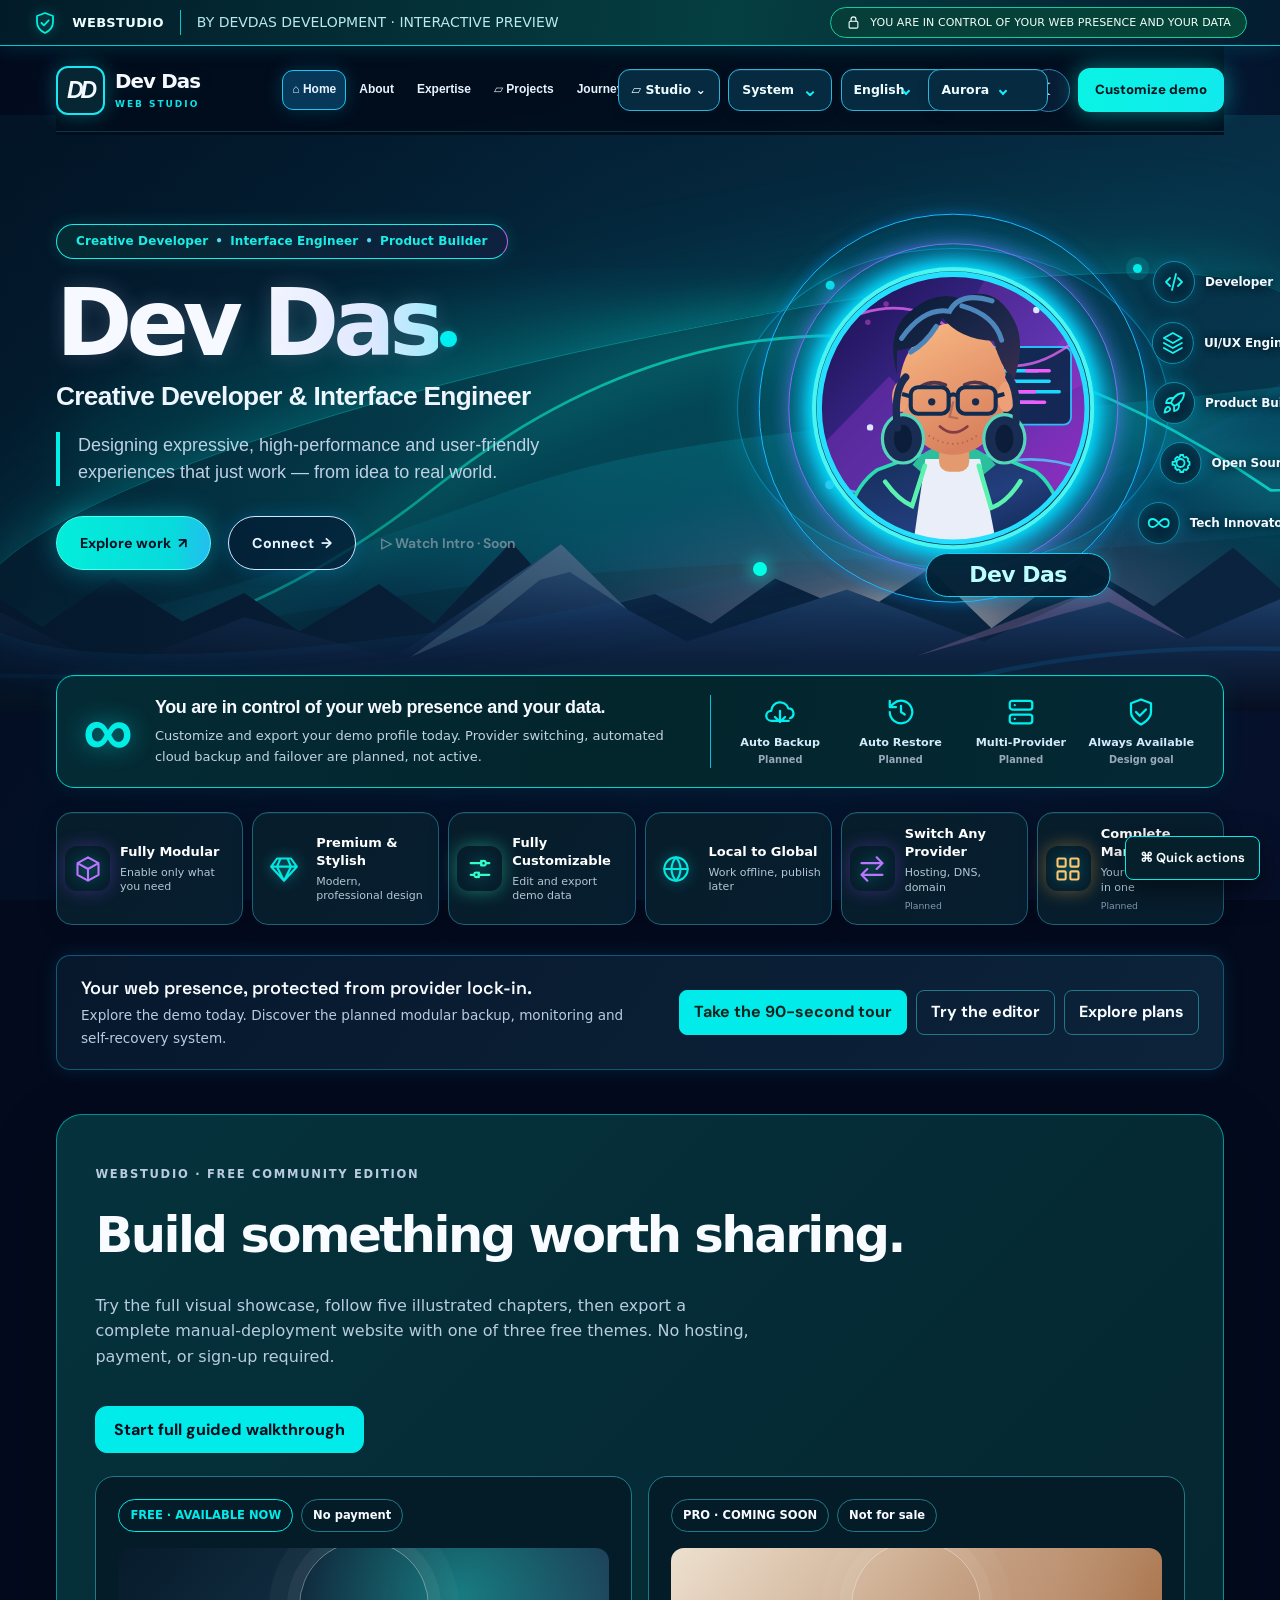
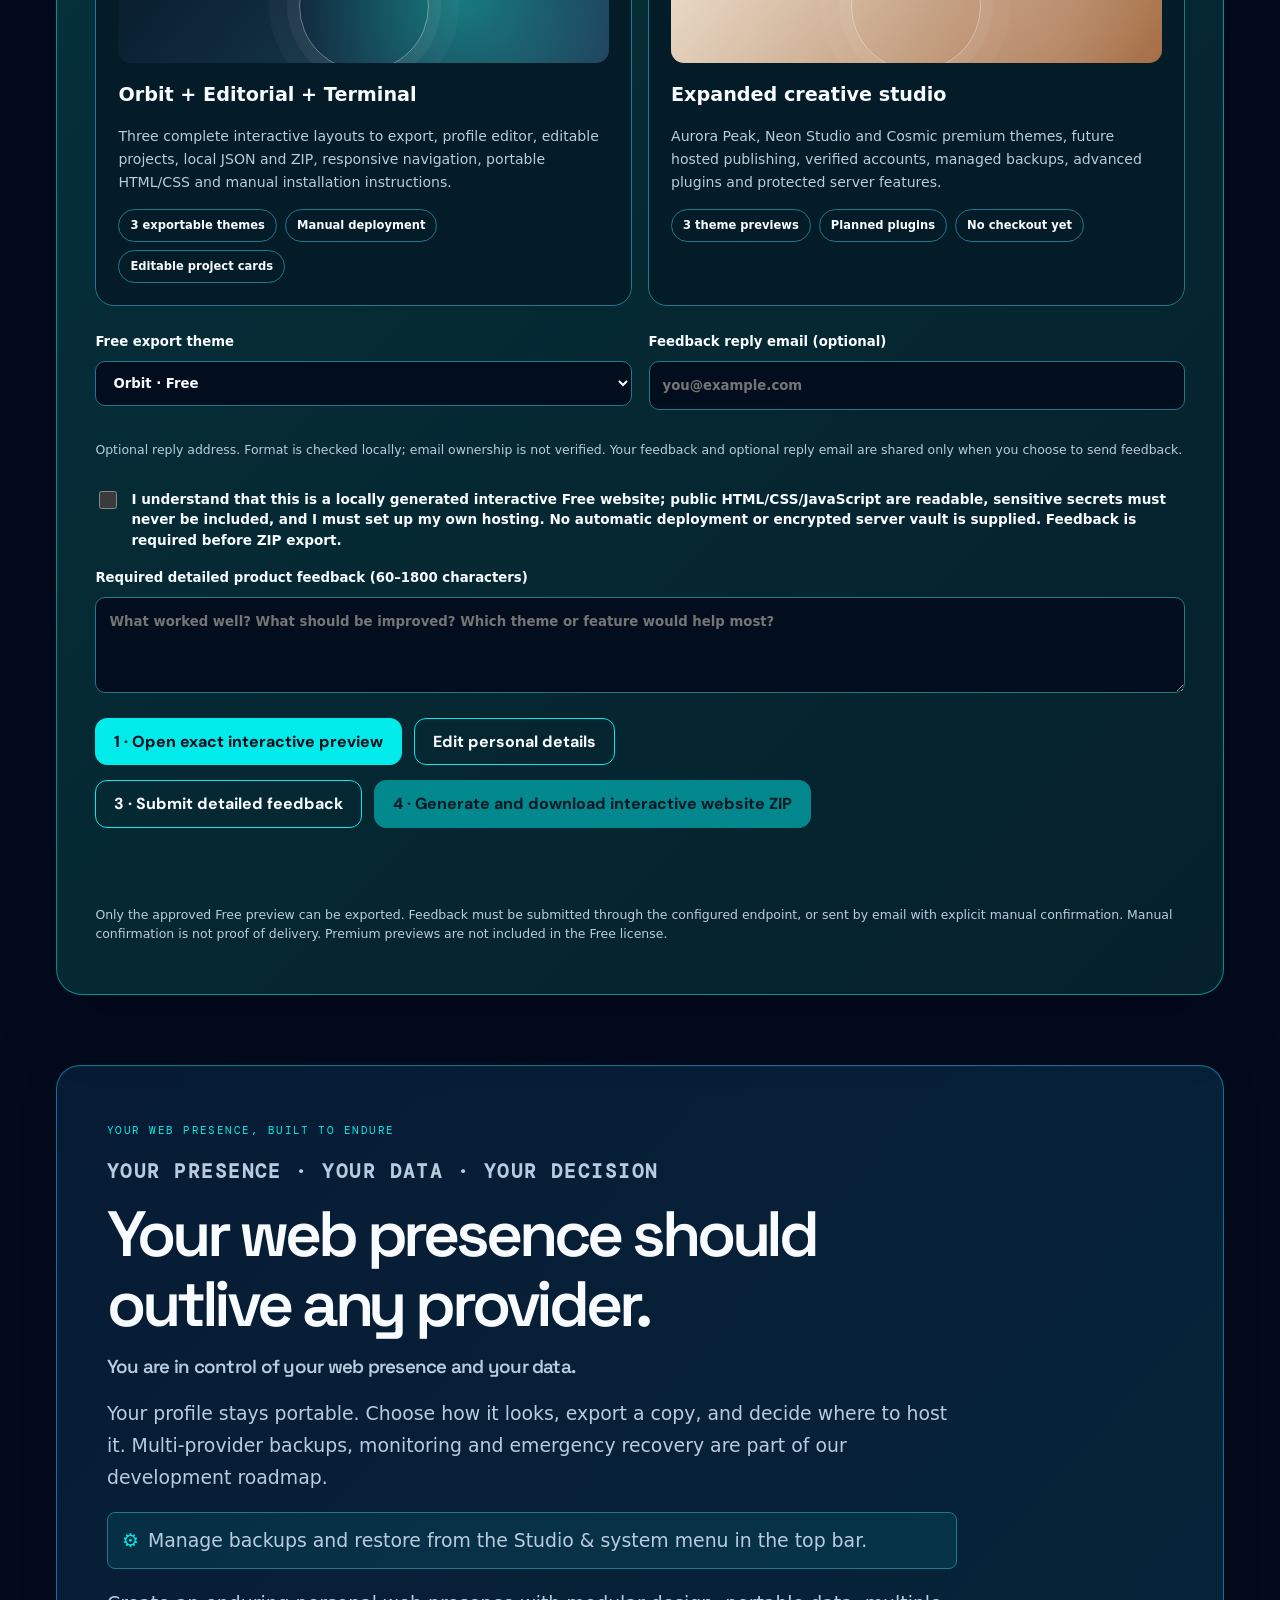
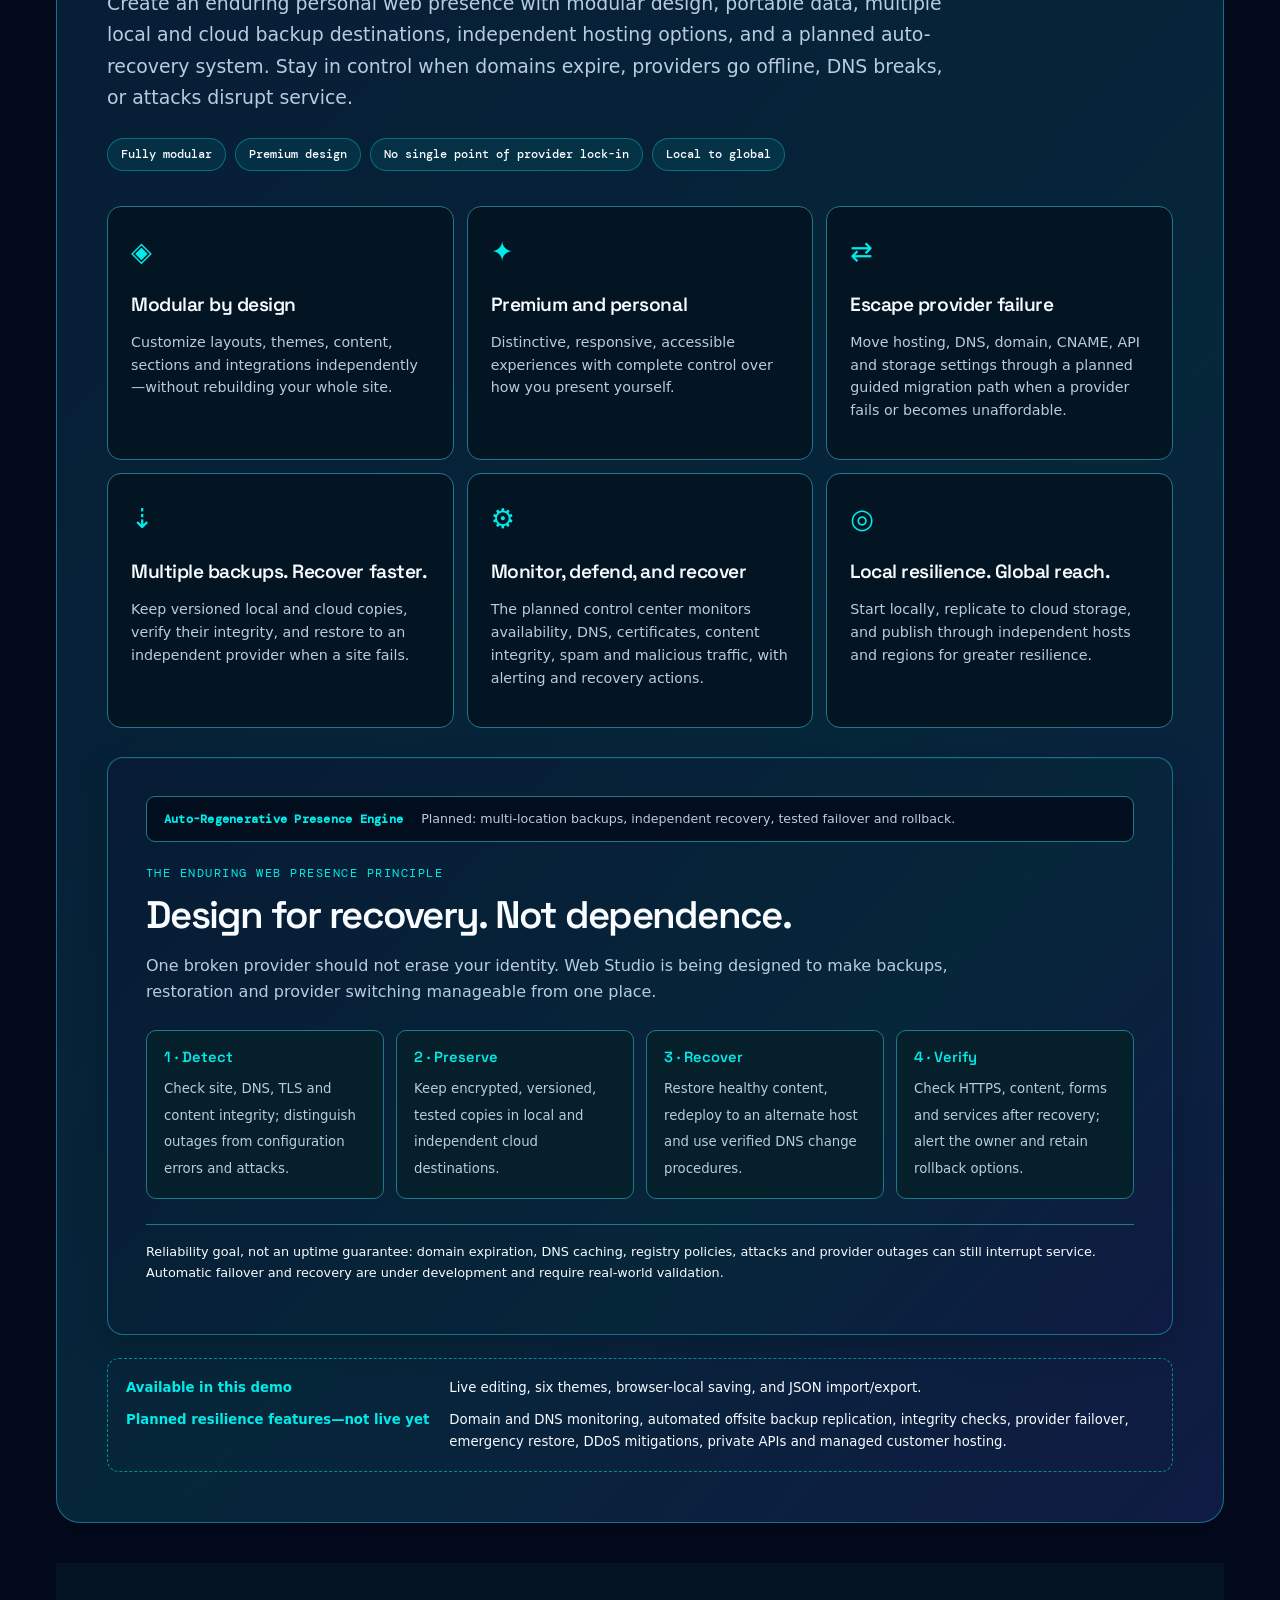
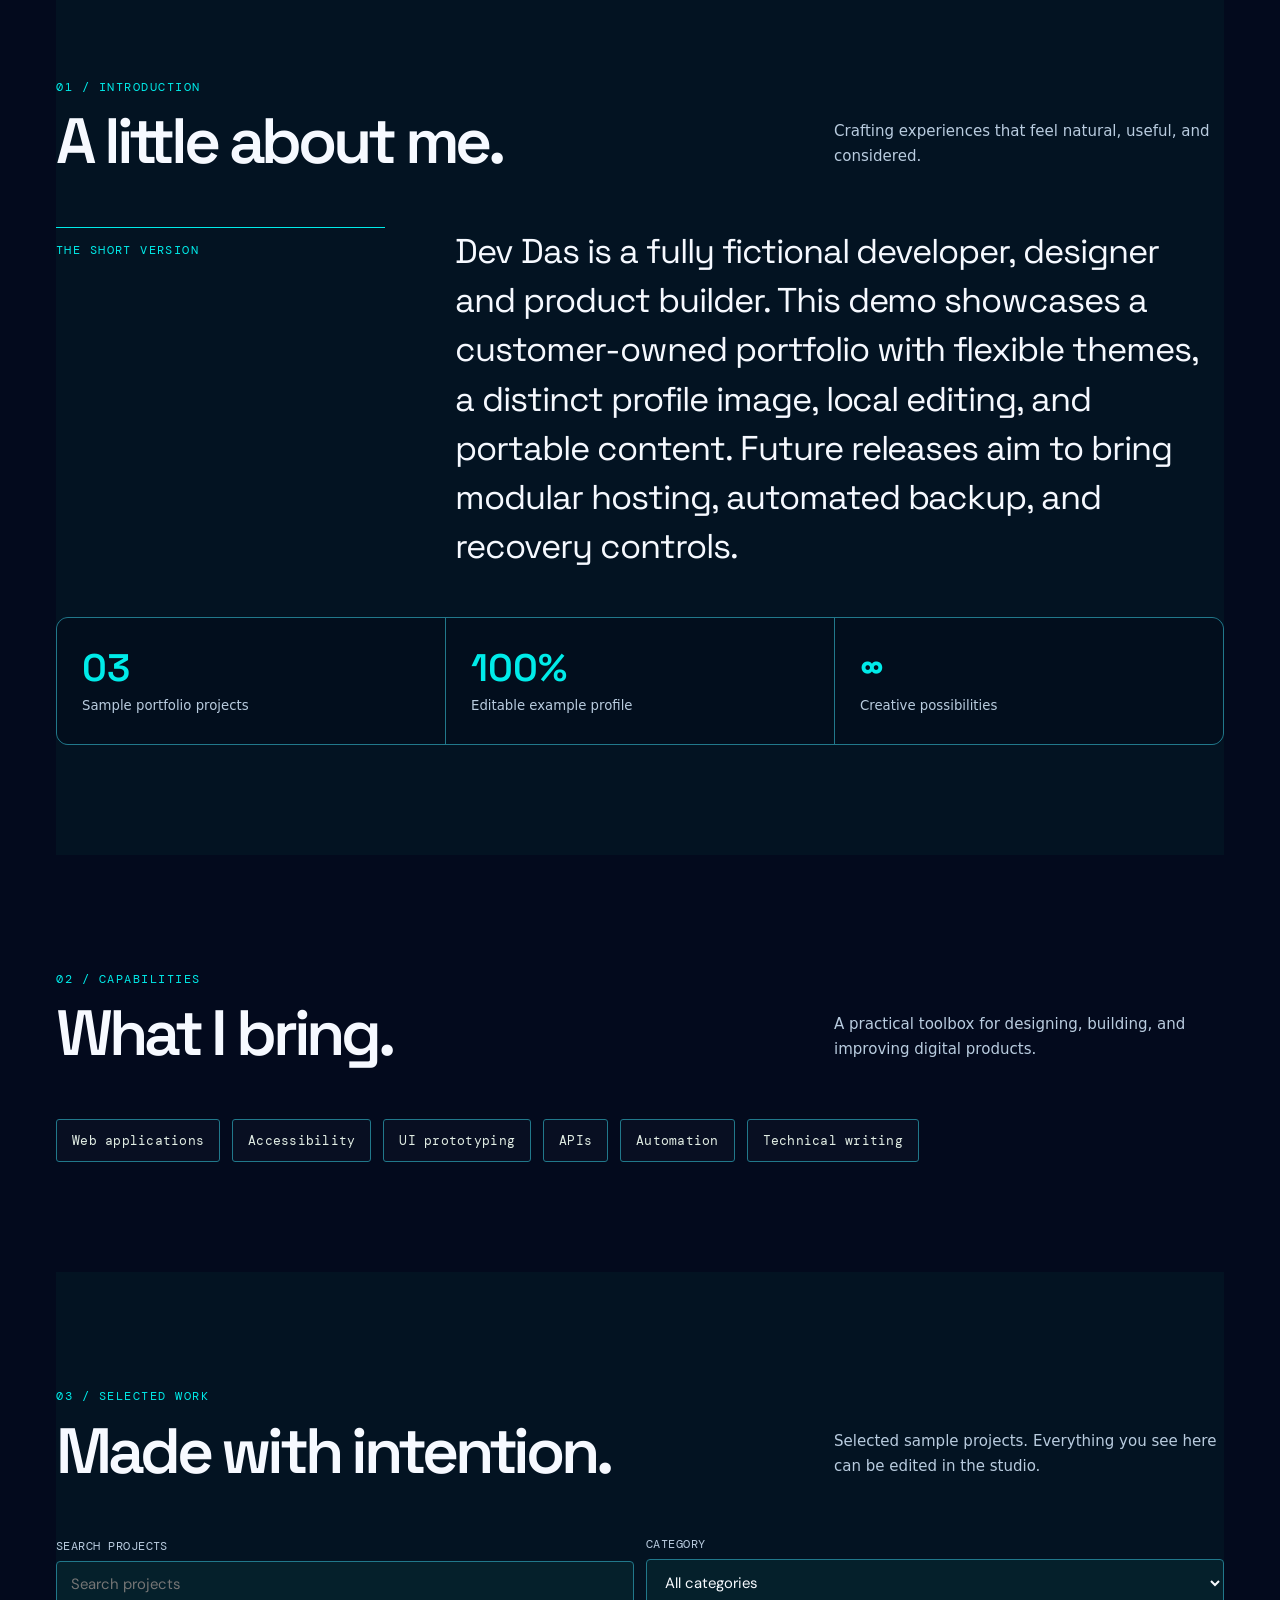
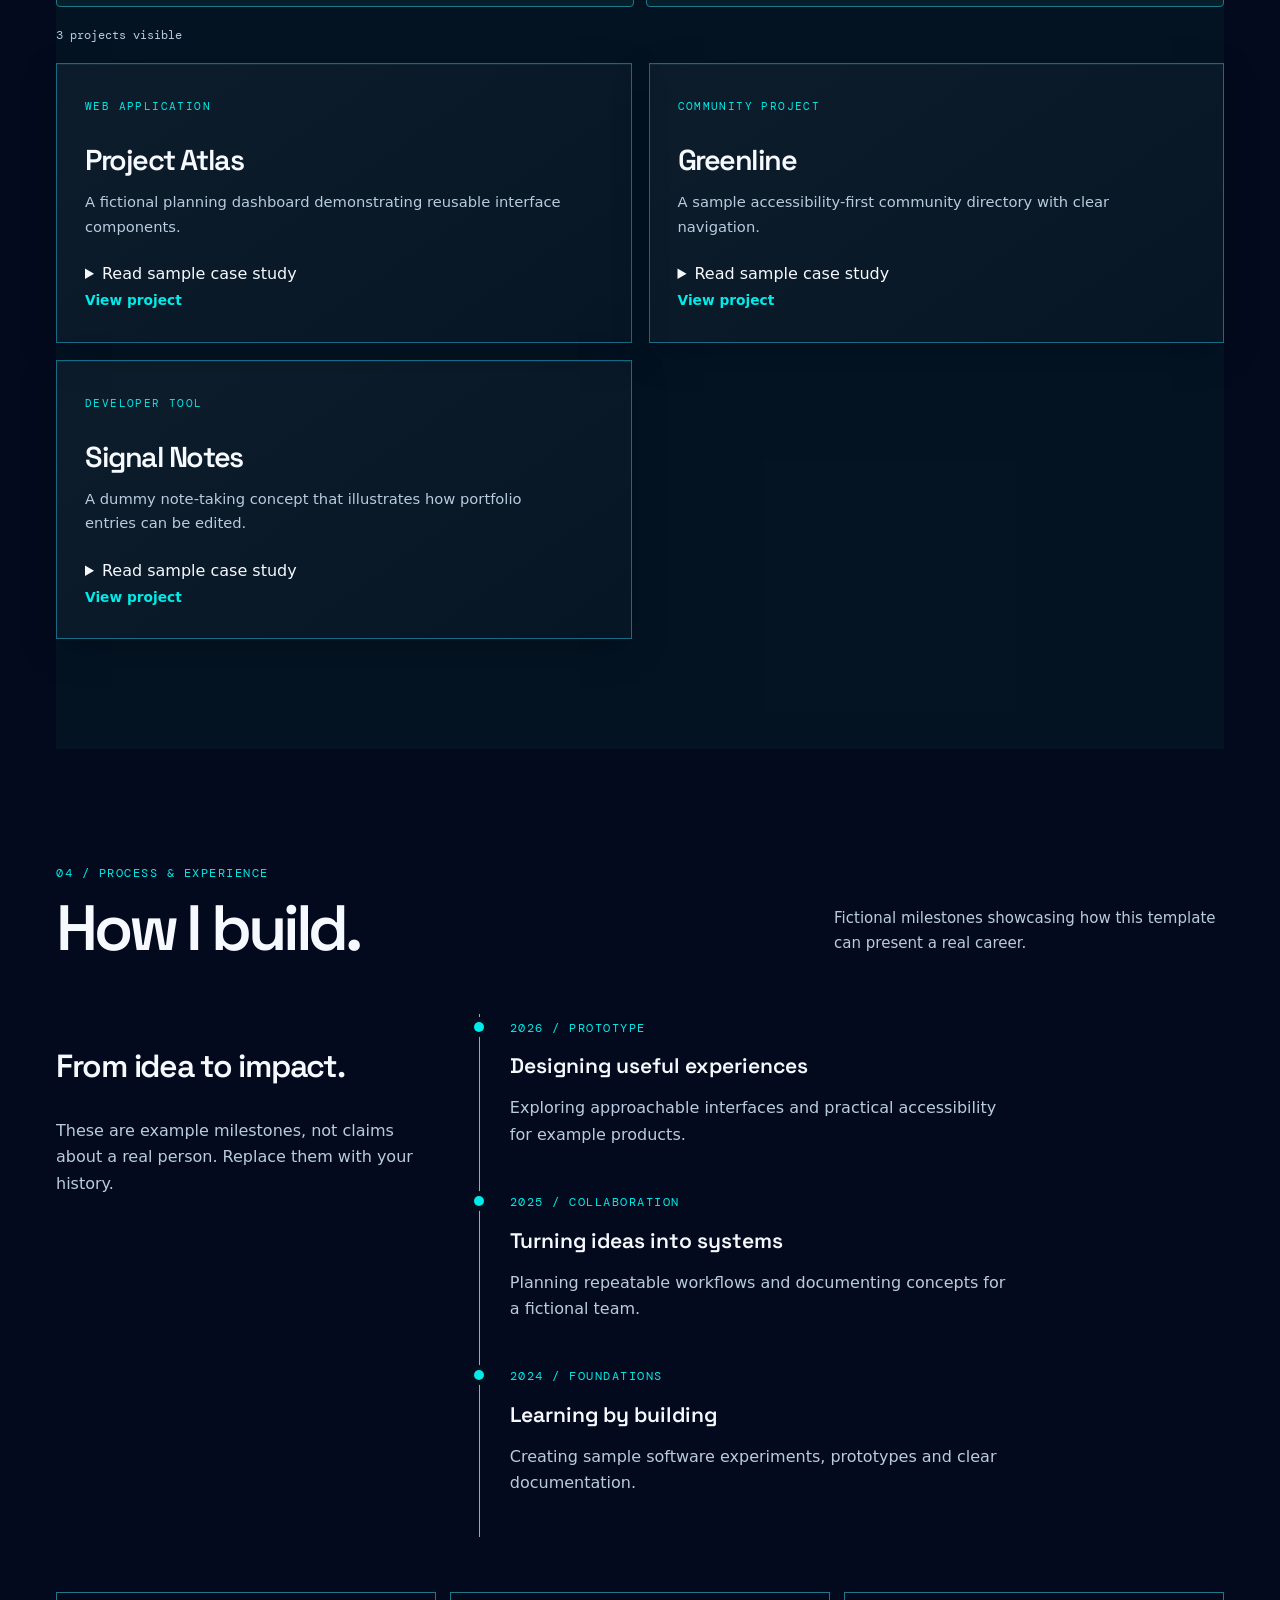
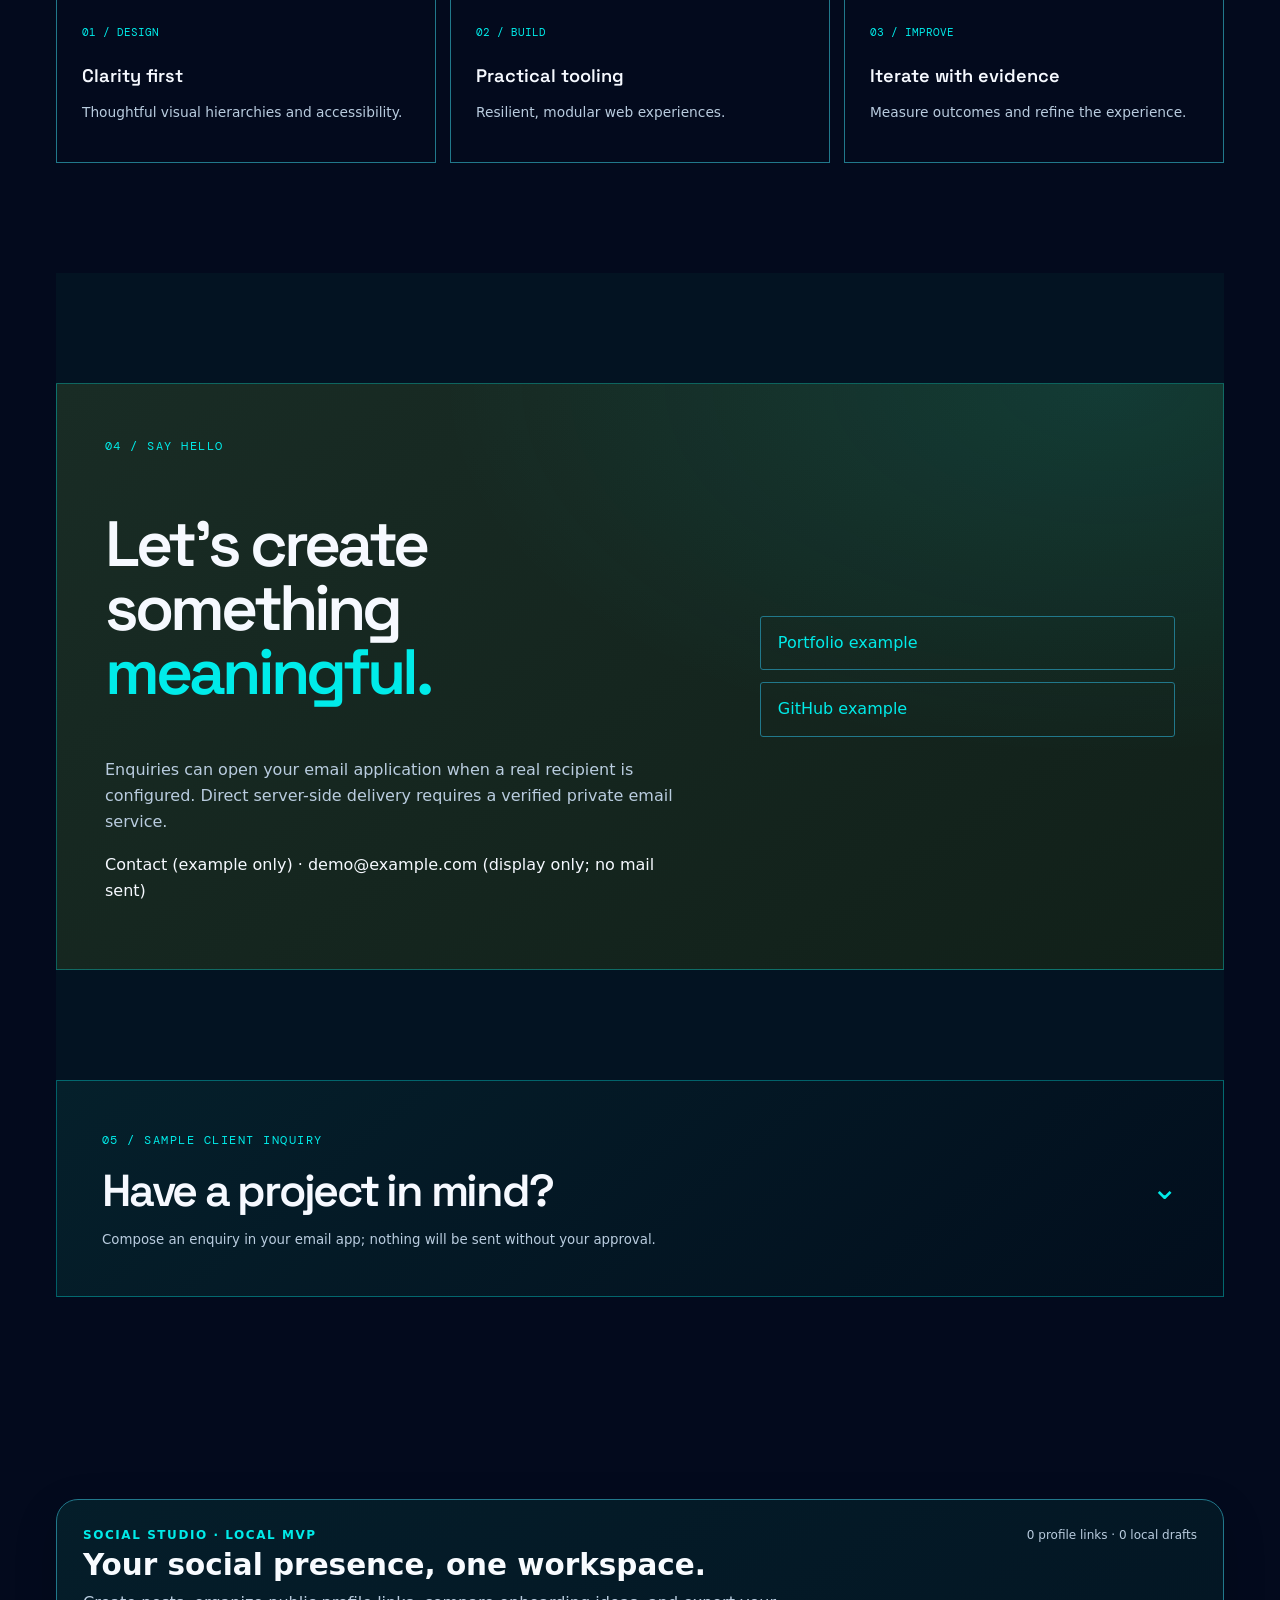
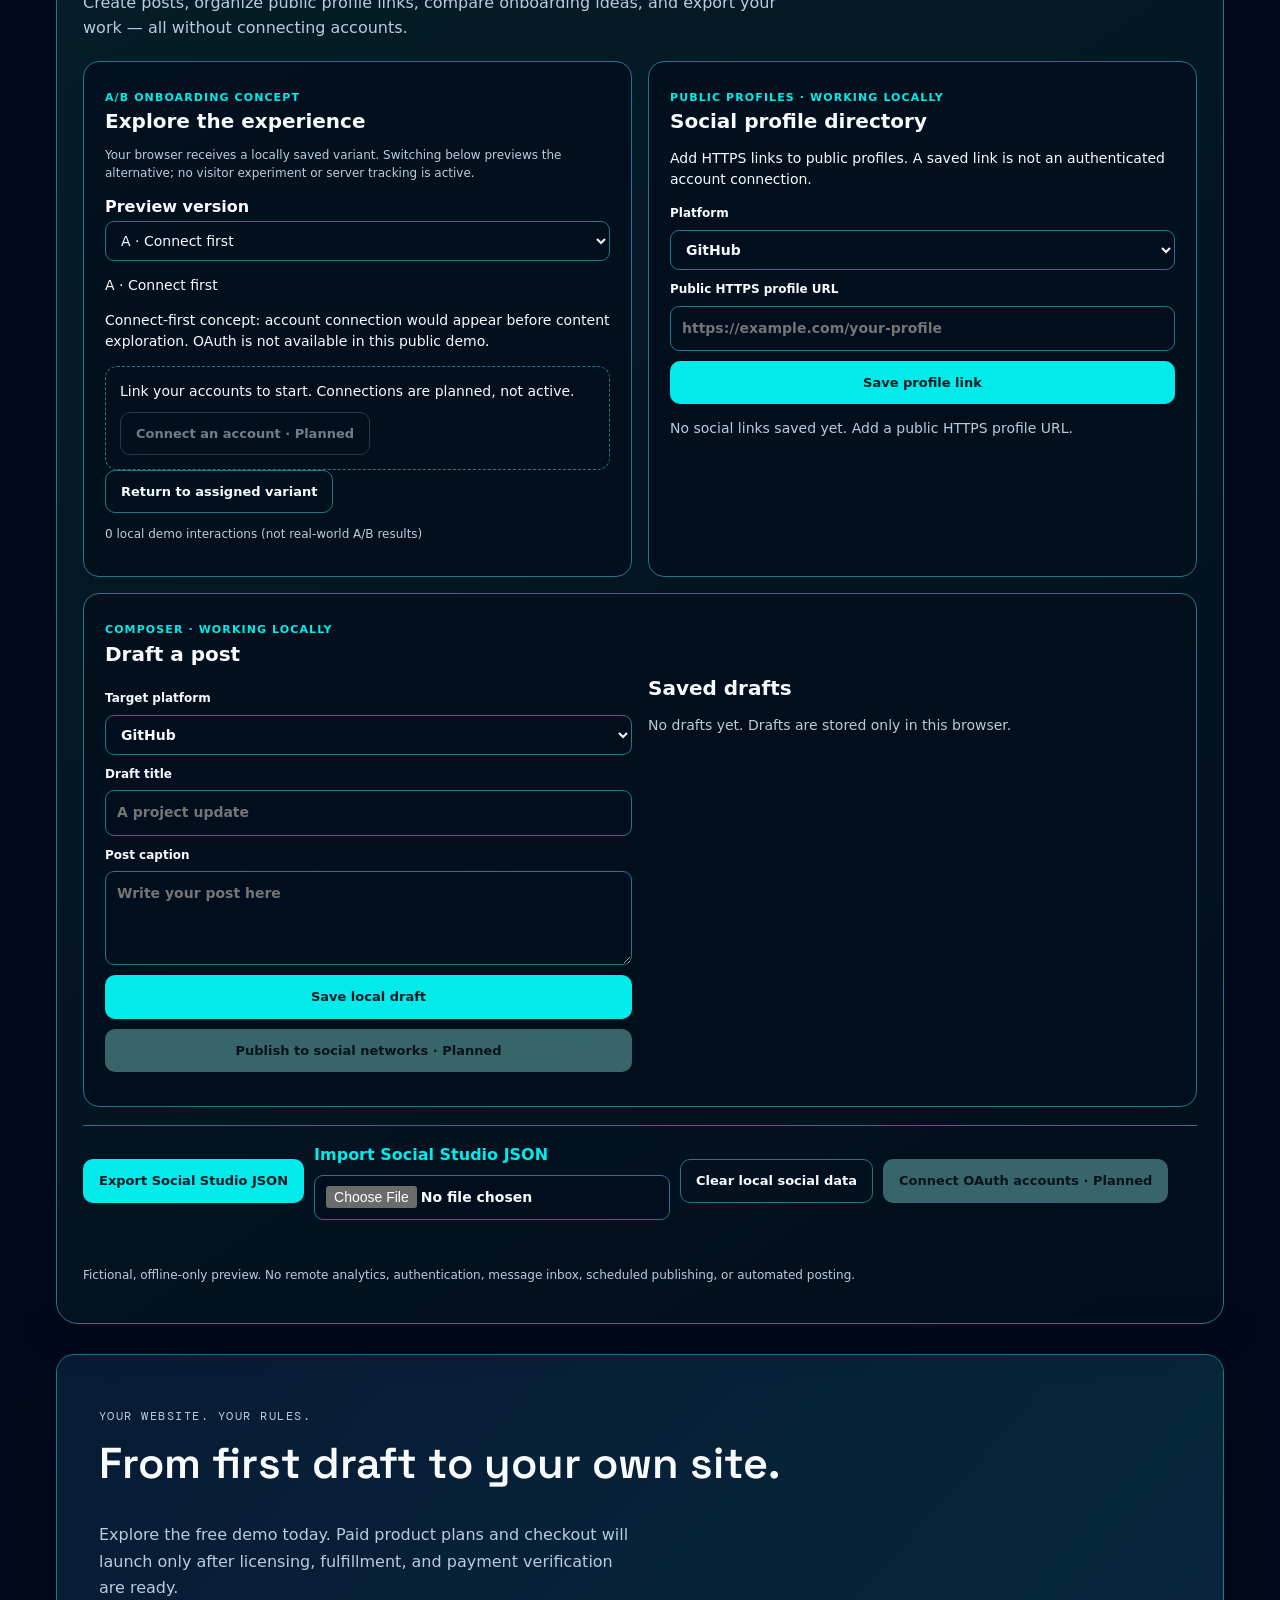
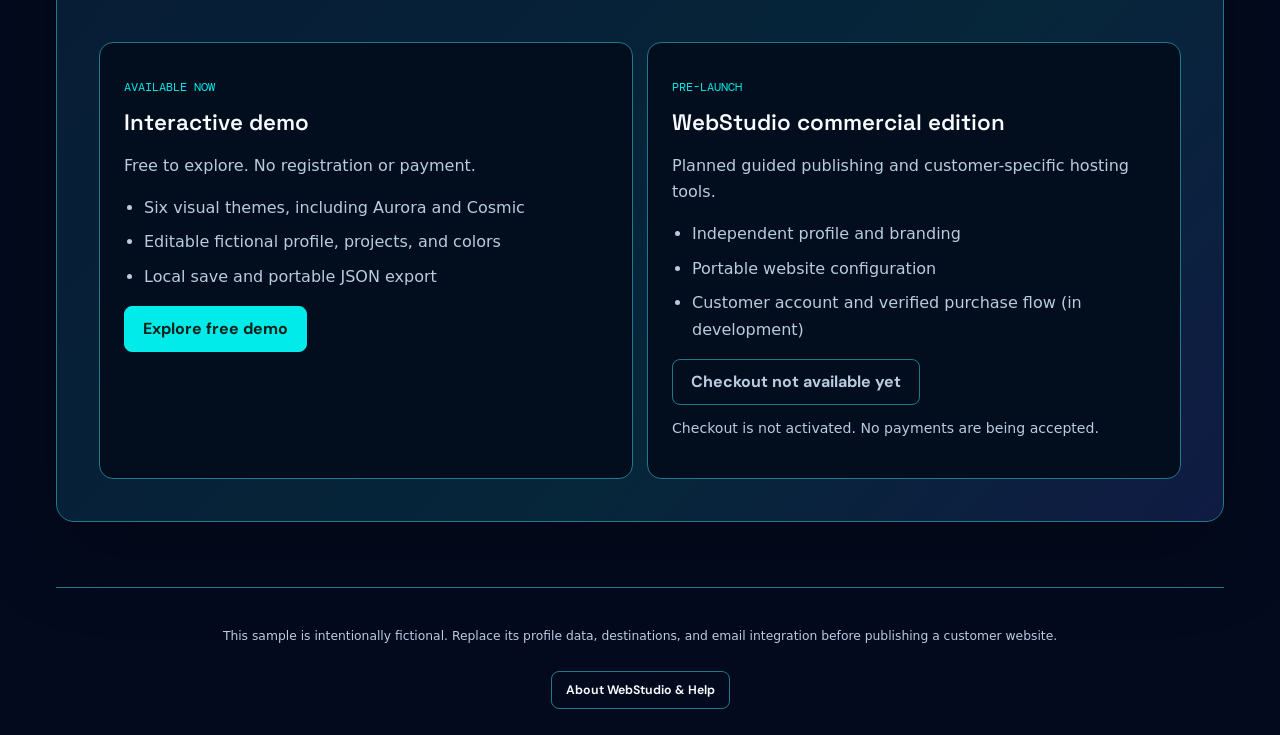
==== commit 759397b5: "feat(free): explicit exact-runtime preview approval and feedback-required export stages" ====
--- a/examples/customer-demo/index.html
+++ b/examples/customer-demo/index.html
@@ -162,22 +162,22 @@
       <div class="ws-free-head">
         <div><p class="ws-free-label">WEBSTUDIO · FREE COMMUNITY EDITION</p>
           <h2 id="ws-free-heading">Build something worth sharing.</h2>
-          <p>Try the full visual showcase, follow five illustrated chapters, then export a complete manual-deployment website with one of two free themes. No hosting, payment, or sign-up required.</p>
+          <p>Try the full visual showcase, follow five illustrated chapters, then export a complete manual-deployment website with one of three free themes. No hosting, payment, or sign-up required.</p>
         </div>
         <button type="button" class="ws-free-btn" id="ws-free-begin">Start full guided walkthrough</button>
       </div>
       <div class="ws-free-grid" aria-label="Free versus upcoming Pro edition">
         <article class="ws-free-card"><div class="ws-free-tags"><span class="ws-free-tag free">FREE · AVAILABLE NOW</span><span class="ws-free-tag">No payment</span></div>
           <div class="ws-free-candy" role="img" aria-label="Cyan orbital graphic showing the Orbit theme"><span></span></div>
-          <h3>Orbit + Editorial</h3>
-          <p>Two production-ready starter layouts to export, profile editor, editable projects, local JSON and ZIP, responsive navigation, portable HTML/CSS and manual installation instructions.</p>
-          <div class="ws-free-tags"><span class="ws-free-tag">2 exportable themes</span><span class="ws-free-tag">Manual deployment</span><span class="ws-free-tag">Editable project cards</span></div>
+          <h3>Orbit + Editorial + Terminal</h3>
+          <p>Three complete interactive layouts to export, profile editor, editable projects, local JSON and ZIP, responsive navigation, portable HTML/CSS and manual installation instructions.</p>
+          <div class="ws-free-tags"><span class="ws-free-tag">3 exportable themes</span><span class="ws-free-tag">Manual deployment</span><span class="ws-free-tag">Editable project cards</span></div>
         </article>
         <article class="ws-free-card"><div class="ws-free-tags"><span class="ws-free-tag">PRO · COMING SOON</span><span class="ws-free-tag">Not for sale</span></div>
           <div class="ws-free-candy editorial" role="img" aria-label="Warm editorial graphic showing premium design variety"><span></span></div>
           <h3>Expanded creative studio</h3>
-          <p>Terminal, Aurora Peak, Neon Studio and Cosmic premium themes, future hosted publishing, verified accounts, managed backups, advanced plugins and protected server features.</p>
-          <div class="ws-free-tags"><span class="ws-free-tag">4 theme previews</span><span class="ws-free-tag">Planned plugins</span><span class="ws-free-tag">No checkout yet</span></div>
+          <p>Aurora Peak, Neon Studio and Cosmic premium themes, future hosted publishing, verified accounts, managed backups, advanced plugins and protected server features.</p>
+          <div class="ws-free-tags"><span class="ws-free-tag">3 theme previews</span><span class="ws-free-tag">Planned plugins</span><span class="ws-free-tag">No checkout yet</span></div>
         </article>
       </div>
       <div class="ws-free-chapter" id="ws-free-onboard" hidden aria-labelledby="ws-free-tour-title">
@@ -195,29 +195,43 @@
       </div>
       <div class="ws-free-config">
         <label>Free export theme
-          <select id="ws-free-theme" aria-label="Choose one of two exportable free themes"><option value="orbit">Orbit · Free</option><option value="editorial">Editorial · Free</option></select>
+          <select id="ws-free-theme" aria-label="Choose one of three exportable free themes"><option value="orbit">Orbit · Free</option><option value="editorial">Editorial · Free</option><option value="terminal">Terminal · Free</option></select>
         </label>
         <label>Feedback reply email (optional)
           <input id="ws-free-reply" type="email" maxlength="180" autocomplete="email" placeholder="you@example.com" aria-describedby="ws-free-email-note">
         </label>
-        <p class="ws-free-hint wide" id="ws-free-email-note">Email format is checked locally. Email ownership is NOT verified; accounts and verification links require a future secure backend. This address is not uploaded to WebStudio.</p>
+        <p class="ws-free-hint wide" id="ws-free-email-note">Optional reply address. Format is checked locally; email ownership is not verified. Your feedback and optional reply email are shared only when you choose to send feedback.</p>
         <label class="wide checkline"><input id="ws-free-terms" type="checkbox" required>
-          I understand that this is a local, static Free export; public HTML/CSS/JavaScript are readable, sensitive secrets must never be included, and I must set up my own hosting. No automatic deployment or encrypted server vault is supplied.</label>
-        <label class="wide">Detailed product feedback (20–1800 characters)
+          I understand that this is a locally generated interactive Free website; public HTML/CSS/JavaScript are readable, sensitive secrets must never be included, and I must set up my own hosting. No automatic deployment or encrypted server vault is supplied. Feedback is required before ZIP export.</label>
+        <label class="wide">Required detailed product feedback (60–1800 characters)
           <textarea id="ws-free-feedback-text" maxlength="1800" rows="3" placeholder="What worked well? What should be improved? Which theme or feature would help most?"></textarea>
         </label>
       </div>
       <div class="ws-free-row">
-        <button type="button" class="ws-free-btn" id="ws-free-export">Export my complete Free website ZIP</button>
-        <button type="button" class="ws-free-btn secondary" id="ws-free-feedback">Compose developer feedback</button>
-        <button type="button" class="ws-free-btn secondary" onclick="document.getElementById('edit-toggle').click()">Open demo editor</button>
-      </div>
+        <button type="button" class="ws-free-btn" id="ws-free-preview">1 · Open exact interactive preview</button>
+        <button type="button" class="ws-free-btn secondary" id="ws-free-edit">Edit personal details</button>
+      </div>
+      <div class="ws-free-preview" id="ws-free-preview-panel" hidden>
+        <div class="ws-free-preview-heading"><strong>Live, interactive site preview — selected Free theme</strong><span>Actual WebStudio runtime, not a screenshot or static mockup</span></div>
+        <iframe id="ws-free-preview-frame" title="Interactive personalized website approval preview" loading="lazy" sandbox="allow-scripts allow-same-origin allow-forms allow-downloads"></iframe>
+        <div class="ws-free-row">
+          <label class="checkline"><input type="checkbox" id="ws-free-accept-preview"> I have inspected this preview and approve this exact theme and saved profile.</label>
+          <button type="button" class="ws-free-btn secondary" id="ws-free-approve">2 · Approve preview</button>
+        </div>
+        <p class="ws-free-hint">Changing your saved profile or Free theme invalidates this approval. Review the refreshed preview again before generation.</p>
+      </div>
+      <div class="ws-free-row">
+        <button type="button" class="ws-free-btn secondary" id="ws-free-feedback">3 · Submit detailed feedback</button>
+        <button type="button" class="ws-free-btn secondary" id="ws-free-confirm-send" hidden>Confirm I sent the feedback email</button>
+        <button type="button" class="ws-free-btn" id="ws-free-export" disabled>4 · Generate and download interactive website ZIP</button>
+      </div>
+      <div id="ws-free-status" class="ws-free-status" role="status" aria-live="polite"></div>
       <div id="ws-free-status" class="ws-free-status" role="status" aria-live="polite"></div>
       <div class="ws-free-reminder" id="ws-free-reminder" hidden>
         <p>It's been around 48 hours since you started the Free edition. Your detailed feedback would help improve the next release. Features and previously exported websites remain usable.</p>
         <button type="button" class="ws-free-btn secondary" id="ws-free-reminder-dismiss">Dismiss reminder</button>
       </div>
-      <p class="ws-free-hint">Free is fully usable without telemetry or verified accounts. Premium previews are illustrative and not licensed for Free export. Feedback opens your own mail app; delivery is not tracked.</p>
+      <p class="ws-free-hint">Only the approved Free preview can be exported. Feedback must be submitted through the configured endpoint, or sent by email with explicit manual confirmation. Manual confirmation is not proof of delivery. Premium previews are not included in the Free license.</p>
     </section>
       <div class="studio-ticker" aria-label="Skills and interests"><div class="ticker-track" aria-hidden="true"><span>CREATIVE ENGINEERING <b>✦</b></span><span>WEB EXPERIENCES <b>✦</b></span><span>ACCESSIBLE DESIGN <b>✦</b></span><span>IDEAS INTO PRODUCTS <b>✦</b></span><span>CREATIVE ENGINEERING <b>✦</b></span><span>WEB EXPERIENCES <b>✦</b></span><span>ACCESSIBLE DESIGN <b>✦</b></span><span>IDEAS INTO PRODUCTS <b>✦</b></span></div></div>
       <section class="usp-section" id="studio-platform" aria-labelledby="usp-heading">
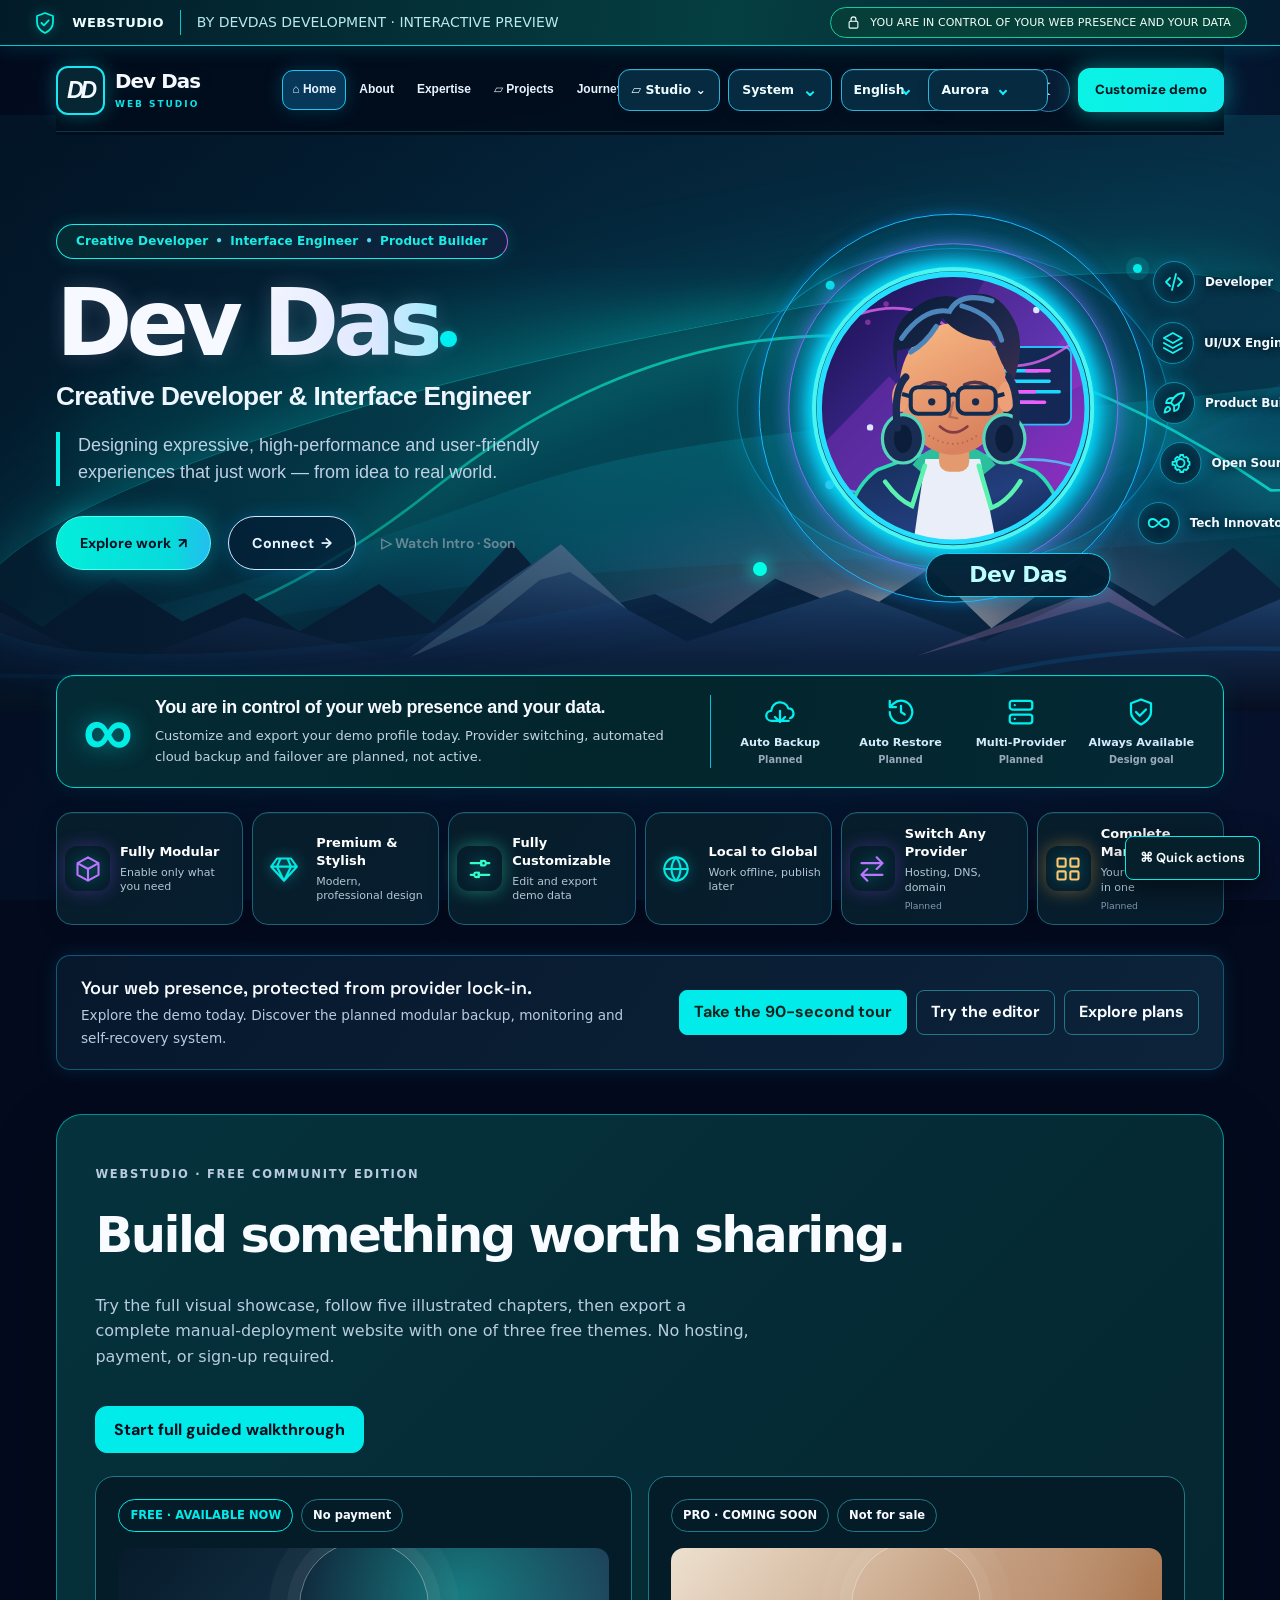
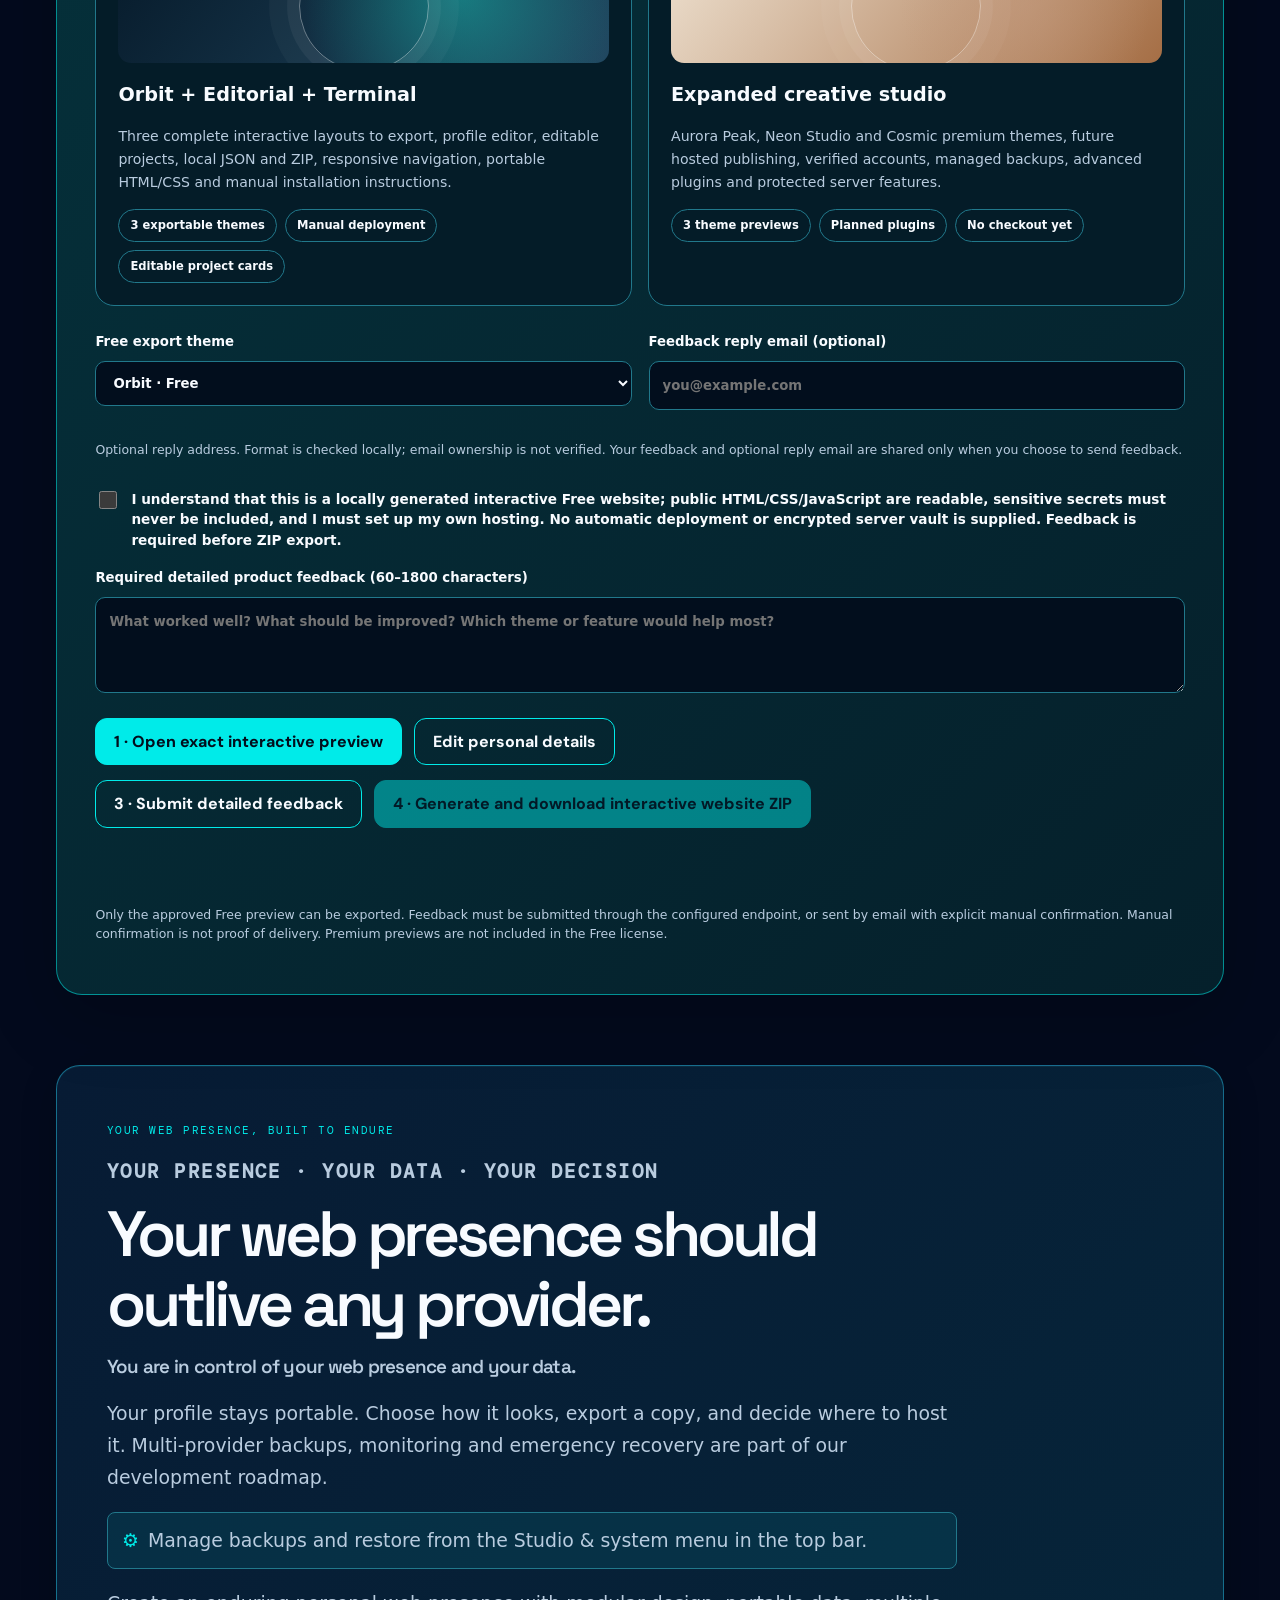
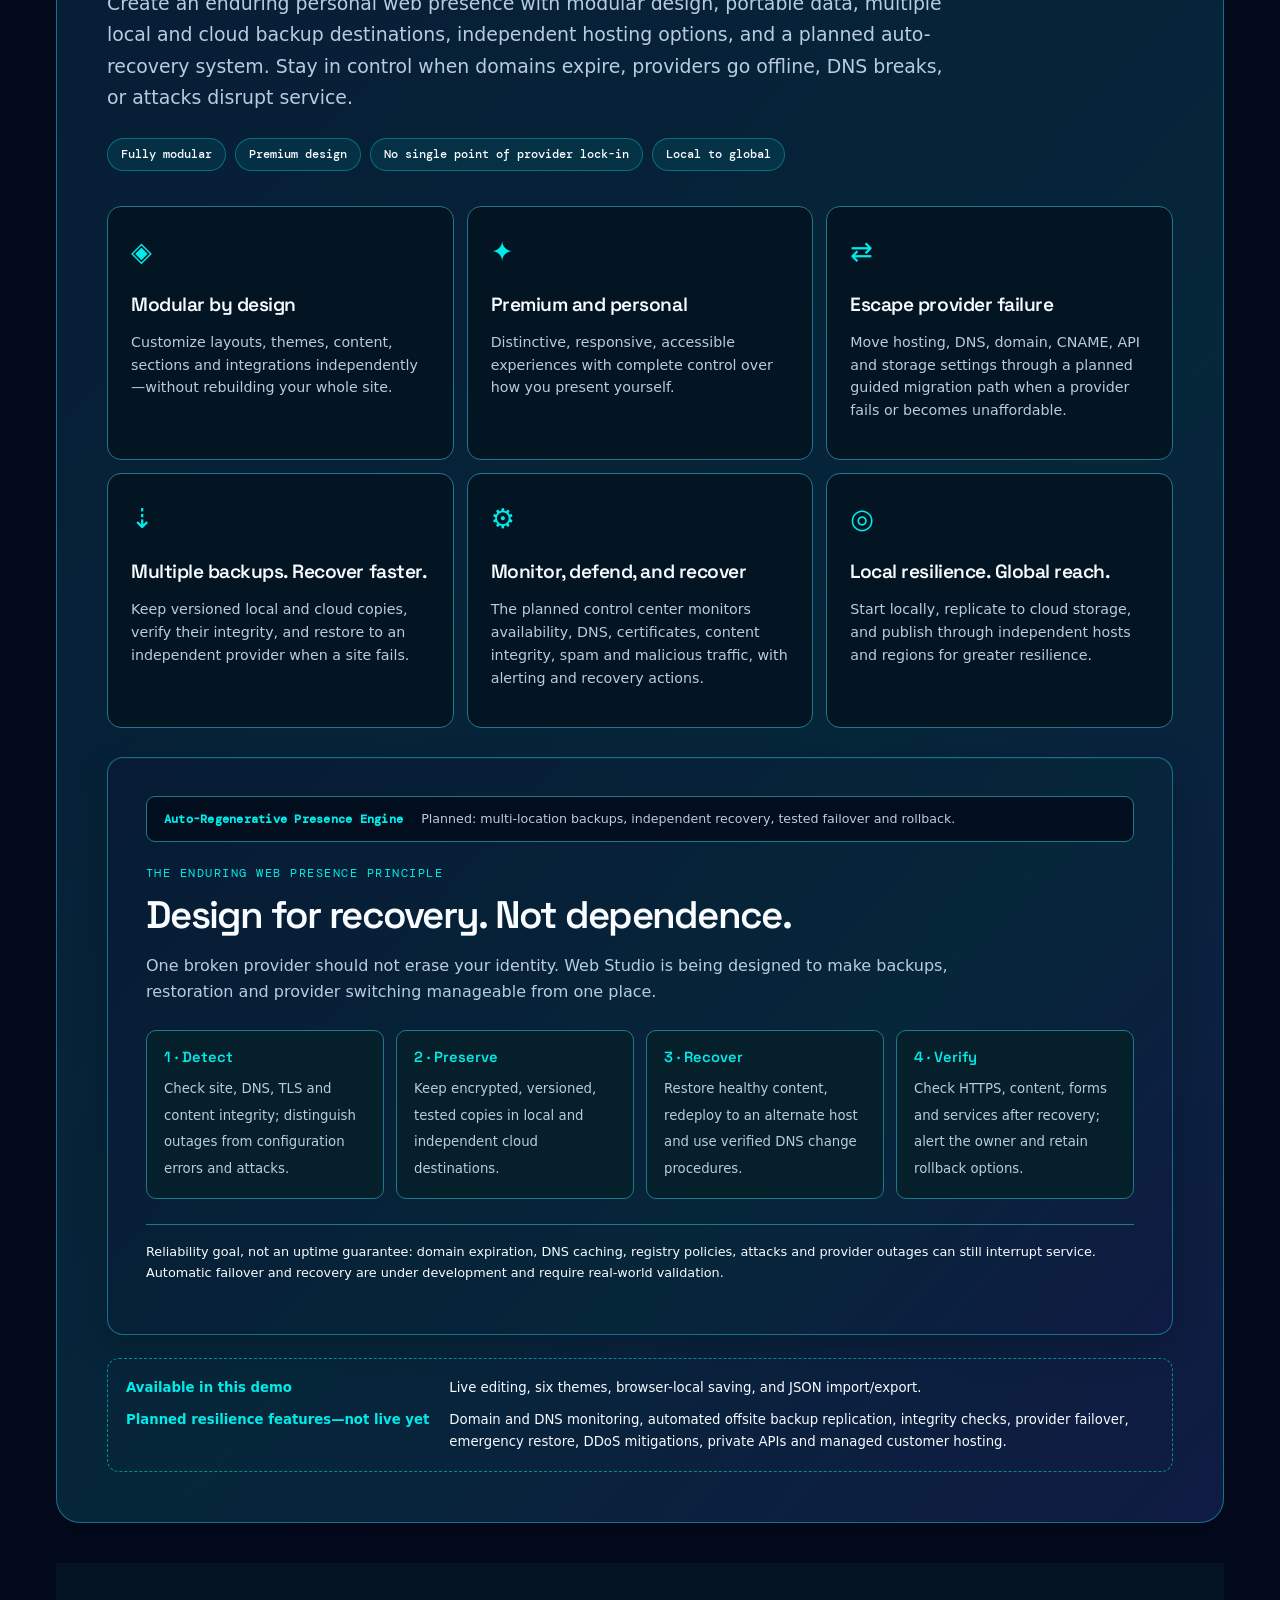
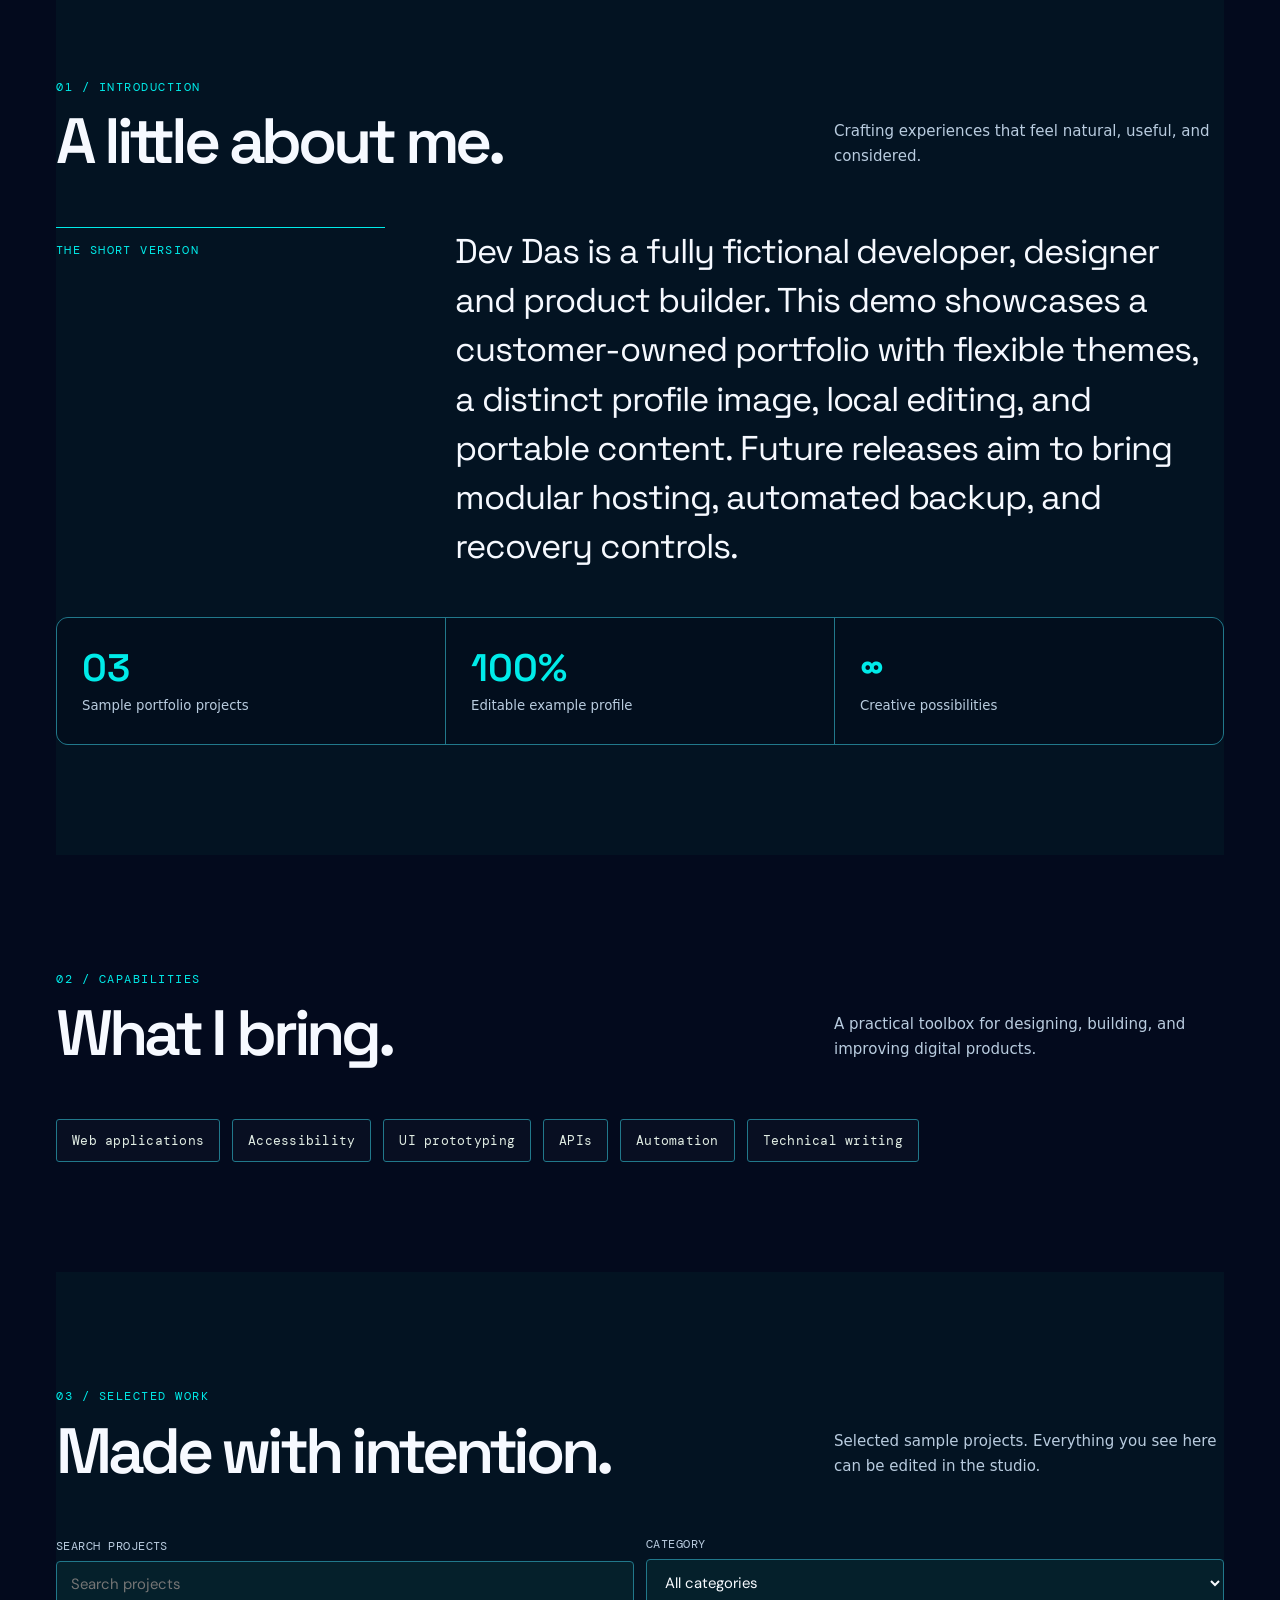
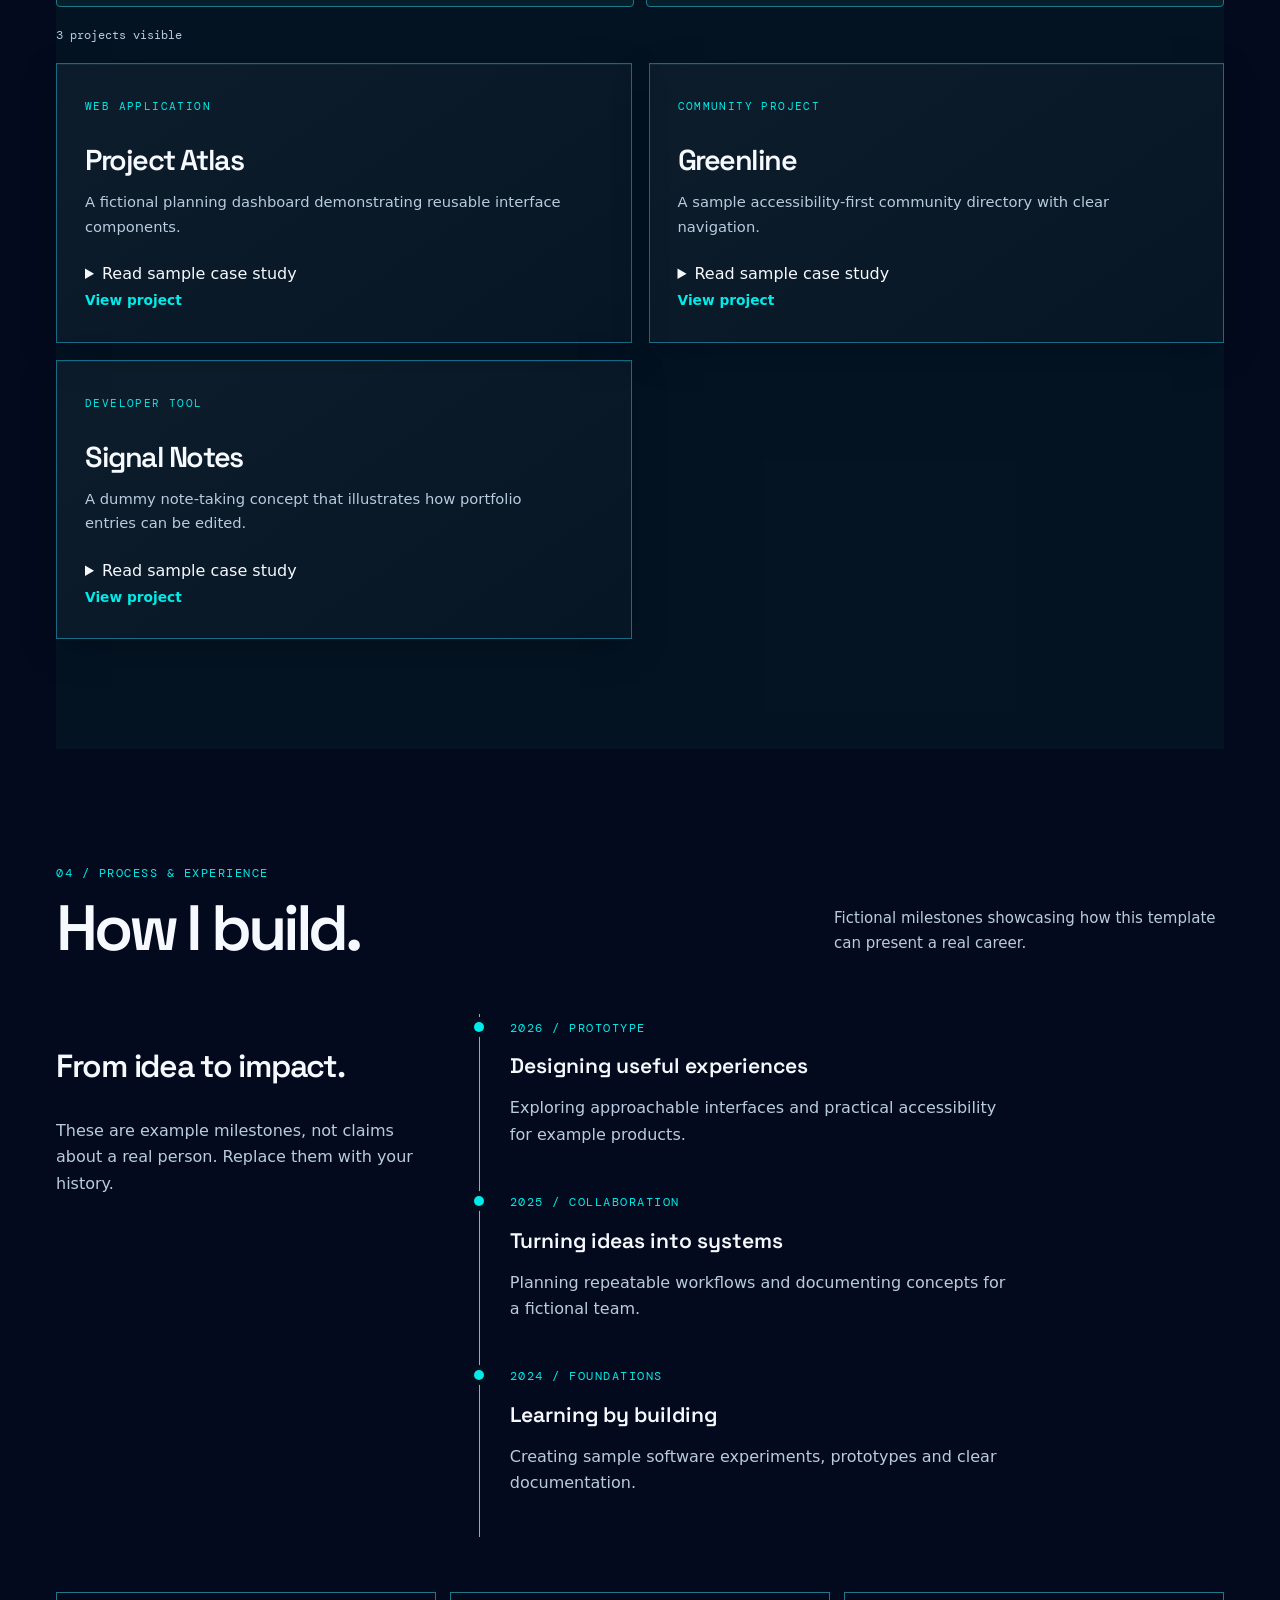
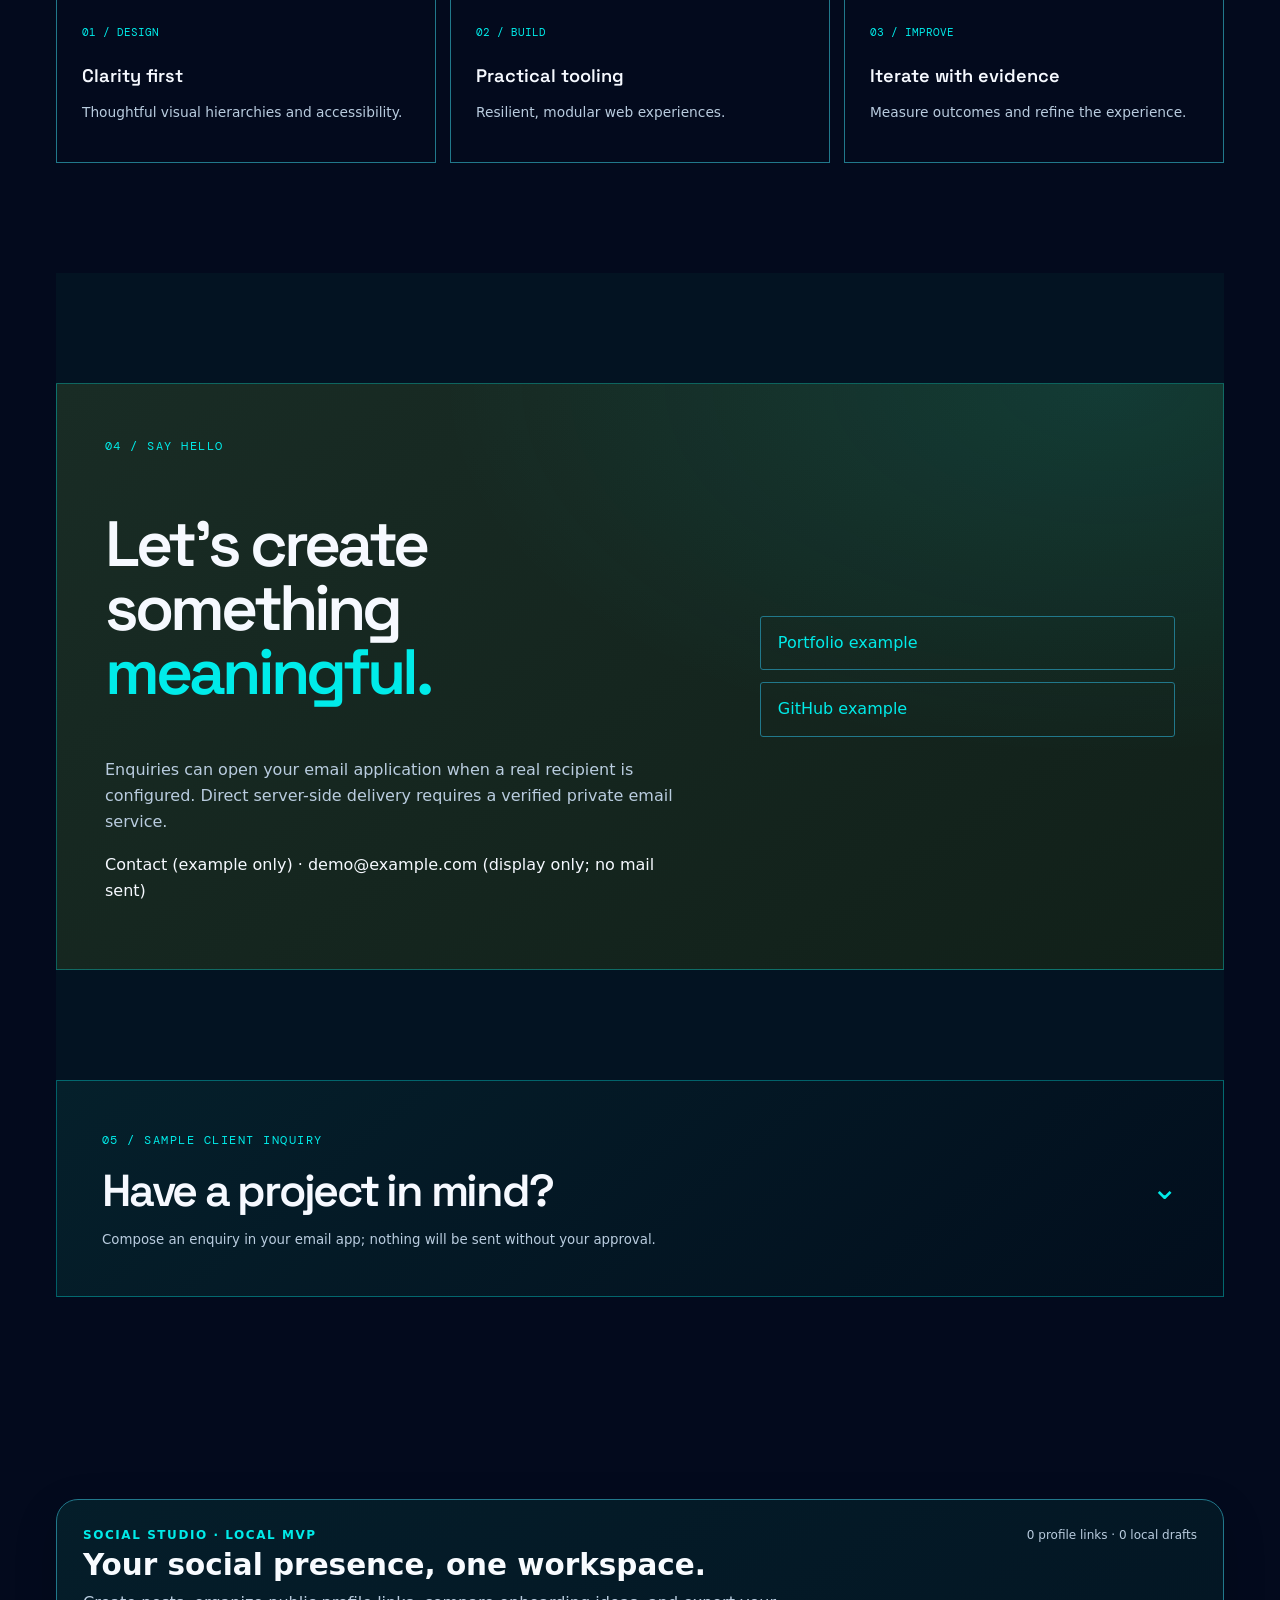
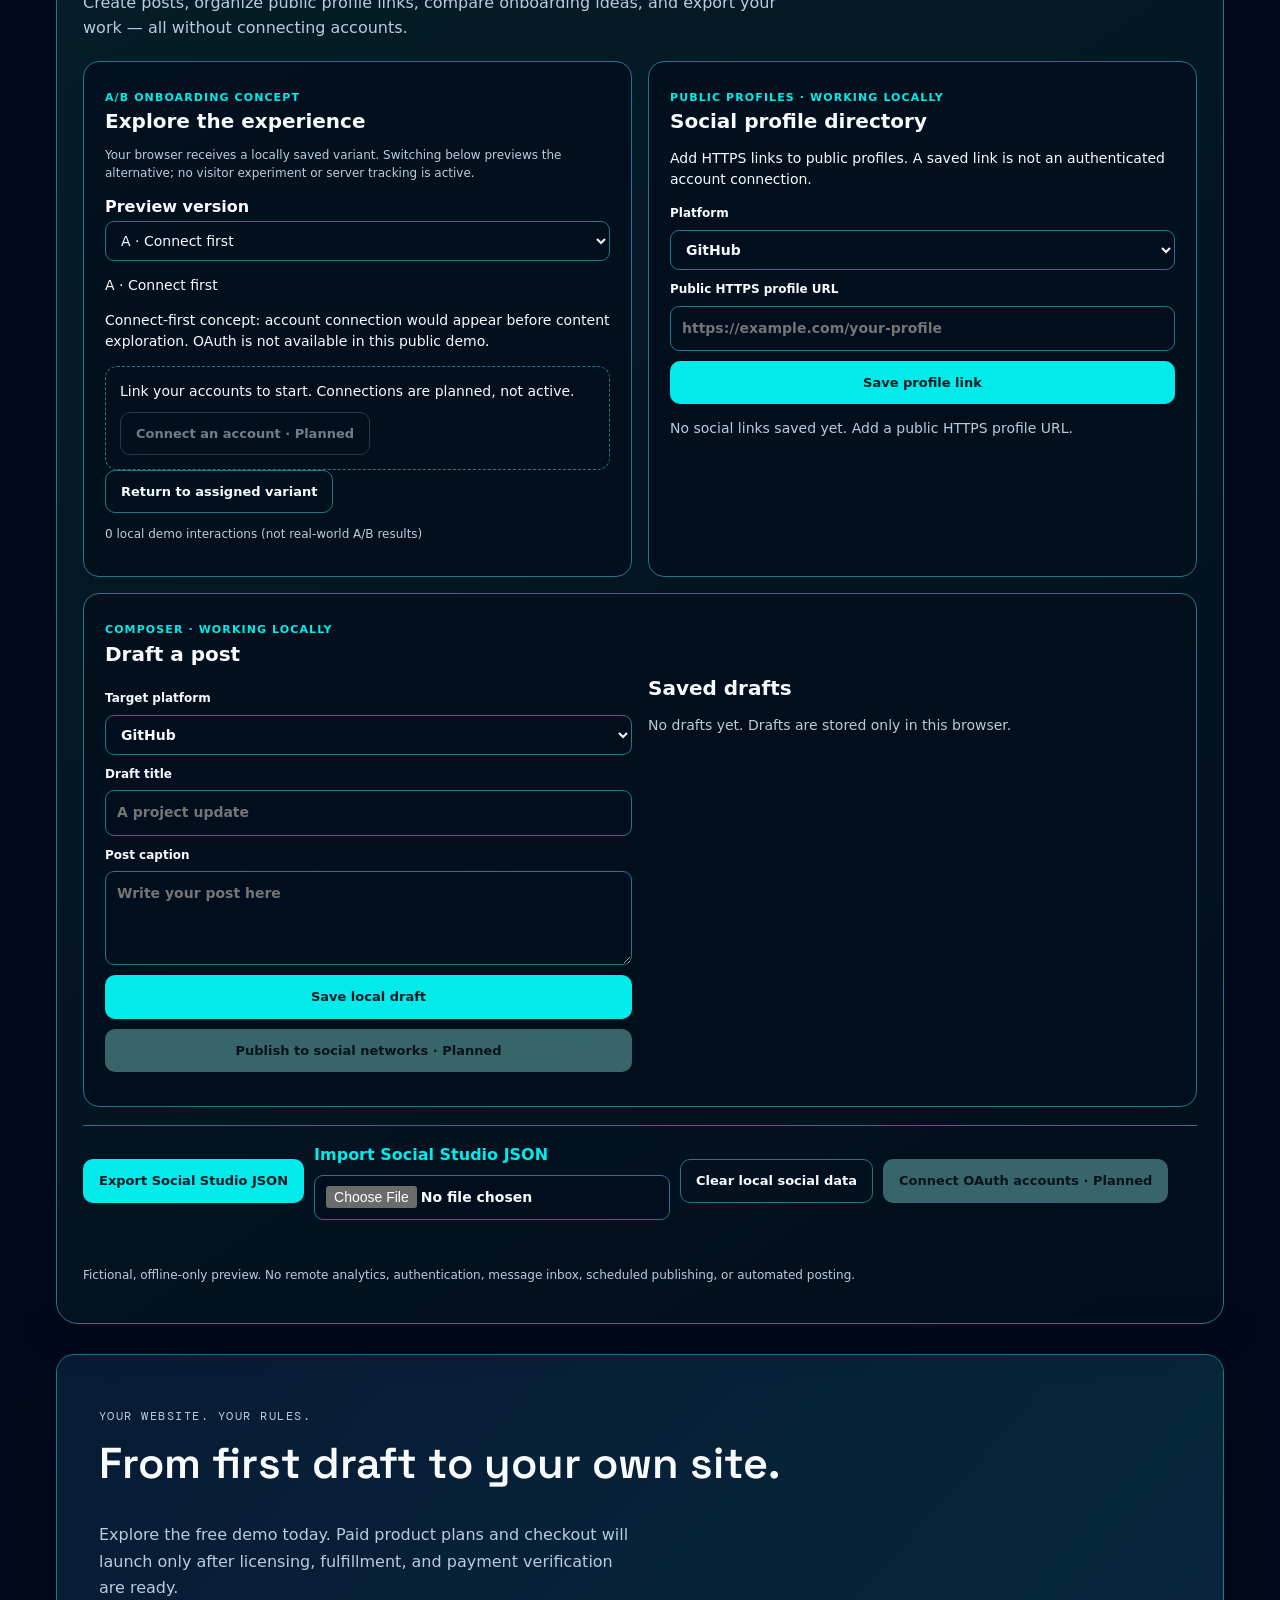
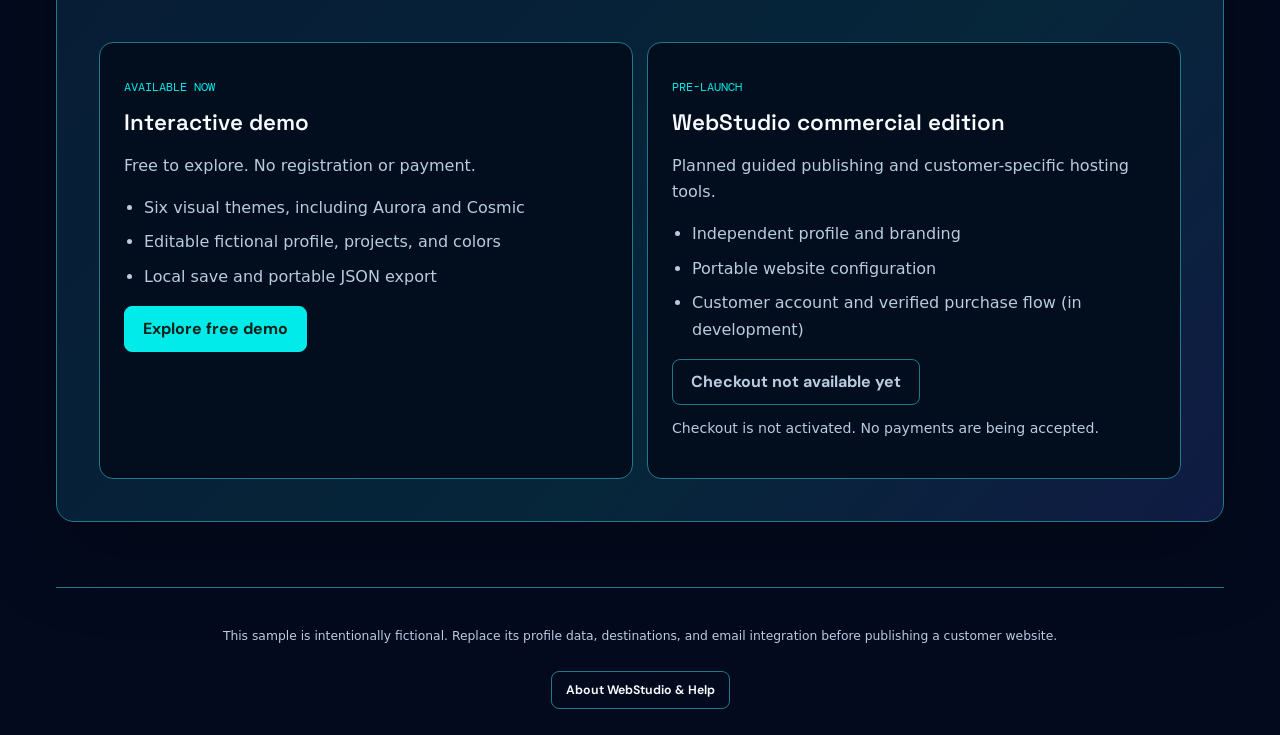
==== commit 2e8310fd: "feat(free): add server-verifiable feedback CAPTCHA mount when backend is configured" ====
--- a/examples/customer-demo/index.html
+++ b/examples/customer-demo/index.html
@@ -220,6 +220,7 @@
         </div>
         <p class="ws-free-hint">Changing your saved profile or Free theme invalidates this approval. Review the refreshed preview again before generation.</p>
       </div>
+      <div id="ws-free-turnstile" aria-label="Feedback anti-spam challenge" hidden></div>
       <div class="ws-free-row">
         <button type="button" class="ws-free-btn secondary" id="ws-free-feedback">3 · Submit detailed feedback</button>
         <button type="button" class="ws-free-btn secondary" id="ws-free-confirm-send" hidden>Confirm I sent the feedback email</button>
--- a/examples/customer-demo/webstudio-freemium.css
+++ b/examples/customer-demo/webstudio-freemium.css
@@ -37,3 +37,15 @@
 .ws-free-reminder p{margin:0 0 11px;font-size:.85rem}
 @media(max-width:650px){.ws-free-grid,.ws-free-config,.ws-free-chapter{grid-template-columns:1fr}.ws-free-chapter{padding:18px}.ws-free-chapter-art{font-size:4.5rem}.ws-free-config .wide{grid-column:auto}}
 @media(prefers-reduced-motion:reduce){#ws-free-meter{transition:none}}
+
+/* Exact-runtime user preview; any style from the source app is preserved in iframe. */
+#ws-free-preview-panel[hidden],body.ws-embedded-preview #ws-free-starter{display:none!important}
+.ws-free-preview{border:1px solid var(--line);border-radius:18px;padding:14px;margin:22px 0;background:color-mix(in srgb,var(--panel),var(--base) 36%)}
+.ws-free-preview-heading{display:flex;gap:8px;flex-direction:column;padding:10px 6px 15px}
+.ws-free-preview-heading strong{font-size:1.04rem}
+.ws-free-preview-heading span{font-size:.79rem;color:var(--muted)}
+#ws-free-preview-frame{display:block;width:100%;min-height:560px;height:min(80vh,780px);background:#081627;border:1px solid var(--line);border-radius:12px}
+.ws-free-preview .checkline{display:flex;gap:11px;align-items:start;font-size:.84rem;line-height:1.6;max-width:610px}
+.ws-free-preview .checkline input{flex:none;accent-color:var(--accent);width:18px;height:18px;margin-top:4px}
+#ws-free-export:disabled{opacity:.48;cursor:not-allowed}
+@media(max-width:600px){#ws-free-preview-frame{height:70vh;min-height:480px}.ws-free-preview{padding:8px}}
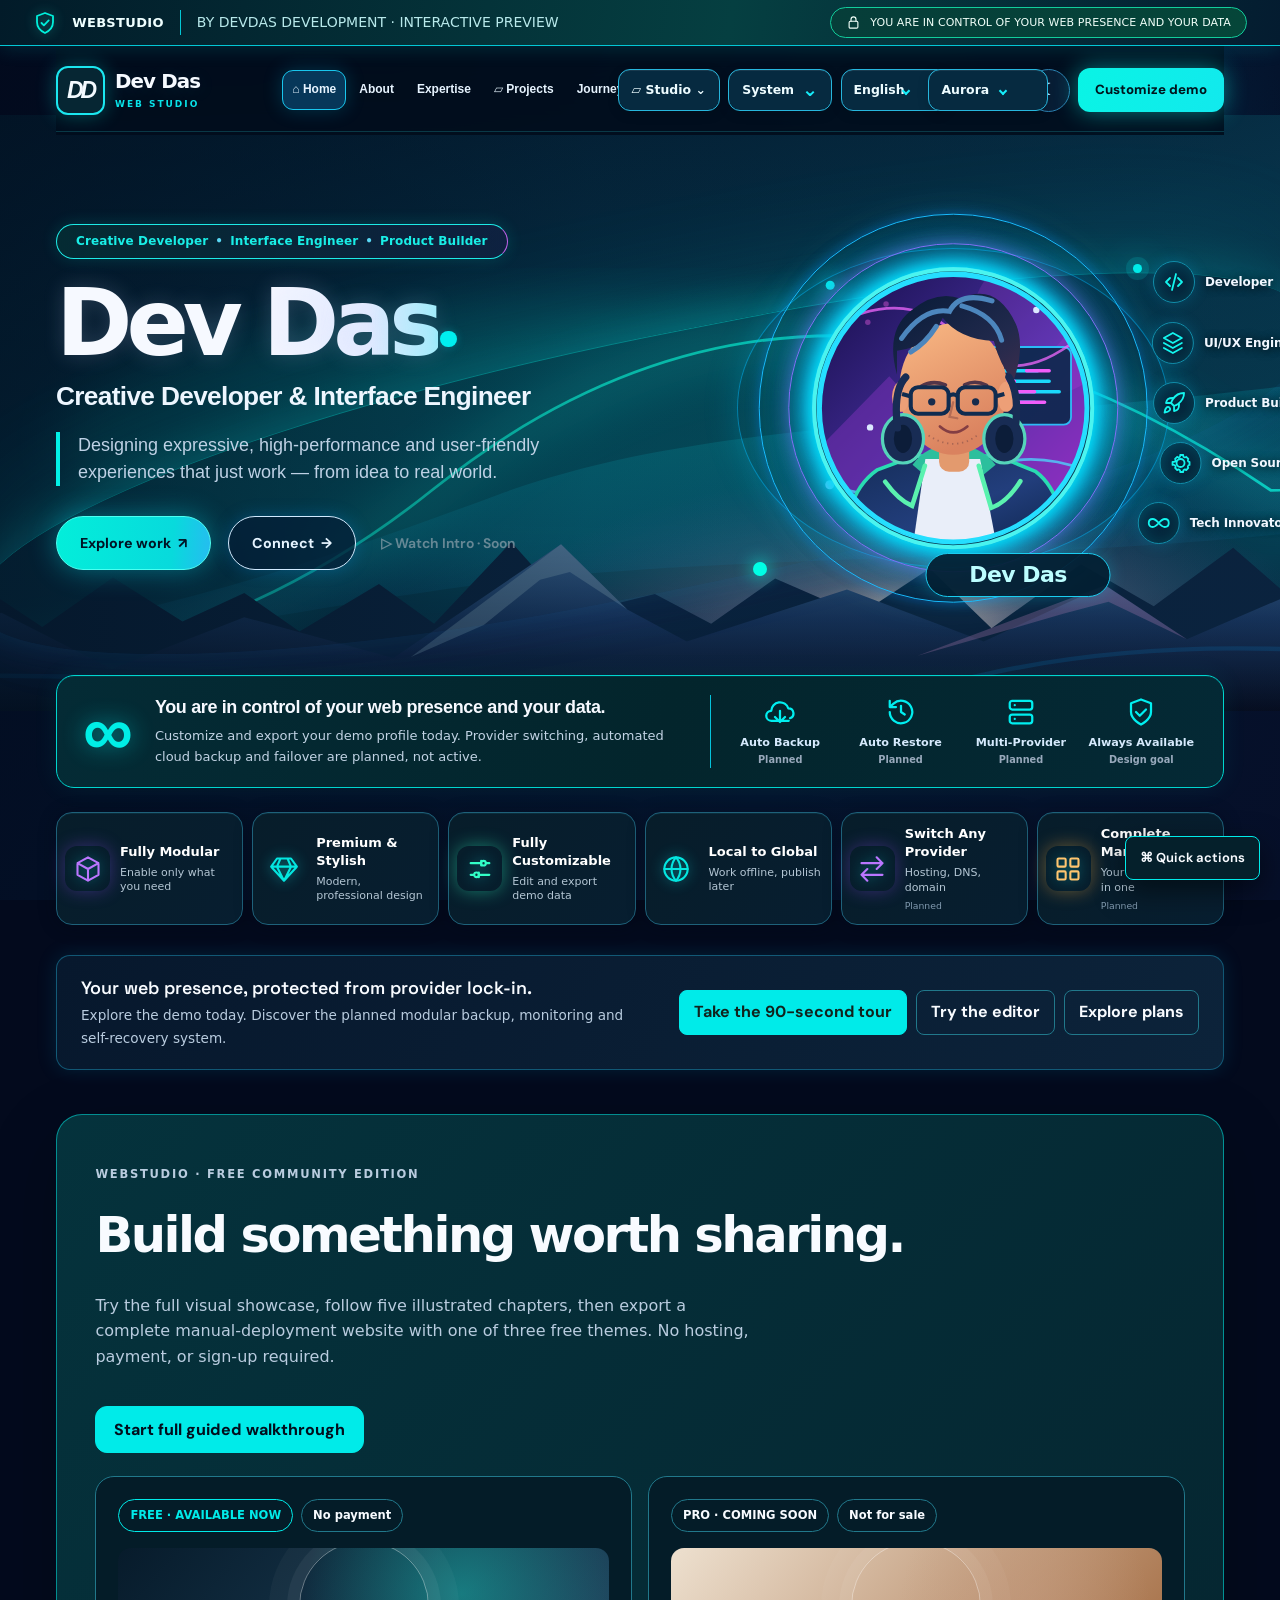
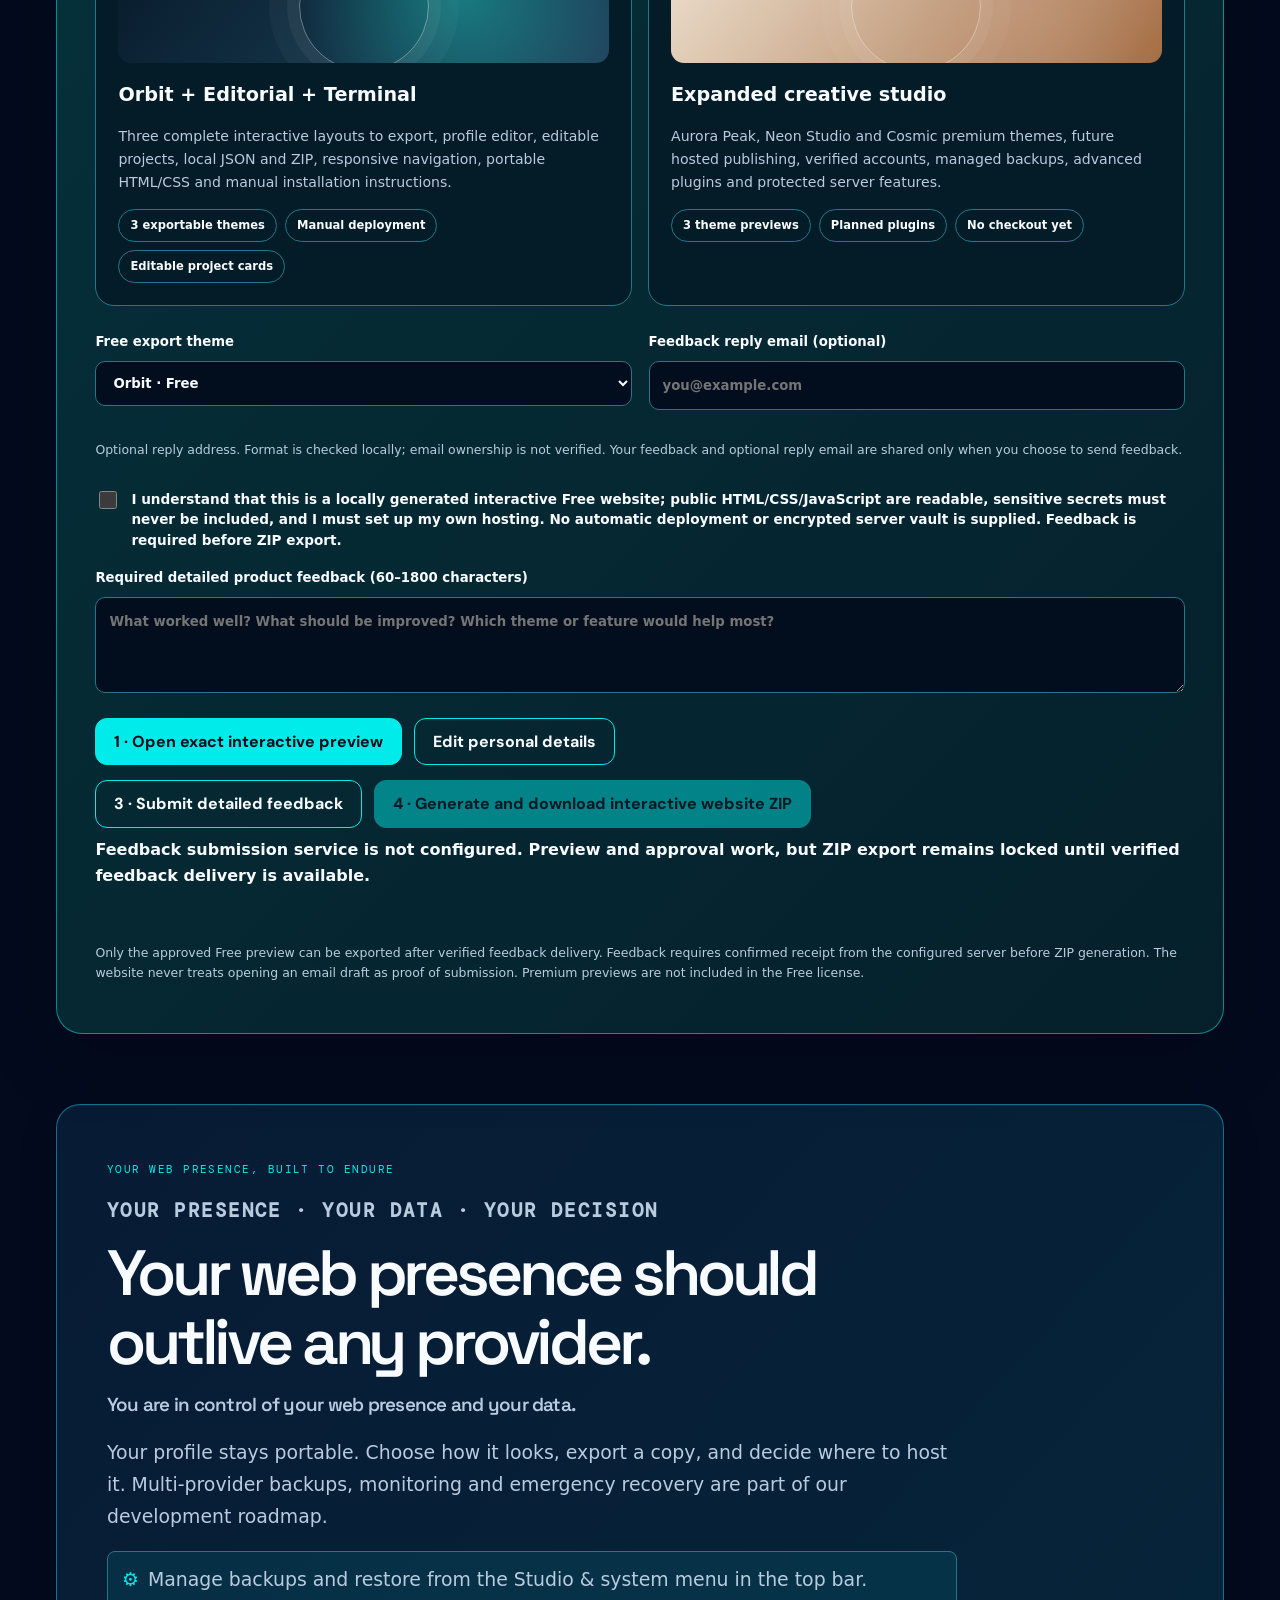
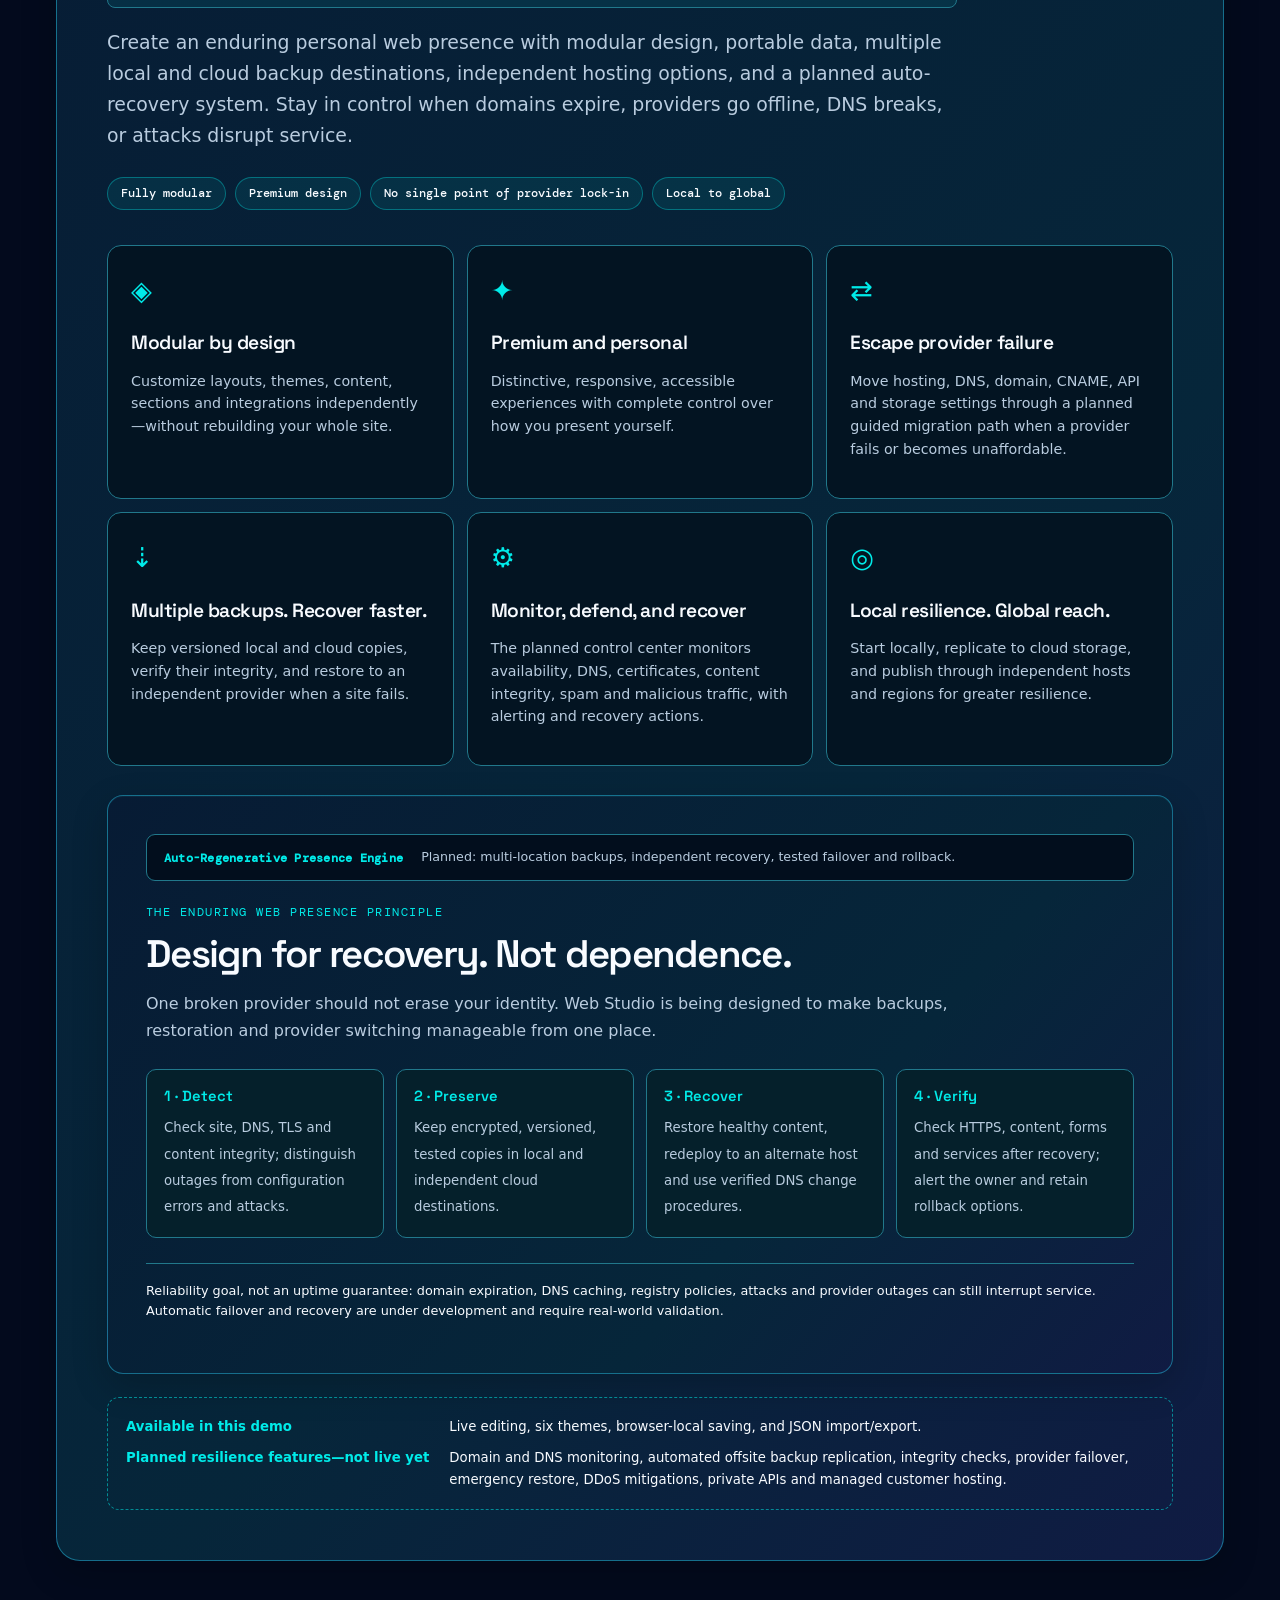
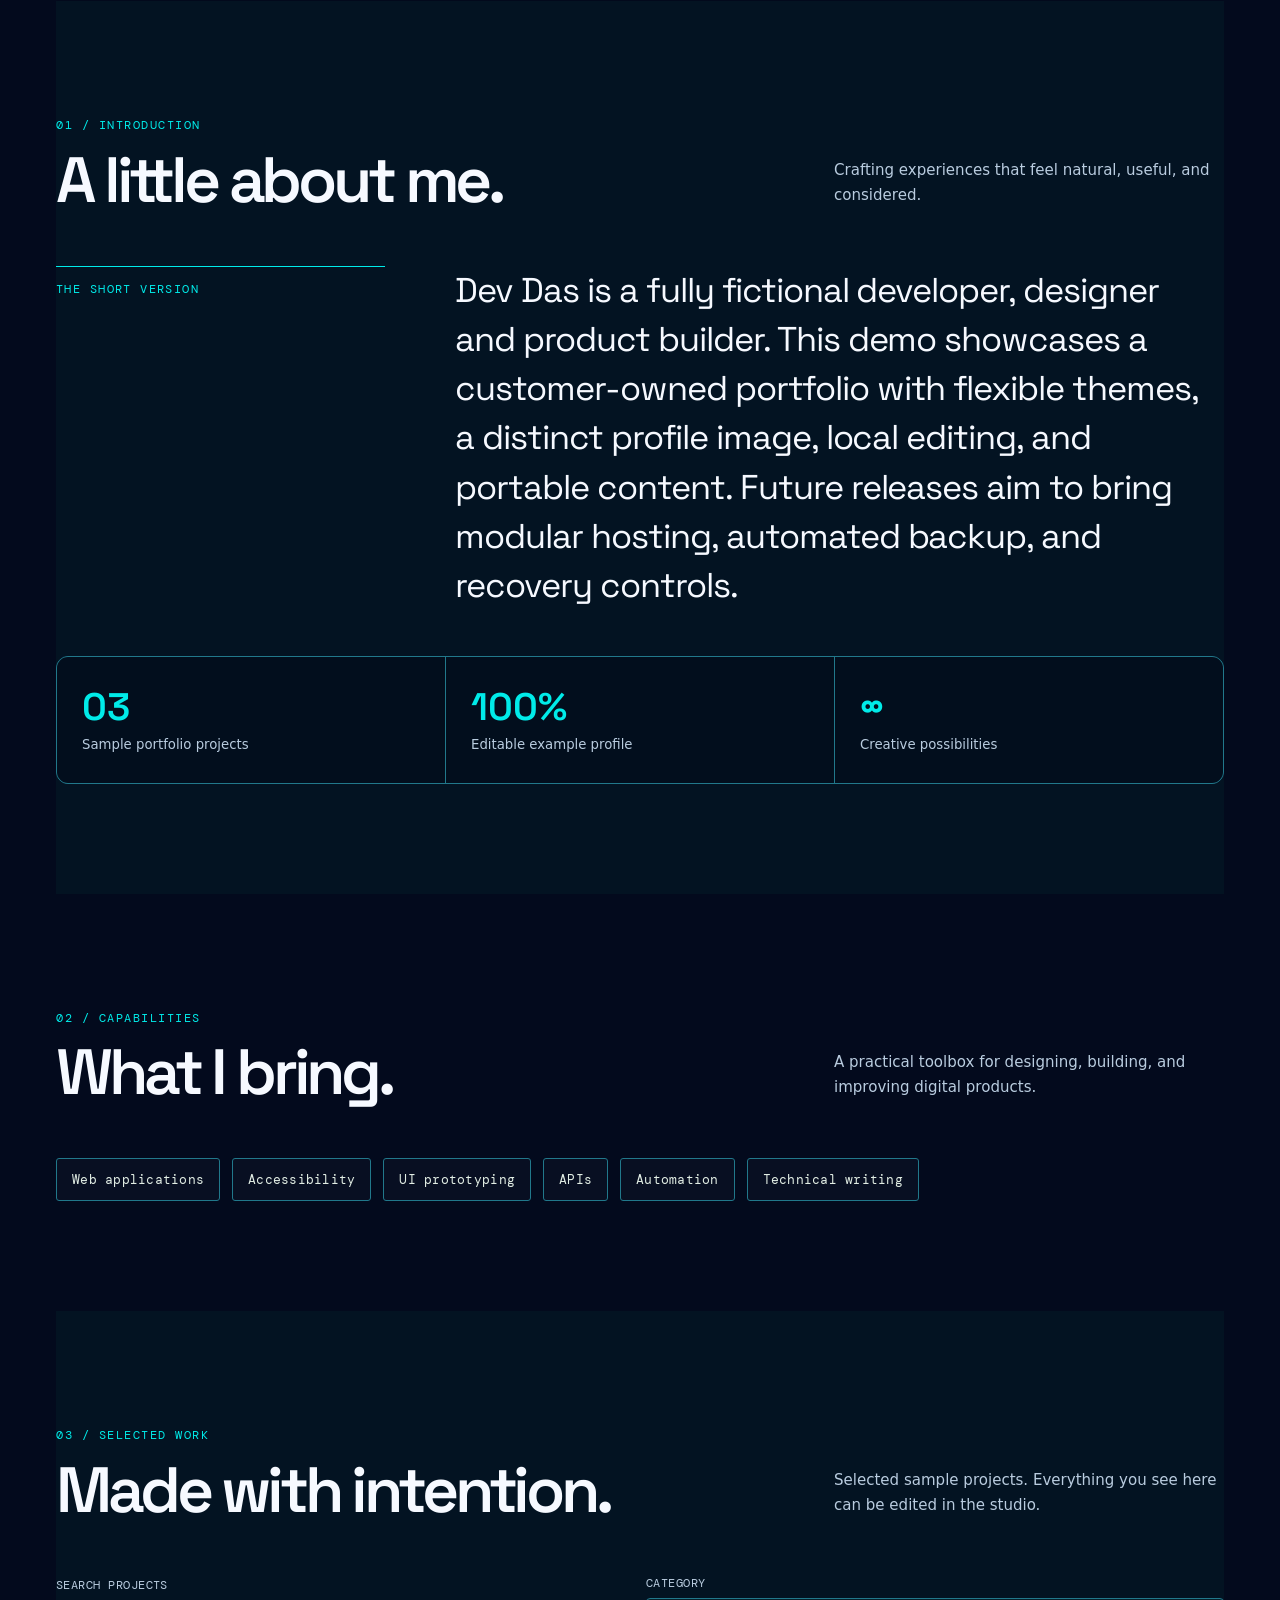
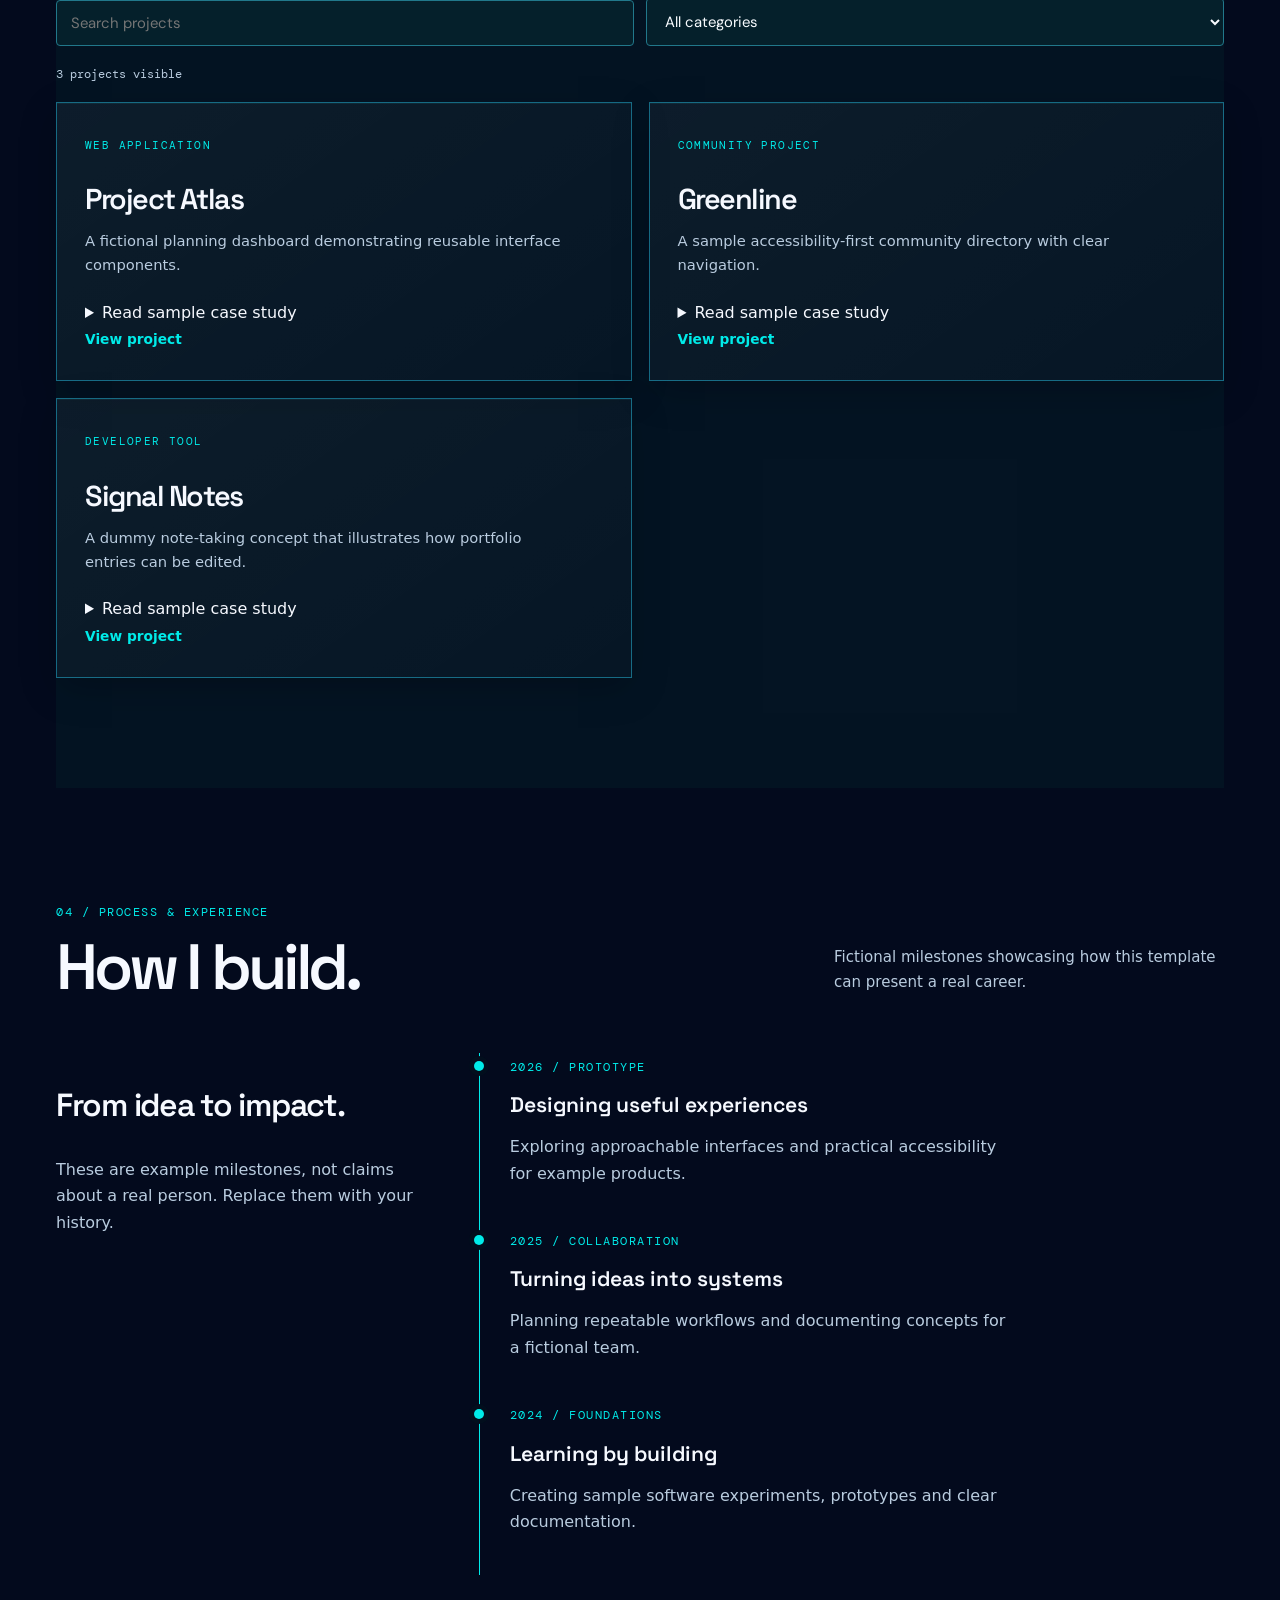
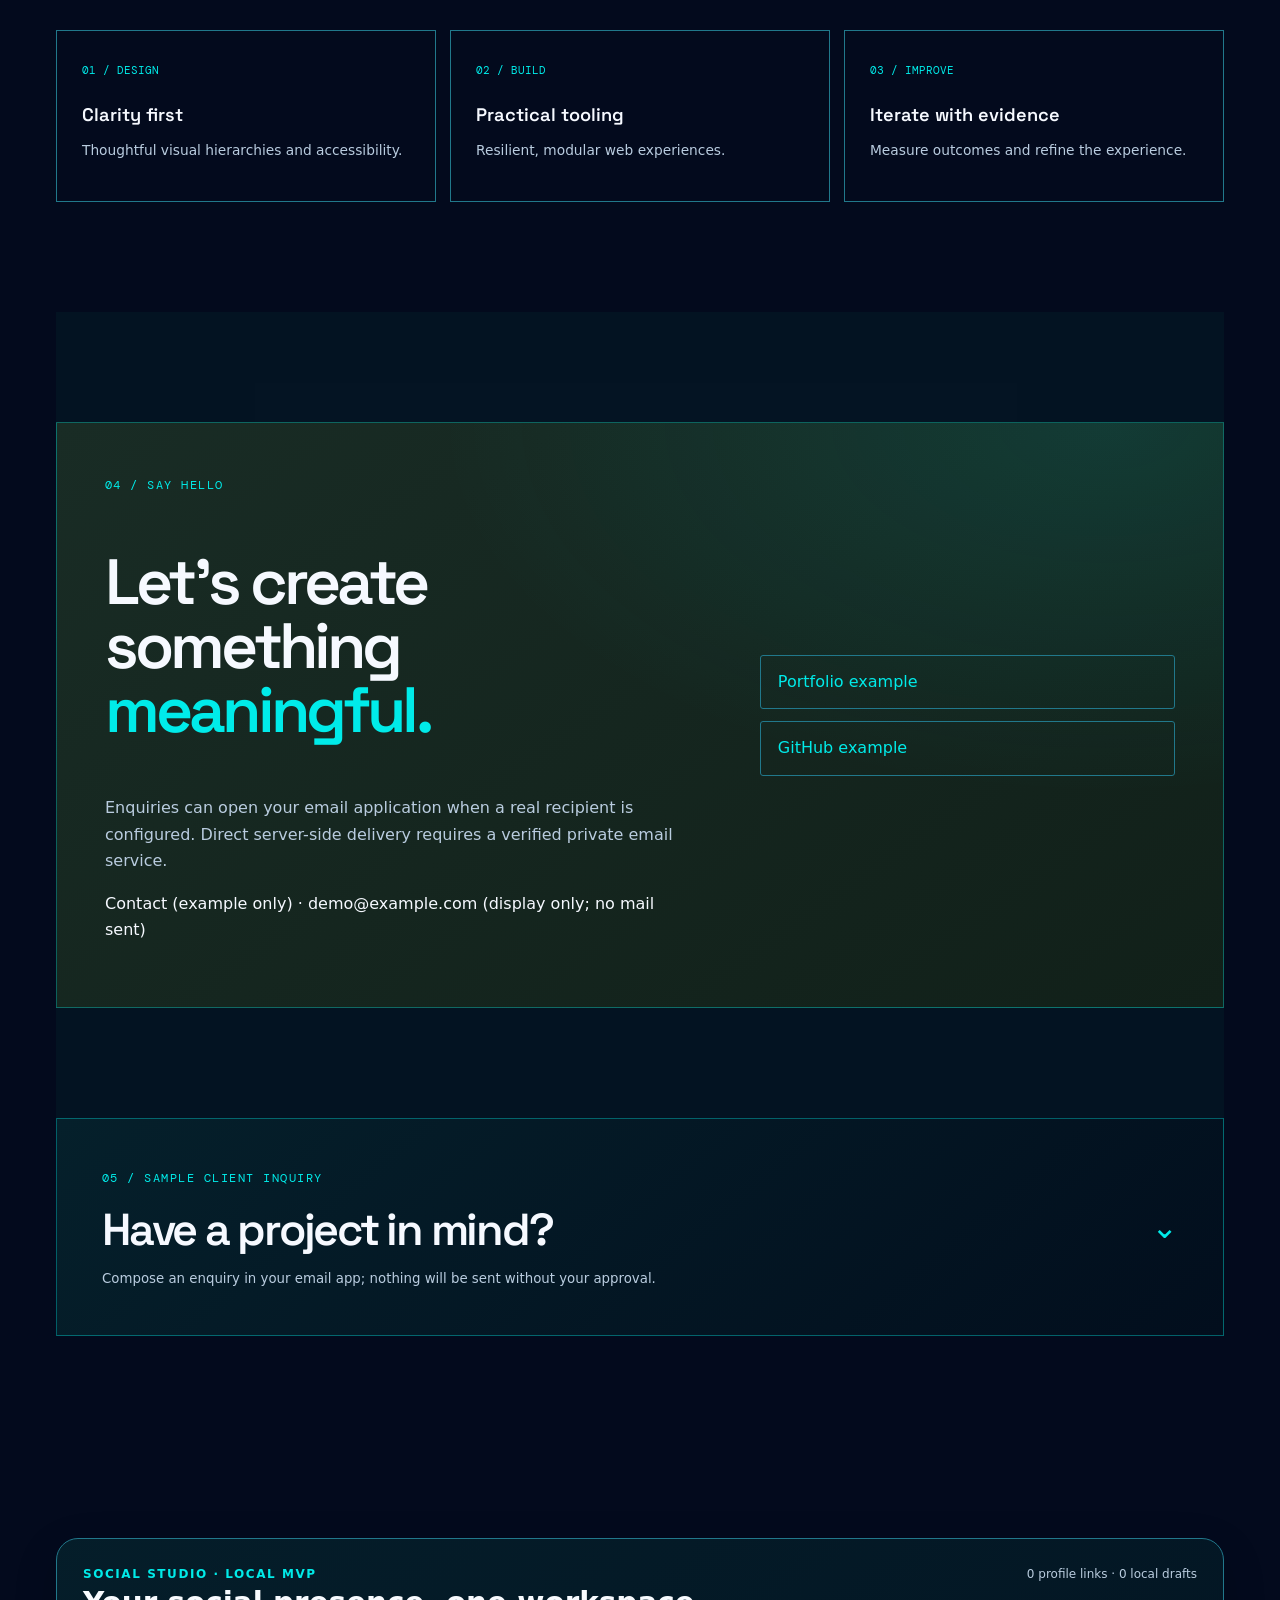
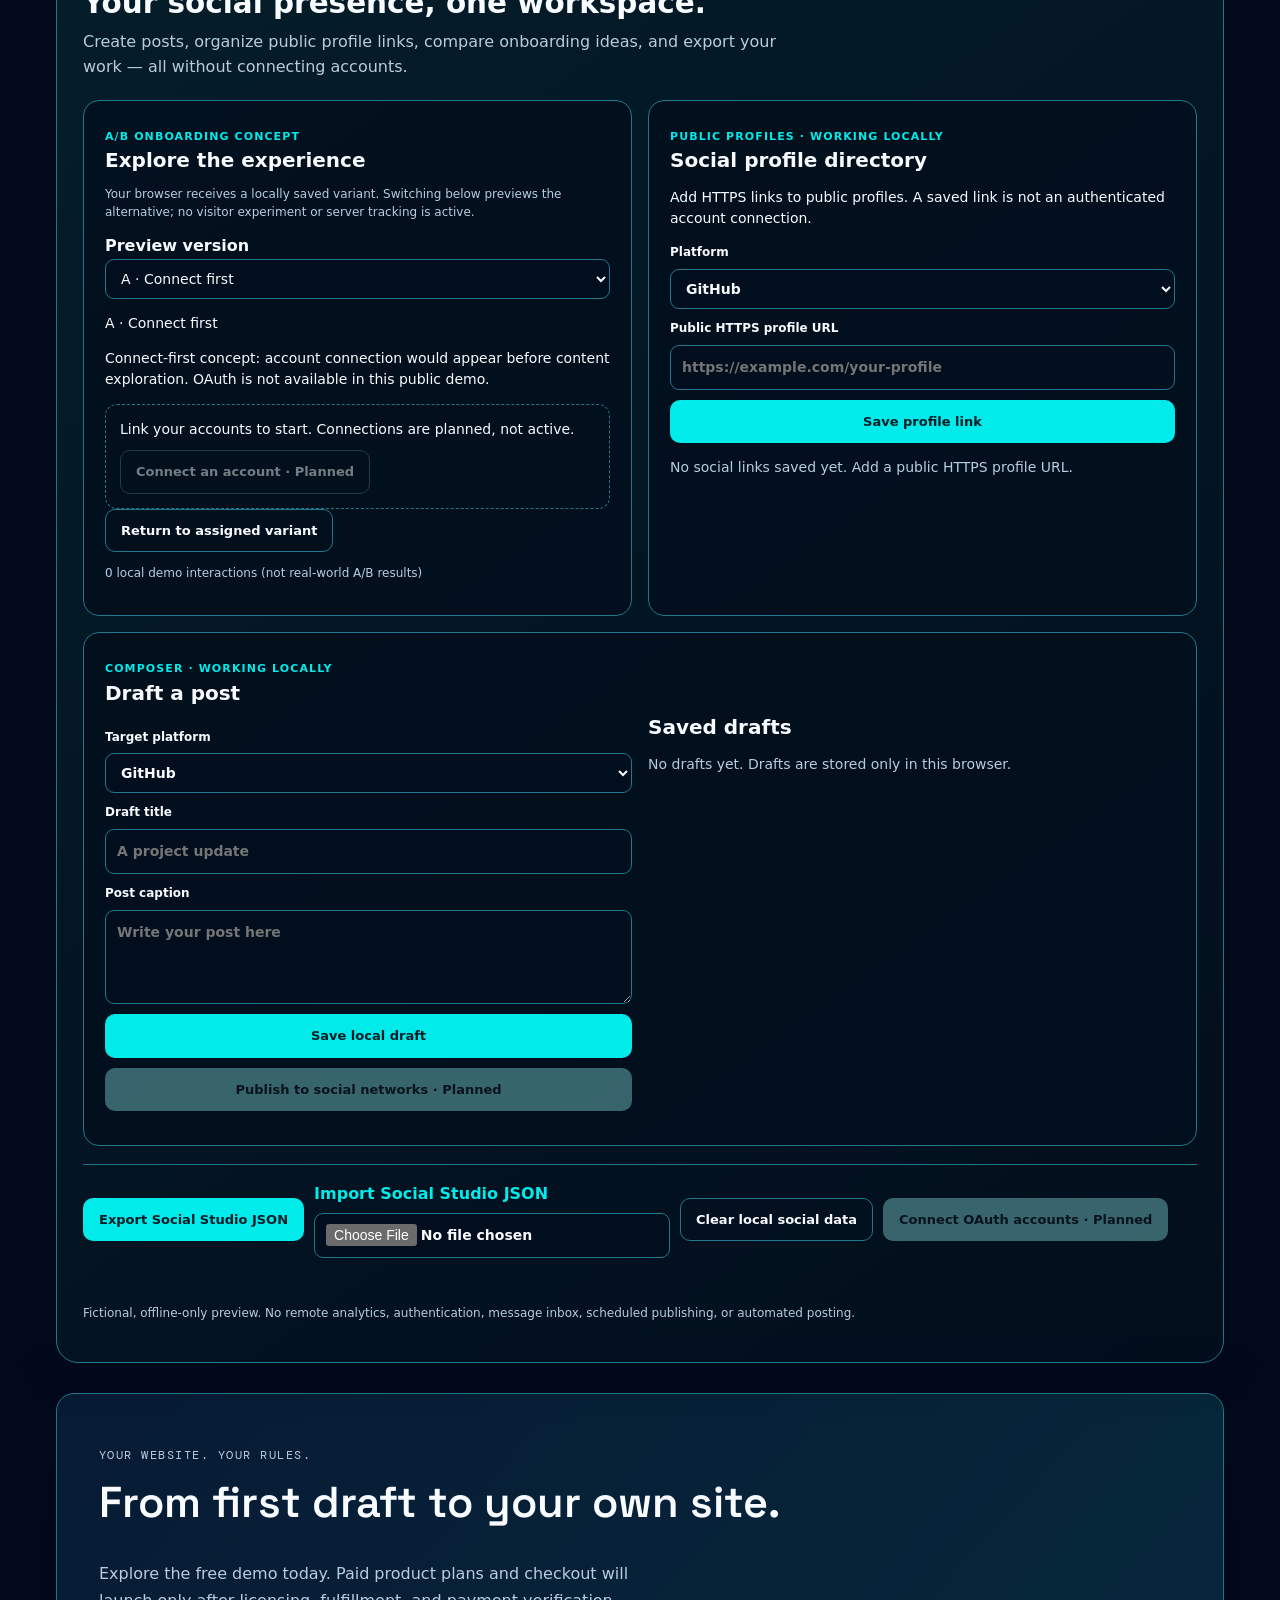
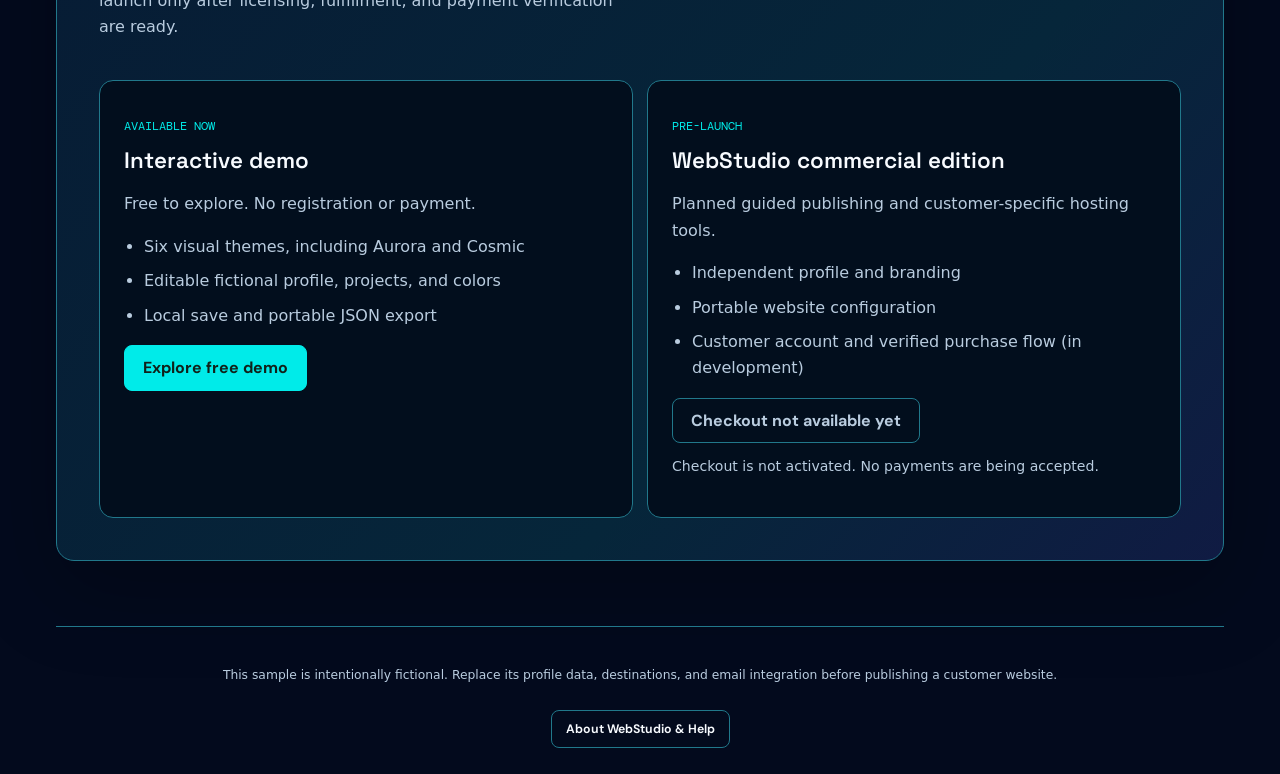
==== commit 2c4f82ee: "ux(free): explain verified feedback receipt requirement and remove unverified attestation" ====
--- a/examples/customer-demo/index.html
+++ b/examples/customer-demo/index.html
@@ -223,7 +223,7 @@
       <div id="ws-free-turnstile" aria-label="Feedback anti-spam challenge" hidden></div>
       <div class="ws-free-row">
         <button type="button" class="ws-free-btn secondary" id="ws-free-feedback">3 · Submit detailed feedback</button>
-        <button type="button" class="ws-free-btn secondary" id="ws-free-confirm-send" hidden>Confirm I sent the feedback email</button>
+        
         <button type="button" class="ws-free-btn" id="ws-free-export" disabled>4 · Generate and download interactive website ZIP</button>
       </div>
       <div id="ws-free-status" class="ws-free-status" role="status" aria-live="polite"></div>
@@ -232,7 +232,7 @@
         <p>It's been around 48 hours since you started the Free edition. Your detailed feedback would help improve the next release. Features and previously exported websites remain usable.</p>
         <button type="button" class="ws-free-btn secondary" id="ws-free-reminder-dismiss">Dismiss reminder</button>
       </div>
-      <p class="ws-free-hint">Only the approved Free preview can be exported. Feedback must be submitted through the configured endpoint, or sent by email with explicit manual confirmation. Manual confirmation is not proof of delivery. Premium previews are not included in the Free license.</p>
+      <p class="ws-free-hint">Only the approved Free preview can be exported after verified feedback delivery. Feedback requires confirmed receipt from the configured server before ZIP generation. The website never treats opening an email draft as proof of submission. Premium previews are not included in the Free license.</p>
     </section>
       <div class="studio-ticker" aria-label="Skills and interests"><div class="ticker-track" aria-hidden="true"><span>CREATIVE ENGINEERING <b>✦</b></span><span>WEB EXPERIENCES <b>✦</b></span><span>ACCESSIBLE DESIGN <b>✦</b></span><span>IDEAS INTO PRODUCTS <b>✦</b></span><span>CREATIVE ENGINEERING <b>✦</b></span><span>WEB EXPERIENCES <b>✦</b></span><span>ACCESSIBLE DESIGN <b>✦</b></span><span>IDEAS INTO PRODUCTS <b>✦</b></span></div></div>
       <section class="usp-section" id="studio-platform" aria-labelledby="usp-heading">
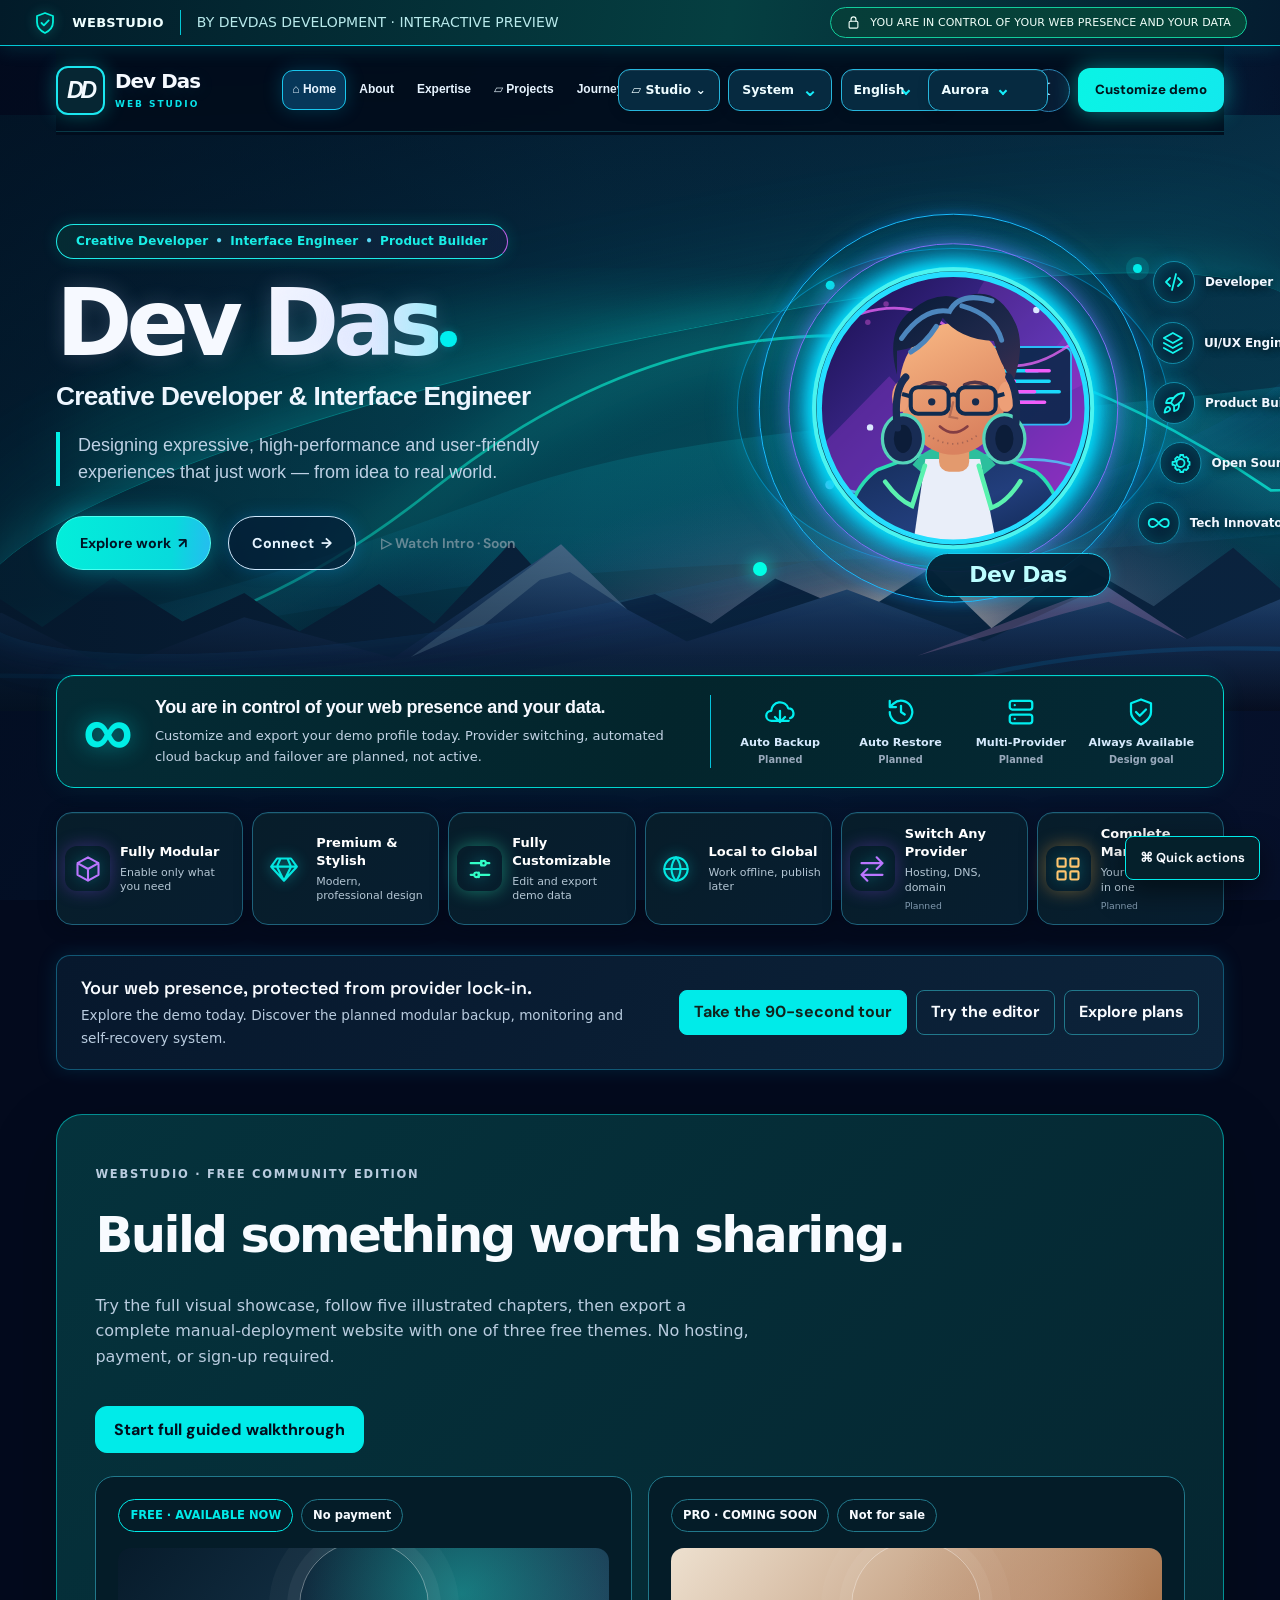
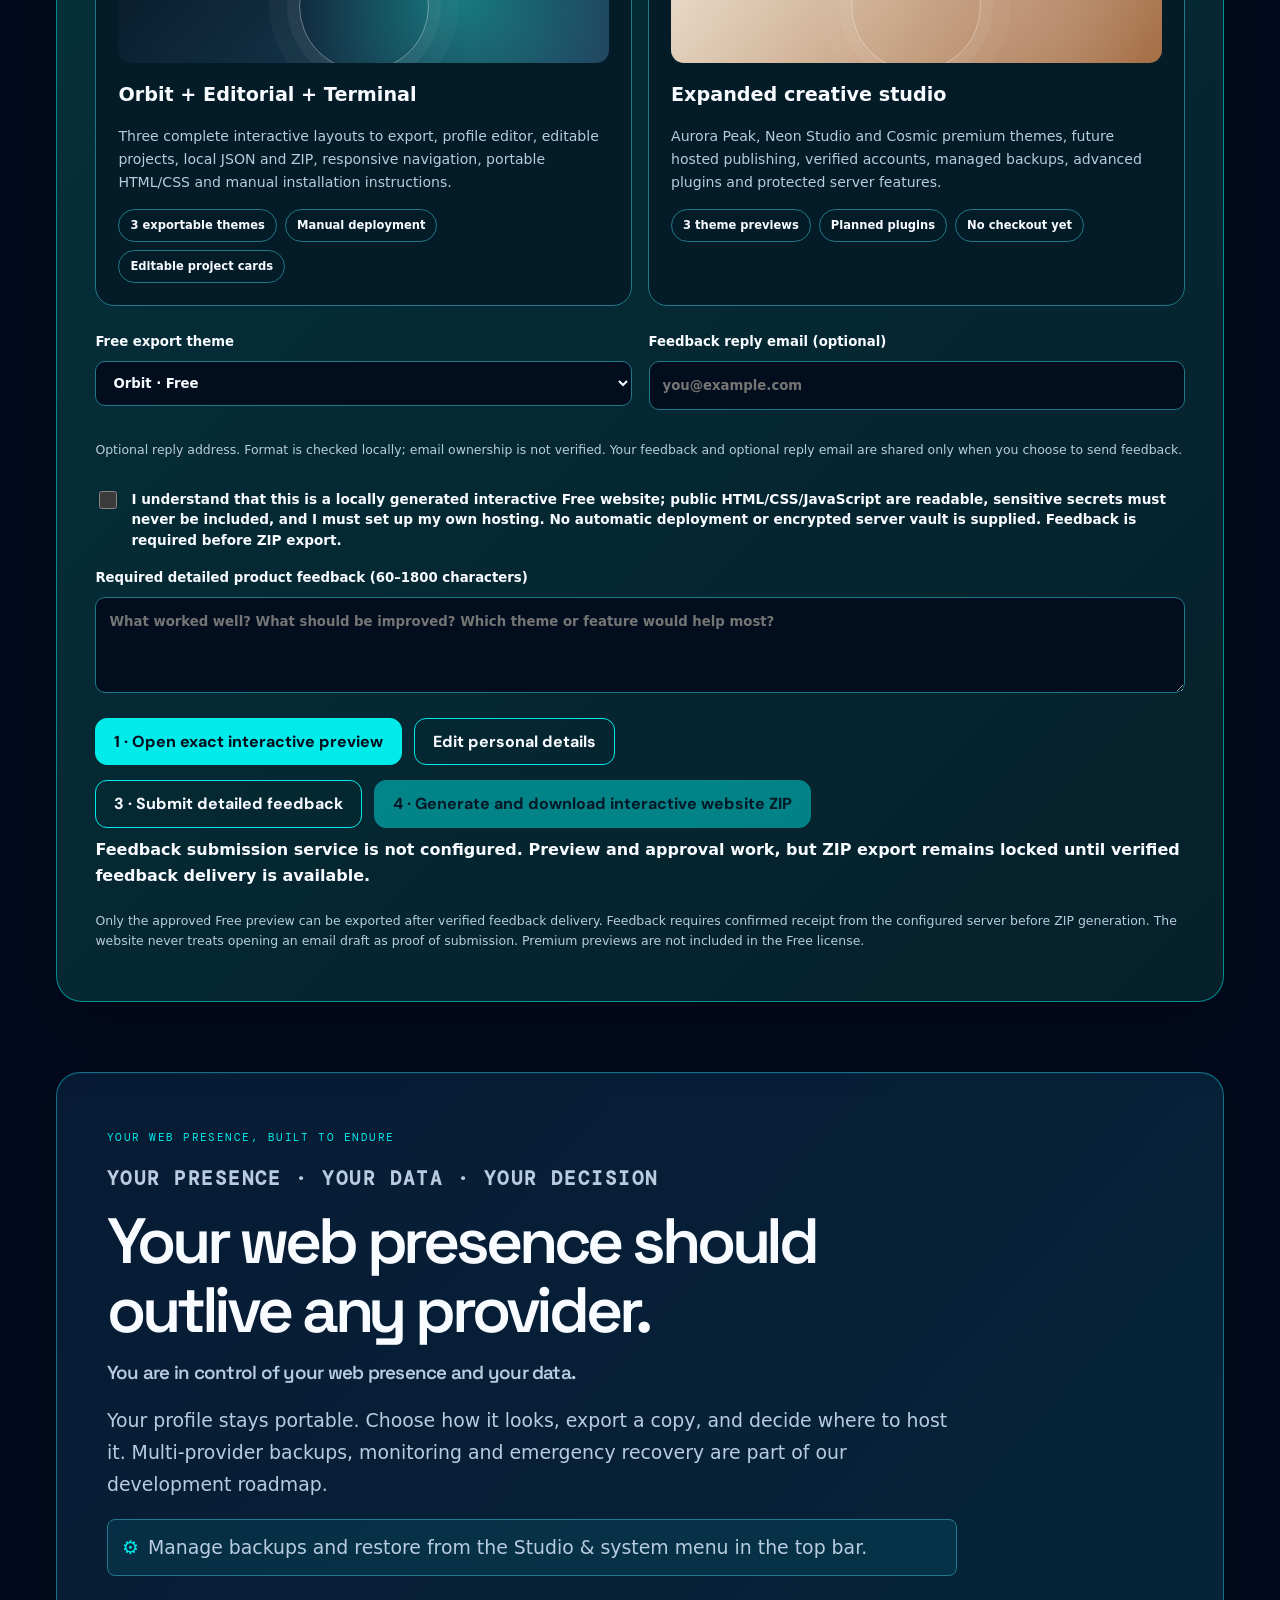
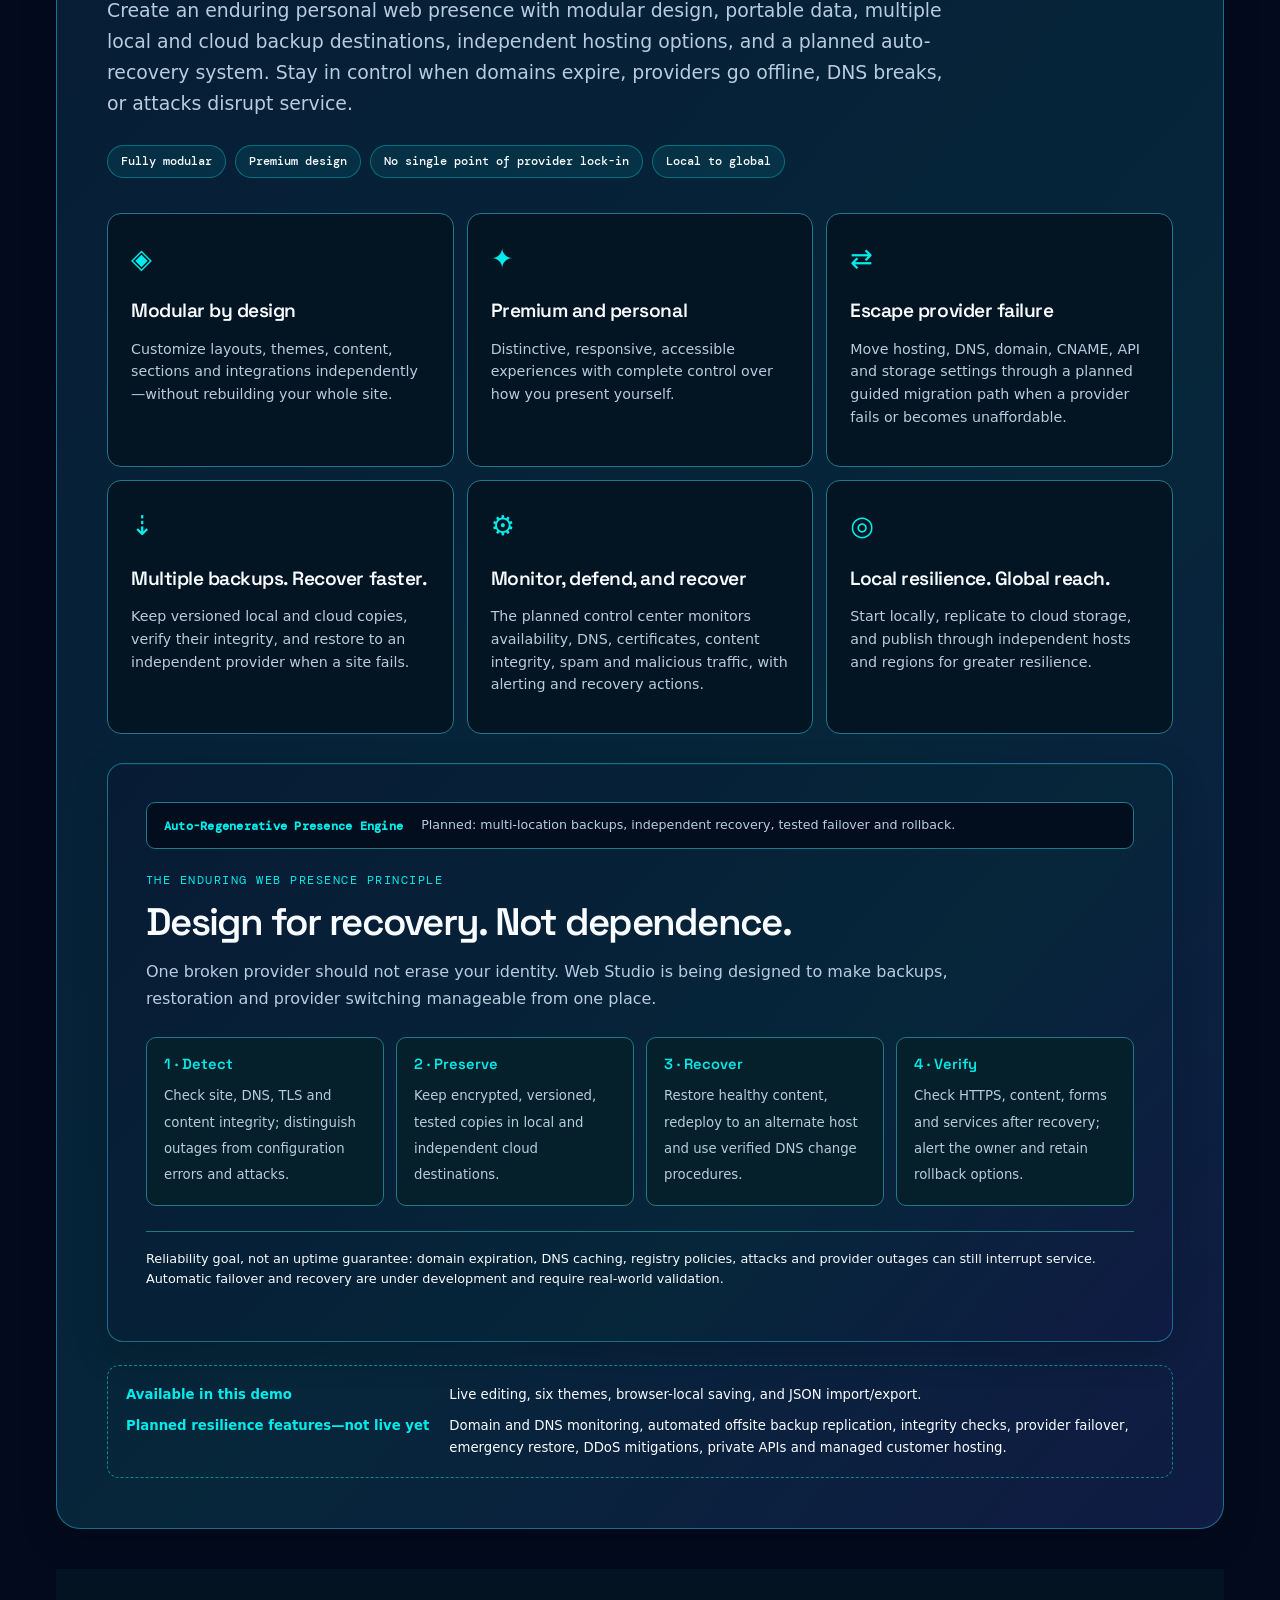
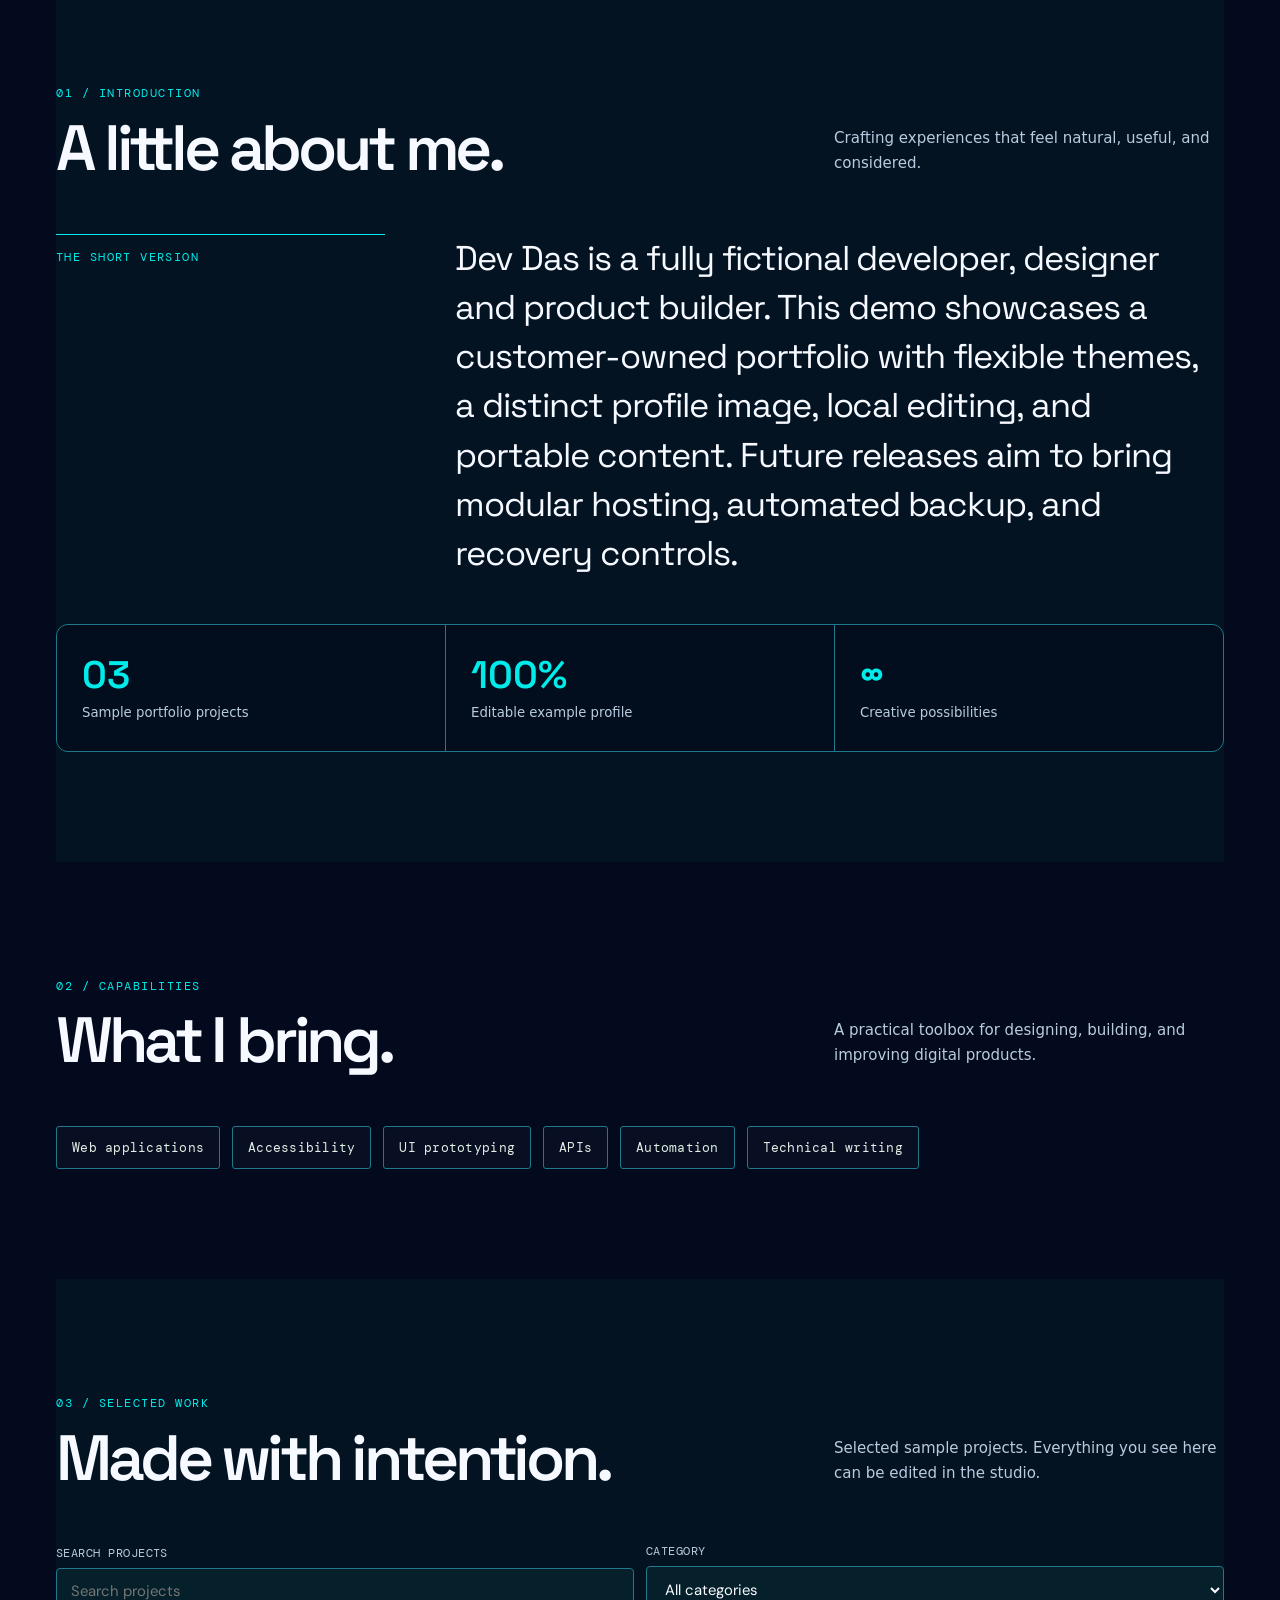
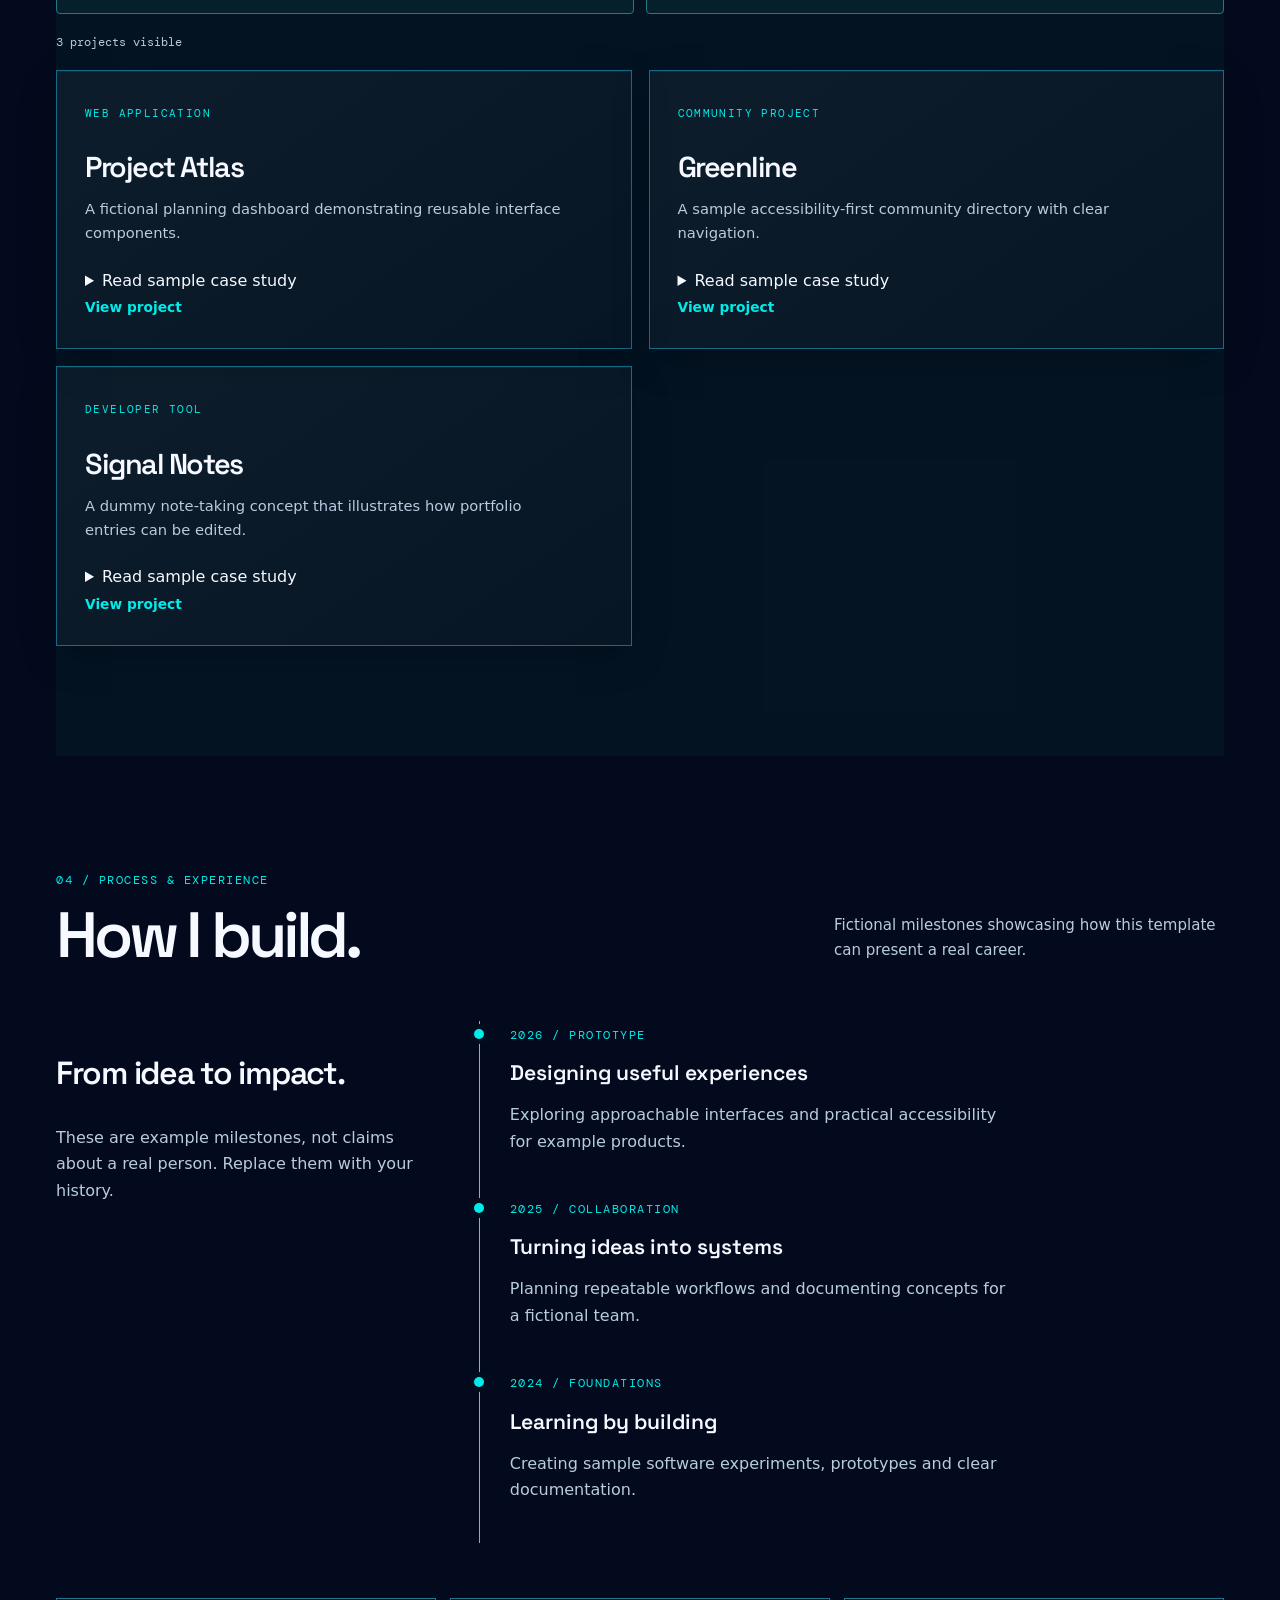
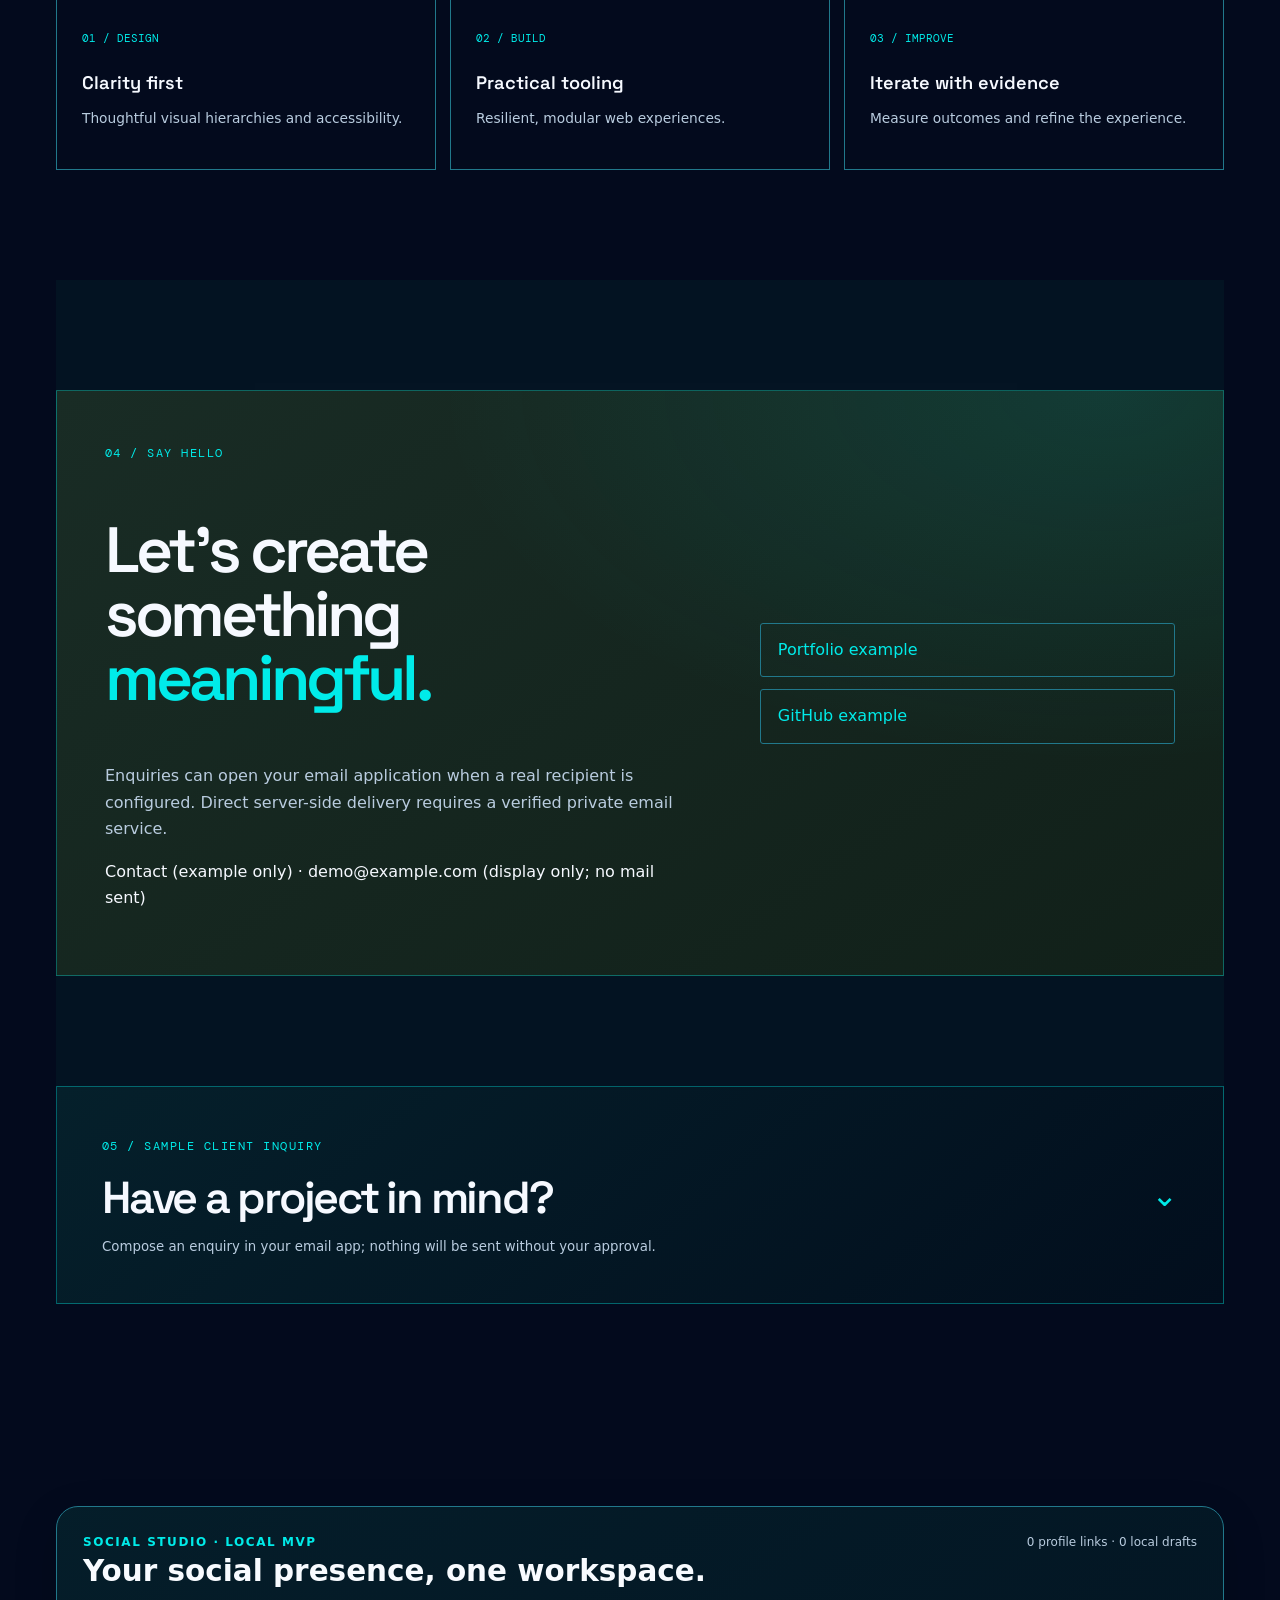
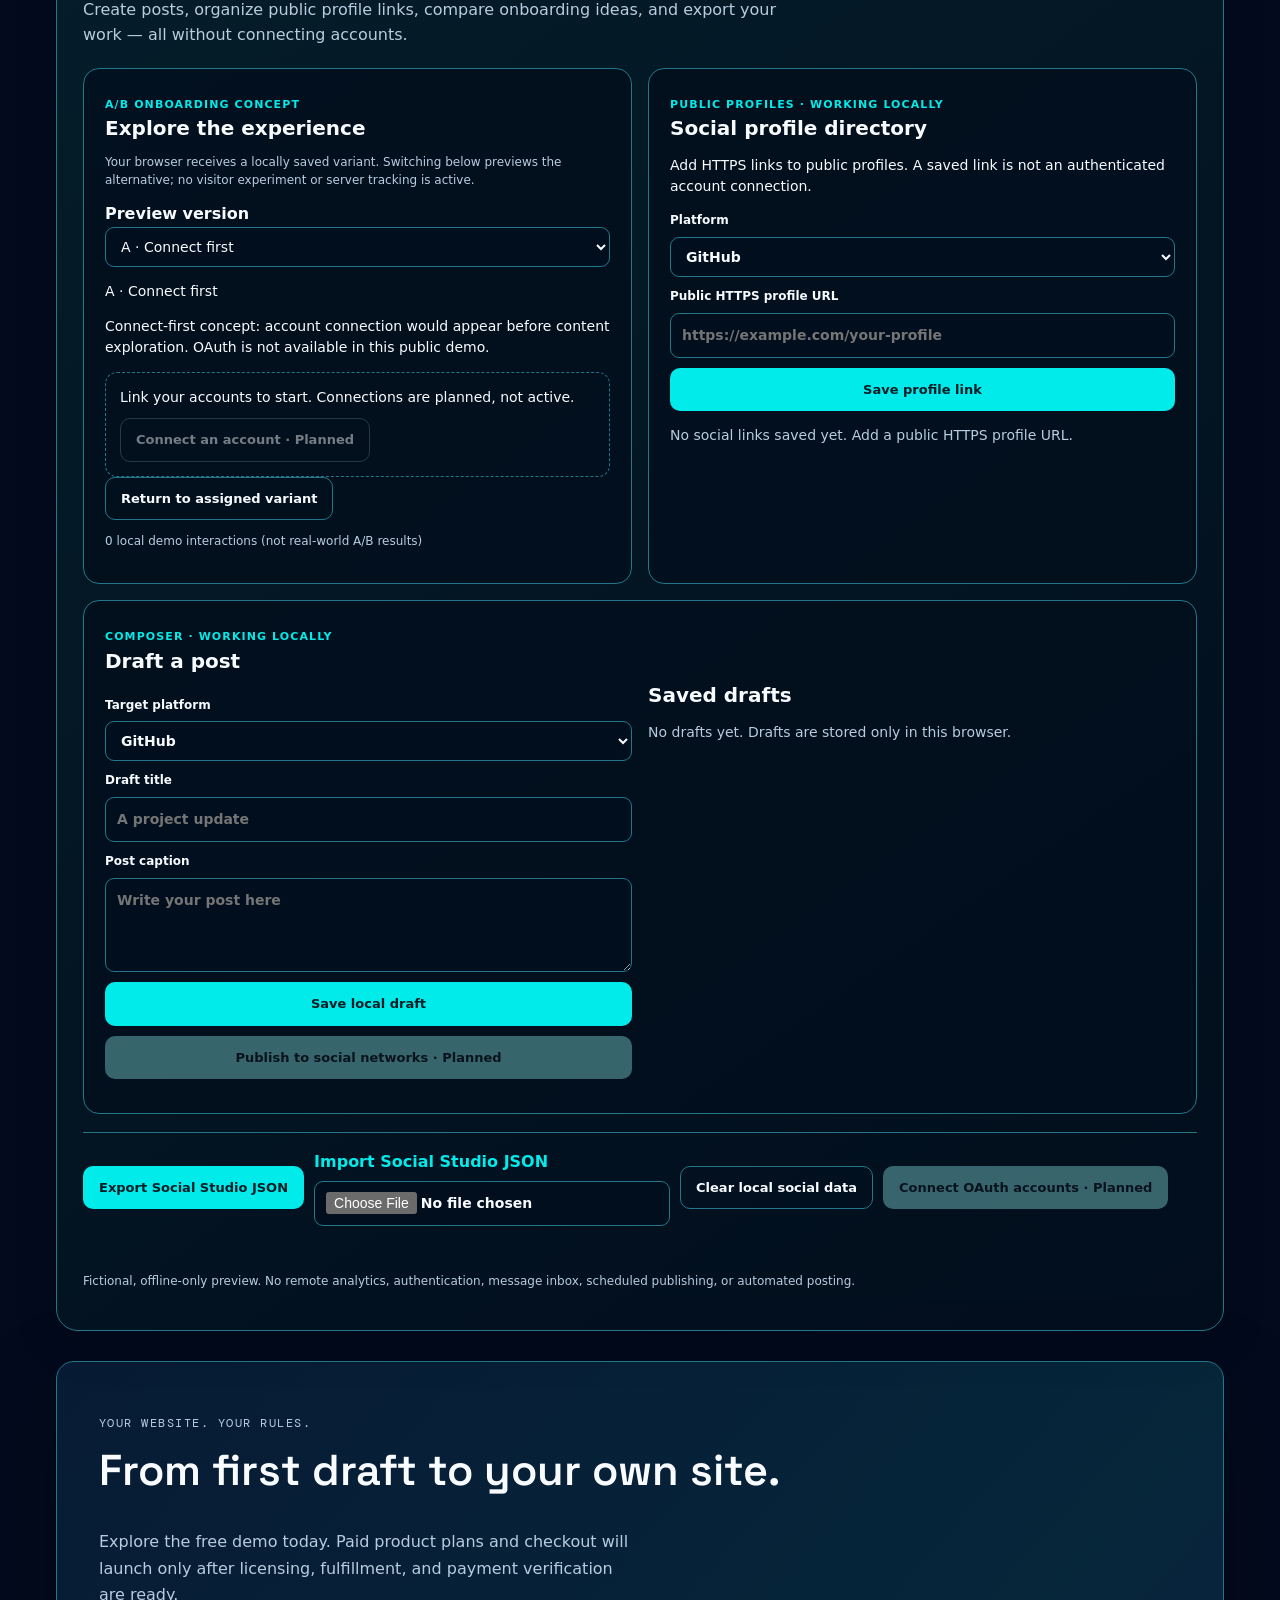
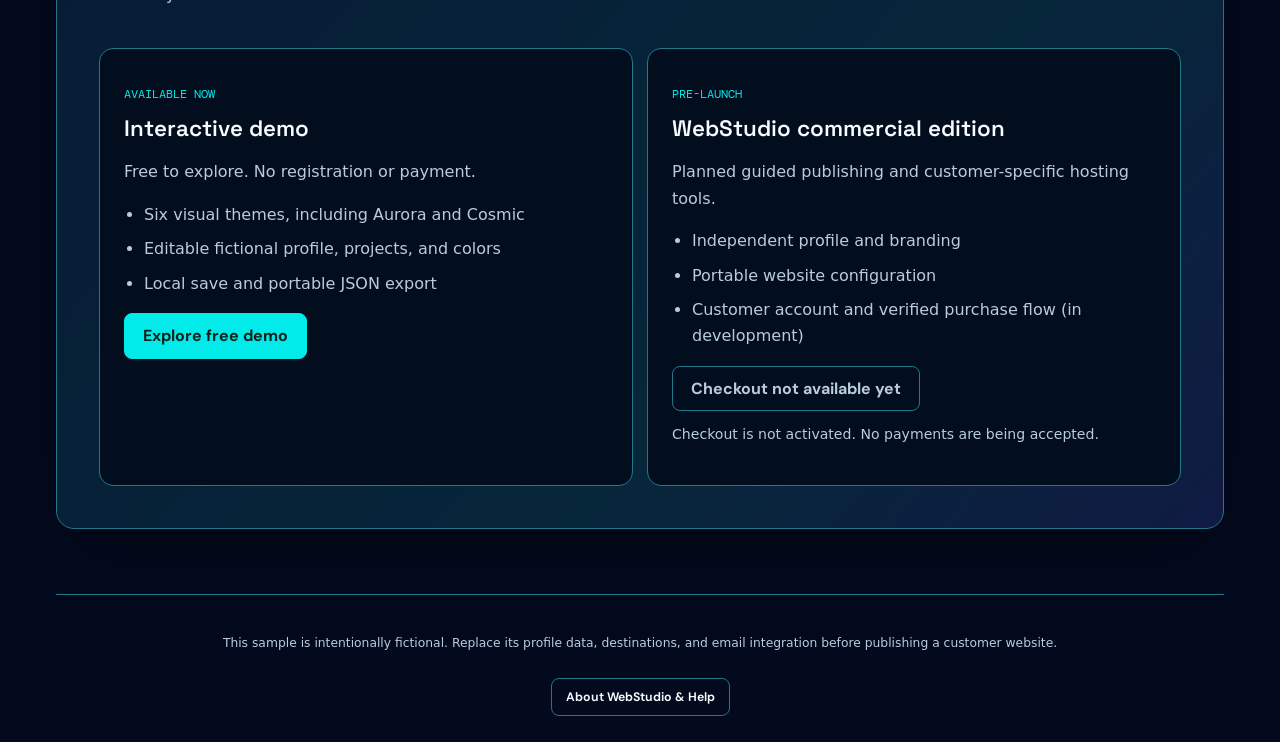
==== commit 86dd4c61: "fix(free): remove duplicate status live-region ID caught by Chromium" ====
--- a/examples/customer-demo/index.html
+++ b/examples/customer-demo/index.html
@@ -227,7 +227,6 @@
         <button type="button" class="ws-free-btn" id="ws-free-export" disabled>4 · Generate and download interactive website ZIP</button>
       </div>
       <div id="ws-free-status" class="ws-free-status" role="status" aria-live="polite"></div>
-      <div id="ws-free-status" class="ws-free-status" role="status" aria-live="polite"></div>
       <div class="ws-free-reminder" id="ws-free-reminder" hidden>
         <p>It's been around 48 hours since you started the Free edition. Your detailed feedback would help improve the next release. Features and previously exported websites remain usable.</p>
         <button type="button" class="ws-free-btn secondary" id="ws-free-reminder-dismiss">Dismiss reminder</button>
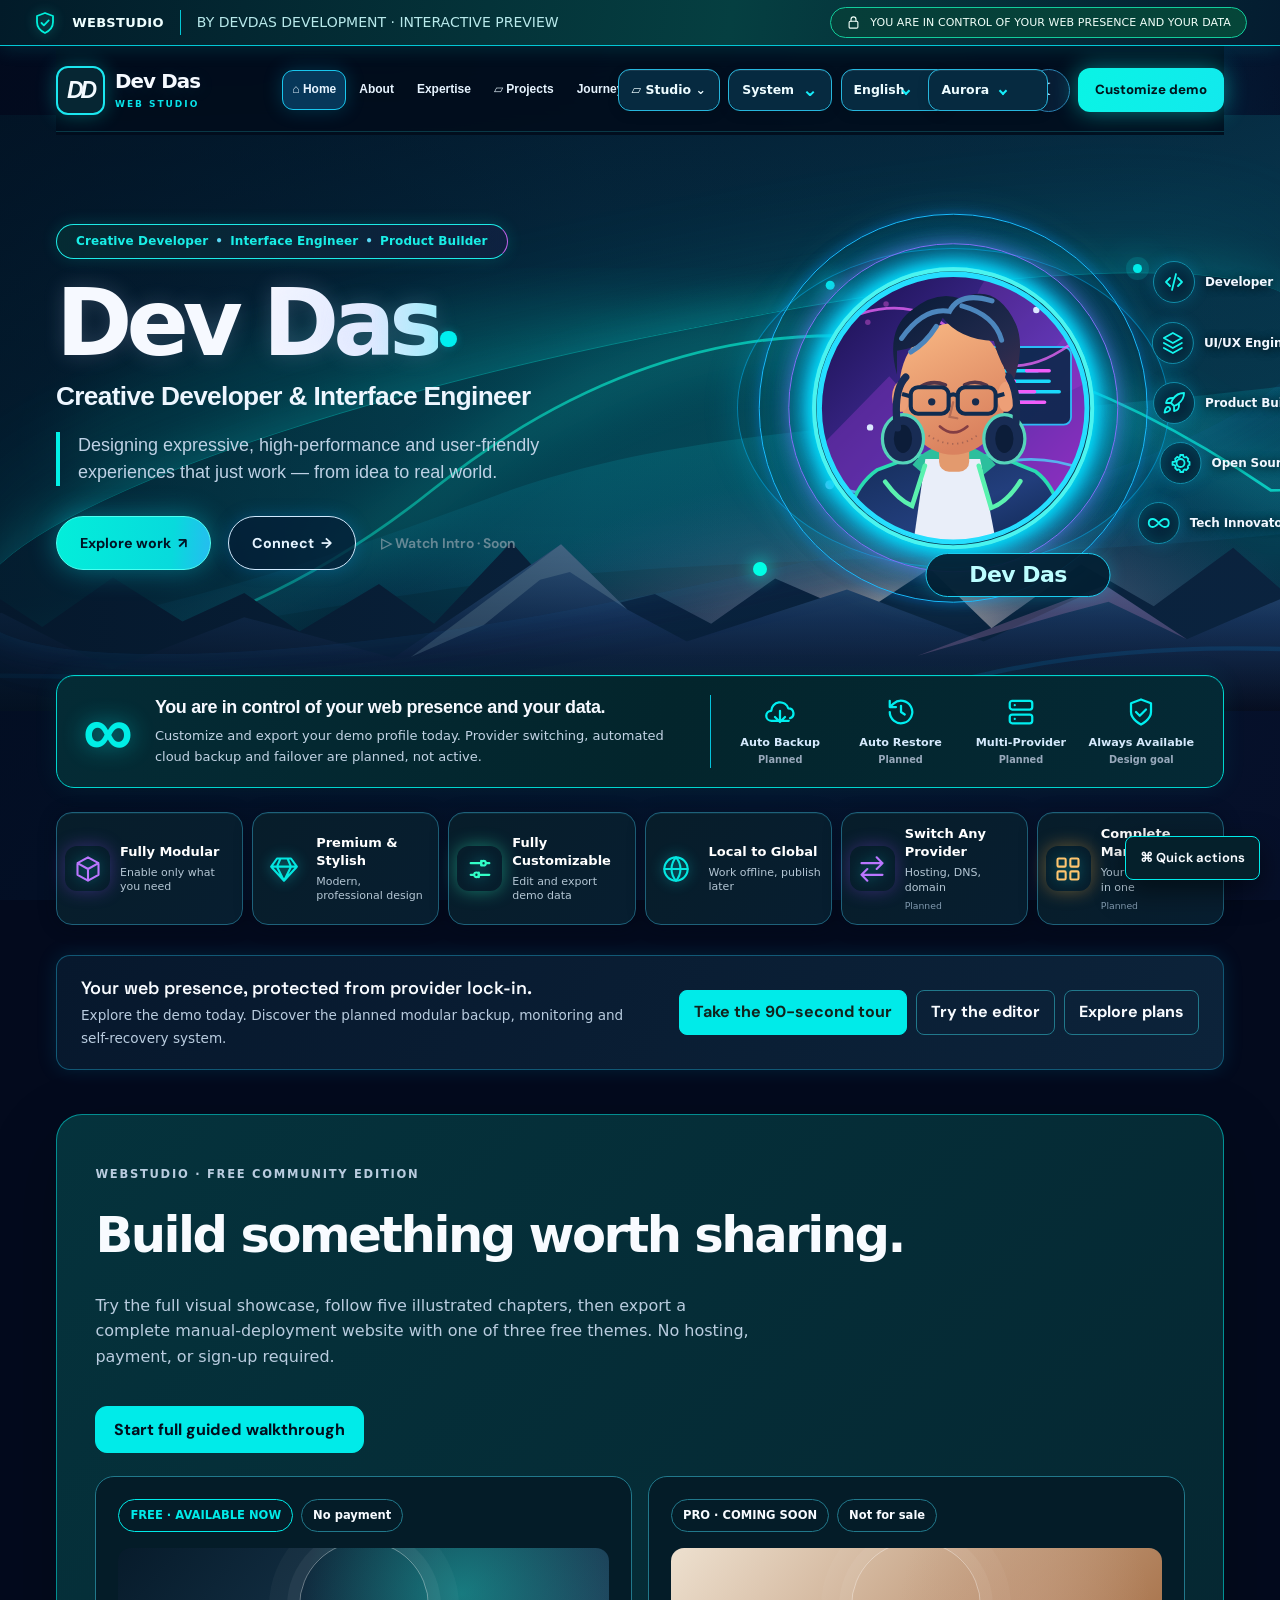
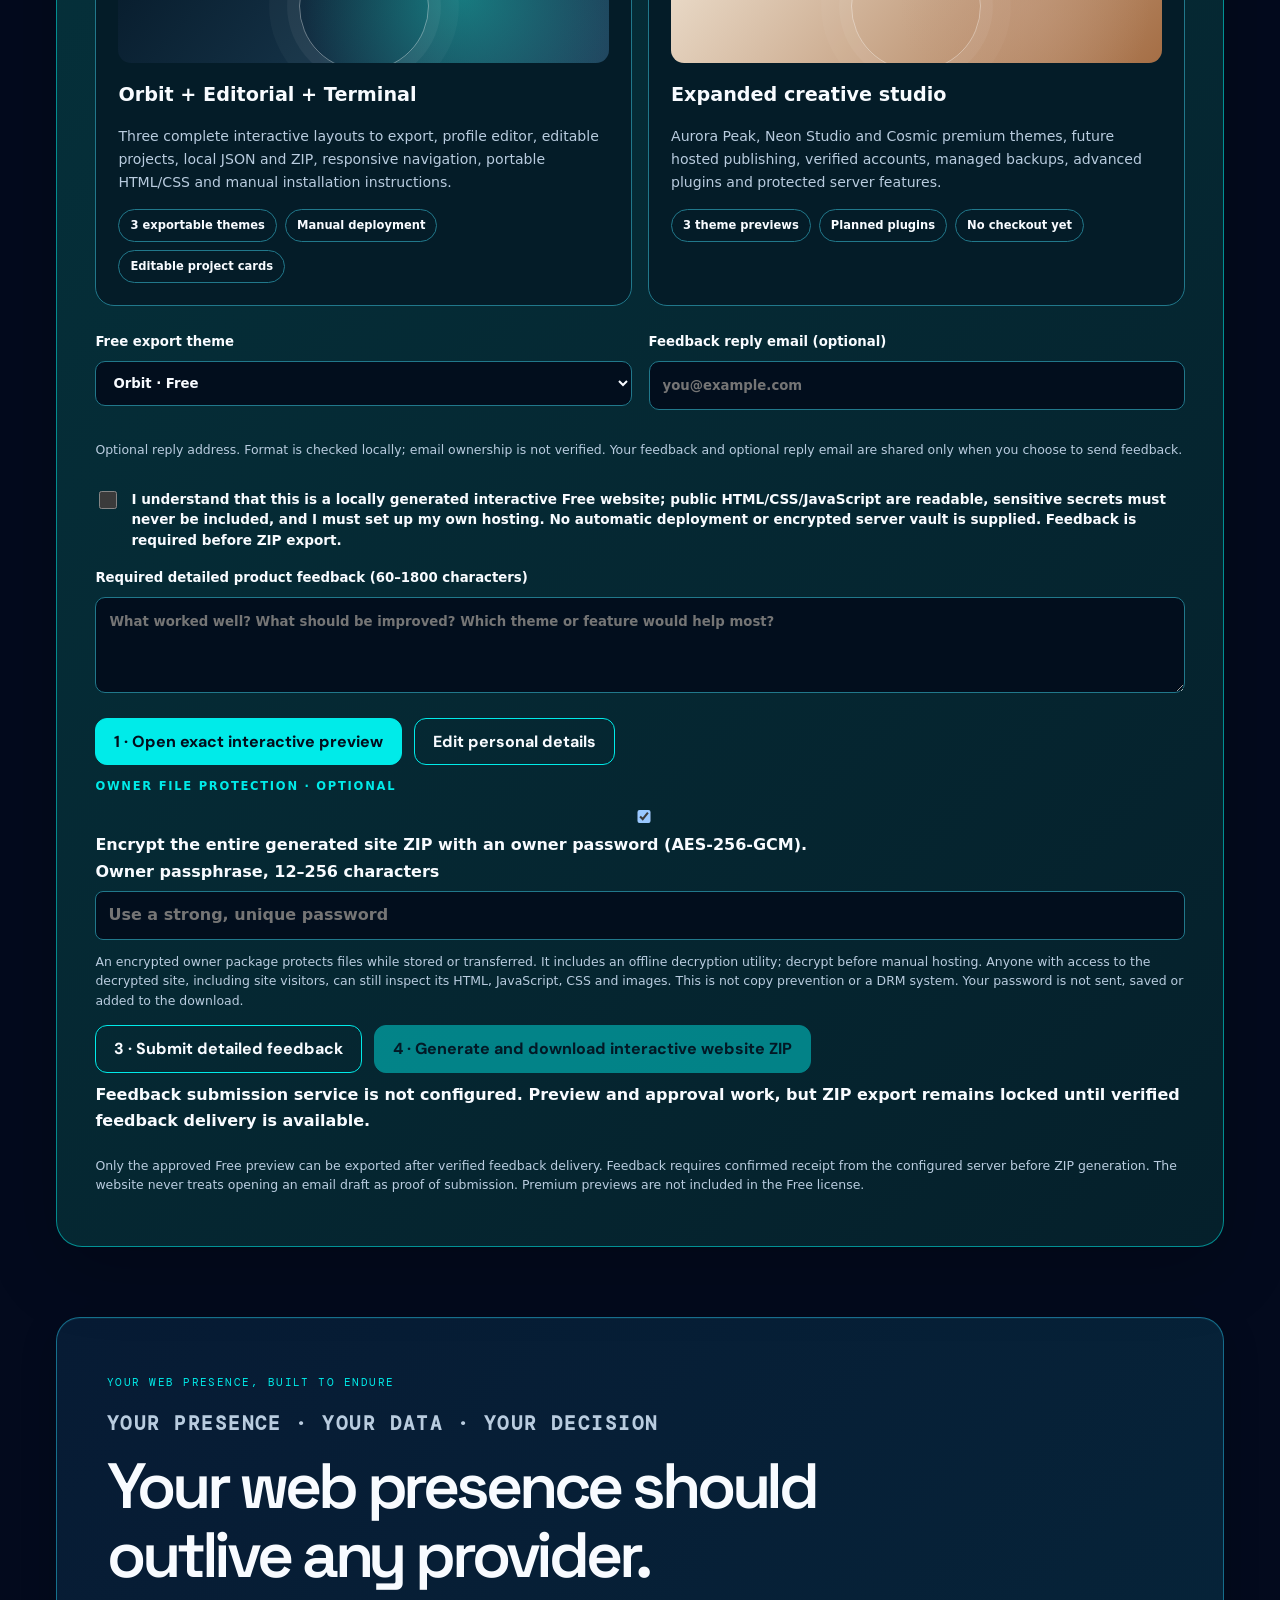
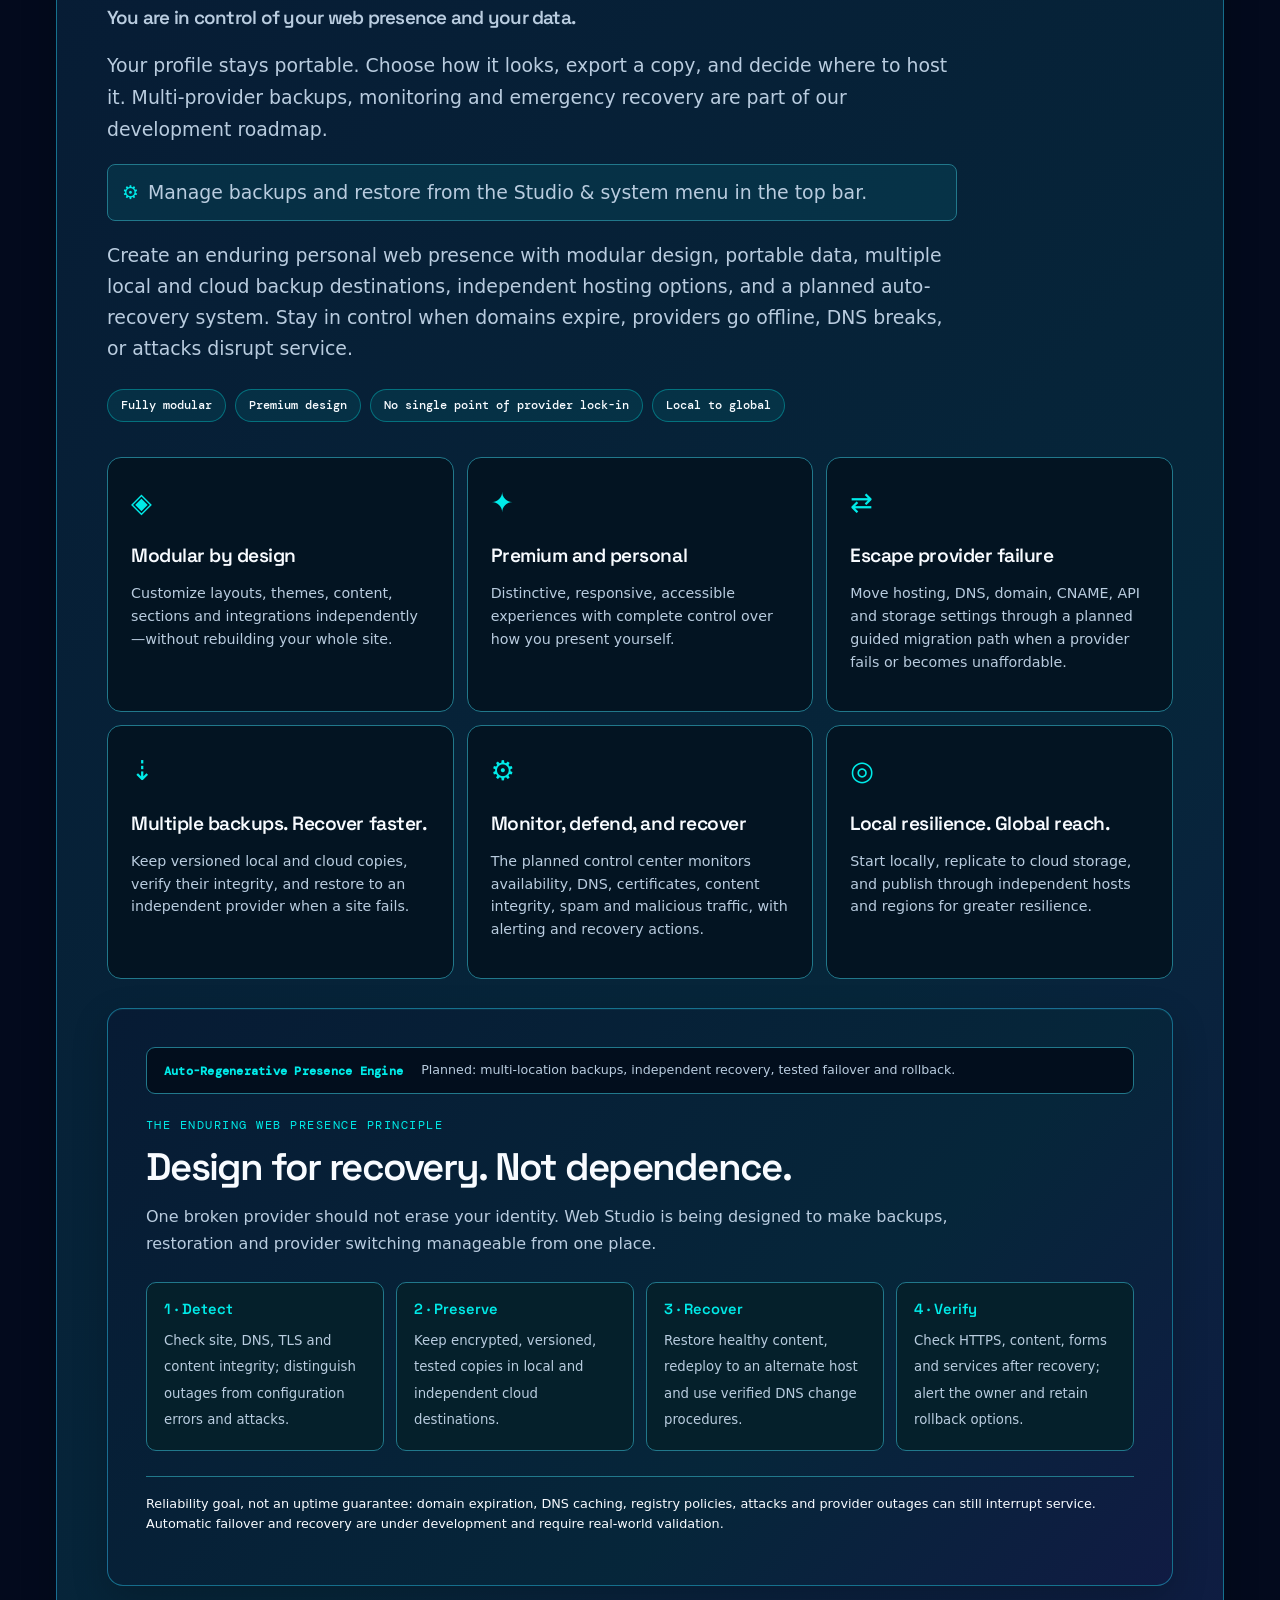
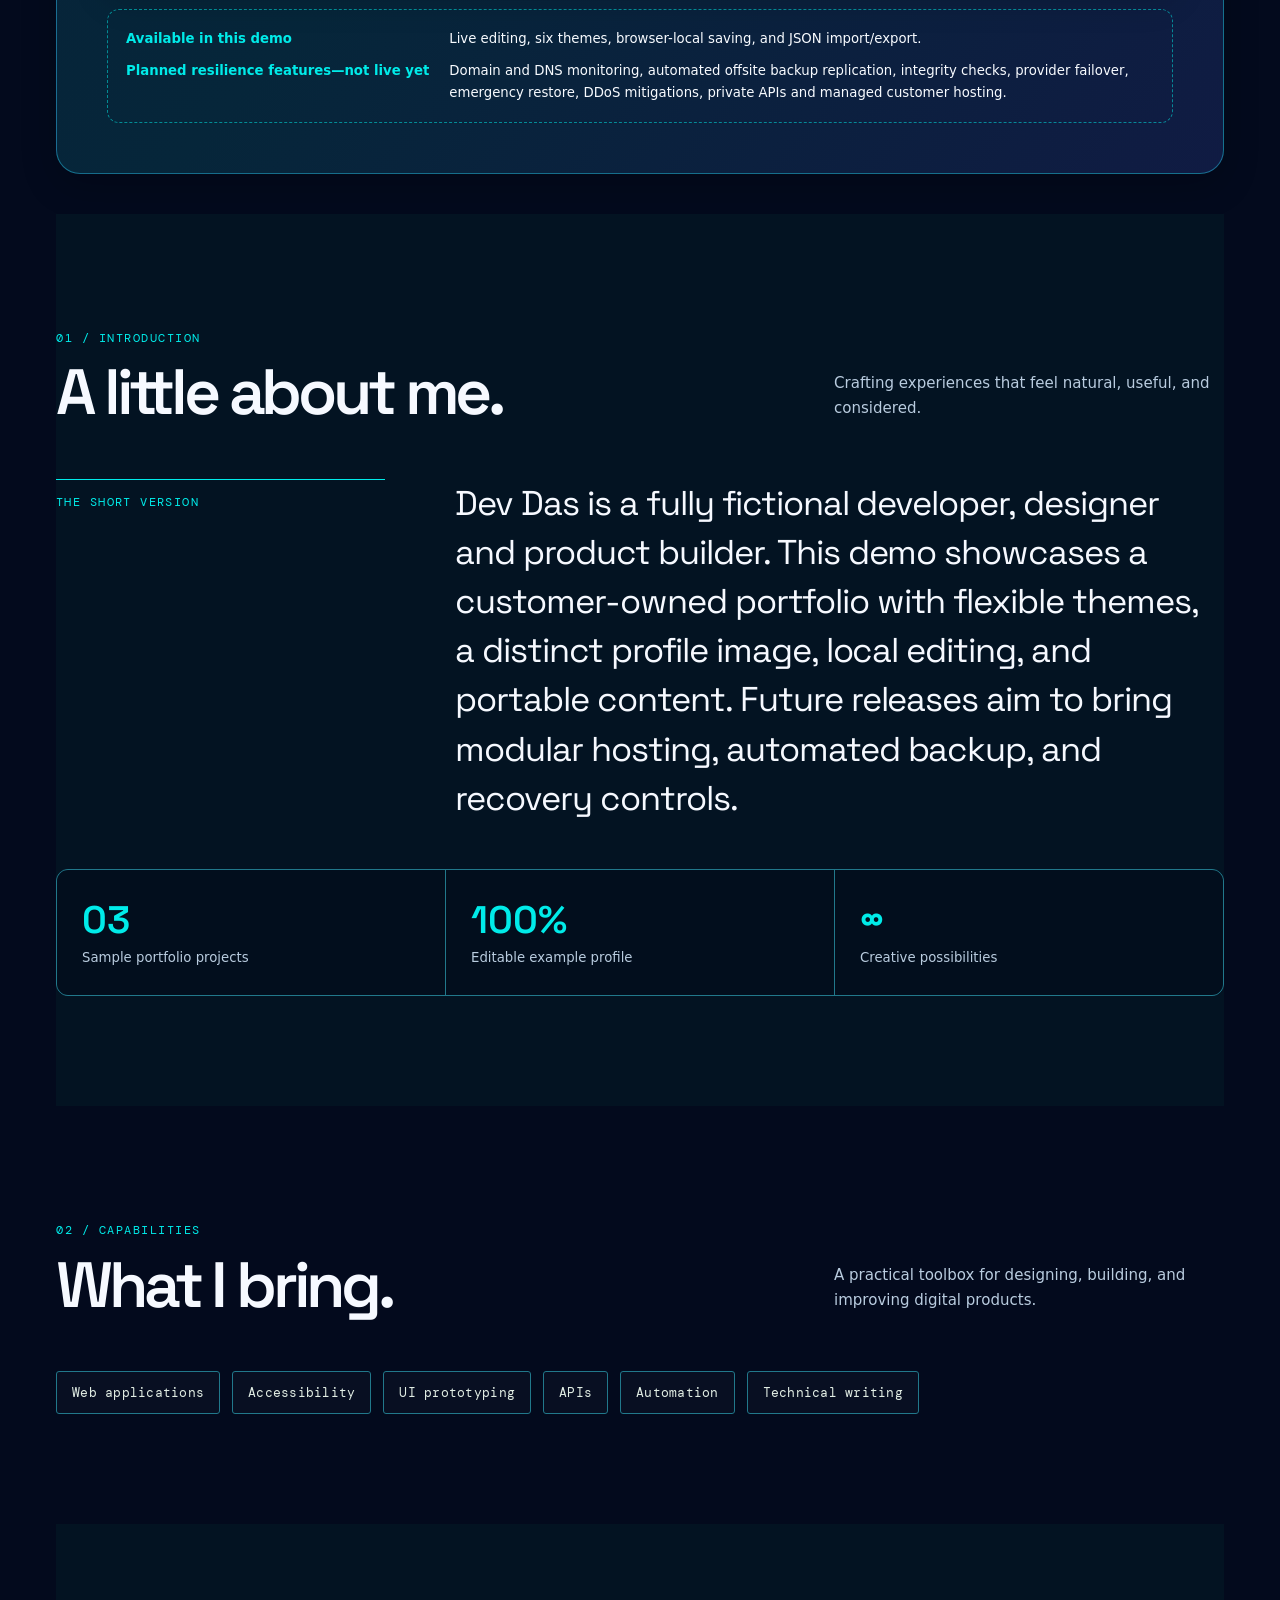
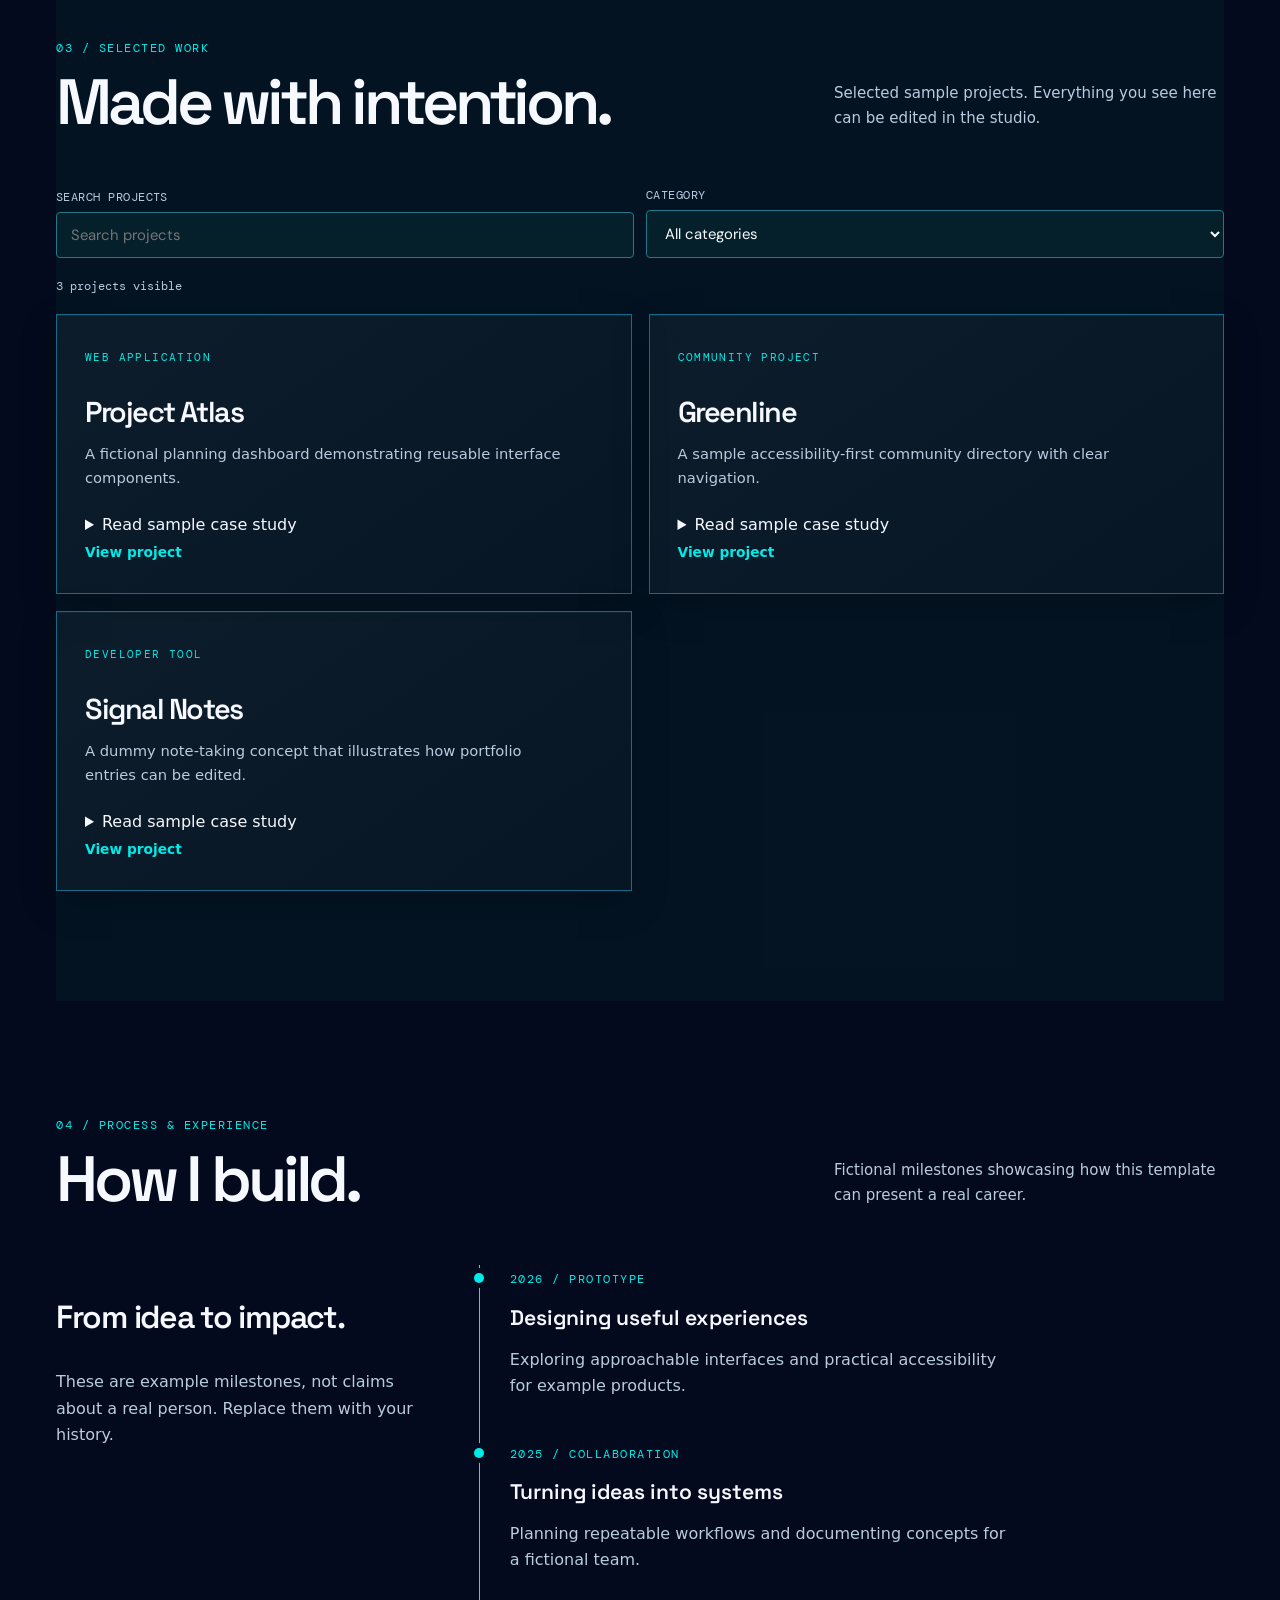
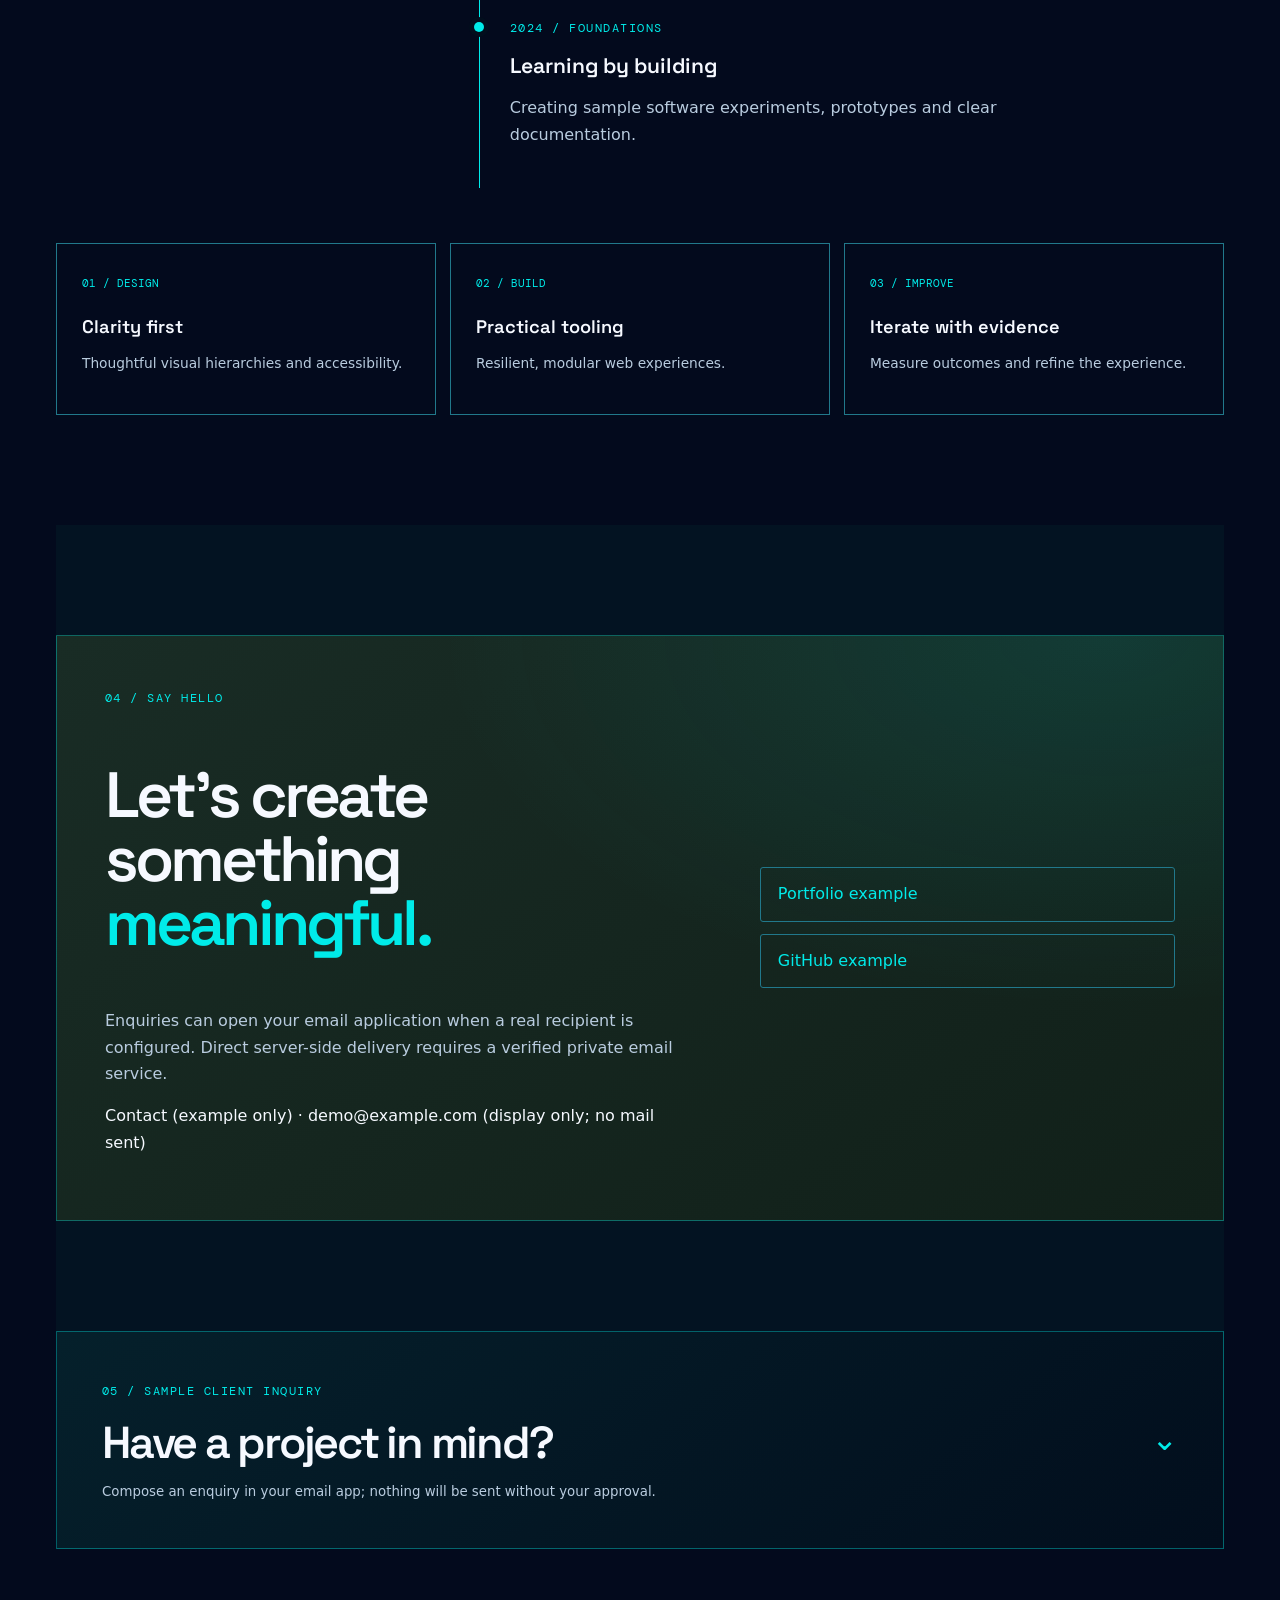
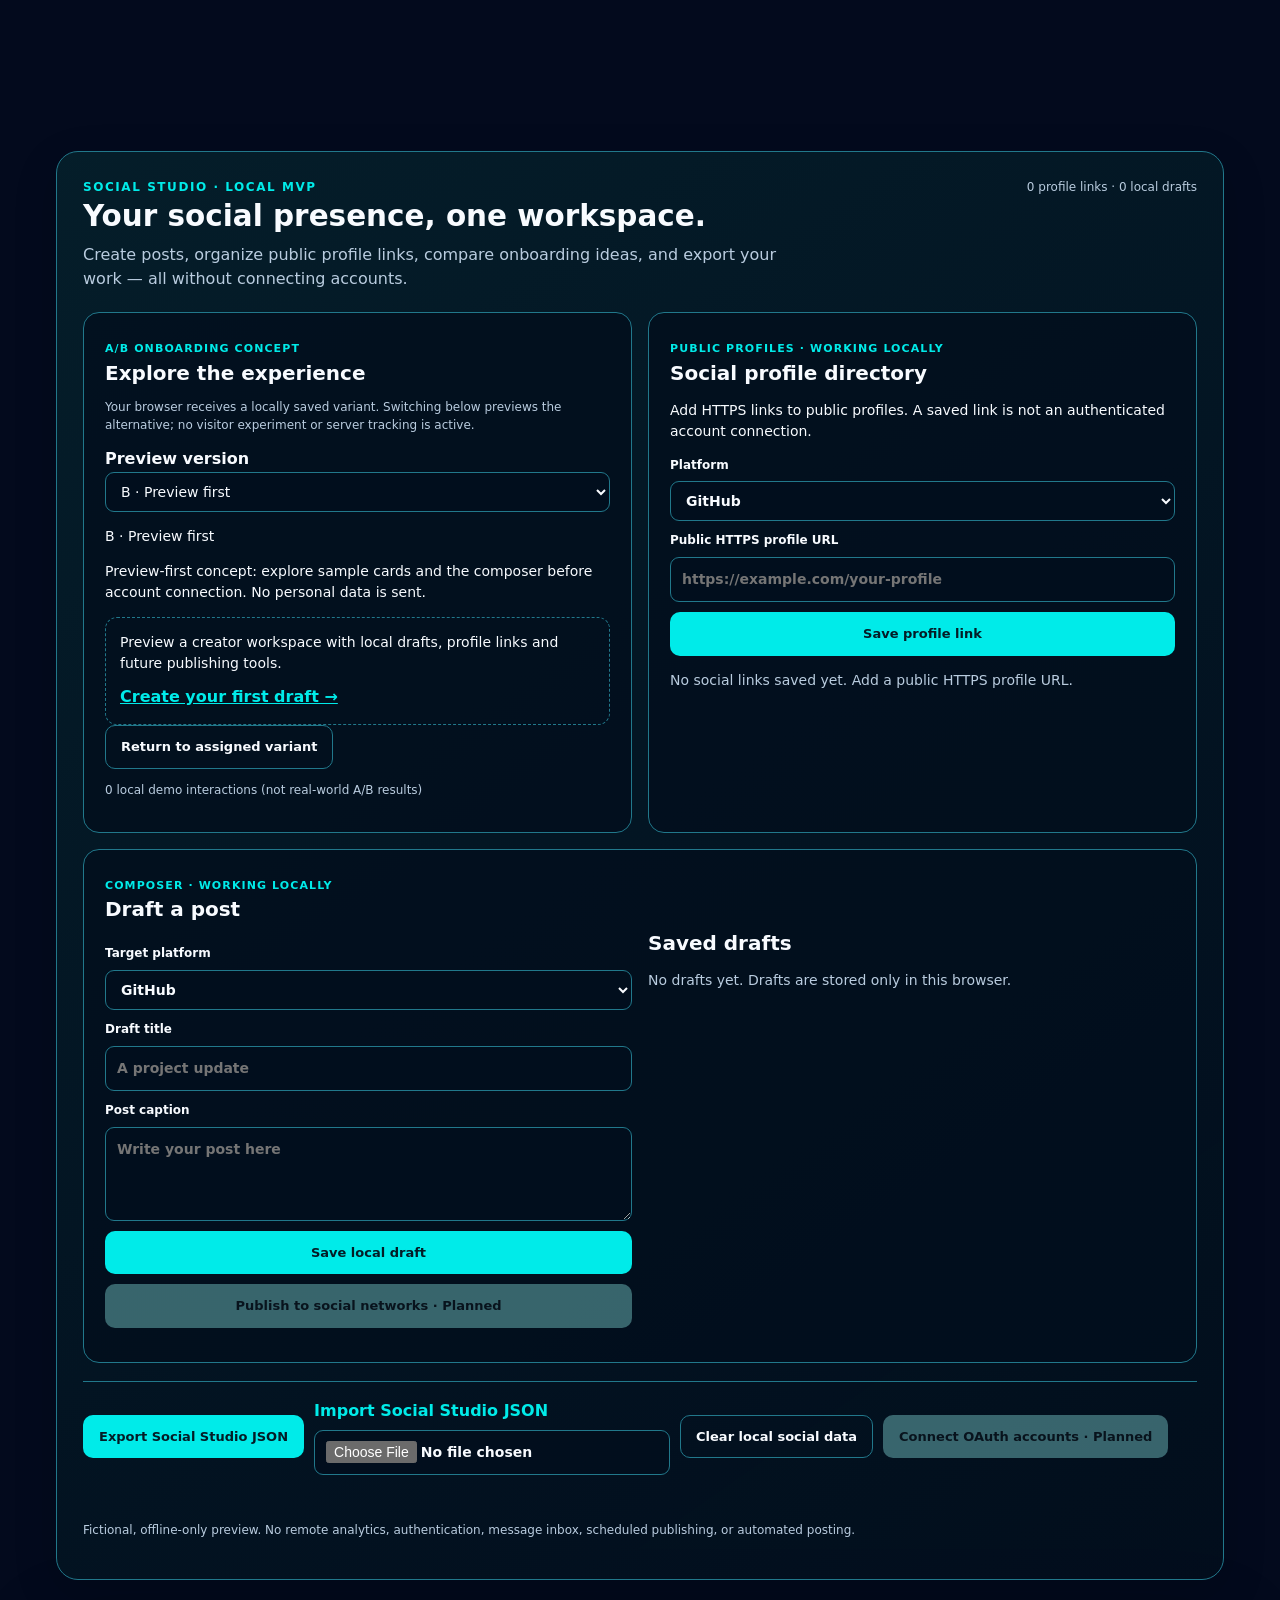
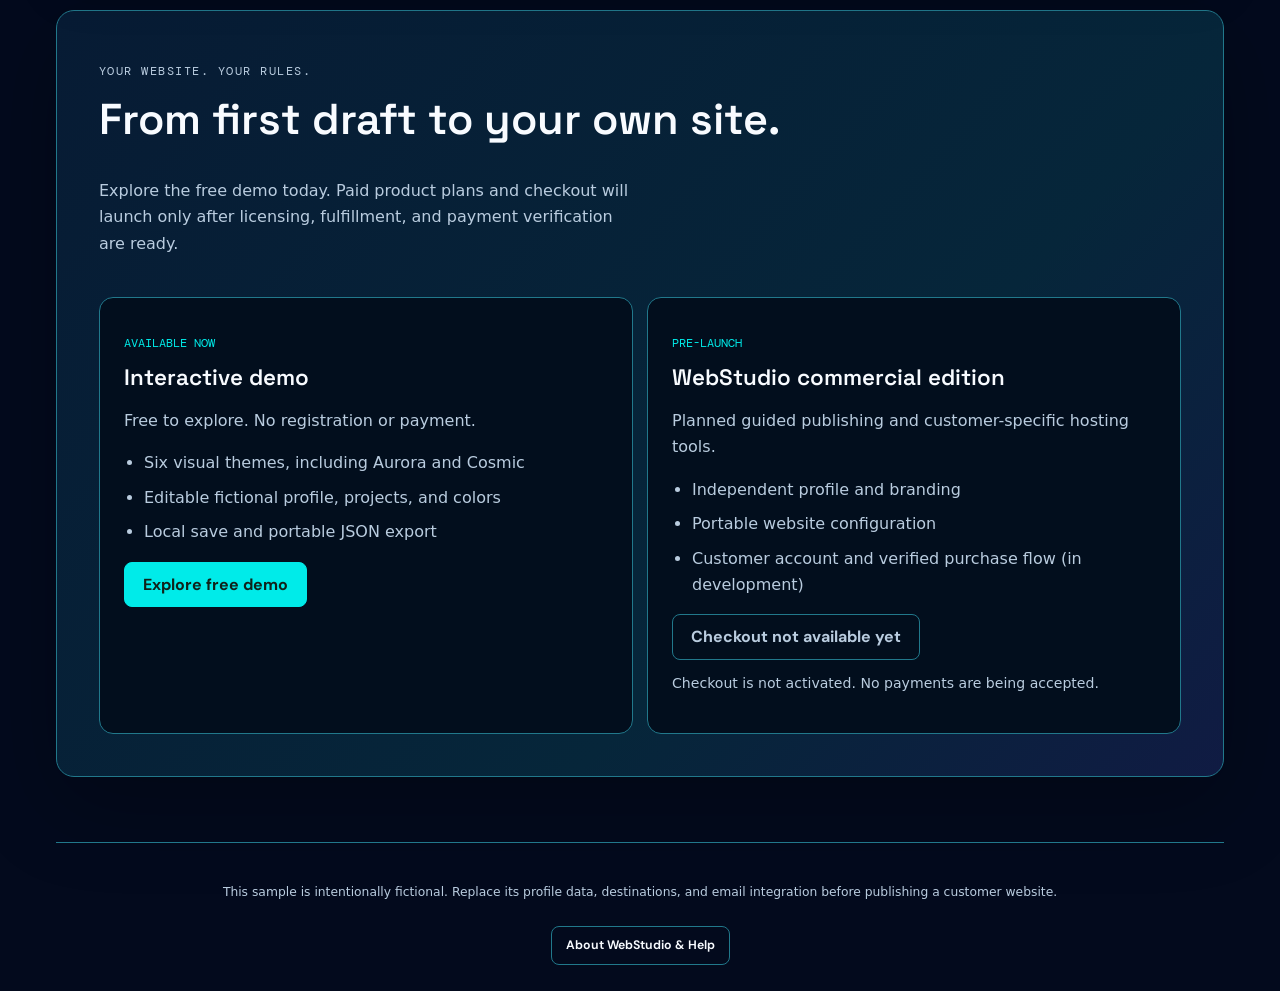
==== commit 7d54012a: "ui(webstudio): add optional AES-256 owner-package encryption and clear source-code limitations" ====
--- a/examples/customer-demo/index.html
+++ b/examples/customer-demo/index.html
@@ -220,6 +220,17 @@
         </div>
         <p class="ws-free-hint">Changing your saved profile or Free theme invalidates this approval. Review the refreshed preview again before generation.</p>
       </div>
+      <div class="ws-free-archive" aria-labelledby="ws-free-encryption-title">
+        <p class="ws-free-label" id="ws-free-encryption-title">OWNER FILE PROTECTION · OPTIONAL</p>
+        <label class="checkline">
+          <input type="checkbox" id="ws-free-encrypt-archive" checked>
+          Encrypt the entire generated site ZIP with an owner password (AES-256-GCM).
+        </label>
+        <label class="ws-free-archive-password" for="ws-free-archive-password">Owner passphrase, 12–256 characters
+          <input type="password" id="ws-free-archive-password" minlength="12" maxlength="256" autocomplete="new-password" placeholder="Use a strong, unique password" aria-describedby="ws-free-archive-description">
+        </label>
+        <p class="ws-free-hint" id="ws-free-archive-description">An encrypted owner package protects files while stored or transferred. It includes an offline decryption utility; decrypt before manual hosting. Anyone with access to the decrypted site, including site visitors, can still inspect its HTML, JavaScript, CSS and images. This is not copy prevention or a DRM system. Your password is not sent, saved or added to the download.</p>
+      </div>
       <div id="ws-free-turnstile" aria-label="Feedback anti-spam challenge" hidden></div>
       <div class="ws-free-row">
         <button type="button" class="ws-free-btn secondary" id="ws-free-feedback">3 · Submit detailed feedback</button>
@@ -404,6 +415,7 @@
   <script src="studio-creative-lab.js" defer></script>
   <script src="studio-launch-audit.js" defer></script>
   <script src="webstudio-starter.js" defer></script>
+  <script src="webstudio-package-crypto.js" defer></script>
   <script src="webstudio-freemium.js" defer></script>
 </body>
 </html>
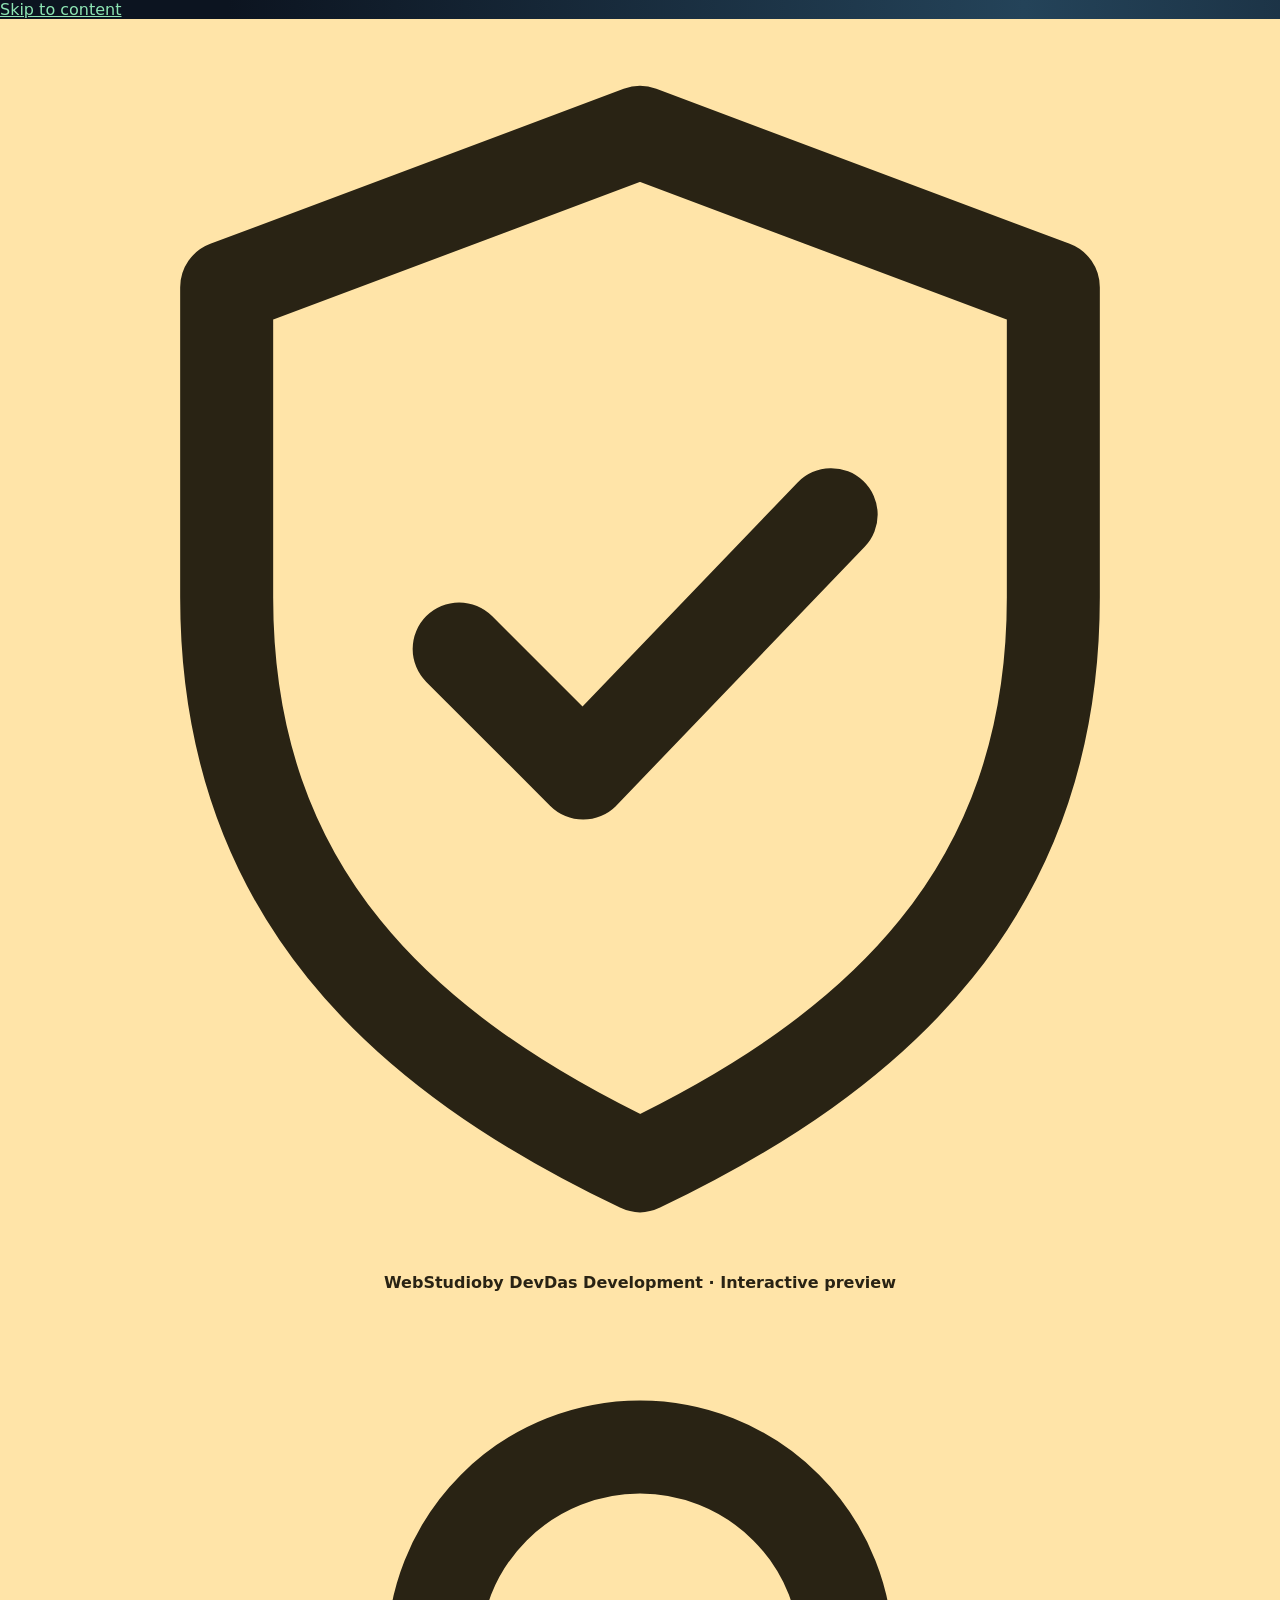
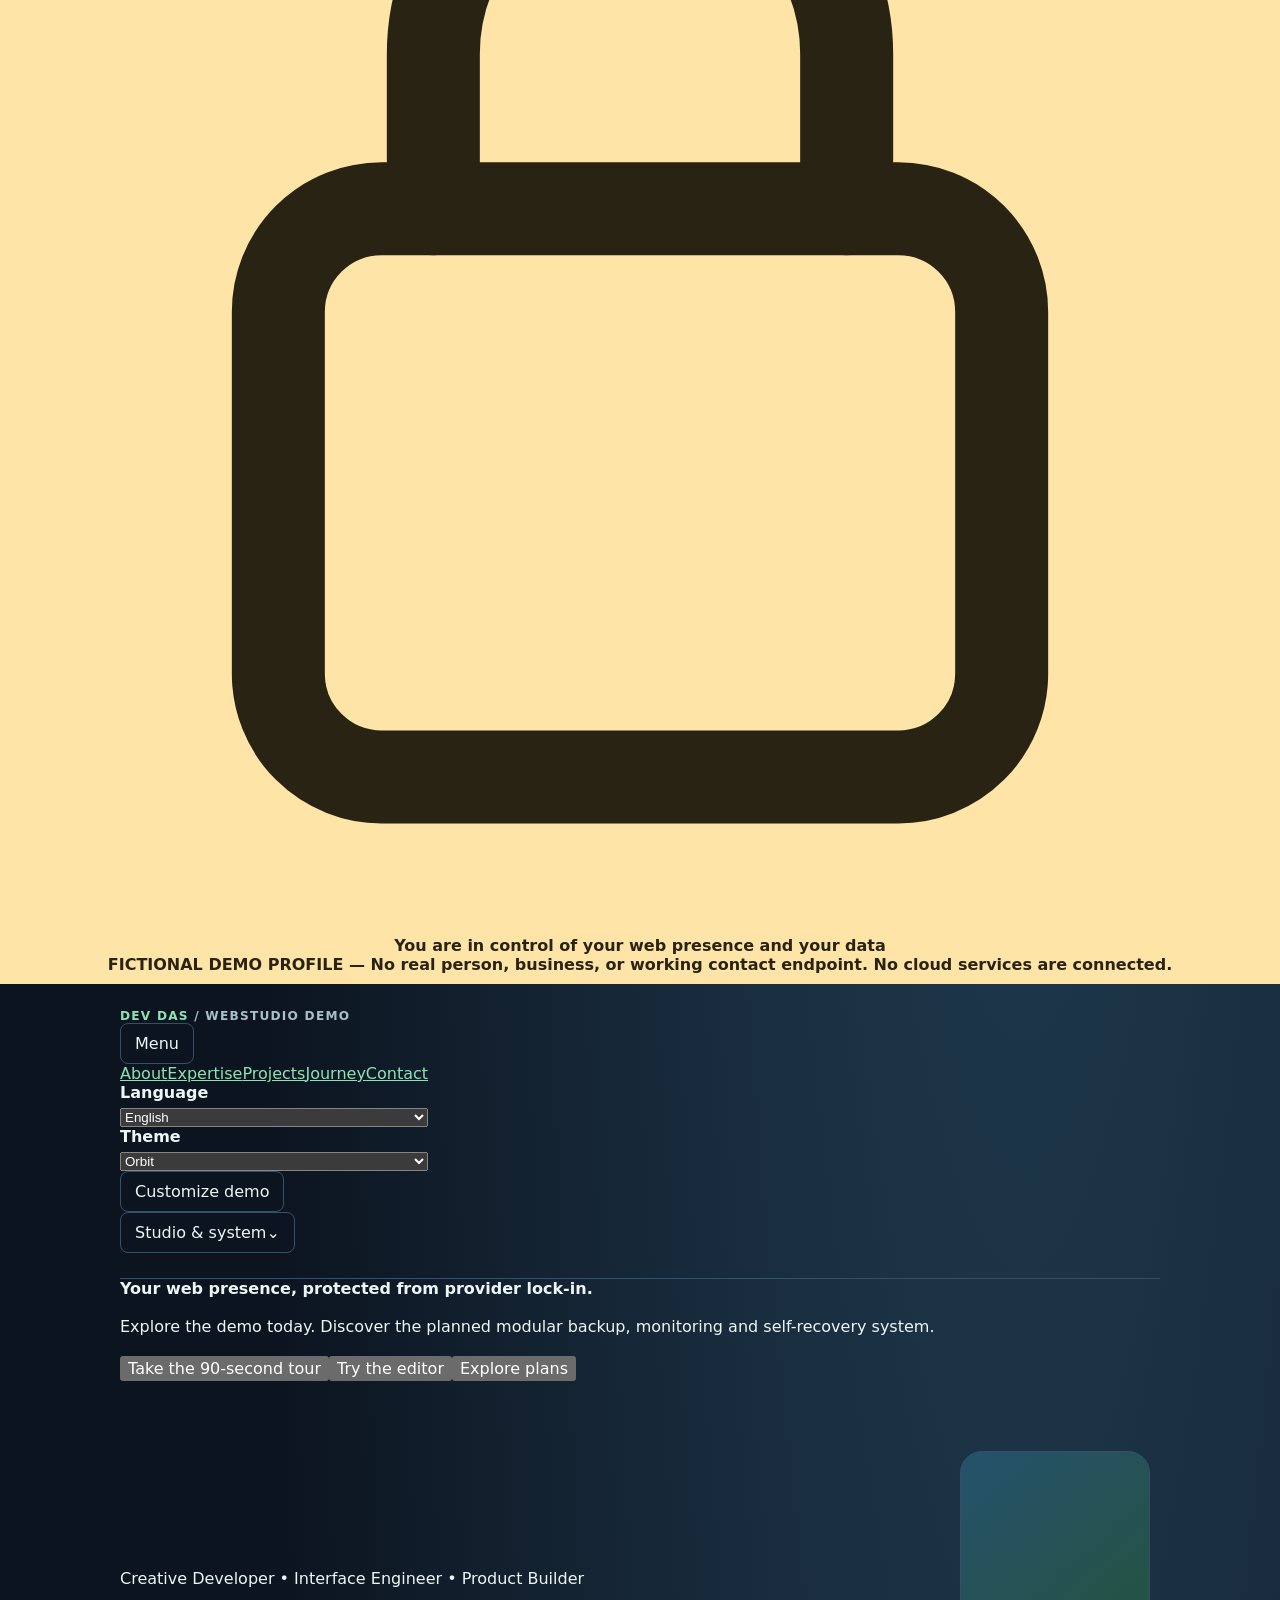
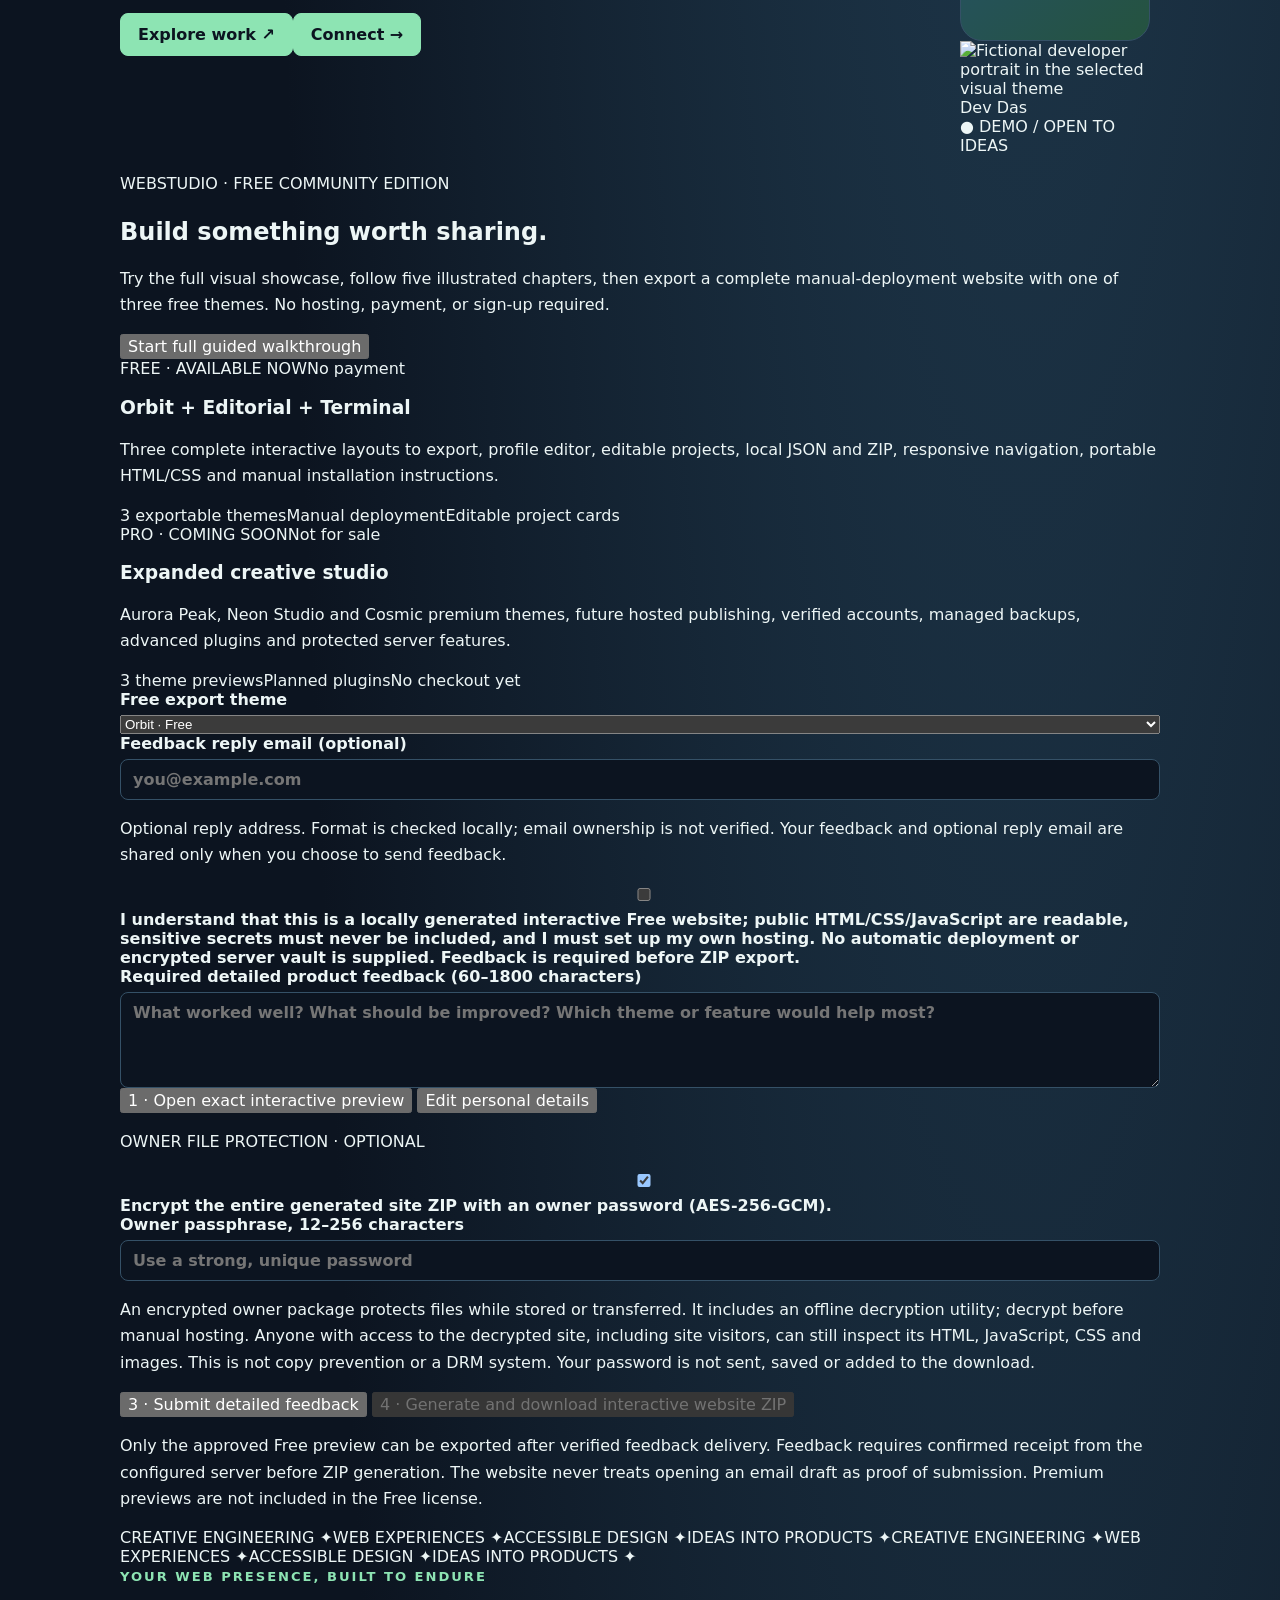
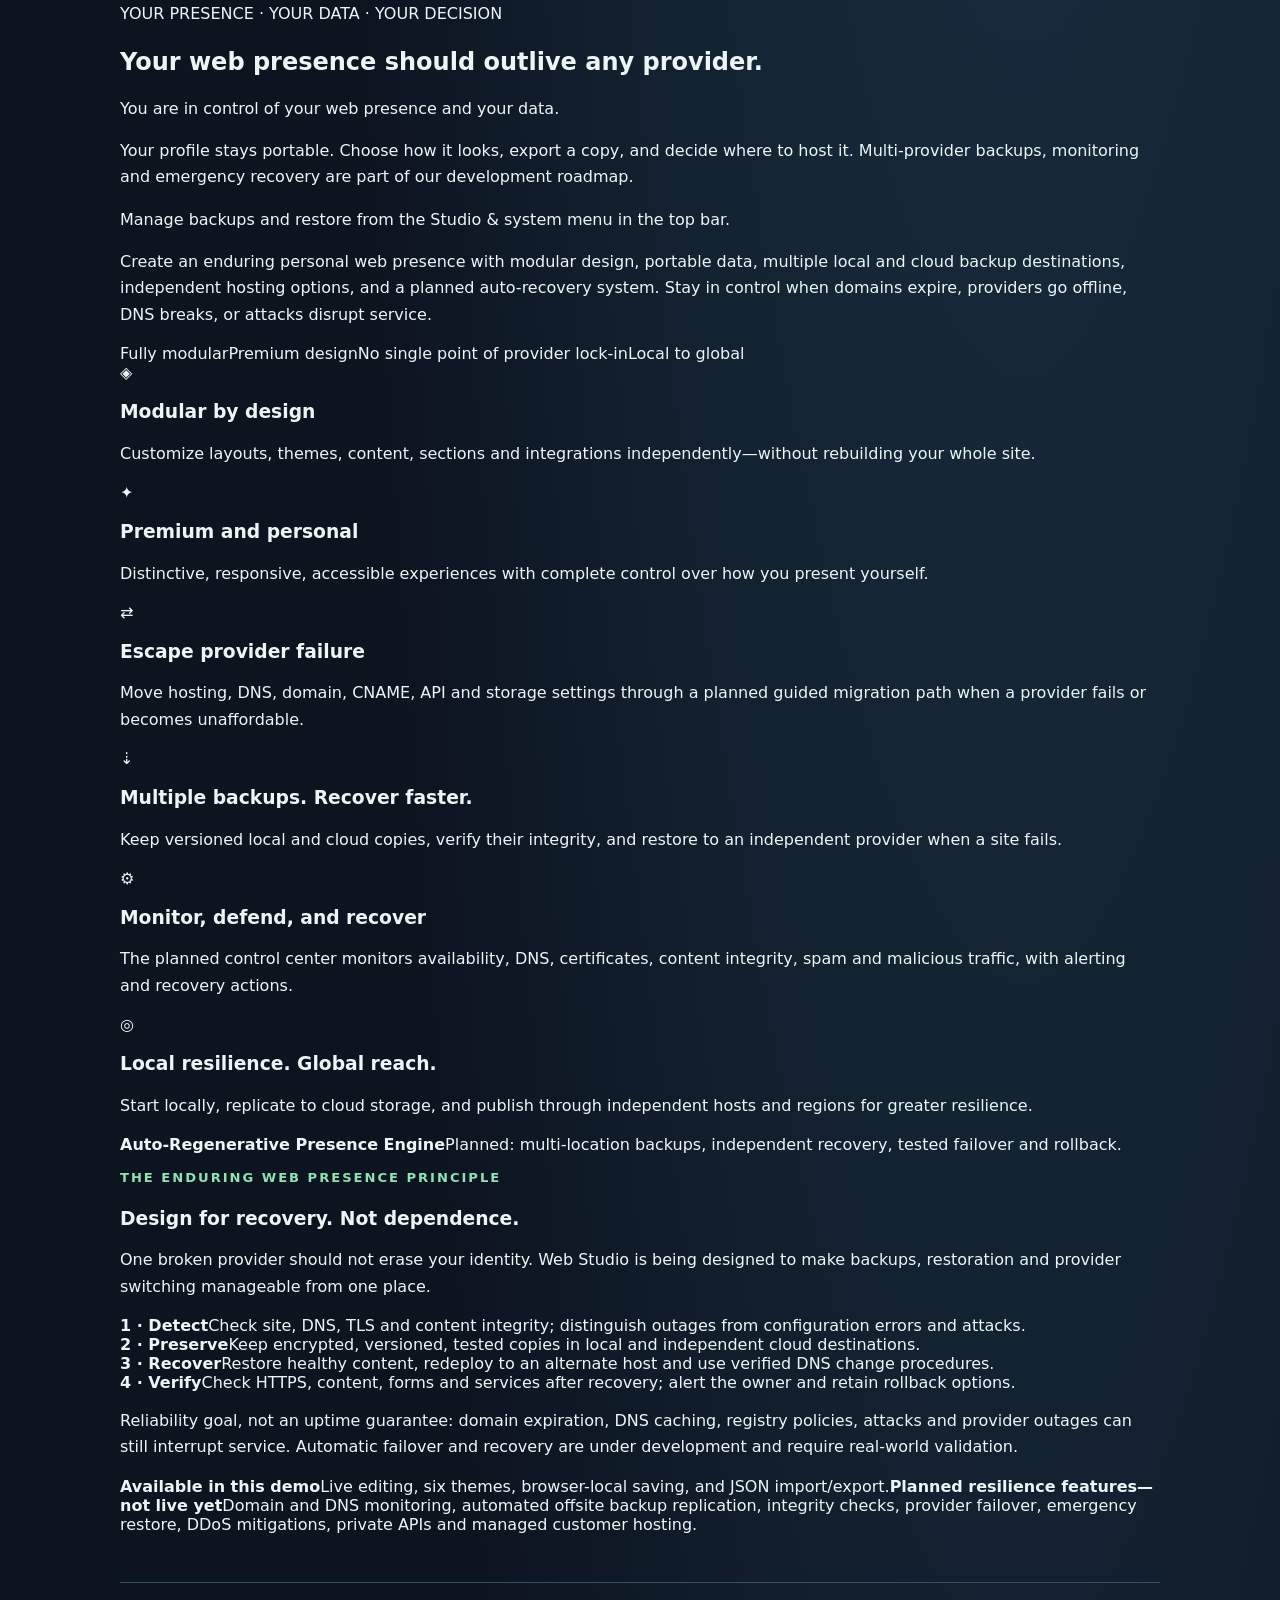
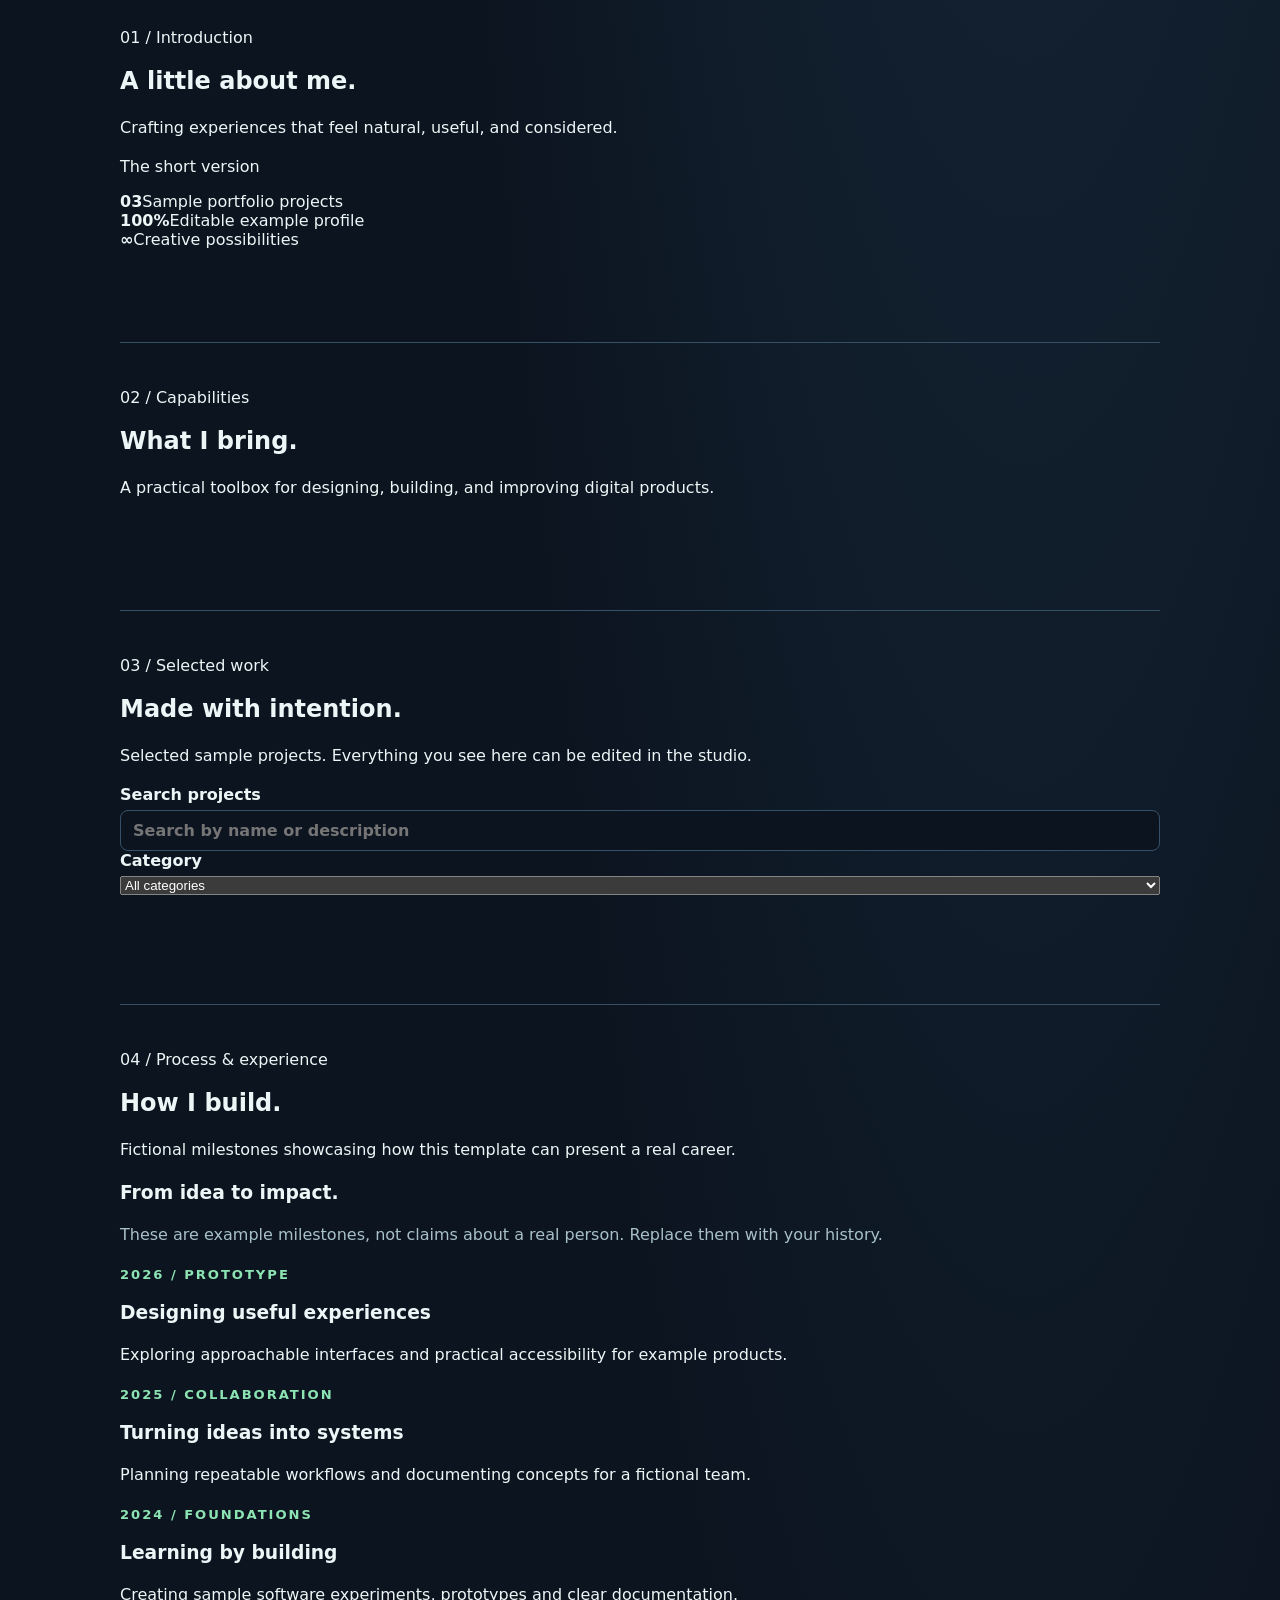
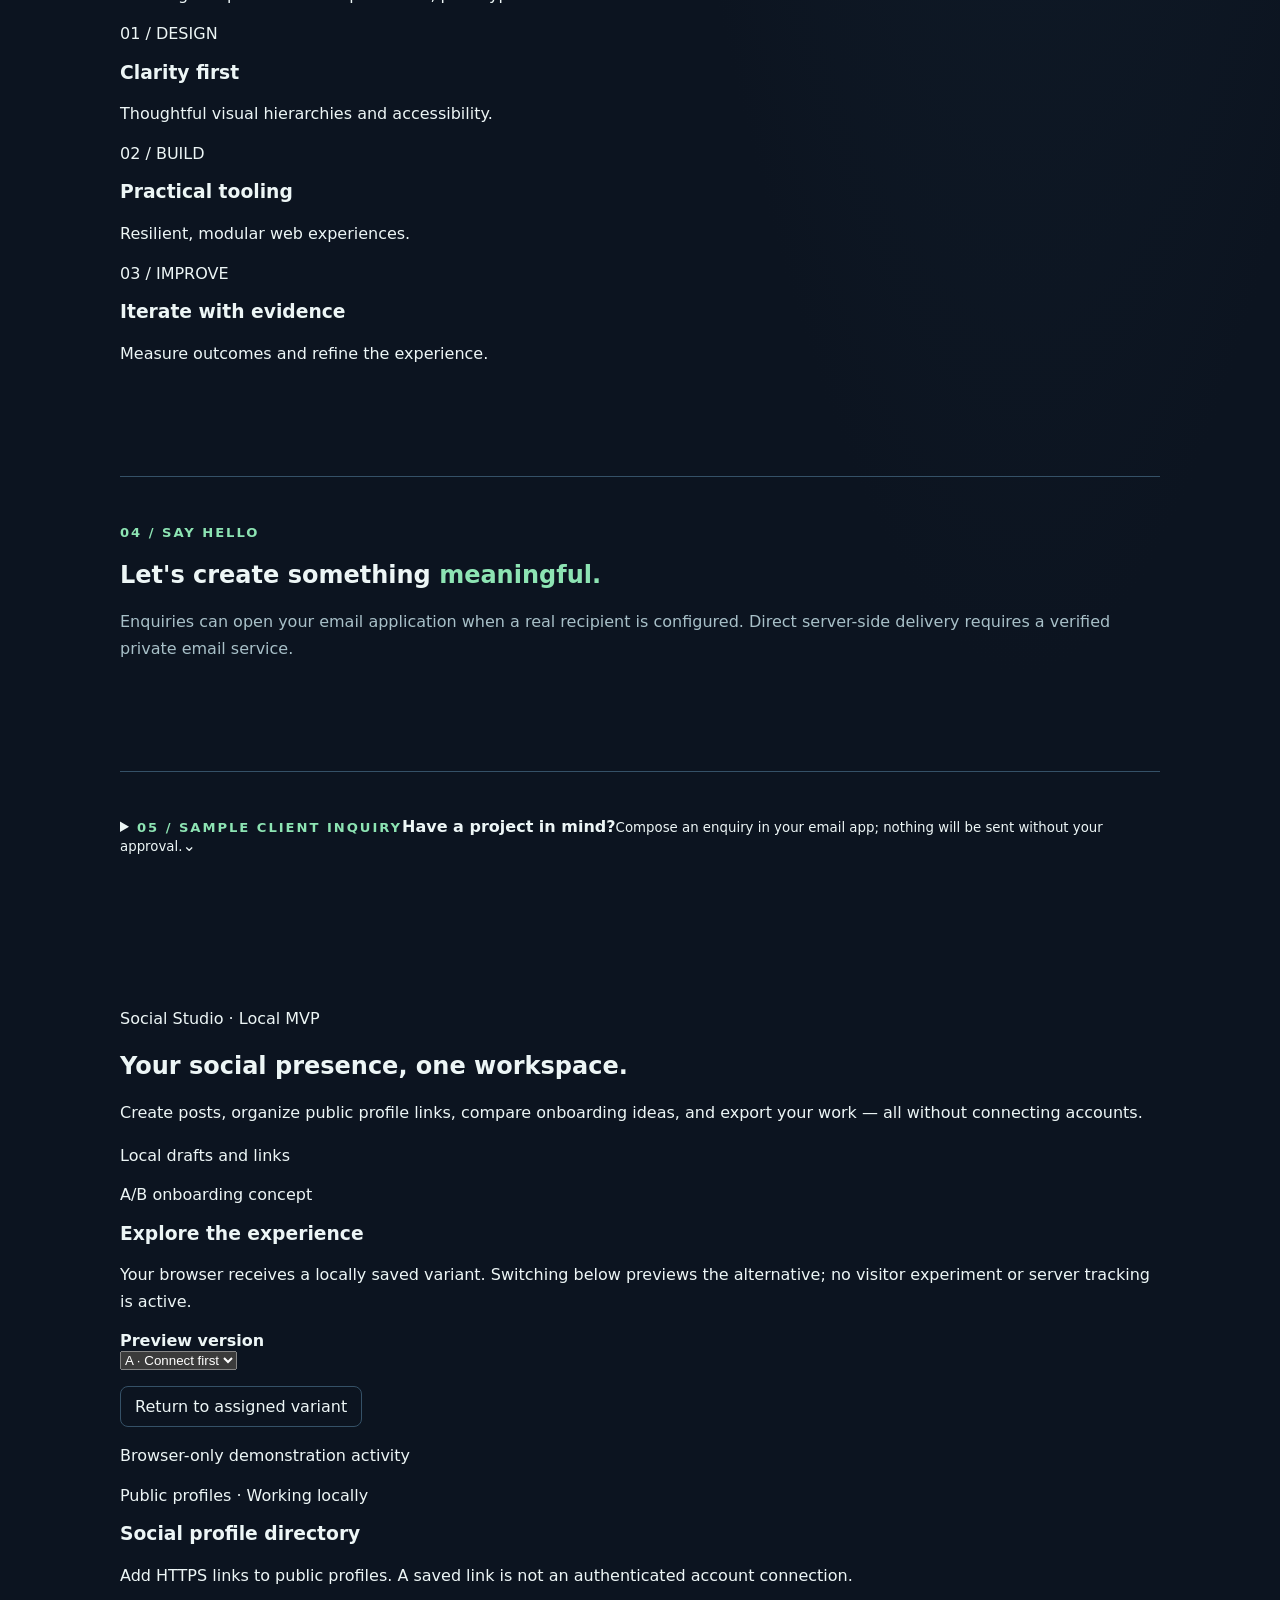
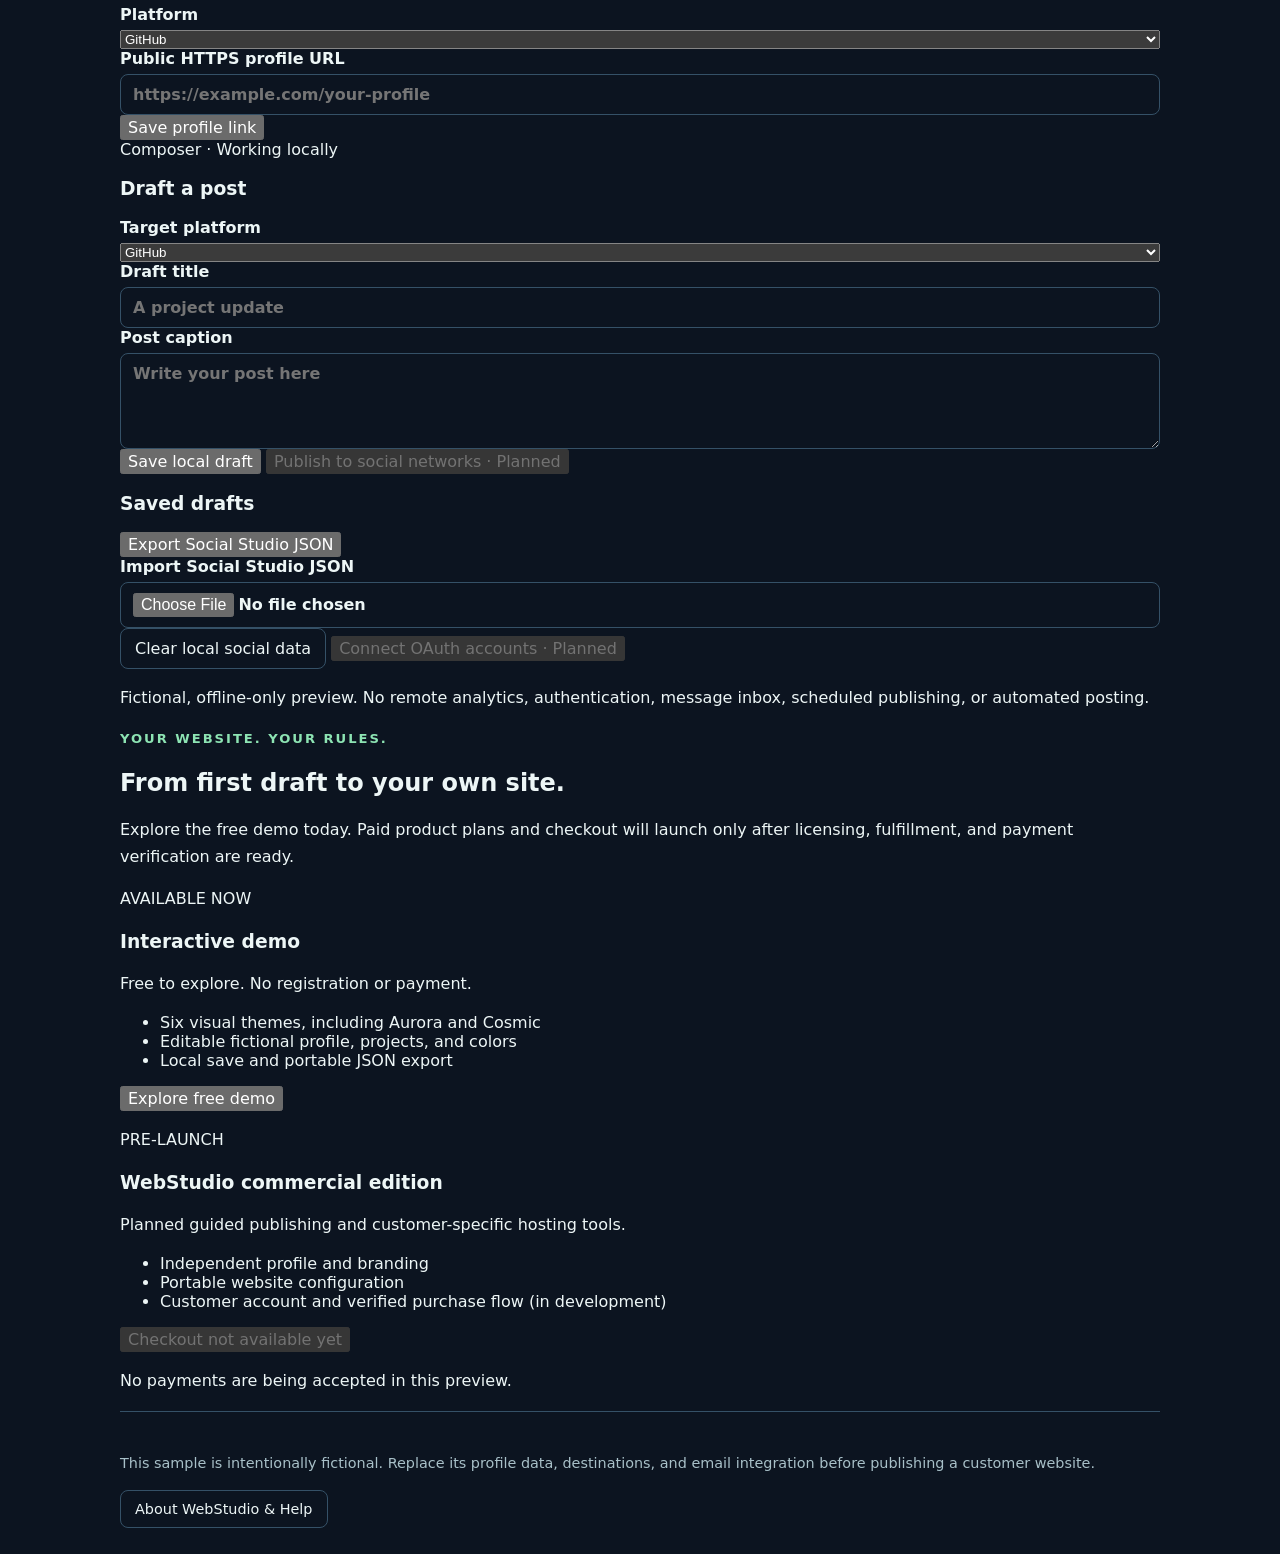
==== commit 2301d787: "fix(demo): disclose embedded raster portrait resolution limitation" ====
--- a/examples/customer-demo/index.html
+++ b/examples/customer-demo/index.html
@@ -123,7 +123,7 @@
           <label class="wide">Skills (comma separated)<input name="skills" maxlength="350"></label>
           <label>Background color<input name="background" type="color"></label>
           <label>Background atmosphere<select name="backgroundStyle"><option value="original">Original-inspired aurora</option><option value="studio">Soft studio gradient</option><option value="solid">Minimal solid color</option></select></label>
-          <p class="hint vector-portrait-note">Demo portraits are intentionally vector-only. Customers can choose their own image in the full product.</p>
+          <p class="hint vector-portrait-note">This fictional demo portrait contains a small embedded raster image and may look pixelated when enlarged. A higher-resolution, appropriately licensed original has not yet been supplied.</p>
           <label>SEO title<input name="seoTitle" maxlength="100"></label>
           <label class="wide">SEO description<input name="seoDescription" maxlength="240"></label>
           <label>Contact label<input name="contactLabel" maxlength="90"></label>
